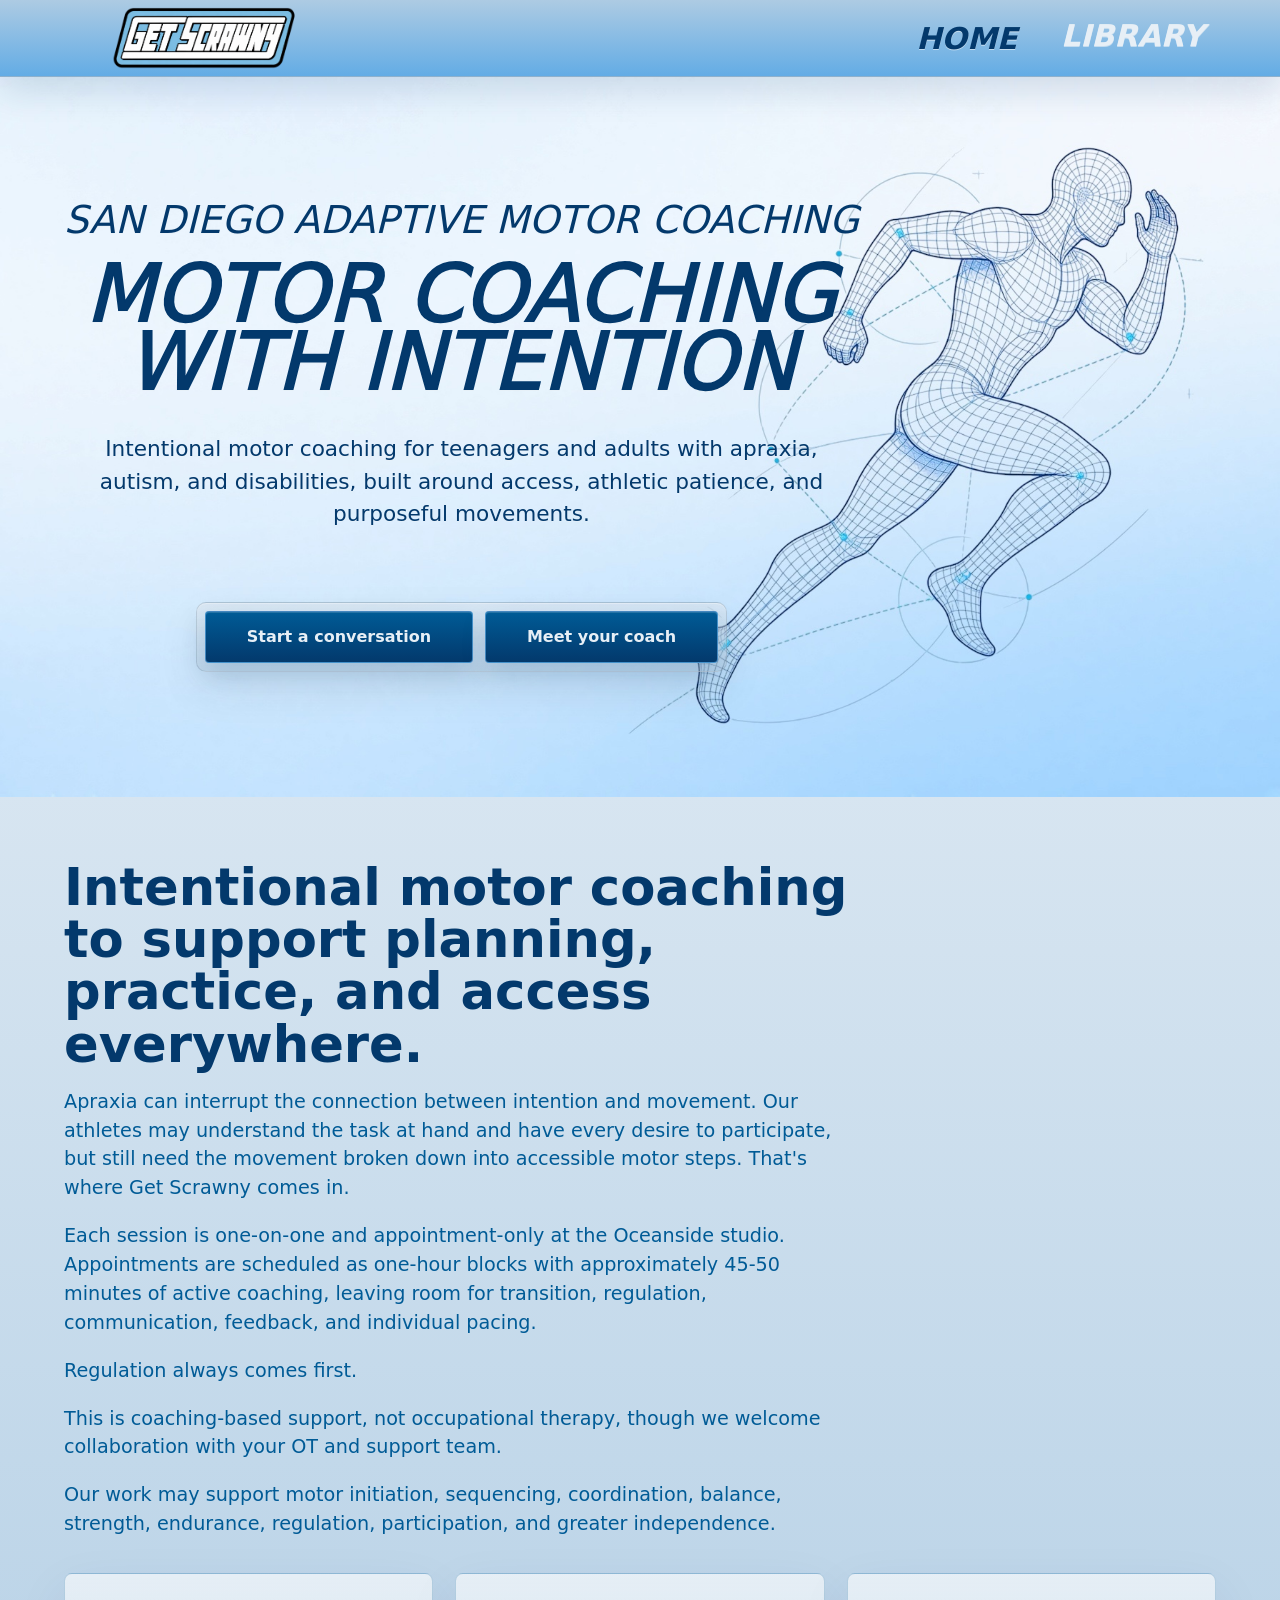
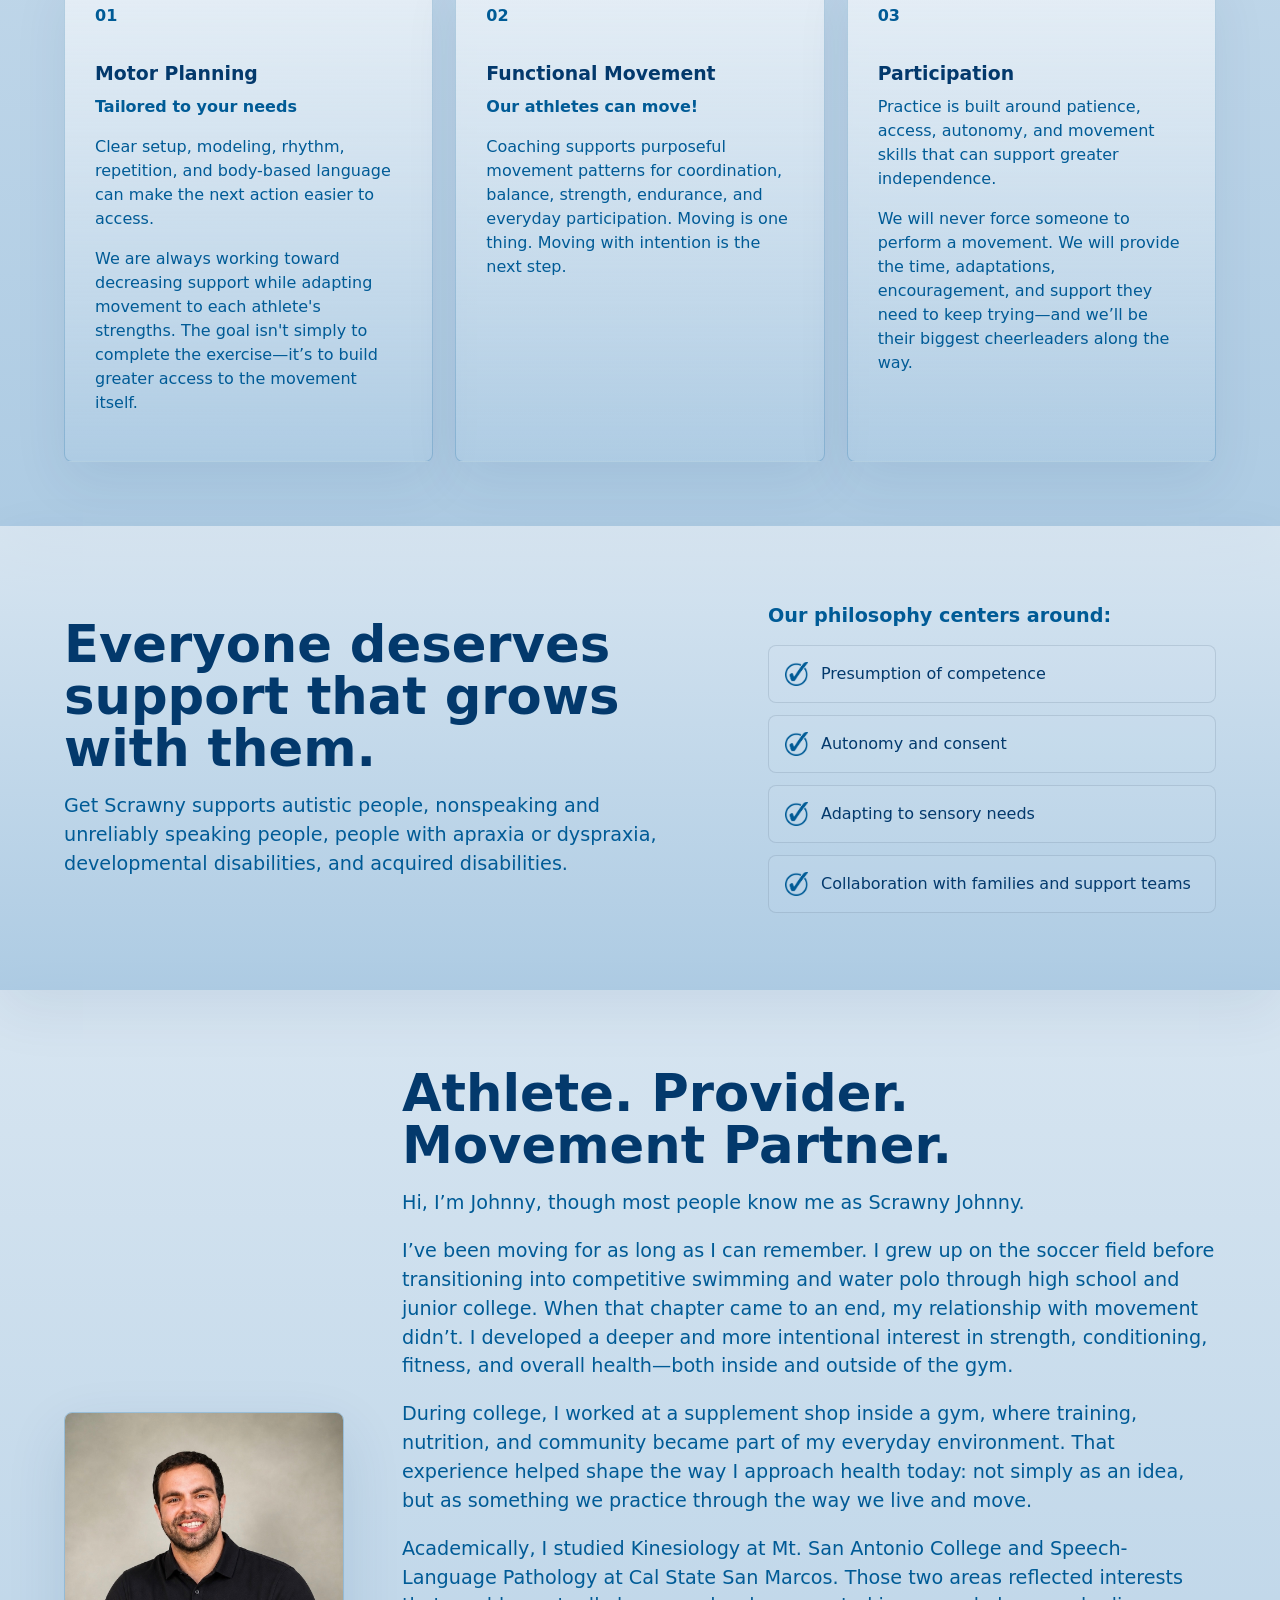
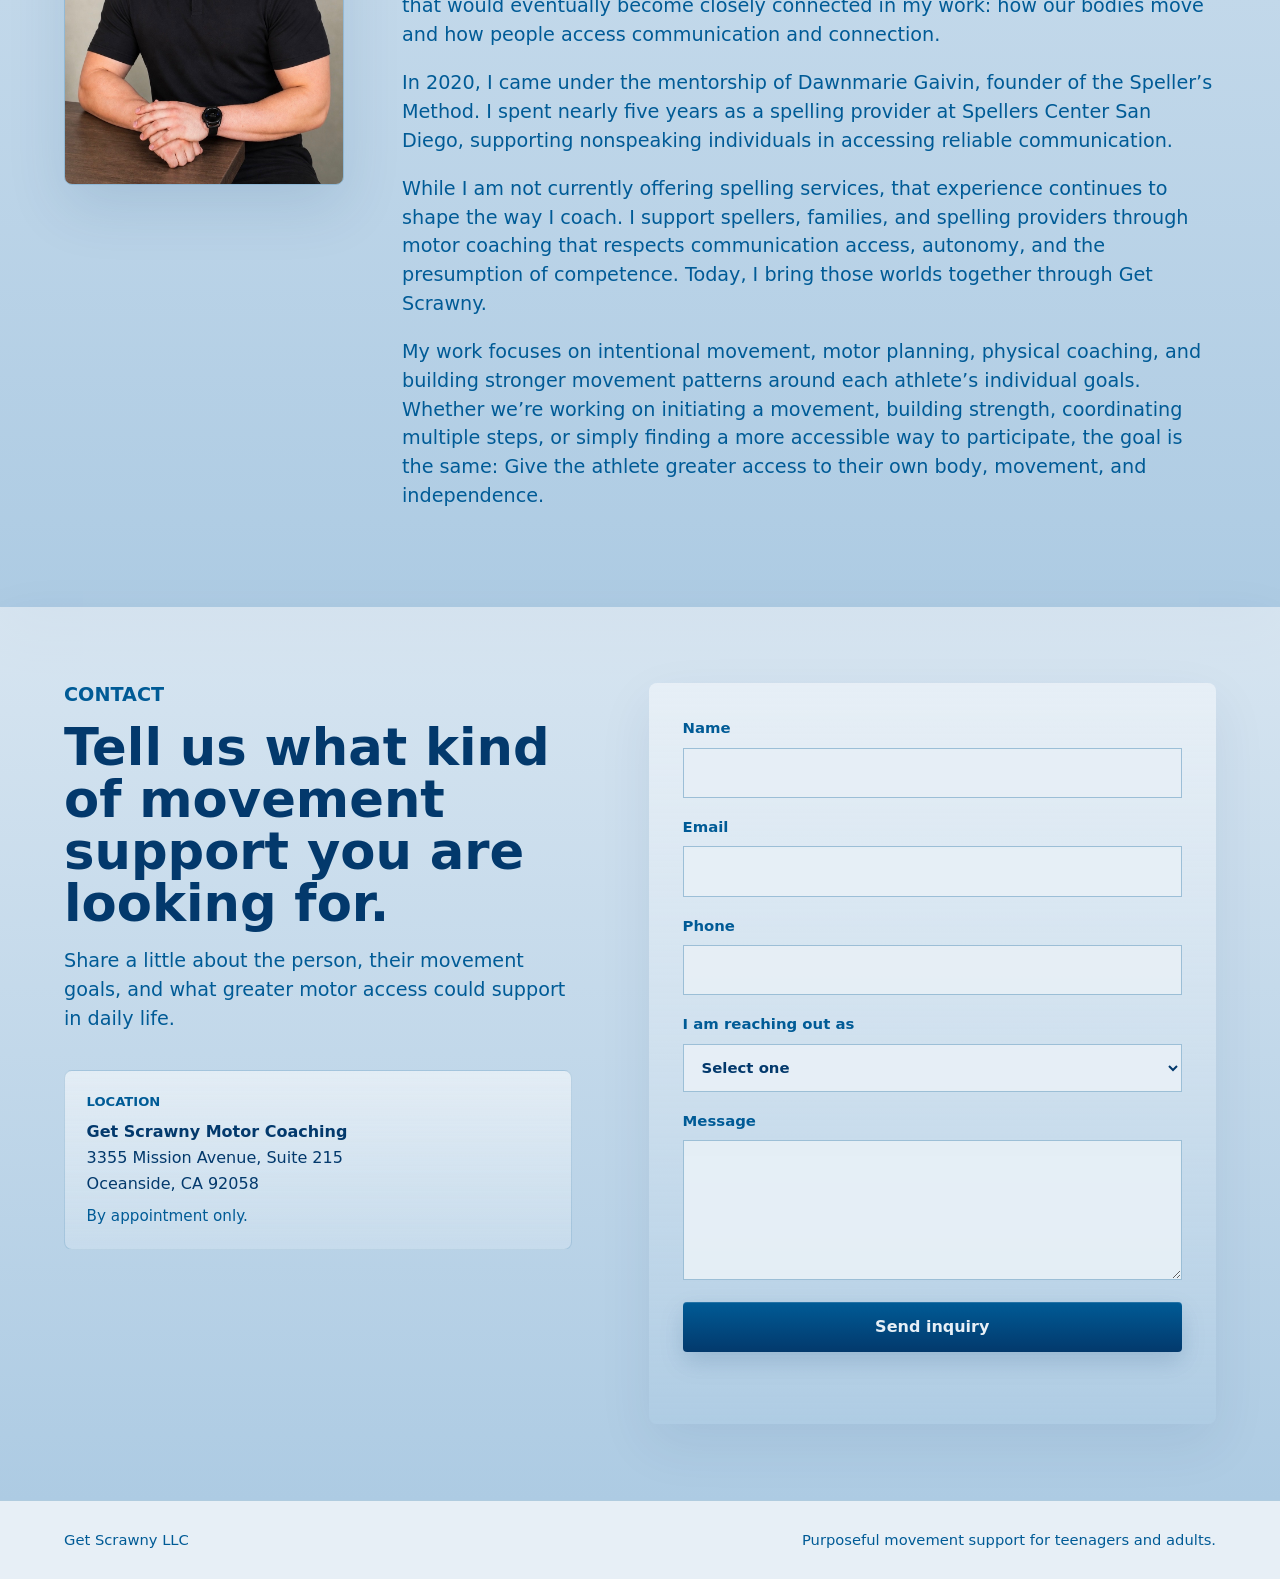
==== index.html @ 8b6be448 "lastjuan" ====
<!doctype html>
<html lang="en">
  <head>
    <meta charset="utf-8">
    <meta name="viewport" content="width=device-width, initial-scale=1">
    <title>Get Scrawny | Motor Coaching and Planning</title>
    <meta
      name="description"
      content="Get Scrawny provides intentional and purposeful motor movement coaching for teenagers and adults with apraxia, autism, and disabilities."
    >
    <link rel="preload" href="styles.css?v=home-address-box-1" as="style">
    <link rel="stylesheet" href="styles.css?v=home-address-box-1">
  </head>
  <body>
    <header class="site-header" data-header>
      <a class="brand" href="index.html#top" aria-label="Get Scrawny home">
        <img class="brand-logo" src="assets/NEW_GS_LogoBlueCrop.PNG" alt="Get Scrawny">
      </a>

      <nav class="primary-nav" aria-label="Main navigation">
        <a class="home-link" href="index.html#top" aria-current="page">Home</a>
        <a class="home-link" href="lessons.html">Library</a>
      </nav>

    </header>

    <main id="top" class="home-page">
      <section class="hero" aria-labelledby="hero-title">
        <img class="home-hero-image" src="assets/HeroHumanBackground.JPG" alt="" aria-hidden="true">
        <div class="hero-copy">
          <p class="eyebrow">San Diego adaptive motor coaching</p>
          <h1 id="hero-title">
            <span>Motor Coaching</span>
            <span>With intention</span>
          </h1>
          <p class="hero-text">
            Intentional motor coaching for teenagers and adults with apraxia, autism, and disabilities, built around access, athletic patience, and purposeful movements.
          </p>
          <div class="hero-actions" aria-label="Primary actions">
            <a class="button primary" href="#contact">Start a conversation</a>
            <a class="button secondary" href="#coach">Meet your coach</a>
          </div>
        </div>

      </section>

      <section class="section education-panel" id="what-we-do" aria-labelledby="what-title">
        <div class="section-heading">
          <h2 id="what-title">Intentional motor coaching to support planning, practice, and access everywhere.</h2>
          <p>
            Apraxia can interrupt the connection between intention and movement. Our athletes may understand the task at hand and have every desire to participate, but still need the movement broken down into accessible motor steps. That's where Get Scrawny comes in.
          </p>
          <p>
            Each session is one-on-one and appointment-only at the Oceanside studio. Appointments are scheduled as one-hour blocks with approximately 45-50 minutes of active coaching, leaving room for transition, regulation, communication, feedback, and individual pacing.
          </p>
          <p>
            Regulation always comes first.
          </p>
          <p>
            This is coaching-based support, not occupational therapy, though we welcome collaboration with your OT and support team.
          </p>
          <p>
            Our work may support motor initiation, sequencing, coordination, balance, strength, endurance, regulation, participation, and greater independence.
          </p>
        </div>
        <div class="education-grid" aria-label="Adaptive motor coaching outcomes">
          <article>
            <span>01</span>
            <h3>Motor Planning</h3>
            <p><strong>Tailored to your needs</strong></p>
            <p>Clear setup, modeling, rhythm, repetition, and body-based language can make the next action easier to access.</p>
            <p>We are always working toward decreasing support while adapting movement to each athlete's strengths. The goal isn't simply to complete the exercise—it’s to build greater access to the movement itself.</p>
          </article>
          <article>
            <span>02</span>
            <h3>Functional Movement</h3>
            <p><strong>Our athletes can move!</strong></p>
            <p>Coaching supports purposeful movement patterns for coordination, balance, strength, endurance, and everyday participation. Moving is one thing. Moving with intention is the next step.</p>
          </article>
          <article>
            <span>03</span>
            <h3>Participation</h3>
            <p>Practice is built around patience, access, autonomy, and movement skills that can support greater independence.</p>
            <p>We will never force someone to perform a movement. We will provide the time, adaptations, encouragement, and support they need to keep trying—and we’ll be their biggest cheerleaders along the way.</p>
          </article>
        </div>
      </section>

      <section class="feature-band" id="who" aria-labelledby="who-title">
        <div class="feature-copy">
          <h2 id="who-title">Everyone deserves support that grows with them.</h2>
          <p>
            Get Scrawny supports autistic people, nonspeaking and unreliably speaking people, people with apraxia or dyspraxia, developmental disabilities, and acquired disabilities.
          </p>
        </div>
        <div class="philosophy-list">
          <p>Our philosophy centers around:</p>
          <ul class="check-list" aria-label="Support qualities">
            <li>Presumption of competence</li>
            <li>Autonomy and consent</li>
            <li>Adapting to sensory needs</li>
            <li>Collaboration with families and support teams</li>
          </ul>
        </div>
      </section>

      <section class="coach-section" id="coach" aria-labelledby="coach-title">
        <figure class="coach-photo">
          <img src="assets/coach-photo.jpeg" alt="Get Scrawny coach smiling in a black polo shirt">
        </figure>
        <div class="coach-copy">
          <h2 id="coach-title">Athlete. Provider. Movement Partner.</h2>
          <p>
            Hi, I’m Johnny, though most people know me as Scrawny Johnny.
          </p>
          <p>
            I’ve been moving for as long as I can remember. I grew up on the soccer field before transitioning into competitive swimming and water polo through high school and junior college. When that chapter came to an end, my relationship with movement didn’t. I developed a deeper and more intentional interest in strength, conditioning, fitness, and overall health—both inside and outside of the gym.
          </p>
          <p>
            During college, I worked at a supplement shop inside a gym, where training, nutrition, and community became part of my everyday environment. That experience helped shape the way I approach health today: not simply as an idea, but as something we practice through the way we live and move.
          </p>
          <p>
            Academically, I studied Kinesiology at Mt. San Antonio College and Speech-Language Pathology at Cal State San Marcos. Those two areas reflected interests that would eventually become closely connected in my work: how our bodies move and how people access communication and connection.
          </p>
          <p>
            In 2020, I came under the mentorship of Dawnmarie Gaivin, founder of the Speller’s Method. I spent nearly five years as a spelling provider at Spellers Center San Diego, supporting nonspeaking individuals in accessing reliable communication.
          </p>
          <p>
            While I am not currently offering spelling services, that experience continues to shape the way I coach. I support spellers, families, and spelling providers through motor coaching that respects communication access, autonomy, and the presumption of competence. Today, I bring those worlds together through Get Scrawny.
          </p>
          <p>
            My work focuses on intentional movement, motor planning, physical coaching, and building stronger movement patterns around each athlete’s individual goals. Whether we’re working on initiating a movement, building strength, coordinating multiple steps, or simply finding a more accessible way to participate, the goal is the same: Give the athlete greater access to their own body, movement, and independence.
          </p>
        </div>
      </section>

      <section class="contact-section" id="contact" aria-labelledby="contact-title">
        <div class="contact-copy">
          <p class="eyebrow">Contact</p>
          <h2 id="contact-title">Tell us what kind of movement support you are looking for.</h2>
          <p>
            Share a little about the person, their movement goals, and what greater motor access could support in daily life.
          </p>
          <address class="contact-location" aria-label="Get Scrawny location">
            <span class="contact-location-label">Location</span>
            <a class="contact-location-address" href="https://www.google.com/maps/search/?api=1&amp;query=3355+Mission+Avenue+Suite+215+Oceanside+CA+92058" target="_blank" rel="noopener" aria-label="Open Get Scrawny location in maps">
              <strong>Get Scrawny Motor Coaching</strong>
              <span>3355 Mission Avenue, Suite 215</span>
              <span>Oceanside, CA 92058</span>
            </a>
            <span class="contact-location-note">By appointment only.</span>
          </address>
        </div>
        <form class="contact-form" action="mailto:getscrawny@gmail.com" method="post" data-contact-form>
          <label>
            Name
            <input name="name" type="text" autocomplete="name" required>
          </label>
          <label>
            Email
            <input name="email" type="email" autocomplete="email" required>
          </label>
          <label>
            Phone
            <input name="phone" type="tel" autocomplete="tel">
          </label>
          <label>
            I am reaching out as
            <select name="relationship" required>
              <option value="">Select one</option>
              <option>Self-advocate</option>
              <option>Parent or family member</option>
              <option>Professional or support team member</option>
            </select>
          </label>
          <label>
            Message
            <textarea name="message" rows="5" required></textarea>
          </label>
          <button class="button primary form-button" type="submit">Send inquiry</button>
          <p class="form-note" data-form-note aria-live="polite"></p>
        </form>
      </section>
    </main>

    <footer class="site-footer">
      <p>Get Scrawny LLC</p>
      <p>Purposeful movement support for teenagers and adults.</p>
    </footer>

    <script src="script.js?v=arcade-dark-only-1"></script>
  </body>
</html>
---- styles.css ----
@font-face {
  font-family: "Tall Films Expanded";
  src: url("assets/fonts/tall-films-expanded.ttf") format("truetype");
  font-weight: 400;
  font-style: normal;
  font-display: swap;
}

@font-face {
  font-family: "Tall Film";
  src: url("assets/fonts/tall-film.ttf") format("truetype");
  font-weight: 400;
  font-style: normal;
  font-display: swap;
}

@font-face {
  font-family: "Polarized";
  src: url("assets/fonts/polarized-bold.otf") format("opentype");
  font-weight: 700;
  font-style: normal;
  font-display: swap;
}

@font-face {
  font-family: "Astron Boy";
  src: url("assets/fonts/astron-boy/Astron Boy.otf") format("opentype");
  font-weight: 400;
  font-style: normal;
  font-display: swap;
}

@font-face {
  font-family: "Gunplay";
  src: url("assets/fonts/gunplay/gunplay rg.otf") format("opentype");
  font-weight: 400;
  font-style: normal;
  font-display: swap;
}

@font-face {
  font-family: "Pattaya";
  src: url("assets/fonts/pattaya/Pattaya-Regular.ttf") format("truetype");
  font-weight: 400;
  font-style: normal;
  font-display: swap;
}

@font-face {
  font-family: "Jacquard";
  src: url("assets/fonts/jacquard/Jacquard24-Regular.ttf") format("truetype");
  font-weight: 400;
  font-style: normal;
  font-display: swap;
}

@font-face {
  font-family: "Serati";
  src: url("assets/fonts/serati/serati.italic.ttf") format("truetype");
  font-weight: 400;
  font-style: italic;
  font-display: swap;
}

@font-face {
  font-family: "Manbow";
  src: url("assets/fonts/manbow/manbow-solid.otf") format("opentype");
  font-weight: 400;
  font-style: normal;
  font-display: swap;
}

@font-face {
  font-family: "Manbow Screen";
  src: url("assets/fonts/manbow/manbow-screen.otf") format("opentype");
  font-weight: 400;
  font-style: normal;
  font-display: swap;
}

@font-face {
  font-family: "Manbow Unlocked";
  src: url("assets/fonts/manbow/manbow-unlocked-screen.otf") format("opentype");
  font-weight: 400;
  font-style: normal;
  font-display: block;
}

@font-face {
  font-family: "Manbow Lines";
  src: url("assets/fonts/manbow/manbow-lines.otf") format("opentype");
  font-weight: 400;
  font-style: normal;
  font-display: block;
}

@font-face {
  font-family: "FrederickaGreat";
  src: url("./assets/fonts/fredericka/fredericka-the-great.regular.ttf?v=2") format("truetype");
  font-weight: 400;
  font-style: normal;
  font-display: block;
}

@font-face {
  font-family: "DidacticRule";
  src: url("./assets/fonts/didactic/didactic.rule.otf?v=1") format("opentype");
  font-weight: 400;
  font-style: normal;
  font-display: block;
}

:root {
  --color-darkest: #03396c;
  --color-dark: #005b96;
  --color-medium: #63ace5;
  --color-light: #adcbe3;
  --color-lightest: #e7eff6;
  --color-darkest-rgb: 3, 57, 108;
  --color-dark-rgb: 0, 91, 150;
  --color-medium-rgb: 99, 172, 229;
  --color-light-rgb: 173, 203, 227;
  --color-lightest-rgb: 231, 239, 246;
  --ink: var(--color-darkest);
  --muted: var(--color-dark);
  --paper: var(--color-lightest);
  --surface: var(--color-lightest);
  --line: var(--color-light);
  --accent: var(--color-medium);
  --accent-dark: var(--color-dark);
  --accent-soft: var(--color-light);
  --black: var(--color-darkest);
  --shadow: 0 22px 60px rgba(var(--color-darkest-rgb), 0.12);
  --header-bg: var(--color-lightest);
  --inverted-bg: var(--color-darkest);
  --inverted-ink: var(--color-lightest);
  --inverted-muted: var(--color-light);
  --form-bg: var(--color-lightest);
  --input-bg: var(--color-lightest);
  --feature-bg: var(--color-darkest);
  --feature-ink: var(--color-lightest);
  --feature-muted: var(--color-light);
  --feature-accent: var(--color-medium);
  --soft-card: rgba(var(--color-lightest-rgb), 0.08);
  --blue-wash: rgba(var(--color-medium-rgb), 0.22);
  --theme-face: var(--ink);
  --theme-face-detail: var(--surface);
  --eyebrow-size: 0.78rem;
  --eyebrow-weight: 760;
  --body-medium: clamp(1.05rem, 1.7vw, 1.2rem);
  --body-large: clamp(1.12rem, 2vw, 1.35rem);
  --library-bg: var(--color-darkest);
  --library-ink: var(--color-lightest);
  --library-muted: rgba(var(--color-lightest-rgb), 0.78);
  --library-card: rgba(var(--color-dark-rgb), 0.9);
  --library-border: rgba(var(--color-light-rgb), 0.26);
  --library-grid: rgba(var(--color-lightest-rgb), 0.035);
  --library-grid-strong: rgba(var(--color-lightest-rgb), 0.03);
}

[data-theme="dark"] {
  --ink: var(--color-lightest);
  --muted: var(--color-light);
  --paper: var(--color-darkest);
  --surface: var(--color-dark);
  --line: var(--color-medium);
  --accent: var(--color-medium);
  --accent-dark: var(--color-light);
  --accent-soft: rgba(var(--color-medium-rgb), 0.18);
  --shadow: 0 22px 60px rgba(var(--color-darkest-rgb), 0.36);
  --header-bg: var(--color-darkest);
  --inverted-bg: var(--color-darkest);
  --inverted-ink: var(--color-lightest);
  --inverted-muted: var(--color-light);
  --form-bg: var(--color-dark);
  --input-bg: var(--color-darkest);
  --feature-bg: var(--color-dark);
  --feature-ink: var(--color-lightest);
  --feature-muted: var(--color-light);
  --feature-accent: var(--color-medium);
  --soft-card: rgba(var(--color-medium-rgb), 0.1);
  --blue-wash: rgba(var(--color-medium-rgb), 0.16);
  --library-bg: var(--color-darkest);
  --library-ink: var(--color-lightest);
  --library-muted: rgba(var(--color-lightest-rgb), 0.78);
  --library-card: rgba(var(--color-dark-rgb), 0.9);
  --library-border: rgba(var(--color-light-rgb), 0.26);
  --library-grid: rgba(var(--color-lightest-rgb), 0.035);
  --library-grid-strong: rgba(var(--color-lightest-rgb), 0.03);
}

[data-theme="light"] {
  --paper: var(--color-lightest);
  --surface: var(--color-lightest);
  --header-bg: var(--color-lightest);
  --form-bg: var(--color-lightest);
  --input-bg: var(--color-lightest);
  --blue-wash: rgba(var(--color-medium-rgb), 0.24);
  --library-bg: var(--color-lightest);
  --library-ink: var(--color-darkest);
  --library-muted: var(--color-dark);
  --library-card: rgba(var(--color-lightest-rgb), 0.94);
  --library-border: var(--color-light);
  --library-grid: rgba(var(--color-darkest-rgb), 0.035);
  --library-grid-strong: rgba(var(--color-darkest-rgb), 0.03);
}


* {
  box-sizing: border-box;
}

html {
  scroll-behavior: smooth;
}

body {
  margin: 0;
  color: var(--ink);
  background:
    radial-gradient(circle at 12% 8%, var(--blue-wash), transparent 28rem),
    radial-gradient(circle at 88% 32%, rgba(143, 181, 208, 0.18), transparent 34rem),
    linear-gradient(135deg, rgba(83, 106, 124, 0.08), transparent 34%),
    linear-gradient(var(--paper), var(--paper));
  font-family: Inter, ui-sans-serif, system-ui, -apple-system, BlinkMacSystemFont, "Segoe UI", sans-serif;
  line-height: 1.5;
}

#top {
  scroll-margin-top: 94px;
}

img,
svg {
  display: block;
  max-width: 100%;
}

a {
  color: inherit;
  text-decoration: none;
}

button,
input,
select,
textarea {
  font: inherit;
}

.site-header {
  position: sticky;
  top: 0;
  z-index: 12;
  display: flex;
  align-items: center;
  justify-content: space-between;
  gap: clamp(10px, 1.35vw, 18px);
  padding: 14px clamp(20px, 5vw, 72px);
  background: var(--header-bg);
  border-bottom: 1px solid rgba(217, 221, 224, 0.82);
}

[data-theme="dark"] .site-header {
  background: var(--header-bg);
  border-bottom-color: var(--line);
}

.brand {
  display: inline-flex;
  align-items: center;
  min-width: max-content;
}

.brand-combined {
  position: relative;
  width: clamp(286px, 35vw, 486px);
  height: clamp(42px, 5vw, 64px);
  display: block;
  flex: 0 0 auto;
  overflow: hidden;
}

.brand-combined img {
  position: absolute;
  inset: 0;
  width: 100%;
  height: 100%;
  max-height: 100%;
  object-fit: contain;
  object-position: left center;
}

.brand-logo-dark {
  opacity: 0;
}

[data-theme="dark"] .brand-logo-light {
  opacity: 0;
}

[data-theme="dark"] .brand-logo-dark {
  opacity: 1;
}

.page-menu {
  position: relative;
  margin-left: auto;
}

.page-menu-control {
  min-height: 38px;
  display: inline-flex;
  align-items: center;
  overflow: hidden;
  border: 1px solid var(--line);
  border-radius: 999px;
  background: var(--surface);
}

.home-link {
  display: inline-flex;
  align-items: center;
  min-height: 36px;
  padding: 7px 9px 7px 13px;
  color: var(--muted);
  font-size: 0.94rem;
  font-weight: 760;
}

.page-menu-toggle {
  display: inline-grid;
  place-items: center;
  width: 32px;
  min-height: 36px;
  border: 0;
  border-left: 1px solid var(--line);
  padding: 0;
  color: var(--muted);
  background: transparent;
  cursor: pointer;
}

.page-menu-toggle span {
  width: 7px;
  height: 7px;
  border-right: 2px solid currentColor;
  border-bottom: 2px solid currentColor;
  transform: translateY(-2px) rotate(45deg);
  transition: transform 160ms ease;
}

.page-menu-toggle[aria-expanded="true"] span {
  transform: translateY(2px) rotate(225deg);
}

.site-nav {
  position: absolute;
  top: calc(100% + 10px);
  right: 0;
  z-index: 20;
  width: min(260px, calc(100vw - 36px));
  display: grid;
  gap: 2px;
  padding: 10px;
  color: var(--muted);
  font-size: 0.94rem;
  background: var(--surface);
  border: 1px solid var(--line);
  box-shadow: var(--shadow);
  transform: translateY(-8px);
  opacity: 0;
  pointer-events: none;
  transition: opacity 160ms ease, transform 160ms ease;
}

.site-nav.is-open {
  transform: translateY(0);
  opacity: 1;
  pointer-events: auto;
}

.library-link {
  position: relative;
  min-height: 38px;
  display: inline-flex;
  align-items: center;
  justify-content: center;
  color: var(--muted);
  font-size: 0.94rem;
  font-weight: 760;
  padding: 8px 14px;
  border: 1px solid var(--line);
  border-radius: 999px;
  background: var(--surface);
}

.site-nav a {
  position: relative;
  padding: 10px 12px;
}

.site-nav a::after,
.library-link::after {
  position: absolute;
  left: 14px;
  right: 14px;
  bottom: 6px;
  height: 2px;
  content: "";
  background: var(--accent);
  transform: scaleX(0);
  transform-origin: left;
  transition: transform 180ms ease;
}

.site-nav a:hover::after,
.site-nav a:focus-visible::after,
.site-nav a[aria-current="page"]::after,
.library-link:hover::after,
.library-link:focus-visible::after,
.library-link[aria-current="page"]::after {
  transform: scaleX(1);
}

.theme-toggle {
  position: relative;
  flex: 0 0 auto;
  width: 42px;
  height: 42px;
  aspect-ratio: 1;
  display: grid;
  place-items: center;
  border: 1px solid var(--line);
  border-radius: 50%;
  padding: 0;
  background: var(--surface);
  box-shadow: 0 8px 22px rgba(var(--color-darkest-rgb), 0.08);
  cursor: pointer;
  transition: transform 120ms ease, border-color 160ms ease, box-shadow 160ms ease, background 160ms ease;
}

.theme-toggle:hover,
.theme-toggle:focus-visible {
  border-color: var(--accent);
  box-shadow: 0 10px 28px rgba(83, 106, 124, 0.2);
}

.theme-toggle:active {
  transform: scale(0.94);
}

.theme-toggle span {
  position: relative;
  display: block;
  width: 26px;
  height: 26px;
  border-radius: 50%;
  background: var(--theme-face, var(--ink));
  color: var(--theme-face-detail, var(--surface));
  transition: color 160ms ease, background 160ms ease;
}

.theme-toggle span::before {
  position: absolute;
  top: 8px;
  left: 7px;
  width: 3px;
  height: 3px;
  content: "";
  border-radius: 50%;
  background: currentColor;
  box-shadow: 7px 0 0 currentColor;
}

.theme-toggle span::after {
  position: absolute;
  left: 7px;
  bottom: 6px;
  width: 10px;
  height: 5px;
  content: "";
  border-bottom: 2px solid currentColor;
  border-radius: 0 0 999px 999px;
}

/* Header arcade button polish */
.page-menu-control,
.library-link,
.theme-toggle {
  background:
    linear-gradient(180deg, rgba(var(--color-lightest-rgb), 0.8), rgba(185, 201, 213, 0.42) 48%, rgba(116, 132, 142, 0.26)),
    var(--surface);
  border-color: rgba(83, 106, 124, 0.34);
  box-shadow:
    inset 0 2px 0 rgba(var(--color-lightest-rgb), 0.78),
    inset 0 -3px 8px rgba(8, 8, 8, 0.12),
    0 3px 0 rgba(83, 106, 124, 0.28),
    0 9px 18px rgba(var(--color-darkest-rgb), 0.12);
}

.page-menu-control:hover,
.library-link:hover,
.library-link:focus-visible,
.theme-toggle:hover,
.theme-toggle:focus-visible {
  border-color: rgba(123, 214, 111, 0.7);
  box-shadow:
    inset 0 2px 0 rgba(var(--color-lightest-rgb), 0.78),
    inset 0 -3px 8px rgba(8, 8, 8, 0.12),
    0 3px 0 rgba(83, 106, 124, 0.22),
    0 0 22px rgba(123, 214, 111, 0.26);
}

.page-menu-control:active,
.library-link:active,
.theme-toggle:active {
  transform: translateY(2px);
  box-shadow:
    inset 0 2px 6px rgba(var(--color-darkest-rgb), 0.18),
    inset 0 -1px 0 rgba(var(--color-lightest-rgb), 0.48),
    0 0 14px rgba(123, 214, 111, 0.18);
}

[data-theme="dark"] .page-menu-control,
[data-theme="dark"] .library-link,
[data-theme="dark"] .theme-toggle {
  background:
    linear-gradient(180deg, rgba(217, 224, 228, 0.92), rgba(130, 147, 158, 0.78) 52%, rgba(54, 66, 76, 0.92)),
    var(--color-light);
  border-color: rgba(185, 201, 213, 0.58);
  color: var(--color-dark);
}

[data-theme="dark"] .theme-toggle {
  background: var(--accent-soft);
  border-color: var(--accent);
}

[data-theme="dark"] .theme-toggle span {
  background: var(--accent);
  color: var(--black);
}

.nav-toggle {
  display: none;
  width: 44px;
  height: 44px;
  border: 1px solid var(--line);
  background: var(--surface);
  color: var(--ink);
  padding: 0;
}

.nav-toggle span {
  display: block;
  width: 18px;
  height: 2px;
  margin: 5px auto;
  background: currentColor;
  transition: transform 180ms ease;
}

.nav-toggle[aria-expanded="true"] span:first-child {
  transform: translateY(3.5px) rotate(45deg);
}

.nav-toggle[aria-expanded="true"] span:last-child {
  transform: translateY(-3.5px) rotate(-45deg);
}

.hero {
  position: relative;
  min-height: auto;
  display: grid;
  grid-template-columns: minmax(0, 800px);
  align-items: center;
  gap: clamp(28px, 5vw, 80px);
  padding: clamp(58px, 8vw, 96px) clamp(20px, 5vw, 72px) clamp(58px, 8vw, 96px);
  overflow: hidden;
  background:
    radial-gradient(circle at 82% 12%, rgba(143, 181, 208, 0.3), transparent 25rem),
    radial-gradient(circle at 15% 85%, rgba(83, 106, 124, 0.14), transparent 28rem),
    linear-gradient(135deg, rgba(83, 106, 124, 0.1), transparent 42%);
}

.section-wave {
  position: absolute;
  z-index: 0;
  pointer-events: none;
}

.section-wave path {
  fill: none;
  stroke: var(--accent);
  stroke-width: 2;
  stroke-linecap: round;
  opacity: 0.28;
}

.hero-wave {
  left: 0;
  right: 0;
  bottom: -10px;
  width: 100vw;
}

.hero-copy {
  position: relative;
  z-index: 6;
  max-width: 720px;
}

.eyebrow {
  margin: 0 0 14px;
  color: var(--accent);
  font-size: var(--eyebrow-size);
  font-weight: var(--eyebrow-weight);
  line-height: 1.2;
  letter-spacing: 0;
  text-transform: uppercase;
}

h1,
h2,
h3,
p {
  margin-top: 0;
}

h1 {
  max-width: 760px;
  margin-bottom: 22px;
  font-size: clamp(3.6rem, 7vw, 6.8rem);
  line-height: 0.94;
  letter-spacing: 0;
}

h2 {
  margin-bottom: 18px;
  font-size: clamp(2rem, 4vw, 4.1rem);
  line-height: 1.02;
  letter-spacing: 0;
}

h3 {
  margin-bottom: 10px;
  font-size: 1.18rem;
  line-height: 1.2;
}

.hero-text {
  max-width: 660px;
  color: var(--muted);
  font-size: var(--body-large);
}

.hero-actions {
  display: flex;
  flex-wrap: wrap;
  gap: 12px;
  margin-top: 34px;
  padding: 8px;
  width: fit-content;
  background:
    linear-gradient(180deg, rgba(var(--color-lightest-rgb), 0.56), rgba(185, 201, 213, 0.22)),
    rgba(83, 106, 124, 0.1);
  border: 1px solid rgba(83, 106, 124, 0.2);
  border-radius: 10px;
  box-shadow: inset 0 1px 0 rgba(var(--color-lightest-rgb), 0.68), 0 18px 42px rgba(23, 33, 31, 0.08);
}

[data-theme="dark"] .hero-actions {
  background:
    linear-gradient(180deg, rgba(143, 181, 208, 0.14), rgba(4, 7, 9, 0.5)),
    rgba(143, 181, 208, 0.06);
  border-color: rgba(143, 181, 208, 0.22);
  box-shadow: inset 0 1px 0 rgba(var(--color-lightest-rgb), 0.08), 0 18px 48px rgba(var(--color-darkest-rgb), 0.28);
}

.button {
  display: inline-flex;
  align-items: center;
  justify-content: center;
  min-height: 48px;
  padding: 13px clamp(28px, 3.2vw, 42px);
  border: 1px solid transparent;
  border-radius: 4px;
  font-weight: 730;
  box-shadow: inset 0 1px 0 rgba(var(--color-lightest-rgb), 0.18), inset 0 -2px 0 rgba(var(--color-darkest-rgb), 0.22), 0 8px 18px rgba(8, 8, 8, 0.12);
  transition: transform 120ms ease, color 160ms ease, background 160ms ease, border-color 160ms ease, box-shadow 160ms ease;
}

.button:hover,
.button:focus-visible {
  transform: translateY(-1px);
  box-shadow: inset 0 1px 0 rgba(var(--color-lightest-rgb), 0.22), inset 0 -2px 0 rgba(var(--color-darkest-rgb), 0.24), 0 10px 24px rgba(83, 106, 124, 0.2);
}

.button:active {
  transform: translateY(1px);
  box-shadow: inset 0 3px 10px rgba(var(--color-darkest-rgb), 0.26), inset 0 -1px 0 rgba(var(--color-lightest-rgb), 0.12), 0 2px 6px rgba(8, 8, 8, 0.12);
}

.button.primary {
  color: var(--inverted-ink);
  background:
    linear-gradient(180deg, rgba(143, 181, 208, 0.2), transparent 58%),
    var(--inverted-bg);
  border-color: rgba(83, 106, 124, 0.72);
}

.button.primary:hover,
.button.primary:focus-visible {
  background: var(--accent-dark);
  border-color: var(--accent-dark);
}

[data-theme="dark"] .button.primary {
  border-color: var(--line);
}

[data-theme="dark"] .button.primary:hover,
[data-theme="dark"] .button.primary:focus-visible {
  color: var(--black);
  background: var(--accent);
  border-color: var(--accent);
}

.button.secondary {
  color: var(--ink);
  background: transparent;
  border-color: var(--line);
}

.button.secondary:hover,
.button.secondary:focus-visible {
  border-color: var(--accent);
}

.hero-actions .button.secondary {
  color: var(--inverted-ink);
  background:
    linear-gradient(180deg, rgba(143, 181, 208, 0.2), transparent 58%),
    var(--inverted-bg);
  border-color: rgba(83, 106, 124, 0.72);
}

.hero-actions .button.secondary:hover,
.hero-actions .button.secondary:focus-visible {
  background: var(--accent-dark);
  border-color: var(--accent-dark);
}

[data-theme="dark"] .hero-actions .button.secondary {
  border-color: var(--line);
}

[data-theme="dark"] .hero-actions .button.secondary:hover,
[data-theme="dark"] .hero-actions .button.secondary:focus-visible {
  color: var(--black);
  background: var(--accent);
  border-color: var(--accent);
}

.intro-band {
  position: relative;
  overflow: hidden;
  margin-top: 10px;
  padding: 30px clamp(20px, 5vw, 72px);
  background: var(--inverted-bg);
  color: var(--inverted-ink);
}

.intro-band p {
  position: relative;
  z-index: 6;
}

.intro-band p {
  max-width: 1180px;
  margin: 0 auto;
  font-size: clamp(1.15rem, 2.2vw, 1.7rem);
  line-height: 1.38;
}

.section,
.feature-band,
.coach-section,
.contact-section {
  scroll-margin-top: 94px;
  padding: clamp(70px, 10vw, 130px) clamp(20px, 5vw, 72px);
}

.split {
  display: grid;
  grid-template-columns: minmax(0, 0.9fr) minmax(0, 1.1fr);
  gap: clamp(28px, 6vw, 88px);
}

.prose {
  color: var(--muted);
  font-size: var(--body-medium);
}

.prose p {
  margin-bottom: 20px;
}

.section-heading {
  max-width: 790px;
  margin-bottom: 38px;
}


.education-panel {
  background:
    linear-gradient(180deg, transparent, var(--accent-soft) 170%),
    var(--surface);
}

.education-panel .section-heading p:not(.eyebrow) {
  max-width: 860px;
  color: var(--muted);
  font-size: var(--body-medium);
}

.education-grid {
  display: grid;
  grid-template-columns: repeat(3, minmax(0, 1fr));
  gap: 16px;
}

.education-grid article {
  min-height: 250px;
  padding: 26px;
  background:
    linear-gradient(145deg, var(--blue-wash), transparent 48%),
    var(--paper);
  border: 1px solid var(--line);
  border-radius: 8px;
}

.education-grid span {
  display: block;
  margin-bottom: 48px;
  color: var(--accent);
  font-weight: 850;
}

.education-grid p {
  color: var(--muted);
}

.service-grid {
  display: grid;
  grid-template-columns: repeat(3, minmax(0, 1fr));
  gap: 18px;
}

.service-card {
  min-height: 280px;
  padding: 28px;
  background:
    linear-gradient(180deg, var(--blue-wash), transparent 42%),
    var(--surface);
  border: 1px solid var(--line);
  border-top-color: var(--accent);
  border-radius: 8px;
  box-shadow: 0 18px 42px rgba(23, 33, 31, 0.06);
}

.service-card p,
.method-steps p,
.feature-copy p,
.contact-copy p,
.site-footer p {
  color: var(--muted);
}

.card-icon {
  width: 46px;
  height: 46px;
  display: grid;
  place-items: center;
  margin-bottom: 36px;
  color: var(--accent);
  background: var(--accent-soft);
}

.card-icon svg {
  width: 24px;
  height: 24px;
  fill: none;
  stroke: currentColor;
  stroke-width: 1.9;
  stroke-linecap: round;
  stroke-linejoin: round;
}

.feature-band {
  position: relative;
  overflow: hidden;
  display: grid;
  grid-template-columns: minmax(0, 1.05fr) minmax(290px, 0.75fr);
  gap: clamp(30px, 6vw, 80px);
  align-items: center;
  background:
    radial-gradient(circle at 85% 15%, rgba(143, 181, 208, 0.2), transparent 28rem),
    linear-gradient(var(--feature-bg), var(--feature-bg));
  color: var(--feature-ink);
}

.feature-wave {
  left: 0;
  right: 0;
  bottom: 20px;
  width: 100vw;
}

.feature-copy,
.check-list {
  position: relative;
  z-index: 1;
}

.feature-band .card-icon {
  color: var(--feature-accent);
}

.feature-band p,
.feature-band .feature-copy p {
  color: var(--feature-muted);
}

.lessons-page {
  position: relative;
  isolation: isolate;
  background:
    radial-gradient(circle at 18% 18%, rgba(95, 120, 140, 0.18), transparent 34%),
    radial-gradient(circle at 82% 28%, rgba(185, 201, 213, 0.1), transparent 30%),
    linear-gradient(var(--library-bg), var(--library-bg));
  color: var(--library-ink);
  overflow: hidden;
}

.lessons-page::before {
  position: absolute;
  inset: 0;
  z-index: -2;
  content: "";
  background-image:
    linear-gradient(var(--library-grid) 1px, transparent 1px),
    linear-gradient(90deg, var(--library-grid-strong) 1px, transparent 1px);
  background-size: 72px 72px;
  mask-image: linear-gradient(to bottom, transparent, var(--color-darkest) 12%, var(--color-darkest) 88%, transparent);
}

.lessons-hero {
  padding: clamp(58px, 8vw, 96px) clamp(20px, 5vw, 72px) clamp(34px, 5vw, 62px);
  text-align: center;
}

.lessons-hero > div {
  max-width: 980px;
  margin: 0 auto;
}

.library-hero-inner {
  position: relative;
  display: grid;
  justify-items: center;
}

.library-globe-wrap {
  position: relative;
  width: min(64vw, 420px);
  margin: 6px auto -112px;
  aspect-ratio: 1;
  opacity: 0.92;
}

.library-globe-wrap::before {
  position: absolute;
  inset: 15%;
  content: "";
  border-radius: 50%;
  background: radial-gradient(circle, rgba(143, 181, 208, 0.2), transparent 65%);
  filter: blur(18px);
}

.library-globe {
  position: relative;
  width: 100%;
  height: 100%;
}

.globe-ring,
.globe-line {
  fill: none;
  stroke: var(--accent);
  stroke-linecap: round;
  stroke-linejoin: round;
}

.globe-ring {
  stroke-width: 1.8;
  opacity: 0.78;
}

.globe-line {
  stroke-width: 1.15;
  opacity: 0.42;
}

.globe-equator {
  opacity: 0.34;
}

.globe-longitudes .globe-meridian {
  animation: globeMeridian 6.8s ease-in-out infinite;
  transform-box: fill-box;
  transform-origin: center;
}

.globe-longitudes .globe-meridian:nth-child(2) {
  animation-delay: -1.7s;
}

.globe-longitudes .globe-meridian:nth-child(3) {
  animation-delay: -3.4s;
}

.globe-longitudes .globe-meridian:nth-child(4) {
  animation-delay: -5.1s;
}

@keyframes globeMeridian {
  0%,
  100% {
    opacity: 0.18;
    transform: scaleX(0.14);
  }

  35% {
    opacity: 0.52;
    transform: scaleX(1);
  }

  70% {
    opacity: 0.28;
    transform: scaleX(0.34);
  }
}

.library-title {
  position: relative;
  z-index: 1;
  max-width: 980px;
  text-align: center;
  text-transform: uppercase;
  font-size: clamp(3.8rem, 8vw, 8.6rem);
  line-height: 0.88;
  text-wrap: balance;
  text-shadow: 0 0 28px rgba(5, 5, 5, 0.58);
}

[data-theme="light"] .library-title {
  text-shadow: 0 0 24px rgba(var(--color-lightest-rgb), 0.82);
}

.lessons-page .hero-text {
  max-width: 780px;
}

.lessons-page .hero-text,
.lessons-page .section-heading h2 {
  color: var(--library-muted);
}

.library-intro,
.lessons-page .section-heading p:not(.eyebrow) {
  max-width: 820px;
  color: var(--library-muted);
  font-size: var(--body-medium);
}

.library-intro {
  margin-top: 20px;
}

.lesson-web {
  position: relative;
  padding: clamp(28px, 5vw, 58px) clamp(20px, 5vw, 72px) clamp(82px, 10vw, 140px);
}

.lesson-toolbar {
  display: grid;
  grid-template-columns: minmax(220px, 320px) minmax(230px, 1fr) auto auto;
  gap: 14px;
  align-items: end;
  max-width: 1220px;
  margin: 0 auto 16px;
  padding: 14px;
  background:
    linear-gradient(135deg, rgba(143, 181, 208, 0.12), transparent 54%),
    var(--library-card);
  border: 1px solid var(--library-border);
  border-radius: 8px;
  backdrop-filter: blur(14px);
}

.lesson-toolbar label {
  color: var(--library-muted);
}

.lesson-toolbar select,
.lesson-toolbar input {
  background: var(--library-bg);
  color: var(--library-ink);
  border-color: var(--library-border);
}

.submit-library,
.clear-library {
  align-self: end;
  min-height: 47px;
  color: var(--library-ink);
  border-color: var(--library-border);
}

.hashtag-filter {
  display: flex;
  flex-wrap: wrap;
  gap: 8px;
}

.hashtag-filter button,
.lesson-tags :is(span, button) {
  display: inline-flex;
  align-items: center;
  min-height: 30px;
  padding: 5px 9px;
  color: var(--library-ink);
  font: inherit;
  appearance: none;
  background: transparent;
  border: 1px solid var(--library-border);
  border-radius: 999px;
  font-size: 0.78rem;
  font-weight: 800;
}

.hashtag-filter button,
.lesson-tags button {
  cursor: pointer;
}

.hashtag-filter button.is-active,
.hashtag-filter button:hover,
.hashtag-filter button:focus-visible,
.lesson-tags button.is-active,
.lesson-tags button:hover,
.lesson-tags button:focus-visible {
  color: var(--black);
  background: var(--accent);
  border-color: var(--accent);
}

.lesson-count {
  max-width: 1220px;
  margin: 0 auto 20px;
  color: var(--library-muted);
  font-size: 0.92rem;
  font-weight: 700;
}

.lesson-map {
  position: relative;
  isolation: isolate;
  display: grid;
  grid-template-columns: repeat(3, minmax(0, 1fr));
  gap: clamp(18px, 3vw, 30px);
  max-width: 1220px;
  margin: 0 auto;
}

.lesson-placeholder {
  display: grid;
  justify-items: center;
  gap: 0.75rem;
  width: min(720px, 100%);
  margin: clamp(1.8rem, 4vw, 3rem) auto 0;
  padding: clamp(1.5rem, 4vw, 2.5rem);
  color: var(--library-ink);
  text-align: center;
  background:
    linear-gradient(135deg, rgba(var(--color-lightest-rgb), 0.62), rgba(var(--color-light-rgb), 0.28)),
    var(--library-card);
  border: 1px solid var(--library-border);
  border-radius: 8px;
  box-shadow: 0 20px 54px rgba(var(--color-darkest-rgb), 0.08);
}

.lesson-placeholder img {
  width: clamp(82px, 18vw, 140px);
  height: auto;
  object-fit: contain;
  opacity: 0.92;
}

.lesson-placeholder p {
  max-width: 34rem;
  margin: 0;
  color: var(--color-dark);
  font-size: var(--body-medium);
  line-height: 1.45;
}

.lesson-placeholder p:first-of-type {
  color: var(--color-darkest);
  font-weight: 800;
}

.hashtag-bank {
  display: grid;
  grid-template-columns: minmax(190px, 0.35fr) minmax(0, 1fr);
  gap: clamp(18px, 4vw, 48px);
  max-width: 1220px;
  margin: 0 auto 22px;
  padding: 24px;
  background:
    linear-gradient(135deg, rgba(143, 181, 208, 0.12), transparent 54%),
    var(--library-card);
  border: 1px solid var(--library-border);
  border-radius: 8px;
}

.hashtag-bank .hashtag-filter {
  max-height: 118px;
  overflow: auto;
  padding-right: 8px;
  align-content: start;
}

.hashtag-bank .eyebrow,
.hashtag-bank h3 {
  margin-bottom: 8px;
}

.tag-bank-clear {
  min-height: 36px;
  margin-top: 12px;
  padding: 7px 11px;
  color: var(--library-ink);
  background: transparent;
  border: 1px solid var(--library-border);
  border-radius: 999px;
  cursor: pointer;
  font-size: 0.78rem;
  font-weight: 800;
}

.tag-bank-clear:hover,
.tag-bank-clear:focus-visible {
  color: var(--black);
  background: var(--accent);
  border-color: var(--accent);
}

.lesson-card {
  position: relative;
  z-index: 1;
  isolation: isolate;
  min-height: 430px;
  display: grid;
  align-content: start;
  padding: 18px;
  color: var(--library-ink);
  background:
    linear-gradient(145deg, rgba(143, 181, 208, 0.14), transparent 46%),
    var(--library-card);
  border: 1px solid var(--library-border);
  border-radius: 8px;
  box-shadow: 0 20px 58px rgba(var(--color-darkest-rgb), 0.42), inset 0 1px 0 rgba(var(--color-lightest-rgb), 0.06);
  backdrop-filter: blur(14px);
  transition: opacity 180ms ease, filter 180ms ease, transform 180ms ease;
}

.lesson-card.is-dimmed {
  opacity: 0.28;
  filter: grayscale(1);
}

.pdf-preview {
  position: relative;
  width: 100%;
  text-decoration: none;
  min-height: 210px;
  display: grid;
  align-content: space-between;
  padding: 18px;
  margin-bottom: 22px;
  color: var(--color-darkest);
  background:
    linear-gradient(135deg, rgba(95, 120, 140, 0.2), transparent 42%),
    linear-gradient(var(--color-lightest) 0 0);
  border: 1px solid var(--line);
  overflow: hidden;
}

.pdf-preview::before,
.pdf-preview::after {
  content: "";
  position: absolute;
  left: 18px;
  right: 18px;
  height: 1px;
  background: var(--line);
}

.pdf-preview::before {
  top: 82px;
}

.pdf-preview::after {
  top: 118px;
}

.pdf-preview span {
  color: var(--color-darkest);
  font-size: 0.76rem;
  font-weight: 900;
}

.pdf-preview strong {
  justify-self: end;
  font-size: 3.2rem;
  line-height: 0.9;
}

.pdf-preview-image {
  padding: 0;
  align-self: auto;
  margin-top: 0;
  border-bottom: 1px solid var(--line);
  background: #f4f5f6;
}

.pdf-preview-image::before,
.pdf-preview-image::after {
  display: none;
}

.pdf-preview-image:hover img,
.pdf-preview-image:focus-visible img {
  transform: scale(1.015);
}

.pdf-preview-image img {
  width: 100%;
  height: 100%;
  min-height: 210px;
  object-fit: cover;
  object-position: top center;
  transition: transform 180ms ease;
}

.pdf-preview-image span {
  position: absolute;
  top: 12px;
  left: 12px;
  padding: 6px 8px;
  color: var(--color-lightest);
  background: rgba(8, 8, 8, 0.82);
}

.lesson-type {
  margin-bottom: 8px;
  color: var(--accent-dark);
  font-size: 0.76rem;
  font-weight: 850;
  text-transform: uppercase;
}

.lesson-card p:not(.lesson-type) {
  color: var(--library-muted);
}

.lesson-meta {
  margin: -4px 0 12px;
  color: var(--accent-dark);
  font-size: 0.84rem;
  font-weight: 800;
}

.lesson-tags {
  display: flex;
  flex-wrap: wrap;
  gap: 7px;
  margin-top: 14px;
}

.lesson-tags :is(span, button) {
  min-height: 28px;
  color: var(--accent-dark);
  font-size: 0.72rem;
}

.lesson-card > a:not(.pdf-preview) {
  align-self: end;
  width: max-content;
  margin-top: 16px;
  color: var(--library-ink);
  font-weight: 800;
  border-bottom: 2px solid var(--color-medium);
}

.single-lesson-map {
  grid-template-columns: minmax(0, 540px);
  justify-content: center;
}

.library-lesson-card {
  min-height: 0;
  gap: 0;
}

.library-lesson-card h2 {
  margin: 0;
  color: var(--color-darkest);
  font-size: clamp(1.45rem, 3.3vw, 2.2rem);
  line-height: 1.08;
}

.lesson-pdf-preview {
  min-height: 180px;
}

.lesson-actions {
  display: flex;
  flex-wrap: wrap;
  align-items: center;
  gap: 14px;
  margin-top: 22px;
}

.lesson-pdf-link {
  display: inline-flex;
  min-height: 44px;
  align-items: center;
  justify-content: center;
  padding: 0.75rem 1rem;
  color: var(--color-lightest);
  font-weight: 850;
  text-decoration: none;
  background: linear-gradient(180deg, var(--color-dark), var(--color-darkest));
  border: 1px solid rgba(var(--color-lightest-rgb), 0.44);
  border-radius: 8px;
}

.youtube-lesson-link {
  display: inline-flex;
  width: clamp(64px, 15vw, 92px);
  aspect-ratio: 16 / 9;
  align-items: center;
  justify-content: center;
  overflow: hidden;
  padding: 0;
  border: 0;
  border-radius: 8px;
  cursor: pointer;
  box-shadow: 0 10px 24px rgba(var(--color-darkest-rgb), 0.16);
}

.youtube-lesson-link img {
  width: 100%;
  height: 100%;
  object-fit: cover;
}

.youtube-lesson-link.is-pending {
  opacity: 0.72;
  filter: saturate(0.9);
  cursor: not-allowed;
}

.lesson-download-link {
  display: inline-flex;
  min-height: 34px;
  align-items: center;
  justify-content: center;
  padding: 0.48rem 0.72rem;
  color: var(--color-darkest);
  font: inherit;
  font-size: 0.84rem;
  font-weight: 900;
  line-height: 1;
  text-decoration: none;
  background: rgba(var(--color-lightest-rgb), 0.82);
  border: 1px solid rgba(var(--color-dark-rgb), 0.28);
  border-radius: 8px;
  cursor: pointer;
  box-shadow: 0 8px 18px rgba(var(--color-darkest-rgb), 0.08);
}

.lesson-download-link:hover,
.lesson-download-link:focus-visible {
  color: var(--color-lightest);
  background: var(--color-dark);
  border-color: var(--color-dark);
}

.lesson-download-link.is-pending {
  color: rgba(var(--color-darkest-rgb), 0.54);
  cursor: not-allowed;
  background: rgba(var(--color-light-rgb), 0.44);
  border-color: rgba(var(--color-dark-rgb), 0.18);
  box-shadow: none;
}

.coach-section {
  display: grid;
  grid-template-columns: minmax(210px, 280px) minmax(0, 1fr);
  gap: clamp(28px, 4vw, 56px);
  align-items: center;
  background: var(--surface);
}

.coach-photo {
  margin: 0;
  overflow: hidden;
  border-radius: 8px;
  border: 1px solid var(--line);
  box-shadow: var(--shadow);
}

.coach-photo img {
  width: 100%;
  aspect-ratio: 3 / 4;
  object-fit: cover;
  object-position: center 22%;
}

.coach-copy {
  max-width: 820px;
}

.coach-copy p {
  color: var(--muted);
  font-size: var(--body-medium);
}

.feature-copy {
  max-width: 760px;
}

.feature-copy p {
  font-size: var(--body-medium);
}

.check-list {
  display: grid;
  gap: 12px;
  margin: 0;
  padding: 0;
  list-style: none;
}

.philosophy-list > p {
  margin: 0 0 14px;
  color: var(--muted);
  font-size: var(--body-medium);
  font-weight: 800;
}

.check-list li {
  position: relative;
  min-height: 58px;
  display: flex;
  align-items: center;
  padding: 14px 18px 14px 52px;
  background: var(--soft-card);
  border: 1px solid rgba(95, 120, 140, 0.22);
  border-radius: 8px;
}

.check-list li::before {
  position: absolute;
  left: 16px;
  width: 24px;
  height: 24px;
  content: "";
  background: var(--accent);
  -webkit-mask: url("assets/checkmark.png") center / contain no-repeat;
  mask: url("assets/checkmark.png") center / contain no-repeat;
}

.method {
  background: var(--surface);
}

.method-steps {
  display: grid;
  grid-template-columns: repeat(3, minmax(0, 1fr));
  border-top: 1px solid var(--line);
  border-bottom: 1px solid var(--line);
}

.method-steps article {
  min-height: 260px;
  padding: 30px;
  border-right: 1px solid var(--line);
}

.method-steps article:last-child {
  border-right: 0;
}

.method-steps span {
  display: block;
  margin-bottom: 58px;
  color: var(--accent);
  font-weight: 800;
}

.contact-section {
  display: grid;
  grid-template-columns: minmax(0, 0.85fr) minmax(320px, 0.95fr);
  gap: clamp(30px, 6vw, 84px);
  align-items: start;
  background: var(--inverted-bg);
  color: var(--inverted-ink);
}

.contact-copy {
  position: sticky;
  top: 120px;
  z-index: 6;
}

.contact-copy p {
  font-size: var(--body-medium);
  color: var(--inverted-muted);
}

.home-page .contact-location {
  display: block;
  margin-top: clamp(1.5rem, 3vw, 2.25rem);
  padding: clamp(1rem, 2.3vw, 1.35rem);
  color: var(--color-darkest);
  font-style: normal;
  background:
    linear-gradient(180deg, rgba(var(--color-lightest-rgb), 0.74), rgba(var(--color-light-rgb), 0.34)),
    rgba(var(--color-lightest-rgb), 0.58);
  border: 1px solid rgba(var(--color-dark-rgb), 0.18);
  border-radius: 8px;
}

.home-page .contact-location:hover,
.home-page .contact-location:focus-within {
  border-color: rgba(var(--color-dark-rgb), 0.34);
  box-shadow: 0 14px 34px rgba(var(--color-darkest-rgb), 0.08);
}

.home-page .contact-location-label {
  display: block;
  margin-bottom: 0.55rem;
  color: var(--color-dark);
  font-size: 0.82rem;
  font-weight: 850;
  letter-spacing: 0;
  text-transform: uppercase;
}

.home-page .contact-location-address {
  display: grid;
  gap: 0.2rem;
  width: fit-content;
  color: inherit;
  line-height: 1.42;
  text-decoration-color: rgba(var(--color-dark-rgb), 0.36);
  text-underline-offset: 0.18em;
}

.home-page .contact-location-address:hover,
.home-page .contact-location-address:focus-visible {
  color: var(--color-darkest);
  text-decoration-color: currentColor;
}

.home-page .contact-location-address span,
.home-page .contact-location-address strong {
  color: inherit;
}

.home-page .contact-location-address strong {
  font-weight: 850;
}

.home-page .contact-location-note {
  display: block;
  margin-top: 0.6rem;
  color: var(--color-dark);
  font-size: 0.95rem;
}

.contact-form {
  position: relative;
  z-index: 6;
  display: grid;
  gap: 18px;
  padding: clamp(22px, 4vw, 34px);
  background: var(--form-bg);
  color: var(--ink);
  border-radius: 8px;
  box-shadow: var(--shadow);
}

label {
  display: grid;
  gap: 8px;
  color: var(--muted);
  font-size: 0.93rem;
  font-weight: 700;
}

input,
select,
textarea {
  width: 100%;
  border: 1px solid var(--line);
  border-radius: 0;
  padding: 13px 14px;
  background: var(--input-bg);
  color: var(--ink);
}

textarea {
  resize: vertical;
}

input:focus,
select:focus,
textarea:focus,
.button:focus-visible,
.nav-toggle:focus-visible,
a:focus-visible {
  outline: 3px solid rgba(95, 120, 140, 0.36);
  outline-offset: 3px;
}

.form-button {
  width: 100%;
  margin-top: 4px;
  border: 0;
  cursor: pointer;
}

.form-note {
  min-height: 20px;
  margin: 0;
  color: var(--accent);
  font-size: 0.9rem;
}

.site-footer {
  display: flex;
  justify-content: space-between;
  gap: 18px;
  padding: 28px clamp(20px, 5vw, 72px);
  background: var(--surface);
  border-top: 1px solid var(--line);
}

.site-footer p {
  margin: 0;
  font-size: 0.92rem;
}

@media (max-width: 920px) {
  .hero,
  .split,
  .feature-band,
  .contact-section,
  .lesson-map {
    grid-template-columns: 1fr;
  }

  .lesson-toolbar {
    grid-template-columns: 1fr;
  }

  .hashtag-bank {
    grid-template-columns: 1fr;
  }

  .hero {
    min-height: auto;
    gap: 24px;
    padding-top: 38px;
  }

  .service-grid,
  .method-steps {
    grid-template-columns: 1fr;
  }

  .method-steps article {
    min-height: 0;
    border-right: 0;
    border-bottom: 1px solid var(--line);
  }

  .method-steps article:last-child {
    border-bottom: 0;
  }

  .method-steps span {
    margin-bottom: 28px;
  }

  .contact-copy {
    position: static;
  }

}

@media (max-width: 820px) {
  .site-header {
    flex-wrap: nowrap;
    gap: 12px;
    padding: 14px 18px;
  }

  .brand {
    margin-right: auto;
  }

  .brand-combined {
    width: clamp(222px, 42vw, 340px);
    height: 44px;
  }

  .page-menu {
    margin-left: auto;
    order: 2;
  }

  .page-menu-control {
    min-height: 36px;
  }

  .home-link {
    min-height: 36px;
    padding: 7px 8px 7px 12px;
  }

  .page-menu-toggle {
    width: 30px;
    min-height: 36px;
  }

  .library-link {
    order: 3;
    flex: 0 0 auto;
    min-height: 36px;
    font-size: 0.9rem;
    padding: 7px 12px;
  }

  .site-nav {
    top: calc(100% + 8px);
    right: 0;
  }

  .theme-toggle {
    order: 4;
  }

  h1 {
    font-size: clamp(3rem, 13vw, 4.4rem);
  }

  .library-globe-wrap {
    width: min(88vw, 320px);
    margin-bottom: -76px;
  }

  .library-title {
    font-size: clamp(2.7rem, 14vw, 4.7rem);
  }

  .hero {
    padding-bottom: 24px;
  }

  .hero-text {
    font-size: 1.05rem;
  }

  .hero-actions {
    margin-top: 24px;
  }

  .hero-wave {
    left: -80vw;
    width: 220vw;
    bottom: -6px;
  }

  .feature-wave {
    width: 220vw;
    left: auto;
    right: -80vw;
    bottom: 28px;
  }

  .hero-actions,
  .site-footer {
    display: grid;
  }

  .coach-section {
    grid-template-columns: 1fr;
  }

  .coach-copy {
    order: 1;
  }

  .coach-photo {
    order: 2;
    max-width: 360px;
  }

  .button {
    width: 100%;
    padding-inline: 24px;
  }

  .service-card,
  .education-grid article {
    min-height: 230px;
  }

  .education-grid {
    grid-template-columns: 1fr;
  }
}

@media (prefers-reduced-motion: reduce) {
  *,
  *::before,
  *::after {
    scroll-behavior: auto !important;
    transition-duration: 0.01ms !important;
    animation-duration: 0.01ms !important;
    animation-iteration-count: 1 !important;
  }
}

@media (max-width: 480px) {
  .site-header {
    gap: 8px;
    padding: 12px 14px;
  }

  .brand-combined {
    width: clamp(174px, 46vw, 240px);
    height: 36px;
  }

  .page-menu-control {
    min-height: 36px;
  }

  .home-link {
    min-height: 36px;
    padding: 7px 8px 7px 10px;
    font-size: 0.84rem;
  }

  .page-menu-toggle {
    width: 30px;
    min-height: 36px;
  }

  .library-link {
    min-height: 36px;
    font-size: 0.84rem;
    padding: 7px 10px;
  }

  .theme-toggle {
    width: 38px;
    height: 38px;
  }

  .theme-toggle span {
    width: 24px;
    height: 24px;
  }
}


/* Docked plastic header controls */
:root {
  --dock-bg: linear-gradient(180deg, rgba(var(--color-light-rgb), 0.72), rgba(var(--color-lightest-rgb), 0.92));
  --dock-shadow: inset 0 2px 5px rgba(var(--color-dark-rgb), 0.18), inset 0 -1px 0 rgba(var(--color-lightest-rgb), 0.7), 0 1px 0 rgba(var(--color-lightest-rgb), 0.7);
  --button-plastic: linear-gradient(180deg, var(--color-lightest) 0%, color-mix(in srgb, var(--color-lightest) 72%, var(--color-light) 28%) 48%, var(--color-light) 100%);
  --button-plastic-active: linear-gradient(180deg, var(--color-light) 0%, color-mix(in srgb, var(--color-lightest) 62%, var(--color-light) 38%) 52%, var(--color-lightest) 100%);
  --button-rim: rgba(var(--color-dark-rgb), 0.38);
  --button-top-glint: rgba(var(--color-lightest-rgb), 0.68);
  --button-raised-shadow: inset 0 1px 0 rgba(var(--color-lightest-rgb), 0.94), inset 0 -2px 1px rgba(var(--color-darkest-rgb), 0.14), 0 2px 0 rgba(var(--color-dark-rgb), 0.34), 0 8px 16px rgba(var(--color-dark-rgb), 0.16);
  --button-pressed-shadow: inset 0 3px 8px rgba(var(--color-darkest-rgb), 0.28), inset 0 -1px 0 rgba(var(--color-lightest-rgb), 0.42), 0 1px 0 rgba(var(--color-lightest-rgb), 0.58);
}

[data-theme="dark"] {
  --dock-bg: linear-gradient(180deg, rgba(var(--color-darkest-rgb), 0.98), rgba(var(--color-dark-rgb), 0.94));
  --dock-shadow: inset 0 2px 7px rgba(var(--color-darkest-rgb), 0.82), inset 0 -1px 0 rgba(var(--color-lightest-rgb), 0.08), 0 1px 0 rgba(var(--color-lightest-rgb), 0.04);
  --button-plastic: linear-gradient(180deg, var(--color-lightest) 0%, var(--color-light) 48%, var(--color-medium) 100%);
  --button-plastic-active: linear-gradient(180deg, var(--color-medium) 0%, var(--color-light) 54%, var(--color-lightest) 100%);
  --button-rim: rgba(var(--color-light-rgb), 0.58);
  --button-top-glint: rgba(var(--color-lightest-rgb), 0.52);
  --button-raised-shadow: inset 0 2px 0 rgba(var(--color-lightest-rgb), 0.86), inset 0 -2px 1px rgba(13, 24, 31, 0.3), 0 2px 0 rgba(var(--color-darkest-rgb), 0.54), 0 8px 18px rgba(var(--color-darkest-rgb), 0.46);
  --button-pressed-shadow: inset 0 3px 10px rgba(var(--color-darkest-rgb), 0.4), inset 0 -1px 0 rgba(var(--color-lightest-rgb), 0.42), 0 1px 0 rgba(var(--color-lightest-rgb), 0.04);
}

.page-menu-control,
.library-link,
.theme-toggle {
  border-color: rgba(82, 102, 116, 0.26);
  background: var(--dock-bg);
  box-shadow: var(--dock-shadow);
  transform: none;
  transition: border-color 120ms ease, box-shadow 120ms ease, background 120ms ease, color 120ms ease;
}

.page-menu-control {
  position: relative;
  gap: 3px;
  padding: 3px;
}

.home-link,
.page-menu-toggle,
.library-link::before,
.theme-toggle::before {
  background: var(--button-plastic);
  border: 1px solid var(--button-rim);
  box-shadow: var(--button-raised-shadow);
}

.home-link,
.page-menu-toggle {
  position: relative;
  z-index: 1;
}

.home-link {
  border-radius: 999px 5px 5px 999px;
  min-height: 30px;
  padding: 5px 10px 5px 12px;
}

.page-menu-toggle {
  width: 28px;
  min-height: 30px;
  border-left: 1px solid var(--button-rim);
  border-radius: 5px 999px 999px 5px;
}

.library-link,
.theme-toggle {
  isolation: isolate;
  overflow: hidden;
}

.library-link {
  min-height: 38px;
  padding: 4px 5px;
  border-radius: 999px;
}

.library-link::before,
.theme-toggle::before {
  position: absolute;
  inset: 3px;
  z-index: -1;
  content: "";
  border-radius: inherit;
}

.library-link::after {
  z-index: 1;
  bottom: 8px;
}

.library-link {
  min-width: 92px;
}

.theme-toggle {
  padding: 4px;
}

.theme-toggle span {
  z-index: 1;
  box-shadow: inset 0 1px 0 rgba(var(--color-lightest-rgb), 0.38), 0 1px 1px rgba(var(--color-darkest-rgb), 0.24);
}

.page-menu-control::after,
.library-link::before,
.theme-toggle::before {
  pointer-events: none;
}

.home-link::after,
.page-menu-toggle::after,
.library-link::before,
.theme-toggle::before {
  pointer-events: none;
}

.home-link::before,
.page-menu-toggle::before,
.library-link span::before,
.theme-toggle span::before {
  pointer-events: none;
}

.home-link[aria-current="page"],
.page-menu:has(.page-menu-toggle[aria-expanded="true"]) .home-link,
.page-menu:has(.page-menu-toggle[aria-expanded="true"]) .page-menu-toggle,
.library-link[aria-current="page"]::before,
.theme-toggle[aria-pressed="true"]::before {
  background: var(--button-plastic-active);
  box-shadow: var(--button-pressed-shadow);
  transform: translateY(1px);
}

.home-link:active,
.page-menu-toggle:active,
.library-link:active::before,
.theme-toggle:active::before {
  background: var(--button-plastic-active);
  box-shadow: var(--button-pressed-shadow);
  transform: translateY(1px);
}

.home-link:hover,
.page-menu-toggle:hover,
.library-link:hover::before,
.theme-toggle:hover::before,
.home-link:focus-visible,
.page-menu-toggle:focus-visible,
.library-link:focus-visible::before,
.theme-toggle:focus-visible::before {
  border-color: var(--accent);
}

.home-link[aria-current="page"],
.library-link[aria-current="page"] {
  color: var(--ink);
}

[data-theme="dark"] .home-link[aria-current="page"],
[data-theme="dark"] .library-link[aria-current="page"],
[data-theme="dark"] .theme-toggle[aria-pressed="true"] {
  color: var(--accent);
}

.theme-toggle[aria-pressed="true"] span {
  background: var(--accent);
  color: var(--black);
  transform: scale(0.94);
}

[data-theme="dark"] .site-header {
  background: var(--header-bg);
}


/* Keep the dock buttons mechanically still on hover; only the inner surface clicks in. */
.page-menu-control:hover,
.page-menu-control:focus-within,
.library-link:hover,
.library-link:focus-visible,
.theme-toggle:hover,
.theme-toggle:focus-visible,
.theme-toggle:active {
  background: var(--dock-bg);
  border-color: rgba(82, 102, 116, 0.26);
  box-shadow: var(--dock-shadow);
  transform: none;
}

[data-theme="dark"] .page-menu-control:hover,
[data-theme="dark"] .page-menu-control:focus-within,
[data-theme="dark"] .library-link:hover,
[data-theme="dark"] .library-link:focus-visible,
[data-theme="dark"] .theme-toggle:hover,
[data-theme="dark"] .theme-toggle:focus-visible,
[data-theme="dark"] .theme-toggle:active {
  border-color: rgba(143, 181, 208, 0.28);
}

/* Alien Alphabet */
.library-game-card,
.game-hero,
.game-instructions,
.flight-deck {
  position: relative;
  z-index: 1;
}

.library-game-card {
  width: min(100% - 40px, 1080px);
  display: grid;
  grid-template-columns: 112px minmax(0, 1fr) auto;
  gap: clamp(16px, 3vw, 30px);
  align-items: center;
  margin: 0 auto clamp(18px, 3.5vw, 38px);
  padding: clamp(16px, 3vw, 24px);
  color: var(--library-ink);
  background:
    radial-gradient(circle at 13% 20%, rgba(123, 214, 111, 0.2), transparent 15rem),
    radial-gradient(circle at 90% 72%, rgba(143, 181, 208, 0.16), transparent 18rem),
    linear-gradient(135deg, rgba(123, 214, 111, 0.12), rgba(var(--color-lightest-rgb), 0.02)),
    var(--library-card);
  border: 1px solid rgba(123, 214, 111, 0.36);
  border-radius: 8px;
  box-shadow: 0 0 24px rgba(123, 214, 111, 0.1), 0 18px 56px rgba(var(--color-darkest-rgb), 0.16);
}

.library-game-card p:not(.eyebrow) {
  max-width: 720px;
  color: var(--library-muted);
}

.library-game-card .button {
  white-space: nowrap;
}

.game-card-art {
  height: 82px;
  position: relative;
  overflow: hidden;
  border: 1px solid rgba(123, 214, 111, 0.4);
  border-radius: 8px;
  background:
    radial-gradient(circle at 20% 26%, var(--color-lightest) 0 1px, transparent 2px),
    radial-gradient(circle at 76% 68%, rgba(189, 247, 180, 0.85) 0 1px, transparent 2px),
    radial-gradient(circle at 50% 72%, rgba(123, 214, 111, 0.18), transparent 42%),
    linear-gradient(135deg, #020407, #0d1712 72%);
  box-shadow: inset 0 0 28px rgba(123, 214, 111, 0.08);
}

.game-card-art::before {
  position: absolute;
  left: 24px;
  top: 42px;
  width: 66px;
  height: 22px;
  content: "";
  border-radius: 50%;
  background:
    radial-gradient(circle at 35% 48%, #7bd66f 0 4px, transparent 5px),
    radial-gradient(circle at 65% 48%, #7bd66f 0 4px, transparent 5px),
    linear-gradient(180deg, #eef5f7, var(--color-medium) 62%, #4f6677);
  box-shadow: 0 0 26px rgba(123, 214, 111, 0.5), 0 10px 18px rgba(var(--color-darkest-rgb), 0.3);
}

.game-card-art::after {
  position: absolute;
  left: 45px;
  top: 19px;
  width: 26px;
  height: 26px;
  content: "";
  border-radius: 50% 50% 46% 46%;
  background:
    radial-gradient(circle at 35% 42%, var(--color-darkest) 0 2px, transparent 3px),
    radial-gradient(circle at 65% 42%, var(--color-darkest) 0 2px, transparent 3px),
    #7bd66f;
  box-shadow: 0 -8px 0 -6px #7bd66f, 0 0 18px rgba(123, 214, 111, 0.72);
}

.game-page {
  min-height: 100vh;
  padding: clamp(34px, 6vw, 74px) clamp(20px, 5vw, 72px) clamp(70px, 9vw, 110px);
  background:
    radial-gradient(circle at 50% 18%, rgba(123, 214, 111, 0.18), transparent 18rem),
    radial-gradient(circle at 16% 22%, rgba(95, 120, 140, 0.26), transparent 30rem),
    radial-gradient(circle at 88% 40%, rgba(143, 181, 208, 0.18), transparent 34rem),
    radial-gradient(ellipse at 50% 78%, rgba(31, 58, 73, 0.42), transparent 44rem),
    linear-gradient(#000205, #03070d 48%, #010204);
  color: var(--color-lightest);
}

.game-page::before {
  position: fixed;
  inset: 0;
  z-index: 0;
  pointer-events: none;
  content: "";
  background:
    radial-gradient(circle at 12% 24%, rgba(var(--color-lightest-rgb), 0.94) 0 1px, transparent 2px),
    radial-gradient(circle at 76% 18%, rgba(189, 247, 180, 0.74) 0 1px, transparent 2px),
    radial-gradient(circle at 42% 64%, rgba(var(--color-lightest-rgb), 0.58) 0 1px, transparent 2px),
    radial-gradient(ellipse at 82% 14%, rgba(72, 133, 164, 0.18), transparent 20rem),
    radial-gradient(ellipse at 22% 76%, rgba(123, 214, 111, 0.1), transparent 22rem),
    linear-gradient(rgba(var(--color-lightest-rgb), 0.032) 1px, transparent 1px),
    linear-gradient(90deg, rgba(var(--color-lightest-rgb), 0.026) 1px, transparent 1px);
  background-size: 220px 210px, 310px 260px, 280px 300px, auto, auto, 72px 72px, 72px 72px;
  mask-image: linear-gradient(to bottom, transparent, var(--color-darkest) 5%, var(--color-darkest) 94%, transparent);
}

.game-hero {
  width: min(100%, 1180px);
  display: grid;
  grid-template-columns: 1fr;
  gap: 22px;
  justify-items: center;
  text-align: center;
  margin: 0 auto clamp(24px, 4vw, 44px);
  padding: clamp(16px, 3vw, 32px) 0 clamp(8px, 2vw, 18px);
}

.game-hero h1 {
  width: min(100%, 1220px);
  display: grid;
  justify-items: center;
  margin: 0 auto 16px;
  color: #bdf7b4;
  font-family: "Polarized", Inter, ui-sans-serif, sans-serif;
  font-size: clamp(4rem, 10.6vw, 10.4rem);
  font-weight: 700;
  line-height: 0.82;
  letter-spacing: 0.025em;
  text-align: center;
  text-transform: uppercase;
  text-shadow:
    0 0 10px rgba(123, 214, 111, 0.48),
    0 0 34px rgba(123, 214, 111, 0.3),
    0 10px 38px rgba(var(--color-darkest-rgb), 0.78);
}

.game-hero h1 span {
  display: block;
  width: fit-content;
  max-width: 100%;
}

.game-hero .hero-text,
.game-status,
.flight-deck p {
  color: rgba(var(--color-lightest-rgb), 0.76);
}

.game-page .eyebrow {
  color: rgba(189, 247, 180, 0.78);
  text-shadow: 0 0 16px rgba(123, 214, 111, 0.28);
}

.game-hero .hero-text {
  max-width: 720px;
  margin-inline: auto;
  font-size: clamp(1.05rem, 1.9vw, 1.34rem);
}

.game-rules,
.flight-stats {
  display: flex;
  flex-wrap: wrap;
  gap: 10px;
  justify-content: center;
}

.game-rules span,
.flight-stats span {
  min-height: 38px;
  display: inline-flex;
  align-items: center;
  gap: 8px;
  padding: 8px 12px;
  border: 1px solid rgba(123, 214, 111, 0.38);
  background:
    linear-gradient(180deg, rgba(189, 247, 180, 0.14), rgba(123, 214, 111, 0.05));
  color: rgba(var(--color-lightest-rgb), 0.84);
  font-weight: 780;
  box-shadow: inset 0 1px 0 rgba(var(--color-lightest-rgb), 0.14), 0 0 18px rgba(123, 214, 111, 0.08);
}

.game-instructions,
.flight-deck {
  width: min(100%, 1280px);
}

.game-instructions {
  margin: 0 auto 12px;
  padding: clamp(16px, 2.5vw, 24px);
  text-align: center;
  border: 1px solid rgba(143, 181, 208, 0.2);
  border-radius: 8px;
  background:
    linear-gradient(90deg, transparent, rgba(143, 181, 208, 0.08), transparent),
    rgba(2, 5, 9, 0.5);
  box-shadow: inset 0 1px 0 rgba(var(--color-lightest-rgb), 0.06), 0 20px 60px rgba(var(--color-darkest-rgb), 0.24);
}

.game-instructions h2 {
  max-width: 860px;
  margin: 0 auto 10px;
  color: var(--color-lightest);
  font-size: clamp(1.7rem, 3vw, 3rem);
}

.game-instructions p:not(.eyebrow) {
  max-width: 760px;
  margin-inline: auto;
  color: rgba(var(--color-lightest-rgb), 0.72);
  font-size: var(--body-medium);
}

.flight-deck {
  margin: 0 auto;
  padding: clamp(12px, 2vw, 18px);
  border: 1px solid rgba(123, 214, 111, 0.42);
  border-radius: 8px;
  background:
    radial-gradient(circle at 18% 0%, rgba(123, 214, 111, 0.16), transparent 22rem),
    linear-gradient(180deg, rgba(123, 214, 111, 0.1), rgba(5, 5, 5, 0.42)),
    rgba(10, 13, 16, 0.9);
  box-shadow: 0 0 34px rgba(123, 214, 111, 0.16), 0 28px 80px rgba(var(--color-darkest-rgb), 0.36);
}

.flight-actionbar {
  display: flex;
  flex-wrap: wrap;
  gap: 12px;
  align-items: center;
  justify-content: space-between;
  margin-bottom: 14px;
}

.space-game-shell {
  position: relative;
  overflow: hidden;
  border: 1px solid rgba(123, 214, 111, 0.36);
  border-radius: 8px;
  background:
    radial-gradient(ellipse at 30% 18%, rgba(143, 181, 208, 0.18), transparent 36%),
    radial-gradient(ellipse at 78% 74%, rgba(83, 106, 124, 0.2), transparent 42%),
    #05070b;
  box-shadow: inset 0 0 92px rgba(123, 214, 111, 0.08), 0 0 24px rgba(123, 214, 111, 0.1);
}

.space-game {
  width: 100%;
  height: clamp(500px, 56vw, 650px);
  display: block;
}

.flight-deck:fullscreen {
  width: 100vw;
  height: 100vh;
  display: flex;
  flex-direction: column;
  padding: clamp(12px, 2vw, 22px);
  border-radius: 0;
  background:
    radial-gradient(circle at 18% 0%, rgba(123, 214, 111, 0.2), transparent 24rem),
    linear-gradient(180deg, rgba(123, 214, 111, 0.11), rgba(5, 5, 5, 0.5)),
    #030704;
}

.flight-deck:fullscreen .space-game-shell {
  flex: 1 1 auto;
  min-height: 0;
}

.flight-deck:fullscreen .space-game {
  height: 100%;
}

.flight-deck:fullscreen .flight-actionbar {
  flex: 0 0 auto;
}

.flight-deck:fullscreen .game-status {
  flex: 0 0 auto;
}

.game-overlay {
  position: absolute;
  inset: 0;
  display: grid;
  place-content: center;
  gap: 4px;
  text-align: center;
  padding: 24px;
  background: radial-gradient(circle, rgba(5, 7, 11, 0.34), rgba(5, 7, 11, 0.82));
}

.game-overlay[hidden] {
  display: none;
}

.game-overlay h3 {
  max-width: 520px;
  margin: 0;
  color: var(--color-lightest);
  font-size: clamp(1.5rem, 3vw, 2.6rem);
}

.game-controls {
  display: flex;
  flex-wrap: wrap;
  gap: 10px;
  margin: 0;
}

.game-status {
  margin: 18px 0 0;
  color: #bdf7b4;
  font-size: var(--body-medium);
  font-weight: 760;
}


@media (max-width: 820px) {
  .library-game-card,
  .game-instructions,
  .flight-actionbar {
    grid-template-columns: 1fr;
  }

  .library-game-card .button,
  .game-rules,
  .flight-stats,
  .game-controls {
    justify-content: stretch;
  }

  .game-rules span,
  .flight-stats span {
    flex: 1 1 140px;
    justify-content: center;
  }

  .game-card-art {
    width: min(100%, 280px);
  }
}

.game-controls .button.secondary {
  color: var(--color-lightest);
  background: rgba(var(--color-lightest-rgb), 0.02);
  border-color: rgba(185, 201, 213, 0.72);
}

.game-controls .button.secondary:hover,
.game-controls .button.secondary:focus-visible {
  color: var(--color-darkest);
  background: var(--color-medium);
  border-color: var(--color-medium);
}




/* Compact glossy header controls */
.page-menu-control {
  min-height: 34px;
  padding: 2px;
}

.home-link {
  min-height: 28px;
  padding: 4px 9px 4px 11px;
  color: var(--color-dark);
  font-size: 0.88rem;
}

.page-menu-toggle {
  width: 27px;
  min-height: 28px;
  color: var(--color-dark);
}

.library-link {
  min-width: 82px;
  min-height: 34px;
  padding: 3px 5px;
  color: var(--color-dark);
  font-size: 0.88rem;
}

.theme-toggle {
  width: 36px;
  height: 36px;
  padding: 3px;
}

.theme-toggle span {
  width: 23px;
  height: 23px;
}

.theme-toggle span::before {
  top: 7px;
  left: 6px;
  width: 3px;
  height: 3px;
  box-shadow: 7px 0 0 currentColor;
}

.theme-toggle span::after {
  left: 6px;
  bottom: 5px;
  width: 10px;
}

[data-theme="dark"] .home-link,
[data-theme="dark"] .page-menu-toggle,
[data-theme="dark"] .library-link {
  color: var(--color-dark);
}

[data-theme="dark"] .library-link[aria-current="page"] {
  color: var(--color-dark);
}

.home-link:hover,
.page-menu-toggle:hover,
.library-link:hover::before,
.theme-toggle:hover::before,
.home-link:focus-visible,
.page-menu-toggle:focus-visible,
.library-link:focus-visible::before,
.theme-toggle:focus-visible::before {
  border-color: rgba(123, 214, 111, 0.82);
  box-shadow:
    inset 0 2px 0 rgba(var(--color-lightest-rgb), 0.9),
    inset 0 -2px 1px rgba(13, 24, 31, 0.22),
    0 2px 0 rgba(48, 72, 56, 0.42),
    0 0 16px rgba(123, 214, 111, 0.34);
}

.game-controls .button,
.game-controls .button.primary,
.game-controls .button.secondary {
  min-height: 46px;
  min-width: clamp(118px, 12vw, 164px);
  color: var(--color-lightest);
  border-color: rgba(123, 214, 111, 0.42);
  background:
    linear-gradient(180deg, rgba(var(--color-lightest-rgb), 0.2) 0%, rgba(123, 214, 111, 0.09) 22%, rgba(4, 9, 8, 0.96) 58%, var(--color-darkest) 100%),
    #050806;
  box-shadow:
    inset 0 2px 0 rgba(var(--color-lightest-rgb), 0.18),
    inset 0 -3px 0 rgba(var(--color-darkest-rgb), 0.7),
    0 3px 0 rgba(1, 28, 9, 0.72),
    0 0 16px rgba(123, 214, 111, 0.12);
}

.game-controls .button:hover,
.game-controls .button:focus-visible,
.game-controls .button.primary:hover,
.game-controls .button.primary:focus-visible,
.game-controls .button.secondary:hover,
.game-controls .button.secondary:focus-visible {
  color: var(--color-lightest);
  border-color: rgba(189, 247, 180, 0.86);
  background:
    linear-gradient(180deg, rgba(var(--color-lightest-rgb), 0.25) 0%, rgba(123, 214, 111, 0.16) 22%, rgba(5, 16, 7, 0.96) 58%, var(--color-darkest) 100%),
    #061007;
  box-shadow:
    inset 0 2px 0 rgba(var(--color-lightest-rgb), 0.22),
    inset 0 -3px 0 rgba(var(--color-darkest-rgb), 0.7),
    0 3px 0 rgba(1, 28, 9, 0.72),
    0 0 24px rgba(123, 214, 111, 0.38);
  transform: none;
}

.game-controls .button:active {
  transform: translateY(2px);
  box-shadow:
    inset 0 4px 12px rgba(var(--color-darkest-rgb), 0.82),
    inset 0 -1px 0 rgba(var(--color-lightest-rgb), 0.08),
    0 0 14px rgba(123, 214, 111, 0.22);
}

@media (max-width: 820px) {
  .site-header {
    gap: 8px;
  }

  .brand-combined {
    width: clamp(190px, 36vw, 300px);
    height: 40px;
  }

  .home-link,
  .library-link {
    font-size: 0.82rem;
  }

  .library-link {
    min-width: 74px;
  }
}

@media (max-width: 560px) {
  .brand-combined {
    width: clamp(142px, 34vw, 205px);
    height: 32px;
  }

  .home-link {
    padding-inline: 8px;
  }

  .library-link {
    min-width: 68px;
    padding-inline: 4px;
  }

  .theme-toggle {
    width: 34px;
    height: 34px;
  }
}


/* Brand and menu reset: keep green inside Alien Alphabet only */
.brand-combined.brand-wordmark {
  width: clamp(292px, 35vw, 520px);
  height: auto;
  min-height: 42px;
  display: inline-flex;
  align-items: center;
  overflow: visible;
  color: var(--ink);
  font-family: "Tall Film", Georgia, serif;
  font-size: clamp(2.25rem, 4.2vw, 4.15rem);
  font-weight: 400;
  line-height: 0.86;
  white-space: nowrap;
  text-rendering: geometricPrecision;
}

[data-theme="dark"] .brand-combined.brand-wordmark {
  color: var(--ink);
}

.brand-combined.brand-wordmark img,
.brand-logo-light,
.brand-logo-dark {
  display: none;
}

.page-menu-control,
.library-link,
.theme-toggle {
  color: var(--color-dark);
  background:
    linear-gradient(180deg, rgba(var(--color-lightest-rgb), 0.84), rgba(214, 224, 230, 0.72) 48%, rgba(139, 154, 164, 0.56)),
    var(--color-light);
  border-color: rgba(83, 106, 124, 0.3);
  box-shadow:
    inset 0 2px 0 rgba(var(--color-lightest-rgb), 0.86),
    inset 0 -2px 1px rgba(32, 48, 58, 0.16),
    0 2px 0 rgba(83, 106, 124, 0.28),
    0 7px 14px rgba(var(--color-darkest-rgb), 0.12);
}

[data-theme="dark"] .page-menu-control,
[data-theme="dark"] .library-link,
[data-theme="dark"] .theme-toggle {
  color: var(--color-dark);
  background:
    linear-gradient(180deg, rgba(var(--color-lightest-rgb), 0.9), rgba(203, 215, 223, 0.82) 50%, rgba(125, 141, 152, 0.72)),
    #cbd7df;
  border-color: rgba(185, 201, 213, 0.48);
}

.home-link,
.page-menu-toggle,
[data-theme="dark"] .home-link,
[data-theme="dark"] .page-menu-toggle,
[data-theme="dark"] .library-link,
[data-theme="dark"] .library-link[aria-current="page"] {
  color: var(--color-dark);
}

.home-link:hover,
.page-menu-toggle:hover,
.library-link:hover::before,
.theme-toggle:hover::before,
.home-link:focus-visible,
.page-menu-toggle:focus-visible,
.library-link:focus-visible::before,
.theme-toggle:focus-visible::before {
  border-color: rgba(83, 106, 124, 0.58);
  box-shadow:
    inset 0 2px 0 rgba(var(--color-lightest-rgb), 0.92),
    inset 0 -2px 1px rgba(32, 48, 58, 0.18),
    0 2px 0 rgba(83, 106, 124, 0.22),
    0 0 16px rgba(143, 181, 208, 0.22);
}

.theme-toggle {
  border-radius: 999px;
}

.theme-toggle::before {
  background:
    radial-gradient(circle at 35% 25%, rgba(var(--color-lightest-rgb),0.9), transparent 28%),
    linear-gradient(180deg, var(--color-lightest), #c6d2da 55%, #778895);
}

.theme-toggle span {
  background: var(--color-darkest);
  color: var(--color-lightest);
  box-shadow:
    inset 0 2px 0 rgba(var(--color-lightest-rgb), 0.18),
    inset 0 -3px 5px rgba(var(--color-darkest-rgb), 0.7),
    0 2px 0 rgba(58, 72, 82, 0.48);
}

.theme-toggle[aria-pressed="true"]::before {
  background:
    radial-gradient(circle at 50% 72%, rgba(var(--color-darkest-rgb), 0.18), transparent 34%),
    linear-gradient(180deg, #82919b, #cbd7df 54%, var(--color-lightest));
  box-shadow: var(--button-pressed-shadow);
}

.theme-toggle[aria-pressed="true"] span {
  background: var(--color-darkest);
  color: var(--color-lightest);
  transform: translateY(1px) scale(0.92);
}

.library-game-card h2 {
  color: #bdf7b4;
  font-family: "Polarized", Inter, ui-sans-serif, sans-serif;
  font-size: clamp(2rem, 4vw, 4rem);
  font-weight: 700;
  line-height: 0.86;
  letter-spacing: 0.025em;
  text-transform: uppercase;
  text-shadow: 0 0 16px rgba(123, 214, 111, 0.28);
}

.library-game-card .eyebrow {
  color: rgba(123, 214, 111, 0.9);
}

.library-game-card {
  border-color: rgba(123, 214, 111, 0.3);
}

.library-game-card .button.primary {
  color: var(--color-lightest);
  background:
    linear-gradient(180deg, rgba(var(--color-lightest-rgb), 0.18), rgba(123, 214, 111, 0.08) 30%, #030504 70%),
    #050806;
  border-color: rgba(123, 214, 111, 0.42);
  box-shadow: inset 0 2px 0 rgba(var(--color-lightest-rgb), 0.16), inset 0 -3px 0 rgba(var(--color-darkest-rgb), 0.72), 0 0 18px rgba(123, 214, 111, 0.14);
}

.library-game-card .button.primary:hover,
.library-game-card .button.primary:focus-visible {
  color: var(--color-lightest);
  background:
    linear-gradient(180deg, rgba(var(--color-lightest-rgb), 0.24), rgba(123, 214, 111, 0.14) 30%, #051007 70%),
    #061007;
  border-color: rgba(189, 247, 180, 0.72);
  box-shadow: inset 0 2px 0 rgba(var(--color-lightest-rgb), 0.2), inset 0 -3px 0 rgba(var(--color-darkest-rgb), 0.72), 0 0 24px rgba(123, 214, 111, 0.28);
}

@media (max-width: 820px) {
  .brand-combined.brand-wordmark {
    width: auto;
    max-width: 46vw;
    min-height: 34px;
    font-size: clamp(1.85rem, 6.6vw, 3rem);
    white-space: normal;
  }
}

@media (max-width: 560px) {
  .brand-combined.brand-wordmark {
    max-width: 38vw;
    font-size: clamp(1.42rem, 7vw, 2.2rem);
  }
}


/* Dark default and final contrast pass */
.brand-combined.brand-wordmark {
  width: clamp(330px, 39vw, 600px);
  font-family: "Tall Films Expanded", "Tall Film", Georgia, serif;
  font-size: clamp(2.65rem, 4.9vw, 4.85rem);
  letter-spacing: 0;
}

[data-theme="dark"] .hero,
[data-theme="dark"] .section,
[data-theme="dark"] .education-panel,
[data-theme="dark"] .services,
[data-theme="dark"] .coach-section,
[data-theme="dark"] .method,
[data-theme="dark"] .contact-section {
  color: var(--ink);
}

[data-theme="dark"] .hero-text,
[data-theme="dark"] .prose,
[data-theme="dark"] .section-heading p:not(.eyebrow),
[data-theme="dark"] .contact-copy p,
[data-theme="dark"] .coach-copy p,
[data-theme="dark"] .feature-copy p {
  color: var(--muted);
}

[data-theme="dark"] input,
[data-theme="dark"] select,
[data-theme="dark"] textarea {
  color: var(--color-lightest);
  background: var(--color-darkest);
  border-color: #3d4850;
}

[data-theme="dark"] input::placeholder,
[data-theme="dark"] textarea::placeholder {
  color: rgba(var(--color-lightest-rgb), 0.58);
}

[data-theme="light"] .library-game-card h2 {
  color: var(--color-darkest);
  text-shadow: none;
}

[data-theme="light"] .library-game-card .eyebrow {
  color: #3e6c36;
}

[data-theme="light"] .library-game-card {
  background:
    radial-gradient(circle at 13% 20%, rgba(123, 214, 111, 0.18), transparent 15rem),
    radial-gradient(circle at 90% 72%, rgba(83, 106, 124, 0.13), transparent 18rem),
    linear-gradient(135deg, rgba(123, 214, 111, 0.1), rgba(var(--color-lightest-rgb), 0.84)),
    var(--color-lightest);
}

@media (max-width: 820px) {
  .brand-combined.brand-wordmark {
    max-width: 48vw;
    font-size: clamp(2rem, 6.8vw, 3.25rem);
  }
}

@media (max-width: 560px) {
  .brand-combined.brand-wordmark {
    max-width: 40vw;
    font-size: clamp(1.58rem, 7vw, 2.35rem);
  }
}


/* Final service, thumbnail, and header contrast polish */
.service-session-note {
  max-width: 900px;
  margin: 0 0 clamp(22px, 4vw, 38px);
  padding: clamp(18px, 3vw, 26px);
  border: 1px solid var(--line);
  border-radius: 8px;
  background:
    radial-gradient(circle at 12% 18%, var(--blue-wash), transparent 18rem),
    var(--surface);
  box-shadow: var(--shadow);
}

.service-session-note h3 {
  margin-bottom: 8px;
  font-size: clamp(1.45rem, 2.4vw, 2.25rem);
}

.service-session-note p:not(.eyebrow) {
  max-width: 780px;
  margin-bottom: 0;
  color: var(--muted);
  font-size: var(--body-medium);
}

[data-theme="dark"] .service-session-note {
  background:
    radial-gradient(circle at 14% 16%, rgba(143, 181, 208, 0.12), transparent 18rem),
    var(--color-dark);
  border-color: var(--color-medium);
}

.game-card-art.image-art {
  background: var(--color-darkest);
}

.game-card-art.image-art::before,
.game-card-art.image-art::after {
  display: none;
}

.game-card-art.image-art img {
  width: 100%;
  height: 100%;
  object-fit: cover;
  object-position: center;
  filter: saturate(1.08) contrast(1.04);
}

.home-link,
.page-menu-toggle,
.library-link,
[data-theme="dark"] .home-link,
[data-theme="dark"] .page-menu-toggle,
[data-theme="dark"] .library-link,
[data-theme="dark"] .library-link[aria-current="page"] {
  color: var(--color-darkest);
}

.home-link:hover,
.page-menu-toggle:hover,
.library-link:hover::before,
.theme-toggle:hover::before,
.home-link:focus-visible,
.page-menu-toggle:focus-visible,
.library-link:focus-visible::before,
.theme-toggle:focus-visible::before {
  border-color: rgba(83, 106, 124, 0.62);
  box-shadow:
    inset 0 2px 0 rgba(var(--color-lightest-rgb), 0.92),
    inset 0 -2px 1px rgba(32, 48, 58, 0.18),
    0 2px 0 rgba(83, 106, 124, 0.22),
    0 0 16px rgba(143, 181, 208, 0.24);
}

.game-controls .button,
.game-controls .button.primary,
.game-controls .button.secondary {
  border-color: rgba(123, 214, 111, 0.58);
  background:
    radial-gradient(circle at 50% 8%, rgba(189, 247, 180, 0.22), transparent 32%),
    linear-gradient(180deg, rgba(var(--color-lightest-rgb), 0.24) 0%, rgba(102, 187, 92, 0.13) 22%, rgba(4, 9, 8, 0.96) 58%, var(--color-darkest) 100%),
    #050806;
  box-shadow:
    inset 0 2px 0 rgba(var(--color-lightest-rgb), 0.22),
    inset 0 -3px 0 rgba(var(--color-darkest-rgb), 0.74),
    0 3px 0 rgba(1, 28, 9, 0.8),
    0 0 20px rgba(123, 214, 111, 0.22);
}

.game-controls .button:hover,
.game-controls .button:focus-visible,
.game-controls .button.primary:hover,
.game-controls .button.primary:focus-visible,
.game-controls .button.secondary:hover,
.game-controls .button.secondary:focus-visible {
  border-color: rgba(189, 247, 180, 0.95);
  box-shadow:
    inset 0 2px 0 rgba(var(--color-lightest-rgb), 0.26),
    inset 0 -3px 0 rgba(var(--color-darkest-rgb), 0.74),
    0 3px 0 rgba(1, 28, 9, 0.78),
    0 0 30px rgba(123, 214, 111, 0.48);
}

@media (max-width: 820px) {
  .service-session-note {
    margin-bottom: 20px;
  }
}


/* Final Alien Alphabet HUD and nav text cleanup */
.library-link::after,
.site-nav a::after {
  display: none;
}

.home-link,
.home-link:visited,
.home-link[aria-current="page"],
[data-theme="dark"] .home-link,
[data-theme="dark"] .home-link:visited,
[data-theme="dark"] .home-link[aria-current="page"] {
  color: var(--color-darkest) !important;
}

.flight-actionbar {
  display: grid;
  grid-template-columns: repeat(8, minmax(112px, 1fr));
  gap: 12px;
  align-items: stretch;
}

.flight-stats,
.game-controls {
  display: contents;
}

.flight-stats .hud-tile,
.game-controls .button,
.game-controls .button.primary,
.game-controls .button.secondary {
  width: 100%;
  min-width: 0;
  min-height: 54px;
  height: 54px;
  display: inline-flex;
  align-items: center;
  justify-content: center;
  gap: 8px;
  margin: 0;
  padding: 8px 10px;
  font-size: clamp(0.92rem, 1.15vw, 1.06rem);
  line-height: 1.1;
  white-space: nowrap;
}

.flight-stats .hud-tile {
  border: 1px solid rgba(123, 214, 111, 0.44);
  background:
    radial-gradient(circle at 22% 18%, rgba(189, 247, 180, 0.12), transparent 34%),
    linear-gradient(180deg, rgba(123, 214, 111, 0.12), rgba(123, 214, 111, 0.04));
  color: rgba(var(--color-lightest-rgb), 0.86);
  font-weight: 780;
  box-shadow:
    inset 0 1px 0 rgba(var(--color-lightest-rgb), 0.13),
    0 0 14px rgba(123, 214, 111, 0.08);
}

.hud-select-tile select {
  max-width: 76px;
  color: var(--color-lightest);
  background: rgba(var(--color-darkest-rgb), 0.46);
  border: 1px solid rgba(189, 247, 180, 0.4);
  border-radius: 4px;
  padding: 3px 5px;
  font-weight: 780;
}

.game-controls .button,
.game-controls .button.primary,
.game-controls .button.secondary {
  background:
    radial-gradient(circle at 18% 18%, rgba(189, 247, 180, 0.24), transparent 22%),
    radial-gradient(circle at 84% 22%, rgba(123, 214, 111, 0.16), transparent 24%),
    radial-gradient(circle at 50% 100%, rgba(123, 214, 111, 0.13), transparent 34%),
    linear-gradient(180deg, rgba(var(--color-lightest-rgb), 0.22) 0%, rgba(102, 187, 92, 0.12) 24%, rgba(4, 9, 8, 0.96) 60%, var(--color-darkest) 100%),
    #050806;
  box-shadow:
    inset 0 2px 0 rgba(var(--color-lightest-rgb), 0.22),
    inset 0 -3px 0 rgba(var(--color-darkest-rgb), 0.74),
    0 3px 0 rgba(1, 28, 9, 0.8),
    -10px 0 22px rgba(123, 214, 111, 0.08),
    10px 0 22px rgba(123, 214, 111, 0.08),
    0 0 20px rgba(123, 214, 111, 0.18);
}

@media (max-width: 1080px) {
  .flight-actionbar {
    grid-template-columns: repeat(4, minmax(118px, 1fr));
  }
}

@media (max-width: 620px) {
  .flight-actionbar {
    grid-template-columns: repeat(2, minmax(118px, 1fr));
  }
}


.game-mute {
  position: absolute;
  top: 12px;
  right: 12px;
  z-index: 4;
  min-height: 38px;
  padding: 8px 13px;
  color: var(--color-lightest);
  font: 800 0.78rem/1 Inter, system-ui, sans-serif;
  letter-spacing: 0;
  background:
    radial-gradient(circle at 22% 18%, rgba(189, 247, 180, 0.28), transparent 34%),
    radial-gradient(circle at 82% 30%, rgba(123, 214, 111, 0.16), transparent 36%),
    linear-gradient(180deg, rgba(var(--color-lightest-rgb), 0.2), rgba(4, 9, 8, 0.94) 58%, var(--color-darkest));
  border: 1px solid rgba(123, 214, 111, 0.62);
  border-radius: 999px;
  box-shadow:
    inset 0 1px 0 rgba(var(--color-lightest-rgb), 0.2),
    inset 0 -2px 0 rgba(var(--color-darkest-rgb), 0.72),
    0 2px 0 rgba(1, 28, 9, 0.8),
    -8px 0 18px rgba(123, 214, 111, 0.08),
    8px 0 18px rgba(123, 214, 111, 0.08),
    0 0 18px rgba(123, 214, 111, 0.16);
  cursor: pointer;
}

.game-mute[aria-pressed="true"] {
  color: rgba(247, 251, 255, 0.78);
  transform: translateY(2px);
  box-shadow:
    inset 0 3px 8px rgba(var(--color-darkest-rgb), 0.72),
    0 0 10px rgba(123, 214, 111, 0.1);
}


/* Final game title, mute, and locked lives polish */
.game-hero > div {
  width: 100%;
  display: grid;
  justify-items: center;
}

.game-hero h1 {
  width: min(100%, 1280px);
  margin-left: auto;
  margin-right: auto;
  text-align: center;
}

.game-hero h1 span {
  margin-inline: auto;
  text-align: center;
}

.flight-actionbar {
  grid-template-columns: repeat(9, minmax(104px, 1fr));
}

.hud-select-tile select:disabled {
  opacity: 0.72;
  cursor: not-allowed;
}

.game-mute {
  width: 46px;
  height: 46px;
  min-width: 46px;
  min-height: 46px;
  display: inline-grid;
  place-items: center;
  padding: 0;
  border-radius: 50%;
}

.game-mute span {
  display: grid;
  place-items: center;
  width: 100%;
  height: 100%;
  color: var(--color-lightest);
  font-size: 1.08rem;
  line-height: 1;
  text-shadow: 0 0 10px rgba(189, 247, 180, 0.6);
}

.game-mute[aria-pressed="true"] span {
  color: rgba(247, 251, 255, 0.62);
  text-shadow: none;
}

@media (max-width: 1180px) {
  .flight-actionbar {
    grid-template-columns: repeat(5, minmax(108px, 1fr));
  }
}

@media (max-width: 720px) {
  .flight-actionbar {
    grid-template-columns: repeat(2, minmax(118px, 1fr));
  }
}


/* Compact Alien Alphabet HUD */
.flight-actionbar {
  grid-template-columns: repeat(9, minmax(76px, auto));
  justify-content: center;
  gap: 8px;
  margin-bottom: 10px;
}

.flight-stats .hud-tile,
.game-controls .button,
.game-controls .button.primary,
.game-controls .button.secondary {
  min-height: 42px;
  height: 42px;
  width: auto;
  min-width: 76px;
  padding: 6px 10px;
  gap: 6px;
  font-size: clamp(0.78rem, 0.9vw, 0.9rem);
}

.flight-stats .hud-tile {
  justify-content: center;
}

.hud-select-tile {
  min-width: 104px;
}

.hud-select-tile select {
  max-width: 62px;
  padding: 2px 4px;
  font-size: 0.86em;
}

.game-controls .button,
.game-controls .button.primary,
.game-controls .button.secondary {
  min-width: 92px;
}

.space-game-shell .game-mute {
  top: 14px;
  right: 14px;
}

.game-mute {
  width: 42px;
  height: 42px;
  min-width: 42px;
  min-height: 42px;
}

@media (max-width: 1180px) {
  .flight-actionbar {
    grid-template-columns: repeat(5, minmax(84px, auto));
  }
}

@media (max-width: 720px) {
  .flight-actionbar {
    grid-template-columns: repeat(3, minmax(84px, 1fr));
  }

  .game-controls .button,
  .game-controls .button.primary,
  .game-controls .button.secondary,
  .flight-stats .hud-tile {
    width: 100%;
  }
}


/* Single-line Alien Alphabet HUD */
.flight-actionbar {
  grid-template-columns: 104px repeat(4, 94px) repeat(4, 96px);
  justify-content: center;
  align-items: center;
  gap: 7px;
  overflow-x: auto;
  padding: 0 2px 4px;
  scrollbar-width: thin;
}

.flight-stats .hud-tile,
.game-controls .button,
.game-controls .button.primary,
.game-controls .button.secondary {
  min-height: 42px;
  height: 42px;
  min-width: 0;
  width: 100%;
  padding: 6px 8px;
  font-size: clamp(0.94rem, 1.08vw, 1.06rem);
  font-weight: 850;
}

.hud-select-tile {
  min-width: 0;
}

.hud-select-tile select {
  max-width: 54px;
  font-size: 0.86rem;
}

.game-controls .button,
.game-controls .button.primary,
.game-controls .button.secondary {
  min-width: 0;
}

@media (max-width: 1040px) {
  .flight-actionbar {
    grid-template-columns: repeat(5, minmax(94px, 1fr));
    overflow-x: visible;
  }
}

@media (max-width: 640px) {
  .flight-actionbar {
    grid-template-columns: repeat(2, minmax(118px, 1fr));
  }
}


/* Flattened one-row HUD */
.flight-actionbar {
  grid-template-columns: 104px repeat(4, 98px) repeat(4, 104px);
  justify-content: center;
  align-items: center;
  gap: 8px;
  overflow-x: auto;
  padding: 0 4px 6px;
}

.flight-actionbar > .hud-tile,
.flight-actionbar > .button,
.flight-actionbar > .button.primary,
.flight-actionbar > .button.secondary {
  width: 100%;
  min-width: 0;
  min-height: 42px;
  height: 42px;
  display: inline-flex;
  align-items: center;
  justify-content: center;
  gap: 7px;
  margin: 0;
  padding: 6px 8px;
  font-size: clamp(0.96rem, 1vw, 1.08rem);
  font-weight: 850;
  line-height: 1;
  white-space: nowrap;
}

.flight-actionbar > .button,
.flight-actionbar > .button.primary,
.flight-actionbar > .button.secondary {
  border-color: rgba(123, 214, 111, 0.58);
  background:
    radial-gradient(circle at 18% 18%, rgba(189, 247, 180, 0.24), transparent 22%),
    radial-gradient(circle at 84% 22%, rgba(123, 214, 111, 0.16), transparent 24%),
    radial-gradient(circle at 50% 100%, rgba(123, 214, 111, 0.13), transparent 34%),
    linear-gradient(180deg, rgba(var(--color-lightest-rgb), 0.22) 0%, rgba(102, 187, 92, 0.12) 24%, rgba(4, 9, 8, 0.96) 60%, var(--color-darkest) 100%),
    #050806;
  box-shadow:
    inset 0 2px 0 rgba(var(--color-lightest-rgb), 0.22),
    inset 0 -3px 0 rgba(var(--color-darkest-rgb), 0.74),
    0 3px 0 rgba(1, 28, 9, 0.8),
    -10px 0 22px rgba(123, 214, 111, 0.08),
    10px 0 22px rgba(123, 214, 111, 0.08),
    0 0 20px rgba(123, 214, 111, 0.18);
}

@media (max-width: 1040px) {
  .flight-actionbar {
    grid-template-columns: repeat(5, minmax(98px, 1fr));
    overflow-x: visible;
  }
}

@media (max-width: 640px) {
  .flight-actionbar {
    grid-template-columns: repeat(2, minmax(118px, 1fr));
  }
}


/* Keep Alien Alphabet HUD in one row longer */
.flight-actionbar {
  grid-template-columns: 88px 74px 82px 82px 96px 86px 86px 86px 106px;
  gap: 6px;
  justify-content: center;
  overflow-x: auto;
}

.flight-actionbar > .hud-tile,
.flight-actionbar > .button,
.flight-actionbar > .button.primary,
.flight-actionbar > .button.secondary {
  min-height: 42px;
  height: 42px;
  padding: 6px 7px;
  font-size: clamp(0.92rem, 1vw, 1.06rem);
}

.hud-select-tile select {
  max-width: 48px;
}

@media (max-width: 1040px) {
  .flight-actionbar {
    grid-template-columns: 88px 74px 82px 82px 96px 86px 86px 86px 106px;
    overflow-x: auto;
  }
}

@media (max-width: 860px) {
  .flight-actionbar {
    grid-template-columns: repeat(3, minmax(92px, 1fr));
    overflow-x: visible;
  }
}

@media (max-width: 560px) {
  .flight-actionbar {
    grid-template-columns: repeat(2, minmax(118px, 1fr));
  }
}


/* Lives select readability */
.flight-actionbar {
  grid-template-columns: 104px 74px 82px 82px 96px 86px 86px 86px 106px;
}

.hud-select-tile select {
  width: 56px;
  max-width: 56px;
}

@media (max-width: 1040px) {
  .flight-actionbar {
    grid-template-columns: 104px 74px 82px 82px 96px 86px 86px 86px 106px;
  }
}


/* Content-sized Alien Alphabet HUD and game orbs */
.flight-actionbar {
  display: flex;
  flex-wrap: nowrap;
  justify-content: center;
  align-items: center;
  gap: 8px;
  overflow-x: auto;
  padding: 0 4px 8px;
}

.flight-actionbar > .hud-tile,
.flight-actionbar > .button,
.flight-actionbar > .button.primary,
.flight-actionbar > .button.secondary {
  flex: 0 0 auto;
  width: auto;
  min-width: 0;
  min-height: 40px;
  height: 40px;
  padding: 6px 12px;
  font-size: clamp(0.96rem, 1vw, 1.08rem);
  font-weight: 850;
  line-height: 1;
  white-space: nowrap;
}

.flight-actionbar > .button,
.flight-actionbar > .button.primary,
.flight-actionbar > .button.secondary {
  min-width: 84px;
}

.flight-actionbar > .hud-select-tile {
  padding-right: 8px;
}

.hud-select-tile select {
  width: 44px;
  max-width: 44px;
  font-size: 0.95rem;
  text-align: center;
}

.game-life-orb,
.space-game-shell .game-mute {
  position: absolute;
  z-index: 4;
  width: 46px;
  height: 46px;
  display: grid;
  place-items: center;
  color: var(--color-lightest);
  background:
    radial-gradient(circle at 25% 18%, rgba(var(--color-lightest-rgb), 0.32), transparent 30%),
    radial-gradient(circle at 72% 78%, rgba(123, 214, 111, 0.22), transparent 38%),
    linear-gradient(180deg, rgba(15, 38, 20, 0.98), #010301 74%);
  border: 1px solid rgba(123, 214, 111, 0.68);
  border-radius: 50%;
  box-shadow:
    inset 0 2px 0 rgba(var(--color-lightest-rgb), 0.2),
    inset 0 -4px 0 rgba(var(--color-darkest-rgb), 0.7),
    0 0 20px rgba(123, 214, 111, 0.24);
}

.game-life-orb {
  top: 14px;
  left: 14px;
  font-size: 1.08rem;
  font-weight: 900;
}

.space-game-shell .game-mute {
  top: 14px;
  right: 14px;
}

.game-mute[aria-pressed="true"]::after {
  position: absolute;
  inset: 10px 21px;
  content: "";
  width: 3px;
  border-radius: 999px;
  background: #ff5b5b;
  box-shadow: 0 0 10px rgba(255, 91, 91, 0.72);
  transform: rotate(45deg);
}

.game-mute[aria-pressed="true"] span {
  color: rgba(247, 251, 255, 0.8);
}

@media (max-width: 760px) {
  .flight-actionbar {
    flex-wrap: wrap;
  }
}


/* Boxed compact Alien Alphabet stats */
.flight-actionbar > .hud-tile {
  border: 1px solid rgba(123, 214, 111, 0.44);
  background:
    radial-gradient(circle at 22% 18%, rgba(189, 247, 180, 0.12), transparent 34%),
    linear-gradient(180deg, rgba(123, 214, 111, 0.12), rgba(123, 214, 111, 0.04));
  color: rgba(var(--color-lightest-rgb), 0.88);
  box-shadow:
    inset 0 1px 0 rgba(var(--color-lightest-rgb), 0.13),
    0 0 14px rgba(123, 214, 111, 0.08);
}

.flight-actionbar > .hud-tile strong {
  color: var(--color-lightest);
}


/* Horizontal game rules and life orb sync polish */
.game-rules {
  width: 100%;
  display: flex;
  flex-direction: row;
  flex-wrap: nowrap;
  align-items: center;
  justify-content: center;
  gap: 12px;
}

.game-rules span {
  flex: 0 0 auto;
  min-width: auto;
}

@media (max-width: 560px) {
  .game-rules {
    flex-wrap: wrap;
  }
}


/* Alien Alphabet final arcade consistency pass */
body:has(.game-page),
[data-theme="light"] body:has(.game-page) {
  --ink: var(--color-lightest);
  --muted: var(--color-light);
  --paper: var(--color-darkest);
  --surface: var(--color-dark);
  --line: var(--color-medium);
  --accent: var(--color-medium);
  --accent-dark: var(--color-light);
  --accent-soft: rgba(var(--color-medium-rgb), 0.18);
  --header-bg: var(--color-darkest);
}

body:has(.game-page) .site-header,
[data-theme="light"] body:has(.game-page) .site-header {
  color: var(--color-lightest);
  background: var(--color-darkest);
  border-color: rgba(143, 181, 208, 0.28);
}

body:has(.game-page) .brand-combined,
[data-theme="light"] body:has(.game-page) .brand-combined {
  color: var(--color-lightest);
}

.game-hero {
  justify-items: center;
}

.game-hero .game-rules {
  width: auto;
  max-width: 100%;
  display: flex !important;
  flex-direction: row !important;
  flex-wrap: nowrap !important;
  justify-content: center !important;
  align-items: center !important;
  gap: 12px;
}

.game-hero .game-rules span {
  flex: 0 0 auto !important;
  min-width: 0;
  justify-content: center;
}

.game-page .button,
.game-page .button.primary,
.game-page .button.secondary,
.flight-actionbar > .button,
.flight-actionbar > .button.primary,
.flight-actionbar > .button.secondary {
  color: var(--color-lightest) !important;
  text-shadow: 0 1px 0 rgba(var(--color-darkest-rgb), 0.72);
}

.game-page .button:hover,
.game-page .button:focus-visible,
.game-page .button:active {
  color: var(--color-lightest) !important;
}

.game-instructions,
.flight-deck,
.space-game-shell {
  margin-left: auto;
  margin-right: auto;
}

.game-status {
  text-align: center;
}

@media (max-width: 560px) {
  .game-hero .game-rules {
    flex-wrap: wrap !important;
  }
}


/* Library dropdown and service graphic polish */
.library-menu {
  position: relative;
  display: inline-flex;
  align-items: center;
}

.library-menu-control {
  min-height: 38px;
  display: inline-flex;
  align-items: center;
  gap: 3px;
  padding: 3px;
  overflow: hidden;
  border: 1px solid rgba(82, 102, 116, 0.26);
  border-radius: 999px;
  background: var(--dock-bg);
  box-shadow: var(--dock-shadow);
}

.library-menu .library-link {
  min-width: 82px;
  min-height: 30px;
  padding: 5px 10px 5px 12px;
  border-radius: 999px 5px 5px 999px;
  border: 1px solid var(--button-rim);
  background: var(--button-plastic);
  box-shadow: var(--button-raised-shadow);
  overflow: visible;
}

.library-menu .library-link::before,
.library-menu .library-link::after {
  display: none;
}

.library-menu .library-menu-toggle {
  width: 28px;
  min-height: 30px;
  border-left: 1px solid var(--button-rim);
  border-radius: 5px 999px 999px 5px;
  background: var(--button-plastic);
  border-top: 1px solid var(--button-rim);
  border-right: 1px solid var(--button-rim);
  border-bottom: 1px solid var(--button-rim);
  box-shadow: var(--button-raised-shadow);
}

.library-menu:has(.library-menu-toggle[aria-expanded="true"]) .library-link,
.library-menu:has(.library-menu-toggle[aria-expanded="true"]) .library-menu-toggle,
.library-menu .library-link[aria-current="page"] {
  background: var(--button-plastic-active);
  box-shadow: var(--button-pressed-shadow);
  transform: translateY(1px);
}

.library-nav {
  right: 0;
}

.service-card {
  position: relative;
  overflow: hidden;
}

.service-card::after {
  position: absolute;
  inset: 0;
  pointer-events: none;
  content: "";
  background:
    linear-gradient(90deg, rgba(143, 181, 208, 0.05) 1px, transparent 1px),
    linear-gradient(rgba(143, 181, 208, 0.04) 1px, transparent 1px);
  background-size: 24px 24px;
  mask-image: linear-gradient(to bottom, var(--color-darkest), transparent 62%);
}

.service-graphic {
  position: relative;
  z-index: 1;
  width: 58px;
  height: 58px;
  margin-bottom: 30px;
  color: var(--accent);
  background:
    radial-gradient(circle at 28% 22%, rgba(var(--color-lightest-rgb), 0.74), transparent 26%),
    linear-gradient(145deg, rgba(143, 181, 208, 0.2), rgba(83, 106, 124, 0.06));
  border: 1px solid rgba(143, 181, 208, 0.28);
  border-radius: 8px;
  box-shadow:
    inset 0 1px 0 rgba(var(--color-lightest-rgb), 0.22),
    0 12px 28px rgba(83, 106, 124, 0.12);
}

.service-graphic svg {
  width: 44px;
  height: 44px;
}

.service-graphic .graphic-line,
.service-graphic .graphic-orbit,
.service-graphic .graphic-box {
  fill: none;
  stroke: currentColor;
  stroke-width: 2.4;
  stroke-linecap: round;
  stroke-linejoin: round;
}

.service-graphic .graphic-orbit.soft {
  opacity: 0.55;
}

.service-graphic .graphic-dot,
.service-graphic .graphic-box {
  fill: rgba(143, 181, 208, 0.16);
}

[data-theme="dark"] .service-graphic {
  background:
    radial-gradient(circle at 28% 22%, rgba(var(--color-lightest-rgb), 0.12), transparent 28%),
    linear-gradient(145deg, rgba(143, 181, 208, 0.18), rgba(83, 106, 124, 0.08));
  border-color: rgba(143, 181, 208, 0.34);
  box-shadow:
    inset 0 1px 0 rgba(var(--color-lightest-rgb), 0.08),
    0 0 24px rgba(143, 181, 208, 0.08);
}


/* Mobile header lock and touch keyboard */
@media (max-width: 620px) {
  .site-header {
    display: grid;
    grid-template-columns: minmax(0, 1fr) auto auto auto;
    align-items: center;
    column-gap: 8px;
    row-gap: 8px;
    padding: 14px 12px;
  }

  .brand {
    min-width: 0;
    margin: 0;
    grid-column: 1;
  }

  .brand-combined.brand-wordmark {
    width: min(42vw, 190px);
    height: 58px;
    white-space: normal;
    line-height: 0.92;
    overflow-wrap: normal;
    word-break: normal;
  }

  .page-menu,
  .library-menu,
  .theme-toggle {
    margin: 0;
    justify-self: end;
  }

  .page-menu {
    grid-column: 2;
    order: 0;
  }

  .library-menu {
    grid-column: 3;
    order: 0;
  }

  .theme-toggle {
    grid-column: 4;
    order: 0;
  }

  .page-menu-control,
  .library-menu-control {
    min-height: 32px;
    gap: 2px;
    padding: 2px;
  }

  .home-link,
  .library-menu .library-link {
    min-width: 0;
    min-height: 28px;
    padding: 4px 9px;
    font-size: 0.78rem;
  }

  .page-menu-toggle,
  .library-menu .library-menu-toggle {
    width: 25px;
    min-height: 28px;
  }

  .theme-toggle {
    width: 34px;
    height: 34px;
  }

  .site-nav {
    width: min(230px, calc(100vw - 24px));
  }
}

.mobile-keyboard {
  display: none;
}

@media (max-width: 760px), (pointer: coarse) {
  .game-page {
    padding-inline: 12px;
  }

  .flight-deck {
    padding: 10px;
  }

  .space-game {
    height: min(62vh, 520px);
  }

  .mobile-keyboard {
    display: grid;
    gap: 6px;
    margin-top: 8px;
    padding: 8px;
    border: 1px solid rgba(123, 214, 111, 0.34);
    border-radius: 8px;
    background: linear-gradient(180deg, rgba(123, 214, 111, 0.12), rgba(var(--color-darkest-rgb), 0.3));
    box-shadow: inset 0 1px 0 rgba(var(--color-lightest-rgb), 0.08), 0 0 22px rgba(123, 214, 111, 0.1);
  }

  .mobile-keyboard > div {
    display: flex;
    justify-content: center;
    gap: 4px;
  }

  .mobile-keyboard button {
    flex: 0 1 34px;
    min-width: 0;
    height: 36px;
    color: #f4fff1;
    font: 900 0.92rem/1 Inter, sans-serif;
    border: 1px solid rgba(123, 214, 111, 0.62);
    border-radius: 7px;
    background:
      radial-gradient(circle at 24% 18%, rgba(var(--color-lightest-rgb), 0.22), transparent 24%),
      linear-gradient(180deg, rgba(39, 84, 38, 0.94), rgba(2, 8, 3, 0.98));
    box-shadow:
      inset 0 1px 0 rgba(var(--color-lightest-rgb), 0.2),
      inset 0 -3px 0 rgba(var(--color-darkest-rgb), 0.66),
      0 2px 0 rgba(var(--color-darkest-rgb), 0.72),
      0 0 12px rgba(123, 214, 111, 0.14);
  }

  .mobile-keyboard button:active,
  .mobile-keyboard button.is-hit {
    transform: translateY(2px);
    box-shadow:
      inset 0 3px 8px rgba(var(--color-darkest-rgb), 0.68),
      0 0 14px rgba(123, 214, 111, 0.22);
  }

  .flight-deck:fullscreen {
    gap: 8px;
    padding: 8px;
  }

  .flight-deck:fullscreen .flight-actionbar {
    padding-bottom: 4px;
  }

  .flight-deck:fullscreen .space-game-shell {
    flex: 1 1 auto;
    min-height: 0;
  }

  .flight-deck:fullscreen .space-game {
    height: 100%;
  }

  .flight-deck:fullscreen .mobile-keyboard {
    flex: 0 0 auto;
    margin-top: 0;
  }

  .flight-deck:fullscreen .game-status {
    margin-top: 0;
    font-size: 0.95rem;
  }
}

@media (max-width: 380px) {
  .brand-combined.brand-wordmark {
    width: min(39vw, 154px);
    font-size: clamp(1.24rem, 8.2vw, 1.9rem);
  }

  .home-link,
  .library-menu .library-link {
    padding-inline: 7px;
    font-size: 0.72rem;
  }

  .page-menu-toggle,
  .library-menu .library-menu-toggle {
    width: 22px;
  }

  .theme-toggle {
    width: 31px;
    height: 31px;
  }

  .mobile-keyboard button {
    flex-basis: 29px;
    height: 34px;
    font-size: 0.84rem;
  }
}


@media (max-width: 760px), (pointer: coarse) {
  body.mobile-game-active {
    overflow: hidden;
  }

  body.mobile-game-active .flight-deck {
    position: fixed;
    inset: 0;
    z-index: 1000;
    width: 100vw;
    height: 100dvh;
    max-width: none;
    display: flex;
    flex-direction: column;
    gap: 8px;
    margin: 0;
    padding: max(8px, env(safe-area-inset-top)) max(8px, env(safe-area-inset-right)) max(8px, env(safe-area-inset-bottom)) max(8px, env(safe-area-inset-left));
    border-radius: 0;
    overflow: hidden;
  }

  body.mobile-game-active .flight-actionbar {
    flex: 0 0 auto;
    padding-bottom: 2px;
  }

  body.mobile-game-active .space-game-shell {
    flex: 1 1 auto;
    min-height: 0;
  }

  body.mobile-game-active .space-game {
    height: 100%;
  }

  body.mobile-game-active .mobile-keyboard,
  body.mobile-game-active .game-status {
    flex: 0 0 auto;
  }

  body.mobile-game-active .game-status {
    margin: 0;
    padding: 6px 4px 0;
    font-size: 0.88rem;
  }
}


/* Mobile game control compaction */
@media (max-width: 760px), (pointer: coarse) {
  .flight-actionbar {
    flex-wrap: nowrap;
    justify-content: flex-start;
    overflow-x: auto;
    gap: 6px;
    padding-bottom: 6px;
    -webkit-overflow-scrolling: touch;
  }

  .flight-actionbar > .hud-tile,
  .flight-actionbar > .button,
  .flight-actionbar > .button.primary,
  .flight-actionbar > .button.secondary {
    min-height: 34px;
    height: 34px;
    padding: 5px 9px;
    font-size: 0.82rem;
  }

  .flight-actionbar > .button,
  .flight-actionbar > .button.primary,
  .flight-actionbar > .button.secondary {
    min-width: 68px;
  }

  .hud-select-tile select {
    width: 38px;
    max-width: 38px;
    font-size: 0.8rem;
  }

  body.mobile-game-active .flight-actionbar {
    flex-wrap: nowrap;
    justify-content: flex-start;
    overflow-x: auto;
  }
}


/* Final header Library segmented-button alignment */
.library-menu {
  position: relative;
  display: inline-flex;
  align-items: center;
  justify-content: flex-end;
  flex: 0 0 auto;
}

.library-menu-control {
  min-height: 38px;
  display: inline-flex;
  align-items: center;
  justify-content: center;
  gap: 3px;
  padding: 3px;
  overflow: hidden;
  border: 1px solid rgba(82, 102, 116, 0.26);
  border-radius: 999px;
  background: var(--dock-bg);
  box-shadow: var(--dock-shadow);
}

.library-menu .library-link,
.library-menu .library-menu-toggle {
  position: relative;
  z-index: 1;
  order: 0;
  margin: 0;
  color: var(--color-darkest);
  background: var(--button-plastic);
  border: 1px solid var(--button-rim);
  box-shadow: var(--button-raised-shadow);
  transform: none;
}

.library-menu .library-link,
.library-menu .library-link:visited {
  min-width: 82px;
  min-height: 30px;
  display: inline-flex;
  align-items: center;
  justify-content: center;
  padding: 5px 10px 5px 12px;
  border-radius: 999px 5px 5px 999px;
  font-size: 0.94rem;
  font-weight: 850;
  line-height: 1;
  text-decoration: none;
  white-space: nowrap;
}

.library-menu .library-menu-toggle {
  width: 28px;
  min-width: 28px;
  min-height: 30px;
  padding: 0;
  border-radius: 5px 999px 999px 5px;
}

.library-menu .library-link::before,
.library-menu .library-link::after {
  display: none !important;
}

.library-menu:has(.library-menu-toggle[aria-expanded="true"]) .library-link,
.library-menu:has(.library-menu-toggle[aria-expanded="true"]) .library-menu-toggle,
.library-menu .library-link[aria-current="page"] {
  color: var(--color-darkest);
  background: var(--button-plastic-active);
  box-shadow: var(--button-pressed-shadow);
  transform: translateY(1px);
}

.library-menu .library-nav {
  right: 0;
  left: auto;
}

[data-theme="dark"] .library-menu .library-link,
[data-theme="dark"] .library-menu .library-link:visited,
[data-theme="dark"] .library-menu .library-link[aria-current="page"] {
  color: var(--color-darkest);
}

@media (max-width: 620px) {
  .library-menu {
    grid-column: 3;
    justify-self: end;
  }

  .library-menu-control {
    min-height: 32px;
    gap: 2px;
    padding: 2px;
  }

  .library-menu .library-link,
  .library-menu .library-link:visited {
    min-width: 0;
    min-height: 28px;
    padding: 4px 8px;
    font-size: 0.76rem;
  }

  .library-menu .library-menu-toggle {
    width: 24px;
    min-width: 24px;
    min-height: 28px;
  }
}

@media (max-width: 380px) {
  .library-menu .library-link,
  .library-menu .library-link:visited {
    padding-inline: 7px;
    font-size: 0.7rem;
  }

  .library-menu .library-menu-toggle {
    width: 22px;
    min-width: 22px;
  }
}


/* Library button surface match */
.library-menu-control {
  border-color: rgba(185, 201, 213, 0.46);
  background: var(--dock-bg);
  box-shadow: var(--dock-shadow);
}

.library-menu .library-link,
.library-menu .library-link:visited,
.library-menu .library-menu-toggle {
  color: var(--color-darkest);
  background:
    radial-gradient(circle at 24% 10%, rgba(var(--color-lightest-rgb), 0.9), transparent 28%),
    var(--button-plastic);
  border-color: rgba(185, 201, 213, 0.72);
  box-shadow:
    inset 0 2px 0 rgba(var(--color-lightest-rgb), 0.92),
    inset 0 -2px 1px rgba(34, 50, 62, 0.12),
    0 2px 0 rgba(88, 108, 121, 0.28),
    0 8px 16px rgba(45, 60, 70, 0.18);
}

.library-menu .library-menu-toggle {
  border-left-color: rgba(120, 140, 152, 0.48);
}

.library-menu:has(.library-menu-toggle[aria-expanded="true"]) .library-link,
.library-menu:has(.library-menu-toggle[aria-expanded="true"]) .library-menu-toggle,
.library-menu .library-link[aria-current="page"] {
  color: var(--color-darkest);
  background:
    radial-gradient(circle at 50% 92%, rgba(var(--color-lightest-rgb), 0.72), transparent 30%),
    var(--button-plastic-active);
  border-color: rgba(185, 201, 213, 0.74);
  box-shadow:
    inset 0 3px 9px rgba(22, 35, 44, 0.24),
    inset 0 -1px 0 rgba(var(--color-lightest-rgb), 0.5),
    0 1px 0 rgba(var(--color-lightest-rgb), 0.46);
}

[data-theme="dark"] .library-menu-control {
  border-color: rgba(213, 225, 232, 0.5);
}

[data-theme="dark"] .library-menu .library-link,
[data-theme="dark"] .library-menu .library-link:visited,
[data-theme="dark"] .library-menu .library-menu-toggle {
  color: var(--color-darkest);
  background:
    radial-gradient(circle at 24% 10%, rgba(var(--color-lightest-rgb), 0.96), transparent 30%),
    linear-gradient(180deg, var(--color-lightest) 0%, color-mix(in srgb, var(--color-lightest) 70%, var(--color-light) 30%) 42%, var(--color-light) 68%, var(--color-medium) 100%);
  border-color: rgba(var(--color-lightest-rgb), 0.82);
  box-shadow:
    inset 0 2px 0 rgba(var(--color-lightest-rgb), 0.96),
    inset 0 -2px 1px rgba(13, 24, 31, 0.18),
    0 2px 0 rgba(52, 70, 82, 0.65),
    0 8px 18px rgba(var(--color-darkest-rgb), 0.4);
}

[data-theme="dark"] .library-menu:has(.library-menu-toggle[aria-expanded="true"]) .library-link,
[data-theme="dark"] .library-menu:has(.library-menu-toggle[aria-expanded="true"]) .library-menu-toggle,
[data-theme="dark"] .library-menu .library-link[aria-current="page"] {
  color: var(--color-darkest);
  background:
    radial-gradient(circle at 50% 92%, rgba(var(--color-lightest-rgb), 0.8), transparent 30%),
    linear-gradient(180deg, var(--color-light) 0%, color-mix(in srgb, var(--color-lightest) 62%, var(--color-light) 38%) 58%, var(--color-lightest) 100%);
  border-color: rgba(var(--color-lightest-rgb), 0.84);
}


/* Exact Home and Library button match */
.page-menu-control,
.library-menu-control {
  min-height: 38px;
  display: inline-flex;
  align-items: center;
  justify-content: center;
  gap: 3px;
  padding: 3px;
  overflow: hidden;
  border: 1px solid rgba(185, 201, 213, 0.46);
  border-radius: 999px;
  background: var(--dock-bg);
  box-shadow: var(--dock-shadow);
}

.home-link,
.home-link:visited,
.library-menu .library-link,
.library-menu .library-link:visited {
  min-width: 82px;
  min-height: 30px;
  display: inline-flex;
  align-items: center;
  justify-content: center;
  margin: 0;
  padding: 5px 10px 5px 12px;
  color: var(--color-darkest) !important;
  font-size: 0.94rem;
  font-weight: 850;
  line-height: 1;
  text-decoration: none;
  white-space: nowrap;
  border: 1px solid rgba(185, 201, 213, 0.72);
  border-radius: 999px 5px 5px 999px;
  background:
    radial-gradient(circle at 24% 10%, rgba(var(--color-lightest-rgb), 0.96), transparent 30%),
    linear-gradient(180deg, var(--color-lightest) 0%, #eef5f8 42%, #cbd9e2 68%, #99aab5 100%);
  box-shadow:
    inset 0 2px 0 rgba(var(--color-lightest-rgb), 0.96),
    inset 0 -2px 1px rgba(13, 24, 31, 0.18),
    0 2px 0 rgba(52, 70, 82, 0.48),
    0 8px 18px rgba(var(--color-darkest-rgb), 0.18);
  transform: none;
}

.page-menu-toggle,
.library-menu .library-menu-toggle {
  width: 28px;
  min-width: 28px;
  min-height: 30px;
  margin: 0;
  padding: 0;
  border: 1px solid rgba(185, 201, 213, 0.72);
  border-left-color: rgba(120, 140, 152, 0.48);
  border-radius: 5px 999px 999px 5px;
  background:
    radial-gradient(circle at 24% 10%, rgba(var(--color-lightest-rgb), 0.96), transparent 30%),
    linear-gradient(180deg, var(--color-lightest) 0%, #eef5f8 42%, #cbd9e2 68%, #99aab5 100%);
  box-shadow:
    inset 0 2px 0 rgba(var(--color-lightest-rgb), 0.96),
    inset 0 -2px 1px rgba(13, 24, 31, 0.18),
    0 2px 0 rgba(52, 70, 82, 0.48),
    0 8px 18px rgba(var(--color-darkest-rgb), 0.18);
  transform: none;
}

.home-link[aria-current="page"],
.page-menu:has(.page-menu-toggle[aria-expanded="true"]) .home-link,
.page-menu:has(.page-menu-toggle[aria-expanded="true"]) .page-menu-toggle,
.library-menu .library-link[aria-current="page"],
.library-menu:has(.library-menu-toggle[aria-expanded="true"]) .library-link,
.library-menu:has(.library-menu-toggle[aria-expanded="true"]) .library-menu-toggle {
  color: var(--color-darkest) !important;
  background:
    radial-gradient(circle at 50% 92%, rgba(var(--color-lightest-rgb), 0.82), transparent 30%),
    linear-gradient(180deg, #a9bac5 0%, #dce7ec 58%, var(--color-lightest) 100%);
  border-color: rgba(222, 234, 240, 0.84);
  box-shadow:
    inset 0 3px 9px rgba(22, 35, 44, 0.24),
    inset 0 -1px 0 rgba(var(--color-lightest-rgb), 0.5),
    0 1px 0 rgba(var(--color-lightest-rgb), 0.46);
  transform: translateY(1px);
}

[data-theme="dark"] .page-menu-control,
[data-theme="dark"] .library-menu-control {
  border-color: rgba(213, 225, 232, 0.5);
}

.home-link::after,
.library-menu .library-link::before,
.library-menu .library-link::after {
  display: none !important;
}

@media (max-width: 620px) {
  .page-menu-control,
  .library-menu-control {
    min-height: 32px;
    gap: 2px;
    padding: 2px;
  }

  .home-link,
  .home-link:visited,
  .library-menu .library-link,
  .library-menu .library-link:visited {
    min-width: 0;
    min-height: 28px;
    padding: 4px 8px;
    font-size: 0.76rem;
  }

  .page-menu-toggle,
  .library-menu .library-menu-toggle {
    width: 24px;
    min-width: 24px;
    min-height: 28px;
  }
}

@media (max-width: 380px) {
  .home-link,
  .home-link:visited,
  .library-menu .library-link,
  .library-menu .library-link:visited {
    padding-inline: 7px;
    font-size: 0.7rem;
  }

  .page-menu-toggle,
  .library-menu .library-menu-toggle {
    width: 22px;
    min-width: 22px;
  }
}


/* Light active state for matching header buttons */
.home-link,
.home-link:visited,
.page-menu-toggle,
.library-menu .library-link,
.library-menu .library-link:visited,
.library-menu .library-menu-toggle,
[data-theme="dark"] .home-link,
[data-theme="dark"] .home-link:visited,
[data-theme="dark"] .page-menu-toggle,
[data-theme="dark"] .library-menu .library-link,
[data-theme="dark"] .library-menu .library-link:visited,
[data-theme="dark"] .library-menu .library-menu-toggle {
  color: var(--color-darkest) !important;
  background:
    radial-gradient(circle at 24% 10%, rgba(var(--color-lightest-rgb), 0.98), transparent 30%),
    linear-gradient(180deg, var(--color-lightest) 0%, color-mix(in srgb, var(--color-lightest) 72%, var(--color-light) 28%) 42%, var(--color-light) 70%, var(--color-medium) 100%) !important;
  border-color: rgba(var(--color-lightest-rgb), 0.84) !important;
  box-shadow:
    inset 0 2px 0 rgba(var(--color-lightest-rgb), 0.98),
    inset 0 -2px 1px rgba(13, 24, 31, 0.14),
    0 2px 0 rgba(52, 70, 82, 0.42),
    0 8px 18px rgba(var(--color-darkest-rgb), 0.18) !important;
}

.home-link[aria-current="page"],
.page-menu:has(.page-menu-toggle[aria-expanded="true"]) .home-link,
.page-menu:has(.page-menu-toggle[aria-expanded="true"]) .page-menu-toggle,
.library-menu .library-link[aria-current="page"],
.library-menu:has(.library-menu-toggle[aria-expanded="true"]) .library-link,
.library-menu:has(.library-menu-toggle[aria-expanded="true"]) .library-menu-toggle,
[data-theme="dark"] .home-link[aria-current="page"],
[data-theme="dark"] .page-menu:has(.page-menu-toggle[aria-expanded="true"]) .home-link,
[data-theme="dark"] .page-menu:has(.page-menu-toggle[aria-expanded="true"]) .page-menu-toggle,
[data-theme="dark"] .library-menu .library-link[aria-current="page"],
[data-theme="dark"] .library-menu:has(.library-menu-toggle[aria-expanded="true"]) .library-link,
[data-theme="dark"] .library-menu:has(.library-menu-toggle[aria-expanded="true"]) .library-menu-toggle {
  color: var(--color-darkest) !important;
  background:
    radial-gradient(circle at 50% 92%, rgba(var(--color-lightest-rgb), 0.9), transparent 32%),
    linear-gradient(180deg, var(--color-light) 0%, color-mix(in srgb, var(--color-lightest) 72%, var(--color-light) 28%) 54%, var(--color-lightest) 100%) !important;
  border-color: rgba(var(--color-lightest-rgb), 0.88) !important;
  box-shadow:
    inset 0 2px 7px rgba(22, 35, 44, 0.16),
    inset 0 -1px 0 rgba(var(--color-lightest-rgb), 0.64),
    0 1px 0 rgba(var(--color-lightest-rgb), 0.5) !important;
  transform: translateY(1px);
}


/* Header button remodel: raised plastic controls */
.site-header {
  --header-dock-face: linear-gradient(180deg, rgba(var(--color-lightest-rgb), 0.72), rgba(var(--color-light-rgb), 0.58));
  --header-dock-border: rgba(var(--color-lightest-rgb), 0.54);
  --header-button-face: radial-gradient(circle at 28% 12%, rgba(var(--color-lightest-rgb), 0.98), transparent 31%), linear-gradient(180deg, var(--color-lightest) 0%, color-mix(in srgb, var(--color-lightest) 76%, var(--color-light) 24%) 38%, var(--color-light) 68%, var(--color-medium) 100%);
  --header-button-pressed: radial-gradient(circle at 48% 92%, rgba(var(--color-lightest-rgb), 0.86), transparent 34%), linear-gradient(180deg, var(--color-medium) 0%, var(--color-light) 54%, var(--color-lightest) 100%);
  --header-button-rim: rgba(var(--color-lightest-rgb), 0.9);
  --header-button-side: rgba(var(--color-dark-rgb), 0.52);
  --header-button-shadow: inset 0 2px 0 rgba(var(--color-lightest-rgb), 0.98), inset 0 -3px 1px rgba(var(--color-darkest-rgb), 0.16), 0 4px 0 rgba(var(--color-dark-rgb), 0.62), 0 14px 22px rgba(var(--color-darkest-rgb), 0.28);
  --header-button-pressed-shadow: inset 0 4px 10px rgba(var(--color-darkest-rgb), 0.28), inset 0 -1px 0 rgba(var(--color-lightest-rgb), 0.62), 0 1px 0 rgba(var(--color-lightest-rgb), 0.48), 0 5px 12px rgba(var(--color-darkest-rgb), 0.18);
}

.page-menu,
.library-menu {
  position: relative !important;
  display: inline-flex !important;
  align-items: center !important;
  justify-content: flex-end !important;
  flex: 0 0 auto !important;
}

.page-menu-control,
.library-menu-control {
  min-height: 44px !important;
  display: inline-flex !important;
  align-items: center !important;
  justify-content: center !important;
  gap: 4px !important;
  padding: 5px !important;
  overflow: visible !important;
  border: 1px solid var(--header-dock-border) !important;
  border-radius: 999px !important;
  background: var(--header-dock-face) !important;
  box-shadow:
    inset 0 2px 5px rgba(var(--color-lightest-rgb), 0.72),
    inset 0 -2px 5px rgba(38, 58, 72, 0.2),
    0 2px 0 rgba(var(--color-lightest-rgb), 0.12),
    0 12px 24px rgba(var(--color-darkest-rgb), 0.24) !important;
  transform: none !important;
}

.home-link,
.home-link:visited,
.library-menu .library-link,
.library-menu .library-link:visited,
.page-menu-toggle,
.library-menu .library-menu-toggle {
  position: relative !important;
  z-index: 1 !important;
  display: inline-flex !important;
  align-items: center !important;
  justify-content: center !important;
  margin: 0 !important;
  color: var(--color-darkest) !important;
  background: var(--header-button-face) !important;
  border: 1px solid var(--header-button-rim) !important;
  box-shadow: var(--header-button-shadow) !important;
  text-decoration: none !important;
  text-shadow: 0 1px 0 rgba(var(--color-lightest-rgb), 0.64) !important;
  transform: translateY(-2px) !important;
  transition: transform 80ms ease, box-shadow 80ms ease, background 80ms ease !important;
}

.home-link,
.home-link:visited,
.library-menu .library-link,
.library-menu .library-link:visited {
  min-width: 92px !important;
  min-height: 34px !important;
  padding: 7px 13px 6px 15px !important;
  border-radius: 999px 7px 7px 999px !important;
  font-size: 0.95rem !important;
  font-weight: 900 !important;
  line-height: 1 !important;
  white-space: nowrap !important;
}

.page-menu-toggle,
.library-menu .library-menu-toggle {
  width: 34px !important;
  min-width: 34px !important;
  min-height: 34px !important;
  padding: 0 !important;
  border-left-color: var(--header-button-side) !important;
  border-radius: 7px 999px 999px 7px !important;
}

.home-link::before,
.home-link::after,
.library-menu .library-link::before,
.library-menu .library-link::after,
.page-menu-toggle::before,
.library-menu .library-menu-toggle::before {
  display: none !important;
}

.home-link[aria-current="page"],
.page-menu:has(.page-menu-toggle[aria-expanded="true"]) .home-link,
.page-menu:has(.page-menu-toggle[aria-expanded="true"]) .page-menu-toggle,
.library-menu .library-link[aria-current="page"],
.library-menu:has(.library-menu-toggle[aria-expanded="true"]) .library-link,
.library-menu:has(.library-menu-toggle[aria-expanded="true"]) .library-menu-toggle,
.home-link:active,
.page-menu-toggle:active,
.library-menu .library-link:active,
.library-menu .library-menu-toggle:active {
  color: var(--color-darkest) !important;
  background: var(--header-button-pressed) !important;
  box-shadow: var(--header-button-pressed-shadow) !important;
  transform: translateY(1px) !important;
}

.home-link:hover,
.home-link:focus-visible,
.page-menu-toggle:hover,
.page-menu-toggle:focus-visible,
.library-menu .library-link:hover,
.library-menu .library-link:focus-visible,
.library-menu .library-menu-toggle:hover,
.library-menu .library-menu-toggle:focus-visible {
  border-color: var(--color-lightest) !important;
  filter: brightness(1.03) !important;
}

.theme-toggle {
  width: 44px !important;
  height: 44px !important;
  padding: 5px !important;
  border: 1px solid var(--header-dock-border) !important;
  border-radius: 50% !important;
  background: var(--header-dock-face) !important;
  box-shadow:
    inset 0 2px 5px rgba(var(--color-lightest-rgb), 0.72),
    inset 0 -2px 5px rgba(38, 58, 72, 0.2),
    0 12px 24px rgba(var(--color-darkest-rgb), 0.24) !important;
  transform: none !important;
}

.theme-toggle span {
  width: 32px !important;
  height: 32px !important;
  color: var(--color-darkest) !important;
  background: var(--header-button-face) !important;
  border: 1px solid var(--header-button-rim) !important;
  border-radius: 50% !important;
  box-shadow: var(--header-button-shadow) !important;
  transform: translateY(-2px) !important;
}

.theme-toggle[aria-pressed="true"] span,
.theme-toggle:active span {
  color: var(--color-darkest) !important;
  background: var(--header-button-pressed) !important;
  box-shadow: var(--header-button-pressed-shadow) !important;
  transform: translateY(1px) scale(0.98) !important;
}

.library-menu .library-nav,
.page-menu .site-nav {
  top: calc(100% + 12px) !important;
}

.library-menu .library-nav {
  right: 0 !important;
  left: auto !important;
}

@media (max-width: 620px) {
  .page-menu-control,
  .library-menu-control {
    min-height: 38px !important;
    gap: 3px !important;
    padding: 4px !important;
  }

  .home-link,
  .home-link:visited,
  .library-menu .library-link,
  .library-menu .library-link:visited {
    min-width: 0 !important;
    min-height: 30px !important;
    padding: 6px 9px 5px 10px !important;
    font-size: 0.76rem !important;
  }

  .page-menu-toggle,
  .library-menu .library-menu-toggle {
    width: 28px !important;
    min-width: 28px !important;
    min-height: 30px !important;
  }

  .theme-toggle {
    width: 38px !important;
    height: 38px !important;
    padding: 4px !important;
  }

  .theme-toggle span {
    width: 28px !important;
    height: 28px !important;
  }
}

@media (max-width: 380px) {
  .home-link,
  .home-link:visited,
  .library-menu .library-link,
  .library-menu .library-link:visited {
    padding-inline: 7px !important;
    font-size: 0.7rem !important;
  }

  .page-menu-toggle,
  .library-menu .library-menu-toggle {
    width: 24px !important;
    min-width: 24px !important;
  }
}


/* Slim header controls and centered smile */
.page-menu-control,
.library-menu-control {
  min-height: 39px !important;
  padding: 4px !important;
}

.home-link,
.home-link:visited,
.library-menu .library-link,
.library-menu .library-link:visited {
  min-width: 78px !important;
  min-height: 30px !important;
  padding: 6px 11px 5px 12px !important;
  font-size: 0.9rem !important;
}

.page-menu-toggle,
.library-menu .library-menu-toggle {
  width: 30px !important;
  min-width: 30px !important;
  min-height: 30px !important;
}

.theme-toggle {
  width: 40px !important;
  height: 40px !important;
  display: inline-grid !important;
  place-items: center !important;
  padding: 4px !important;
}

.theme-toggle span {
  width: 30px !important;
  height: 30px !important;
  display: grid !important;
  place-items: center !important;
  margin: 0 !important;
  font-size: 0 !important;
  line-height: 1 !important;
}

.theme-toggle span::before,
.theme-toggle span::after {
  content: "" !important;
  position: absolute !important;
  pointer-events: none !important;
}

.theme-toggle span::before {
  width: 14px !important;
  height: 6px !important;
  border-left: 3px solid currentColor !important;
  border-right: 3px solid currentColor !important;
  border-top: 0 !important;
  border-bottom: 0 !important;
  border-radius: 999px !important;
  transform: translateY(-4px) !important;
  background: transparent !important;
  box-shadow: none !important;
}

.theme-toggle span::after {
  width: 13px !important;
  height: 7px !important;
  border: 3px solid currentColor !important;
  border-top: 0 !important;
  border-left-color: transparent !important;
  border-right-color: transparent !important;
  border-radius: 0 0 999px 999px !important;
  transform: translateY(5px) !important;
  background: transparent !important;
  box-shadow: none !important;
}

@media (max-width: 620px) {
  .page-menu-control,
  .library-menu-control {
    min-height: 35px !important;
    padding: 3px !important;
  }

  .home-link,
  .home-link:visited,
  .library-menu .library-link,
  .library-menu .library-link:visited {
    min-height: 27px !important;
    padding: 5px 8px 4px 9px !important;
    font-size: 0.72rem !important;
  }

  .page-menu-toggle,
  .library-menu .library-menu-toggle {
    width: 25px !important;
    min-width: 25px !important;
    min-height: 27px !important;
  }

  .theme-toggle {
    width: 35px !important;
    height: 35px !important;
  }

  .theme-toggle span {
    width: 27px !important;
    height: 27px !important;
  }
}


/* Deep-space game background and mobile keyboard expansion */
.space-game-shell {
  background:
    linear-gradient(rgba(2, 5, 9, 0.2), rgba(2, 5, 9, 0.34)),
    url("assets/deep-space-stars-hd.jpg") center / cover no-repeat,
    #03050a !important;
}

@media (max-width: 760px), (pointer: coarse) {
  .mobile-keyboard {
    width: 100%;
    gap: 7px;
    padding: 9px;
  }

  .mobile-keyboard > div {
    width: 100%;
    display: grid;
    gap: 5px;
  }

  .mobile-keyboard > div:nth-child(1) {
    grid-template-columns: repeat(10, minmax(0, 1fr));
  }

  .mobile-keyboard > div:nth-child(2) {
    grid-template-columns: repeat(9, minmax(0, 1fr));
    padding-inline: 4.5%;
  }

  .mobile-keyboard > div:nth-child(3) {
    grid-template-columns: repeat(7, minmax(0, 1fr));
    padding-inline: 12.5%;
  }

  .mobile-keyboard button {
    width: 100%;
    min-width: 0;
    height: clamp(40px, 10.2vw, 54px);
    flex: none;
    font-size: clamp(0.9rem, 4.8vw, 1.35rem);
    border-radius: 8px;
    touch-action: manipulation;
  }

  .flight-deck:fullscreen .mobile-keyboard,
  body.mobile-game-active .mobile-keyboard {
    padding: 8px;
    gap: 6px;
  }

  .flight-deck:fullscreen .mobile-keyboard button,
  body.mobile-game-active .mobile-keyboard button {
    height: clamp(38px, 9.2vh, 56px);
  }
}

@media (max-width: 380px) {
  .mobile-keyboard > div {
    gap: 4px;
  }

  .mobile-keyboard button {
    height: clamp(36px, 10vw, 48px) !important;
    font-size: clamp(0.82rem, 4.4vw, 1.12rem) !important;
  }
}


/* Normal smiley and game audio controls */
.theme-toggle span {
  color: var(--color-darkest) !important;
  overflow: hidden !important;
}

.theme-toggle span::before,
.theme-toggle span::after {
  content: "" !important;
  position: absolute !important;
  left: 50% !important;
  top: 50% !important;
  display: block !important;
  pointer-events: none !important;
}

.theme-toggle span::before {
  width: 4px !important;
  height: 4px !important;
  border: 0 !important;
  border-radius: 50% !important;
  background: currentColor !important;
  box-shadow: 9px 0 0 currentColor !important;
  transform: translate(-7px, -7px) !important;
}

.theme-toggle span::after {
  width: 15px !important;
  height: 8px !important;
  border: 3px solid currentColor !important;
  border-top: 0 !important;
  border-left-color: transparent !important;
  border-right-color: transparent !important;
  border-radius: 0 0 999px 999px !important;
  background: transparent !important;
  box-shadow: none !important;
  transform: translate(-50%, 0) !important;
}

.game-audio-toggles {
  position: absolute;
  z-index: 4;
  top: 14px;
  right: 14px;
  display: grid;
  gap: 8px;
}

.game-audio-toggle {
  width: 46px;
  height: 46px;
  display: grid;
  place-items: center;
  color: var(--color-lightest);
  font-weight: 900;
  font-size: 0.82rem;
  line-height: 1;
  border: 1px solid rgba(123, 214, 111, 0.68);
  border-radius: 50%;
  background:
    radial-gradient(circle at 25% 18%, rgba(var(--color-lightest-rgb), 0.32), transparent 30%),
    radial-gradient(circle at 72% 78%, rgba(123, 214, 111, 0.22), transparent 38%),
    linear-gradient(180deg, rgba(15, 38, 20, 0.98), #010301 74%);
  box-shadow:
    inset 0 2px 0 rgba(var(--color-lightest-rgb), 0.2),
    inset 0 -4px 0 rgba(var(--color-darkest-rgb), 0.7),
    0 0 20px rgba(123, 214, 111, 0.24);
}

.game-audio-toggle[aria-pressed="true"]::after {
  position: absolute;
  inset: 10px 21px;
  content: "";
  width: 3px;
  border-radius: 999px;
  background: #ff5b5b;
  box-shadow: 0 0 10px rgba(255, 91, 91, 0.72);
  transform: rotate(45deg);
}

.flight-actionbar > .button:hover,
.flight-actionbar > .button:focus-visible,
.game-audio-toggle:hover,
.game-audio-toggle:focus-visible,
.mobile-keyboard button:hover,
.mobile-keyboard button:focus-visible {
  border-color: rgba(189, 247, 180, 0.98) !important;
  box-shadow:
    inset 0 2px 0 rgba(var(--color-lightest-rgb), 0.28),
    inset 0 -3px 0 rgba(var(--color-darkest-rgb), 0.72),
    0 3px 0 rgba(1, 28, 9, 0.82),
    0 0 18px rgba(123, 214, 111, 0.48),
    0 0 34px rgba(123, 214, 111, 0.34) !important;
  outline-color: rgba(123, 214, 111, 0.85) !important;
}

.space-game-shell .game-mute {
  display: none !important;
}

@media (max-width: 760px), (pointer: coarse) {
  .game-audio-toggles {
    top: 10px;
    right: 10px;
    gap: 6px;
  }

  .game-audio-toggle {
    width: 42px;
    height: 42px;
  }
}


/* Alien Alphabet green hover/focus final */
.game-hero > div {
  width: min(100%, 960px);
  margin-inline: auto;
  text-align: center;
}

.game-hero h1#game-title {
  display: inline-grid;
  width: max-content;
  max-width: 100%;
  justify-items: center;
  justify-self: center;
  margin-inline: auto;
  text-align: center;
}

.game-hero h1#game-title span {
  display: block;
  width: 100%;
  margin-inline: auto;
  text-align: center;
}

.flight-actionbar button:hover,
.flight-actionbar button:focus-visible,
.flight-actionbar select:hover,
.flight-actionbar select:focus-visible,
.game-audio-toggle:hover,
.game-audio-toggle:focus-visible,
.mobile-keyboard button:hover,
.mobile-keyboard button:focus-visible {
  border-color: rgba(189, 247, 180, 0.98) !important;
  outline: 2px solid rgba(123, 214, 111, 0.72) !important;
  outline-offset: 2px !important;
  box-shadow:
    inset 0 2px 0 rgba(var(--color-lightest-rgb), 0.28),
    inset 0 -3px 0 rgba(var(--color-darkest-rgb), 0.72),
    0 3px 0 rgba(1, 28, 9, 0.82),
    0 0 16px rgba(123, 214, 111, 0.55),
    0 0 36px rgba(123, 214, 111, 0.38) !important;
}

.flight-actionbar button:active,
.game-audio-toggle:active,
.mobile-keyboard button:active {
  transform: translateY(2px) !important;
  box-shadow:
    inset 0 4px 10px rgba(var(--color-darkest-rgb), 0.76),
    0 0 18px rgba(123, 214, 111, 0.42) !important;
}


/* Locked audio toggle slash */
.game-audio-toggle {
  position: relative;
  overflow: hidden;
}

.game-audio-toggle[aria-pressed="true"]::after {
  position: absolute !important;
  left: 50% !important;
  top: 50% !important;
  inset: auto !important;
  width: 28px !important;
  height: 4px !important;
  content: "" !important;
  border-radius: 999px !important;
  background: #ff5b5b !important;
  box-shadow: 0 0 8px rgba(255, 91, 91, 0.8) !important;
  transform: translate(-50%, -50%) rotate(-45deg) !important;
  transform-origin: center !important;
}

.game-audio-toggle[aria-pressed="true"] span {
  opacity: 0.72;
}

@media (max-width: 760px), (pointer: coarse) {
  .game-audio-toggle[aria-pressed="true"]::after {
    width: 25px !important;
    height: 4px !important;
  }
}


/* Red muted audio toggles */
.game-audio-toggle[aria-pressed="true"] {
  color: #fff4f4 !important;
  border-color: rgba(255, 105, 105, 0.86) !important;
  background:
    radial-gradient(circle at 25% 18%, rgba(var(--color-lightest-rgb), 0.28), transparent 30%),
    radial-gradient(circle at 72% 78%, rgba(255, 90, 90, 0.22), transparent 38%),
    linear-gradient(180deg, rgba(74, 18, 18, 0.98), #120202 74%) !important;
  box-shadow:
    inset 0 2px 0 rgba(var(--color-lightest-rgb), 0.18),
    inset 0 -4px 0 rgba(var(--color-darkest-rgb), 0.72),
    0 0 20px rgba(255, 80, 80, 0.3) !important;
}

.game-audio-toggle[aria-pressed="true"]::after {
  display: none !important;
  content: none !important;
}

.game-audio-toggle[aria-pressed="true"] span {
  opacity: 1 !important;
}

.game-audio-toggle[aria-pressed="true"]:hover,
.game-audio-toggle[aria-pressed="true"]:focus-visible {
  border-color: rgba(255, 138, 138, 0.98) !important;
  outline-color: rgba(255, 90, 90, 0.72) !important;
  box-shadow:
    inset 0 2px 0 rgba(var(--color-lightest-rgb), 0.22),
    inset 0 -4px 0 rgba(var(--color-darkest-rgb), 0.72),
    0 0 18px rgba(255, 80, 80, 0.48),
    0 0 34px rgba(255, 80, 80, 0.32) !important;
}


/* Scrawny World + Muscle Map integration */

.explore-page,
.arcade-page {
  min-height: 100vh;
  background:
    radial-gradient(circle at 20% 12%, rgba(145, 196, 224, 0.18), transparent 34%),
    linear-gradient(180deg, var(--bg), var(--surface));
}

.arcade-landing-hero {
  min-height: min(760px, 82vh);
}

.explore-hero {
  min-height: auto;
  padding-bottom: clamp(1.5rem, 3vw, 2.5rem);
}

.scrawny-world-globe {
  margin-bottom: clamp(0.55rem, 1.8vw, 1.25rem);
}

.world-dock,
.arcade-dock {
  width: min(1120px, calc(100% - 48px));
  margin: 0 auto;
  padding: clamp(4rem, 8vw, 7rem) 0;
}

.world-card-grid {
  display: grid;
  grid-template-columns: repeat(3, minmax(0, 1fr));
  gap: 1.1rem;
  align-items: stretch;
}

.world-card {
  display: grid;
  gap: 0.8rem;
  align-content: start;
  min-height: 100%;
  padding: 1rem;
  color: var(--text);
  text-decoration: none;
  border: 1px solid var(--line);
  border-radius: 10px;
  background:
    radial-gradient(circle at 15% 10%, rgba(148, 198, 226, 0.18), transparent 36%),
    linear-gradient(180deg, rgba(var(--color-lightest-rgb),0.07), rgba(var(--color-lightest-rgb),0.015));
  box-shadow: var(--shadow);
  transition: transform 160ms ease, border-color 160ms ease, box-shadow 160ms ease;
}

.world-card:hover,
.world-card:focus-visible {
  transform: translateY(-3px);
  border-color: var(--accent);
  box-shadow: 0 24px 55px rgba(10, 34, 50, 0.24);
  outline: none;
}

.featured-world-card {
  border-color: color-mix(in srgb, var(--accent) 60%, var(--line));
}

.world-card-image {
  display: grid;
  place-items: center;
  overflow: hidden;
  min-height: 180px;
  border-radius: 8px;
  background: #05080b;
  border: 1px solid color-mix(in srgb, var(--line) 72%, transparent);
}

.world-card-image img {
  width: 100%;
  height: 100%;
  max-height: 230px;
  object-fit: cover;
}

.world-card strong {
  font-size: clamp(1.45rem, 3vw, 2rem);
  line-height: 1;
}

.world-card span:last-child {
  color: var(--muted);
  font-size: 1rem;
  line-height: 1.55;
}

.arcade-feature-card {
  display: grid;
  grid-template-columns: minmax(280px, 0.9fr) minmax(280px, 1fr);
  gap: clamp(1.25rem, 4vw, 3rem);
  align-items: center;
  padding: clamp(1rem, 3vw, 2rem);
  border: 1px solid rgba(123, 214, 111, 0.42);
  border-radius: 12px;
  background:
    radial-gradient(circle at 20% 20%, rgba(123, 214, 111, 0.13), transparent 34%),
    linear-gradient(180deg, rgba(5, 18, 13, 0.94), rgba(2, 8, 7, 0.98));
  box-shadow: 0 0 36px rgba(123, 214, 111, 0.13), var(--shadow);
}

.arcade-feature-art {
  overflow: hidden;
  border-radius: 10px;
  border: 1px solid rgba(123, 214, 111, 0.42);
}

.arcade-feature-art img {
  display: block;
  width: 100%;
  aspect-ratio: 16 / 9;
  object-fit: cover;
}

.arcade-feature-copy {
  display: grid;
  gap: 1rem;
  color: #f4fbf6;
}

.arcade-feature-copy h2 {
  margin: 0;
  font-family: var(--font-arcade, system-ui);
  font-size: clamp(2.2rem, 8vw, 5rem);
  color: #c9ffc0;
  text-shadow: 0 0 24px rgba(123, 214, 111, 0.5);
}

.arcade-feature-copy p:not(.eyebrow) {
  color: rgba(244, 251, 246, 0.82);
}

.muscle-map-page {
  width: min(1180px, calc(100% - 32px));
  margin: 0 auto;
  padding: clamp(2.5rem, 7vw, 5rem) 0 clamp(4rem, 8vw, 7rem);
}

.muscle-map-page .muscle-map-hero {
  display: grid;
  gap: 0.9rem;
  margin-bottom: clamp(1rem, 3vw, 2rem);
  padding: clamp(1.25rem, 4vw, 2rem);
  border: 1px solid var(--line);
  border-radius: 10px;
  background:
    radial-gradient(circle at 90% 20%, rgba(145, 196, 224, 0.2), transparent 34%),
    linear-gradient(180deg, color-mix(in srgb, var(--panel) 88%, transparent), color-mix(in srgb, var(--bg) 92%, transparent));
  box-shadow: var(--shadow);
}

.muscle-map-page .muscle-map-hero h1 {
  margin: 0;
  font-size: clamp(3rem, 10vw, 7rem);
  line-height: 0.92;
}

.muscle-map-page .muscle-map-hero p:not(.eyebrow) {
  max-width: none;
  color: var(--muted);
  font-size: clamp(1.05rem, 2vw, 1.35rem);
  line-height: 1.5;
}

.muscle-subnav {
  display: flex;
  flex-wrap: wrap;
  gap: 0.6rem;
  margin-top: 0.6rem;
}

.muscle-subnav a {
  display: inline-flex;
  align-items: center;
  justify-content: center;
  min-height: 42px;
  padding: 0.55rem 0.95rem;
  border: 1px solid var(--line);
  border-radius: 999px;
  color: var(--text);
  text-decoration: none;
  background: linear-gradient(180deg, rgba(var(--color-lightest-rgb),0.12), rgba(var(--color-lightest-rgb),0.02));
}

.muscle-subnav a:hover,
.muscle-subnav a:focus-visible {
  border-color: var(--accent);
  outline: none;
}

.muscle-map-page .app-layout,
.muscle-map-page .log-layout {
  align-items: start;
}

.muscle-map-page .logger-panel,
.muscle-map-page .model-shell,
.muscle-map-page .info-panel,
.muscle-map-page .content-section,
.muscle-map-page .receipt-preview-panel,
.muscle-map-page .workout-intro {
  border-radius: 10px;
}

@media (max-width: 860px) {
  .world-card-grid,
  .arcade-feature-card {
    grid-template-columns: 1fr;
  }

  .world-dock,
  .arcade-dock {
    width: min(100% - 28px, 680px);
  }

  .world-card-image {
    min-height: 150px;
  }

  .muscle-map-page {
    width: min(100% - 24px, 680px);
    padding-top: 1.5rem;
  }

  .muscle-map-page .app-layout,
  .muscle-map-page .log-layout {
    grid-template-columns: 1fr;
  }

  .muscle-map-page .field-grid {
    grid-template-columns: 1fr;
  }

  .muscle-map-page .section-controls,
  .muscle-map-page .add-section-bar,
  .muscle-map-page .receipt-actions {
    display: grid;
    grid-template-columns: 1fr 1fr;
    gap: 0.5rem;
  }

  .muscle-subnav {
    display: grid;
    grid-template-columns: 1fr 1fr;
  }
}

@media (max-width: 520px) {
  .muscle-subnav,
  .muscle-map-page .section-controls,
  .muscle-map-page .add-section-bar,
  .muscle-map-page .receipt-actions {
    grid-template-columns: 1fr;
  }
}


/* Muscle Map polish pass */

/* Keep imported Muscle Map CSS from taking over Get Scrawny header dropdowns. */
.muscle-map-page ~ * {}

body:has(.muscle-map-page) .site-header .site-nav {
  position: absolute;
  top: calc(100% + 0.7rem);
  right: 0;
  left: auto;
  display: grid;
  min-width: 210px;
  width: max-content;
  gap: 0.45rem;
  padding: 0.65rem;
  border: 1px solid color-mix(in srgb, var(--line) 72%, transparent);
  border-radius: 8px;
  background: color-mix(in srgb, var(--bg) 94%, transparent);
  box-shadow: var(--shadow);
  opacity: 0;
  pointer-events: none;
  transform: translateY(-6px);
  transition: opacity 160ms ease, transform 160ms ease;
}

body:has(.muscle-map-page) .site-header .site-nav.is-open,
body:has(.muscle-map-page) .page-menu:focus-within .site-nav,
body:has(.muscle-map-page) .library-menu:focus-within .site-nav {
  opacity: 1;
  pointer-events: auto;
  transform: translateY(0);
}

body:has(.muscle-map-page) .site-header .site-nav a {
  display: flex;
  justify-content: center;
  min-height: 40px;
  padding: 0.65rem 0.85rem;
  border: 1px solid color-mix(in srgb, var(--line) 70%, transparent);
  border-radius: 7px;
  color: var(--text);
  background: color-mix(in srgb, var(--panel) 78%, transparent);
  text-decoration: none;
}

body:has(.muscle-map-page) .site-header .site-nav a:hover,
body:has(.muscle-map-page) .site-header .site-nav a:focus-visible,
body:has(.muscle-map-page) .site-header .site-nav a[aria-current="page"] {
  color: #071015;
  border-color: var(--accent);
  background: var(--accent);
  outline: none;
}

body:has(.muscle-map-page) {
  background:
    radial-gradient(circle at 12% 18%, rgba(145, 196, 224, 0.12), transparent 34%),
    linear-gradient(180deg, var(--bg), var(--surface));
  color: var(--text);
}

body:has(.muscle-map-page) .app {
  background:
    radial-gradient(circle at 88% 8%, rgba(145, 196, 224, 0.18), transparent 34%),
    linear-gradient(180deg, var(--bg), var(--surface));
}

.muscle-map-page .app-layout {
  display: block;
}

.muscle-map-page .info-panel {
  width: min(980px, 100%);
  margin: 0 auto;
  color: var(--text);
  background:
    radial-gradient(circle at 88% 8%, rgba(145, 196, 224, 0.16), transparent 36%),
    linear-gradient(180deg, color-mix(in srgb, var(--panel) 88%, transparent), color-mix(in srgb, var(--bg) 96%, transparent));
  border-color: var(--line);
}

.muscle-map-page .selected-heading {
  grid-template-columns: minmax(0, 1fr);
}

.muscle-map-page .quick-select .chip.active {
  color: #071015;
  background: var(--accent);
  border-color: var(--accent);
}

.muscle-map-page .exercise-group-label {
  margin: 0.25rem 0 0.35rem;
  color: var(--accent);
  font-size: 0.84rem;
  font-weight: 800;
  text-transform: uppercase;
}

.muscle-map-page .tool-panel-grid {
  display: grid;
  grid-template-columns: repeat(2, minmax(0, 1fr));
  gap: 0.9rem;
}

.muscle-map-page .tool-card {
  display: grid;
  gap: 0.75rem;
}

.muscle-map-page .tool-card label {
  display: grid;
  gap: 0.3rem;
  color: var(--muted);
  font-weight: 800;
}

.muscle-map-page .tool-card input,
.muscle-map-page .tool-card select {
  min-height: 42px;
  padding: 0.55rem 0.7rem;
  border: 1px solid var(--line);
  border-radius: 7px;
  color: var(--text);
  background: var(--bg);
}

.muscle-map-page .tool-result {
  margin-top: 0.25rem;
  color: var(--text);
  font-weight: 800;
}

.lessons-page .lessons-hero {
  min-height: auto;
  padding-top: clamp(6rem, 14vw, 10rem);
  padding-bottom: clamp(4rem, 9vw, 7rem);
}

.lessons-page .library-hero-inner {
  padding-top: 0;
}

.arcade-page .arcade-landing-hero {
  min-height: 250px;
  padding: clamp(5rem, 10vw, 7rem) 0 clamp(1.5rem, 4vw, 2.5rem);
}

.arcade-page .arcade-dock {
  padding-top: clamp(1rem, 3vw, 2rem);
}

body:has(.arcade-page) .theme-toggle,
body:has(.game-page) .theme-toggle,
body:has(.octarun-page) .theme-toggle {
  display: none;
}

@media (max-width: 860px) {
  .muscle-map-page .tool-panel-grid {
    grid-template-columns: 1fr;
  }

  .muscle-map-page .selected-heading {
    grid-template-columns: 1fr;
  }
}


/* Muscle Map contrast and drawers */

:root {
  --chromatic-blue: var(--color-medium);
  --chromatic-blue-deep: var(--color-dark);
  --chromatic-blue-wash: rgba(143, 181, 208, 0.22);
}

.world-dock {
  background:
    radial-gradient(circle at 18% 14%, var(--chromatic-blue-wash), transparent 36%),
    linear-gradient(180deg, color-mix(in srgb, var(--surface) 82%, var(--chromatic-blue) 18%), color-mix(in srgb, var(--paper) 88%, var(--chromatic-blue) 12%));
  border: 1px solid color-mix(in srgb, var(--chromatic-blue) 70%, var(--line));
  border-radius: 10px;
  padding: clamp(2.5rem, 5vw, 4.5rem) clamp(1rem, 2vw, 1.5rem);
}

.world-card {
  border-color: color-mix(in srgb, var(--chromatic-blue) 48%, var(--line));
  background:
    radial-gradient(circle at 22% 10%, rgba(143, 181, 208, 0.2), transparent 36%),
    linear-gradient(180deg, color-mix(in srgb, var(--surface) 92%, var(--chromatic-blue) 8%), color-mix(in srgb, var(--surface) 78%, var(--chromatic-blue) 22%));
}

.world-card-image {
  border-color: color-mix(in srgb, var(--chromatic-blue) 55%, transparent);
  background: #0d2338;
}

.world-card-image img {
  filter: saturate(0.62) brightness(0.96) contrast(0.95);
}

[data-theme="dark"] .world-dock {
  background:
    radial-gradient(circle at 18% 14%, rgba(var(--color-medium-rgb), 0.16), transparent 36%),
    linear-gradient(180deg, rgba(var(--color-dark-rgb), 0.98), rgba(var(--color-darkest-rgb), 0.98));
}

[data-theme="light"] body:has(.muscle-map-page) {
  --ink: var(--color-darkest);
  --muted: var(--color-dark);
  --paper: var(--color-lightest);
  --surface: var(--color-lightest);
  --line: var(--color-light);
  --accent: var(--color-medium);
  --accent-dark: var(--color-dark);
  --accent-soft: var(--color-light);
  background: linear-gradient(180deg, var(--color-lightest), var(--color-light));
}

[data-theme="dark"] body:has(.muscle-map-page) {
  --ink: var(--color-lightest);
  --muted: var(--color-light);
  --paper: var(--color-darkest);
  --surface: var(--color-dark);
  --line: var(--color-medium);
  --accent: var(--color-medium);
  --accent-dark: var(--color-light);
  --accent-soft: rgba(var(--color-medium-rgb), 0.18);
}

body:has(.muscle-map-page) .app {
  color: var(--ink);
  background:
    radial-gradient(circle at 86% 10%, rgba(143, 181, 208, 0.18), transparent 35%),
    linear-gradient(180deg, var(--paper), color-mix(in srgb, var(--paper) 84%, var(--chromatic-blue) 16%));
}

[data-theme="dark"] body:has(.muscle-map-page) .app {
  background:
    radial-gradient(circle at 86% 10%, rgba(143, 181, 208, 0.15), transparent 35%),
    linear-gradient(180deg, var(--color-darkest), var(--color-dark));
}

.muscle-map-page .muscle-map-hero,
.muscle-map-page .info-panel,
.muscle-map-page .content-section {
  width: min(980px, 100%);
  margin-left: auto;
  margin-right: auto;
  color: var(--ink);
  border: 1px solid color-mix(in srgb, var(--chromatic-blue) 62%, var(--line));
  background:
    radial-gradient(circle at 88% 10%, rgba(143, 181, 208, 0.18), transparent 34%),
    linear-gradient(180deg, color-mix(in srgb, var(--surface) 94%, var(--chromatic-blue) 6%), color-mix(in srgb, var(--surface) 80%, var(--chromatic-blue) 20%));
}

[data-theme="dark"] .muscle-map-page .muscle-map-hero,
[data-theme="dark"] .muscle-map-page .info-panel,
[data-theme="dark"] .muscle-map-page .content-section {
  background:
    radial-gradient(circle at 88% 10%, rgba(143, 181, 208, 0.14), transparent 34%),
    linear-gradient(180deg, rgba(12, 18, 22, 0.96), rgba(5, 5, 5, 0.98));
}

.muscle-map-page .muscle-map-hero h1,
.muscle-map-page .info-panel h2,
.muscle-map-page .content-section h2,
.muscle-map-page .exercise-card h4,
.muscle-map-page .stretch-card h3 {
  color: var(--ink);
}

.muscle-map-page .muscle-map-hero p,
.muscle-map-page .info-panel p,
.muscle-map-page .content-section p,
.muscle-map-page .stretch-meta,
.muscle-map-page .exercise-preview,
.muscle-map-page .stretch-preview {
  color: var(--muted);
}

.muscle-map-page .muscle-subnav {
  display: grid;
  grid-template-columns: repeat(4, minmax(0, 1fr));
  max-width: 720px;
}

.muscle-map-page .muscle-subnav a {
  width: 100%;
  color: var(--ink);
  border-color: color-mix(in srgb, var(--chromatic-blue) 58%, var(--line));
  background: color-mix(in srgb, var(--surface) 86%, var(--chromatic-blue) 14%);
}

.muscle-map-page .quick-select {
  display: grid;
  grid-template-columns: repeat(auto-fit, minmax(125px, 1fr));
  gap: 0.5rem;
}

.muscle-map-page .quick-select .chip {
  width: 100%;
  min-height: 42px;
  color: var(--ink);
  border-color: color-mix(in srgb, var(--chromatic-blue) 58%, var(--line));
  background: color-mix(in srgb, var(--surface) 88%, var(--chromatic-blue) 12%);
}

.muscle-map-page .quick-select .chip.active {
  color: #061017;
  background: var(--chromatic-blue);
  border-color: var(--chromatic-blue);
}

.muscle-map-page .exercise-list,
.muscle-map-page .page-stretch-grid {
  max-height: 560px;
  overflow: auto;
  padding-right: 0.35rem;
  scrollbar-color: var(--chromatic-blue) transparent;
}

.muscle-map-page .exercise-card,
.muscle-map-page .stretch-card {
  color: var(--ink);
  cursor: pointer;
  border-color: color-mix(in srgb, var(--chromatic-blue) 58%, var(--line));
  background: color-mix(in srgb, var(--surface) 88%, var(--chromatic-blue) 12%);
}

[data-theme="dark"] .muscle-map-page .exercise-card,
[data-theme="dark"] .muscle-map-page .stretch-card {
  background: rgba(16, 24, 30, 0.96);
}

.muscle-map-page .exercise-detail,
.muscle-map-page .stretch-steps {
  display: none;
  margin-top: 0.75rem;
}

.muscle-map-page .exercise-card.expanded .exercise-detail,
.muscle-map-page .stretch-card.expanded .stretch-steps {
  display: block;
}

.muscle-map-page .exercise-card::after,
.muscle-map-page .stretch-card::after {
  content: "Click to expand";
  display: inline-flex;
  margin-top: 0.65rem;
  color: var(--accent-dark);
  font-size: 0.78rem;
  font-weight: 850;
  text-transform: uppercase;
  letter-spacing: 0.04em;
}

.muscle-map-page .exercise-card.expanded::after,
.muscle-map-page .stretch-card.expanded::after {
  content: "Click to collapse";
}

.muscle-map-page .sort-control span,
.muscle-map-page .panel-topline span,
.muscle-map-page .content-section-header span,
.muscle-map-page .exercise-group-label,
.muscle-map-page .stretch-group {
  color: var(--accent-dark);
}

[data-theme="dark"] .muscle-map-page .sort-control span,
[data-theme="dark"] .muscle-map-page .panel-topline span,
[data-theme="dark"] .muscle-map-page .content-section-header span,
[data-theme="dark"] .muscle-map-page .exercise-group-label,
[data-theme="dark"] .muscle-map-page .stretch-group {
  color: var(--chromatic-blue);
}

.muscle-map-page select,
.muscle-map-page input,
.muscle-map-page textarea {
  color: var(--ink);
  background: color-mix(in srgb, var(--surface) 92%, var(--chromatic-blue) 8%);
  border-color: color-mix(in srgb, var(--chromatic-blue) 58%, var(--line));
}

.muscle-map-page .role-badge.primary,
.muscle-map-page .equipment-tags span {
  color: #061017;
  background: var(--chromatic-blue);
  border-color: var(--chromatic-blue);
}

.muscle-map-page .role-badge.secondary {
  color: #061017;
  background: #d4b46a;
}

.lessons-page .lessons-hero {
  padding-top: clamp(4.6rem, 10vw, 7rem);
  padding-bottom: clamp(2.5rem, 5vw, 4rem);
}

.lessons-page .lesson-web {
  padding-top: clamp(2.5rem, 5vw, 4rem);
}

@media (max-width: 860px) {
  .muscle-map-page .muscle-subnav {
    grid-template-columns: repeat(2, minmax(0, 1fr));
    max-width: none;
  }

  .muscle-map-page .exercise-list,
  .muscle-map-page .page-stretch-grid {
    max-height: 480px;
  }
}

@media (max-width: 520px) {
  .muscle-map-page .muscle-subnav {
    grid-template-columns: 1fr;
  }

  .muscle-map-page .quick-select {
    grid-template-columns: 1fr 1fr;
  }
}


/* Strength Lab layout refinement */

/* Keep dropdown menus visually tied to the silver header buttons on Strength Lab pages. */
body:has(.muscle-map-page) .site-header .site-nav {
  min-width: 220px;
  padding: 0.55rem;
  border-color: rgba(164, 188, 204, 0.72);
  background:
    linear-gradient(180deg, #eef7fb 0%, #c9d9e3 46%, #aabcc9 100%);
  box-shadow:
    inset 0 2px 0 rgba(var(--color-lightest-rgb), 0.9),
    inset 0 -3px 0 rgba(52, 67, 76, 0.22),
    0 16px 32px rgba(var(--color-darkest-rgb), 0.28);
}

body:has(.muscle-map-page) .site-header .site-nav a {
  color: #071015;
  border-color: rgba(86, 110, 125, 0.34);
  background:
    linear-gradient(180deg, rgba(var(--color-lightest-rgb),0.72), rgba(174, 197, 211, 0.72));
  box-shadow:
    inset 0 1px 0 rgba(var(--color-lightest-rgb),0.8),
    0 2px 0 rgba(61, 76, 86, 0.16);
}

body:has(.muscle-map-page) .site-header .site-nav a:hover,
body:has(.muscle-map-page) .site-header .site-nav a:focus-visible,
body:has(.muscle-map-page) .site-header .site-nav a[aria-current="page"] {
  color: #061017;
  border-color: rgba(83, 106, 124, 0.62);
  background:
    linear-gradient(180deg, #dcebf3, var(--color-medium));
}

/* Rename-era Strength Lab layout. */
.muscle-map-page .muscle-subnav {
  grid-template-columns: 1.35fr 1fr 1fr;
  max-width: 760px;
}

.muscle-map-page .selected-heading {
  display: grid;
  grid-template-columns: minmax(0, 1fr);
  gap: 0.75rem;
  align-items: stretch;
  margin-top: 0;
}

.muscle-map-page .selected-heading > div:first-child {
  display: grid;
  align-content: center;
  gap: 0.55rem;
}

.muscle-map-page .exercise-header,
.muscle-map-page .content-section-header {
  display: grid;
  grid-template-columns: minmax(170px, 240px) minmax(220px, 260px) minmax(230px, 300px);
  justify-content: start;
  gap: 0.8rem;
  align-items: end;
}

.muscle-map-page .exercise-header {
  margin: 1rem 0 0.8rem;
  justify-content: start;
}

.muscle-map-page .exercise-header .sort-control,
.muscle-map-page .content-section-header .sort-control,
.muscle-map-page .exercise-header .search-control,
.muscle-map-page .content-section-header .search-control {
  display: grid;
  grid-template-columns: auto minmax(170px, 1fr);
  align-items: center;
  gap: 0.55rem;
  width: 100%;
}

.muscle-map-page .exercise-header .search-control,
.muscle-map-page .content-section-header .search-control {
  grid-column: auto;
}

.muscle-map-page .exercise-header::before {
  content: "Exercise Library";
  align-self: center;
  color: var(--ink);
  font-size: 1.12rem;
  font-weight: 900;
}

.muscle-map-page .exercise-list,
.muscle-map-page .page-stretch-grid {
  display: grid;
  grid-template-columns: repeat(2, minmax(0, 1fr));
  gap: 0.8rem;
  align-items: start;
  max-height: 540px;
}

.muscle-map-page .exercise-card,
.muscle-map-page .stretch-card {
  min-height: 178px;
  align-self: stretch;
}

.muscle-map-page .exercise-card-title {
  gap: 0.75rem;
}

.muscle-map-page .exercise-preview,
.muscle-map-page .stretch-preview {
  display: -webkit-box;
  -webkit-line-clamp: 2;
  -webkit-box-orient: vertical;
  overflow: hidden;
}

.muscle-map-page .exercise-card.expanded .exercise-preview,
.muscle-map-page .stretch-card.expanded .stretch-preview {
  display: block;
  overflow: visible;
}

/* Keep only nutrition tools on the Calories + Macros page and training tools on the log page. */
.muscle-map-page .nutrition-tool-grid {
  grid-template-columns: repeat(2, minmax(0, 1fr));
}

.muscle-map-page .training-tool-grid {
  grid-template-columns: repeat(3, minmax(0, 1fr));
}

/* Purposeful Play gets a subtle arcade identity without turning into a separate brand. */
.arcade-page {
  position: relative;
  overflow: hidden;
  background:
    linear-gradient(rgba(143, 181, 208, 0.045) 1px, transparent 1px),
    linear-gradient(90deg, rgba(143, 181, 208, 0.045) 1px, transparent 1px),
    radial-gradient(circle at 22% 20%, rgba(123, 214, 111, 0.12), transparent 26%),
    radial-gradient(circle at 82% 18%, rgba(143, 181, 208, 0.14), transparent 28%),
    var(--color-darkest);
  background-size: 42px 42px, 42px 42px, auto, auto, auto;
}

.arcade-page::before,
.arcade-page::after {
  position: fixed;
  z-index: 0;
  pointer-events: none;
  content: "";
}

.arcade-page::before {
  inset: 88px 0 auto;
  height: 2px;
  background: linear-gradient(90deg, transparent, rgba(123, 214, 111, 0.42), rgba(143, 181, 208, 0.36), transparent);
  box-shadow: 0 0 18px rgba(123, 214, 111, 0.22);
}

.arcade-page::after {
  inset: 0;
  background: repeating-linear-gradient(180deg, rgba(var(--color-lightest-rgb),0.025) 0 1px, transparent 1px 5px);
  opacity: 0.28;
  mix-blend-mode: screen;
}

.arcade-page > * {
  position: relative;
  z-index: 1;
}

@media (max-width: 860px) {
  .muscle-map-page .muscle-subnav,
  .muscle-map-page .exercise-header,
  .muscle-map-page .content-section-header,
  .muscle-map-page .nutrition-tool-grid,
  .muscle-map-page .training-tool-grid {
    grid-template-columns: 1fr;
  }

  .muscle-map-page .exercise-list,
  .muscle-map-page .page-stretch-grid {
    grid-template-columns: 1fr;
  }
}

@media (max-width: 560px) {
  .muscle-map-page .selected-heading {
    grid-template-columns: 1fr;
  }
}


/* Strength Lab calculator and log polish */
body:has(.muscle-map-page) {
  --teal: var(--chromatic-blue);
  --teal-dark: var(--chromatic-blue);
}

body:has(.muscle-map-page) .site-header .site-nav {
  position: absolute !important;
  top: calc(100% + 10px) !important;
  right: 0 !important;
  left: auto !important;
  z-index: 20 !important;
  width: min(260px, calc(100vw - 36px)) !important;
  min-width: 0 !important;
  display: grid !important;
  gap: 2px !important;
  padding: 10px !important;
  color: var(--muted) !important;
  font-size: 0.94rem !important;
  background: var(--surface) !important;
  border: 1px solid var(--line) !important;
  border-radius: 0 !important;
  box-shadow: var(--shadow) !important;
  transform: translateY(-8px) !important;
  opacity: 0 !important;
  pointer-events: none !important;
  transition: opacity 160ms ease, transform 160ms ease !important;
}

body:has(.muscle-map-page) .site-header .site-nav.is-open,
body:has(.muscle-map-page) .page-menu:focus-within .site-nav,
body:has(.muscle-map-page) .library-menu:focus-within .site-nav {
  transform: translateY(0) !important;
  opacity: 1 !important;
  pointer-events: auto !important;
}

body:has(.muscle-map-page) .site-header .site-nav a {
  position: relative !important;
  display: block !important;
  min-height: 0 !important;
  justify-content: initial !important;
  padding: 10px 12px !important;
  color: var(--muted) !important;
  background: transparent !important;
  border: 0 !important;
  border-radius: 0 !important;
  box-shadow: none !important;
  text-align: left !important;
  text-decoration: none !important;
  transform: none !important;
}

body:has(.muscle-map-page) .site-header .site-nav a:hover,
body:has(.muscle-map-page) .site-header .site-nav a:focus-visible,
body:has(.muscle-map-page) .site-header .site-nav a[aria-current="page"] {
  color: var(--text) !important;
  background: transparent !important;
  border-color: transparent !important;
  outline: none !important;
}

body:has(.muscle-map-page) .site-header .site-nav a::after {
  position: absolute !important;
  left: 12px !important;
  right: 12px !important;
  bottom: 6px !important;
  display: block !important;
  height: 2px !important;
  content: "" !important;
  background: var(--accent) !important;
  transform: scaleX(0) !important;
  transform-origin: left !important;
  transition: transform 180ms ease !important;
}

body:has(.muscle-map-page) .site-header .site-nav a:hover::after,
body:has(.muscle-map-page) .site-header .site-nav a:focus-visible::after,
body:has(.muscle-map-page) .site-header .site-nav a[aria-current="page"]::after {
  transform: scaleX(1) !important;
}

.muscle-map-log-shell .workout-intro,
.muscle-map-log-shell .logger-panel,
.muscle-map-log-shell .receipt-preview-panel,
.muscle-map-log-shell #training-tools {
  border-color: color-mix(in srgb, var(--chromatic-blue) 52%, var(--line));
}

.muscle-map-log-shell .workout-intro span,
.muscle-map-log-shell label span,
.muscle-map-log-shell .receipt-preview-header span,
.muscle-map-log-shell .tool-card label,
.muscle-map-log-shell .tool-result {
  color: var(--chromatic-blue) !important;
}

.muscle-map-log-shell input:focus,
.muscle-map-log-shell select:focus,
.muscle-map-log-shell textarea:focus {
  border-color: var(--chromatic-blue) !important;
  box-shadow: 0 0 0 3px rgba(143, 181, 208, 0.18) !important;
}

.muscle-map-log-shell .add-section-bar.compact-add-bar {
  align-items: center;
  gap: 0.55rem;
  padding: 0.45rem 0.55rem;
  border: 1px solid color-mix(in srgb, var(--chromatic-blue) 42%, transparent);
  border-radius: 999px;
  background: color-mix(in srgb, var(--surface) 84%, var(--chromatic-blue) 16%);
}

.muscle-map-log-shell .compact-add-bar .add-label,
.muscle-map-log-shell .compact-add-bar .add-divider {
  color: var(--chromatic-blue) !important;
  font-size: 0.82rem;
  font-weight: 900;
  text-transform: uppercase;
}

.muscle-map-log-shell .compact-add-bar button {
  min-height: 34px;
  padding: 0 0.85rem;
  color: var(--ink);
  background: transparent;
  border-color: transparent;
}

.muscle-map-log-shell .compact-add-bar button:hover,
.muscle-map-log-shell .compact-add-bar button:focus-visible {
  color: #061017;
  background: var(--chromatic-blue);
  border-color: var(--chromatic-blue);
}

.muscle-map-log-shell .save-button,
.muscle-map-log-shell .add-section-bar button {
  color: #061017;
  background: var(--chromatic-blue);
  border-color: color-mix(in srgb, var(--chromatic-blue) 60%, var(--color-lightest));
}

.muscle-map-log-shell .compact-add-bar button {
  color: var(--ink);
  background: transparent;
}

.muscle-map-log-shell #training-tools {
  width: min(390px, 100%);
  margin-left: auto;
  margin-right: calc((100% - min(1440px, 100%)) / 2);
}

.muscle-map-log-shell #training-tools .content-section-header {
  align-items: start;
}

.muscle-map-log-shell #training-tools .training-tool-grid {
  grid-template-columns: 1fr;
}

.muscle-map-log-shell #training-tools .tool-card {
  min-height: 0;
}

.muscle-map-log-shell #training-tools .tool-result {
  color: var(--text) !important;
  line-height: 1.45;
}

.muscle-map-log-shell .section-controls {
  gap: 0.55rem;
}

.muscle-map-log-shell .section-controls button:hover,
.muscle-map-log-shell .move-row:hover,
.muscle-map-log-shell .print-button:hover,
.muscle-map-log-shell .save-button:hover,
.muscle-map-log-shell .add-exercise-button:hover,
.muscle-map-log-shell .remove-exercise:hover {
  border-color: var(--chromatic-blue) !important;
}

@media (max-width: 980px) {
  .muscle-map-log-shell #training-tools {
    width: min(980px, 100%);
    margin-left: auto;
    margin-right: auto;
  }
}

@media (max-width: 860px) {
  .muscle-map-page .add-section-bar.compact-add-bar {
    display: flex;
    grid-template-columns: none;
  }
}

@media (max-width: 520px) {
  .muscle-map-page .add-section-bar.compact-add-bar {
    border-radius: 8px;
  }

  .muscle-map-page .compact-add-bar .add-divider {
    display: none;
  }
}


/* Cross-page May 10 alignment polish */
/* Remove Strength Lab's one-off dropdown underline so all page menus match. */
body:has(.muscle-map-page) .site-header .site-nav a::after,
body:has(.muscle-map-page) .site-header .site-nav a:hover::after,
body:has(.muscle-map-page) .site-header .site-nav a:focus-visible::after,
body:has(.muscle-map-page) .site-header .site-nav a[aria-current="page"]::after {
  display: none !important;
  transform: none !important;
}

body:has(.muscle-map-page) .site-header .site-nav a:hover,
body:has(.muscle-map-page) .site-header .site-nav a:focus-visible,
body:has(.muscle-map-page) .site-header .site-nav a[aria-current="page"] {
  color: var(--text) !important;
  background: color-mix(in srgb, var(--panel) 78%, transparent) !important;
}

/* Strength Lab hero/subnav cleanup. */
.muscle-map-page .muscle-map-hero > .eyebrow {
  display: none !important;
}

.muscle-map-page .muscle-subnav {
  gap: 0.55rem;
  padding: 0.45rem;
  border: 1px solid color-mix(in srgb, var(--chromatic-blue) 50%, var(--line));
  border-radius: 999px;
  background:
    linear-gradient(180deg, color-mix(in srgb, var(--surface) 88%, var(--color-lightest) 12%), color-mix(in srgb, var(--surface) 76%, var(--chromatic-blue) 24%));
  box-shadow:
    inset 0 1px 0 rgba(var(--color-lightest-rgb), 0.28),
    inset 0 -2px 0 rgba(var(--color-darkest-rgb), 0.18),
    0 10px 24px rgba(var(--color-darkest-rgb), 0.22);
}

.muscle-map-page .muscle-subnav a {
  min-height: 40px;
  display: inline-flex;
  align-items: center;
  justify-content: center;
  border-radius: 999px;
  background:
    linear-gradient(180deg, color-mix(in srgb, var(--surface) 96%, var(--color-lightest) 4%), color-mix(in srgb, var(--surface) 72%, var(--chromatic-blue) 28%));
  box-shadow:
    inset 0 1px 0 rgba(var(--color-lightest-rgb), 0.34),
    0 3px 0 rgba(var(--color-darkest-rgb), 0.22),
    0 10px 18px rgba(var(--color-darkest-rgb), 0.16);
  transform: translateY(-1px);
}

.muscle-map-page .muscle-subnav a:hover,
.muscle-map-page .muscle-subnav a:focus-visible,
.muscle-map-page .muscle-subnav a[aria-current="page"] {
  color: var(--ink);
  background:
    linear-gradient(180deg, color-mix(in srgb, var(--surface) 80%, var(--color-lightest) 20%), color-mix(in srgb, var(--chromatic-blue) 40%, var(--surface) 60%));
  box-shadow:
    inset 0 1px 0 rgba(var(--color-lightest-rgb), 0.28),
    inset 0 3px 8px rgba(var(--color-darkest-rgb), 0.2),
    0 1px 0 rgba(var(--color-darkest-rgb), 0.18);
  transform: translateY(1px);
}

/* Workout log right column polish. */
.muscle-map-log-shell .receipt-preview-header {
  align-items: stretch;
}

.muscle-map-log-shell .receipt-actions {
  flex-direction: column;
  align-items: stretch;
  min-width: 104px;
}

.muscle-map-log-shell .receipt-actions button {
  width: 100%;
}

.muscle-map-log-shell .receipt-preview-panel #training-tools {
  width: 100%;
  margin: 16px 0 0;
  padding: 16px;
}

.muscle-map-log-shell .receipt-preview-panel #training-tools .content-section-header {
  display: block;
  width: 100%;
  margin-bottom: 14px;
}

.muscle-map-log-shell .receipt-preview-panel #training-tools .content-section-header > div,
.muscle-map-log-shell .receipt-preview-panel #training-tools .content-section-header p,
.muscle-map-log-shell .receipt-preview-panel #training-tools .content-section-header h2 {
  width: 100%;
  max-width: none;
}

.muscle-map-log-shell .receipt-preview-panel #training-tools .training-tool-grid {
  grid-template-columns: 1fr;
}

.muscle-map-log-shell .add-section-bar.compact-add-bar {
  background:
    linear-gradient(180deg, color-mix(in srgb, var(--surface) 90%, var(--color-lightest) 6%), color-mix(in srgb, var(--surface) 72%, var(--chromatic-blue) 28%));
  border-color: color-mix(in srgb, var(--chromatic-blue) 58%, var(--line));
  box-shadow:
    inset 0 1px 0 rgba(var(--color-lightest-rgb), 0.24),
    inset 0 -2px 0 rgba(var(--color-darkest-rgb), 0.22),
    0 12px 24px rgba(var(--color-darkest-rgb), 0.18);
}

.muscle-map-log-shell .compact-add-bar button {
  border: 1px solid color-mix(in srgb, var(--chromatic-blue) 55%, transparent);
  border-radius: 7px;
  background:
    linear-gradient(180deg, color-mix(in srgb, var(--surface) 92%, var(--color-lightest) 8%), color-mix(in srgb, var(--surface) 74%, var(--chromatic-blue) 26%));
  box-shadow: inset 0 1px 0 rgba(var(--color-lightest-rgb),0.26), 0 2px 0 rgba(var(--color-darkest-rgb),0.2);
}

/* Library heading alignment. */
.lessons-page .lesson-web > .section-heading {
  width: min(1220px, 100%);
  max-width: 1220px;
  margin-left: auto;
  margin-right: auto;
}

.lessons-page .lesson-web > .section-heading h2,
.lessons-page .lesson-web > .section-heading p:not(.eyebrow) {
  max-width: none;
}

/* Purposeful Play arcade personality. */
.arcade-landing-hero {
  position: relative;
  overflow: hidden;
}

.arcade-landing-hero::after {
  position: absolute;
  left: 8%;
  right: 8%;
  bottom: clamp(1.25rem, 3vw, 2.5rem);
  height: 3px;
  content: "";
  border-radius: 999px;
  background:
    linear-gradient(90deg, transparent 0 38%, rgba(156, 255, 146, 0.18) 44%, rgba(156, 255, 146, 0.9) 50%, rgba(156, 255, 146, 0.18) 56%, transparent 62%);
  filter: drop-shadow(0 0 10px rgba(123, 214, 111, 0.9));
  opacity: 0.72;
  animation: arcadeScanner 2.8s ease-in-out infinite alternate;
}

@keyframes arcadeScanner {
  from { transform: translateX(-26%); }
  to { transform: translateX(26%); }
}

.arcade-feature-copy .eyebrow {
  display: none;
}

.arcade-feature-copy h2#alien-card-title {
  justify-self: start;
  max-width: 100%;
  font-family: var(--font-arcade, system-ui);
  font-size: clamp(2.25rem, 5.5vw, 4.35rem);
  line-height: 0.88;
  text-wrap: balance;
  overflow-wrap: anywhere;
}

@media (max-width: 860px) {
  .muscle-map-page .muscle-subnav {
    border-radius: 12px;
  }

  .muscle-map-log-shell .receipt-preview-header {
    display: grid;
  }

  .arcade-feature-copy h2#alien-card-title {
    font-size: clamp(2.1rem, 13vw, 3.8rem);
  }
}


/* Final arcade title font correction */
.arcade-feature-copy h2#alien-card-title {
  font-family: "Polarized", Inter, ui-sans-serif, sans-serif;
  letter-spacing: 0.025em;
  text-transform: uppercase;
}

/* May 10 nutrition, log, and Neon OctaRun implementation pass */
.muscle-map-education-shell .content-section-header,
.muscle-map-education-shell .content-section-header > div,
.muscle-map-education-shell .content-section-header h2,
.muscle-map-education-shell .content-section-header p {
  width: 100%;
  max-width: none;
}

.muscle-map-education-shell .education-section-grid {
  grid-template-columns: repeat(auto-fit, minmax(150px, 1fr));
  align-items: stretch;
}

.muscle-map-education-shell .education-collapsible {
  min-height: 118px;
  cursor: pointer;
  transition: transform 160ms ease, border-color 160ms ease, background 160ms ease;
}

.muscle-map-education-shell .education-collapsible p {
  display: none;
  margin-top: 0.8rem;
}

.muscle-map-education-shell .education-collapsible::after {
  content: "Click to expand";
  display: block;
  margin-top: auto;
  padding-top: 0.9rem;
  color: var(--accent);
  font-size: 0.72rem;
  font-weight: 900;
  text-transform: uppercase;
  letter-spacing: 0.06em;
}

.muscle-map-education-shell .education-collapsible.is-expanded {
  transform: translateY(-2px);
  border-color: var(--chromatic-blue);
}

.muscle-map-education-shell .education-collapsible.is-expanded p {
  display: block;
}

.muscle-map-education-shell .education-collapsible.is-expanded::after {
  content: "Click to condense";
}

.tool-calc-button {
  width: 100%;
  min-height: 44px;
  border: 1px solid color-mix(in srgb, var(--chromatic-blue) 56%, var(--line));
  border-radius: 7px;
  color: var(--ink);
  background: linear-gradient(180deg, var(--accent), color-mix(in srgb, var(--accent) 68%, var(--chromatic-blue)));
  font: inherit;
  font-weight: 900;
  cursor: pointer;
  box-shadow: inset 0 1px 0 rgba(var(--color-lightest-rgb),0.3), 0 8px 16px rgba(var(--color-darkest-rgb),0.18);
}

.tool-calc-button:hover,
.tool-calc-button:focus-visible {
  filter: brightness(1.06);
}

.muscle-map-log-shell .workout-intro,
.muscle-map-log-shell .log-layout {
  width: min(980px, 100%);
  max-width: 980px;
  margin-left: auto;
  margin-right: auto;
}

.muscle-map-log-shell .receipt-preview-panel #training-tools {
  width: 100%;
  margin: 16px 0 0;
}

.muscle-map-log-shell .training-tool-grid {
  grid-template-columns: 1fr 1fr;
}

@media (max-width: 720px) {
  .muscle-map-log-shell .training-tool-grid {
    grid-template-columns: 1fr;
  }
}

.arcade-landing-hero::after {
  background: linear-gradient(90deg, transparent 0 38%, rgba(255, 36, 66, 0.2) 44%, rgba(255, 36, 66, 0.95) 50%, rgba(255, 36, 66, 0.2) 56%, transparent 62%);
  filter: drop-shadow(0 0 12px rgba(255, 32, 62, 0.95));
}

.arcade-dock {
  display: grid;
  gap: clamp(1rem, 2vw, 1.5rem);
}

.octarun-feature-art {
  display: grid;
  place-items: center;
  min-height: 230px;
  background: radial-gradient(circle at center, rgba(68, 217, 255, 0.24), rgba(12, 20, 48, 0.88) 62%);
}

.octarun-tunnel-preview {
  width: min(260px, 76%);
  aspect-ratio: 1;
  position: relative;
  border-radius: 50%;
  background: conic-gradient(from 22.5deg, #28d7ff, #ff4dff, #845cff, #28d7ff, #ff4dff, #845cff, #28d7ff);
  box-shadow: 0 0 32px rgba(59, 197, 255, 0.45), inset 0 0 28px rgba(var(--color-darkest-rgb),0.7);
  clip-path: polygon(50% 0, 85% 15%, 100% 50%, 85% 85%, 50% 100%, 15% 85%, 0 50%, 15% 15%);
}

.octarun-tunnel-preview::after {
  content: "";
  position: absolute;
  inset: 20%;
  background: #06101f;
  clip-path: inherit;
}

.octarun-tunnel-preview span {
  position: absolute;
  inset: 44%;
  z-index: 1;
  border-radius: 50%;
  background: #d8fcff;
  box-shadow: 0 0 24px #35dbff;
}

.octarun-card-title {
  color: #c8f5ff;
  text-shadow: 0 0 20px rgba(48, 217, 255, 0.54);
}

.octarun-body,
.octarun-page {
  background: #020611;
  color: #e8f7ff;
}

.octarun-page {
  min-height: calc(100vh - 86px);
  padding: clamp(2rem, 5vw, 4rem) var(--page-pad) clamp(3rem, 6vw, 5rem);
  background:
    radial-gradient(circle at 22% 22%, rgba(48, 217, 255, 0.16), transparent 34%),
    radial-gradient(circle at 78% 10%, rgba(255, 77, 255, 0.13), transparent 34%),
    linear-gradient(180deg, #020611, #071224 52%, #020611);
}

.octarun-hero,
.octarun-shell {
  width: min(1180px, 100%);
  margin: 0 auto;
}

.octarun-hero {
  text-align: center;
  margin-bottom: clamp(1.6rem, 3.4vw, 2.5rem);
  padding-top: clamp(0.7rem, 2.2vw, 1.6rem);
}

.octarun-hero h1 {
  margin: clamp(0.45rem, 1.5vw, 1rem) 0 clamp(1rem, 2vw, 1.55rem);
  font-size: clamp(3rem, 9vw, 7rem);
  line-height: 0.9;
  color: #c8f5ff;
  text-shadow: 0 0 22px rgba(48, 217, 255, 0.62), 0 0 46px rgba(255, 77, 255, 0.22);
  transition: color 180ms ease, text-shadow 180ms ease, transform 180ms ease;
}

.octarun-hero h1:hover {
  color: #ffe9ff;
  text-shadow:
    0 0 14px rgba(255, 96, 225, 0.82),
    0 0 34px rgba(255, 77, 255, 0.62),
    0 0 68px rgba(255, 77, 255, 0.34);
  transform: translateY(-1px);
}

.octarun-hero p:not(.eyebrow) {
  max-width: 760px;
  margin: 0 auto;
  color: rgba(232, 247, 255, 0.78);
  font-size: clamp(1rem, 1.7vw, 1.18rem);
  line-height: 1.55;
}

.octarun-hero .octarun-hero-guidance {
  max-width: 760px;
  margin-top: clamp(0.9rem, 2vw, 1.25rem);
  color: rgba(232, 247, 255, 0.58);
  font-size: clamp(0.86rem, 1.35vw, 1rem);
  font-style: italic;
  line-height: 1.6;
}

.octarun-shell {
  position: relative;
  margin-bottom: clamp(1rem, 2.4vw, 1.8rem);
  padding: clamp(0.75rem, 1.8vw, 1.2rem);
  border: 1px solid rgba(48, 217, 255, 0.55);
  border-radius: 12px;
  background: linear-gradient(180deg, rgba(11, 28, 55, 0.84), rgba(3, 7, 18, 0.94));
  box-shadow: 0 0 34px rgba(48, 217, 255, 0.18), inset 0 1px 0 rgba(var(--color-lightest-rgb),0.12);
}

.octarun-hud {
  position: relative;
  display: flex;
  flex-wrap: wrap;
  align-items: center;
  justify-content: center;
  gap: 0.65rem;
  min-height: 42px;
  margin-bottom: 0.85rem;
}

.octarun-hud > span,
.octarun-hud > button,
.octarun-hud-actions > button {
  min-height: 42px;
  min-width: 94px;
  padding: 0.65rem 1.15rem;
  border: 1px solid rgba(79, 202, 255, 0.48);
  border-radius: 8px;
  color: #e8f7ff;
  background: linear-gradient(180deg, rgba(20, 56, 98, 0.86), rgba(4, 12, 28, 0.96));
  font-weight: 900;
  box-shadow: inset 0 1px 0 rgba(var(--color-lightest-rgb),0.2), 0 7px 14px rgba(var(--color-darkest-rgb),0.28);
}

.octarun-hud button {
  cursor: pointer;
}

.octarun-hud > button.octarun-start-button {
  display: inline-flex;
  visibility: visible;
}

.octarun-hud > span:first-child {
  min-width: 154px;
  justify-content: space-between;
  gap: 0.75rem;
  padding-inline: 1rem;
}

.octarun-hud > span:first-child strong {
  display: inline-block;
  min-width: 5ch;
  text-align: right;
  font-variant-numeric: tabular-nums;
}

.octarun-hud button:disabled {
  cursor: default;
  opacity: 0.62;
}

.octarun-hud > button.octarun-mode-toggle {
  min-width: 104px;
  border-width: 2px;
  color: var(--color-lightest);
  text-shadow: 0 1px 8px rgba(var(--color-darkest-rgb),0.82);
}

.octarun-hud > button[data-octa-path-palette] {
  width: 162px;
  min-width: 162px;
}

.octarun-hud > button.octarun-mode-toggle.is-normal {
  border-color: rgba(82, 255, 152, 0.9);
  background: linear-gradient(180deg, rgba(14, 74, 39, 0.96), rgba(3, 22, 12, 0.98));
  box-shadow:
    inset 0 1px 0 rgba(var(--color-lightest-rgb),0.18),
    0 0 16px rgba(82, 255, 152, 0.26),
    0 7px 14px rgba(var(--color-darkest-rgb),0.28);
}

.octarun-hud > button.octarun-mode-toggle.is-hard {
  border-color: rgba(255, 69, 92, 0.92);
  background: linear-gradient(180deg, rgba(118, 22, 34, 0.96), rgba(28, 4, 8, 0.98));
  box-shadow:
    inset 0 1px 0 rgba(var(--color-lightest-rgb),0.18),
    0 0 16px rgba(255, 69, 92, 0.28),
    0 7px 14px rgba(var(--color-darkest-rgb),0.28);
}

.octarun-start-mode-group {
  position: absolute;
  left: 50%;
  bottom: clamp(9rem, 22vh, 13rem);
  z-index: 4;
  display: flex;
  flex-wrap: wrap;
  justify-content: center;
  gap: 0.75rem;
  width: min(460px, calc(100% - 2rem));
  margin-top: 0.3rem;
  pointer-events: auto;
  transform: translateX(-50%);
}

.octarun-start-mode-group[hidden] {
  display: none;
}

.octarun-shell-start-modes {
  z-index: 8;
}

.octarun-hud > button.octarun-start-mode,
.octarun-shell button.octarun-start-mode,
.octarun-shell a.octarun-start-mode,
.octarun-overlay button.octarun-start-mode,
.octarun-overlay a.octarun-start-mode {
  display: inline-flex;
  align-items: center;
  justify-content: center;
  min-width: 180px;
  min-height: 48px;
  border: 1px solid rgba(48, 217, 255, 0.7);
  border-radius: 8px;
  padding: 0.65rem 1rem;
  font: inherit;
  font-weight: 950;
  text-decoration: none;
  pointer-events: auto;
  border-width: 2px;
  color: var(--color-lightest);
  background: linear-gradient(180deg, rgba(5, 16, 30, 0.98), rgba(0, 4, 12, 0.99));
  text-shadow: 0 1px 8px rgba(var(--color-darkest-rgb),0.85);
}

.octarun-hud > button.octarun-start-mode-easy,
.octarun-shell button.octarun-start-mode-easy,
.octarun-shell a.octarun-start-mode-easy,
.octarun-overlay button.octarun-start-mode-easy,
.octarun-overlay a.octarun-start-mode-easy {
  border-color: rgba(82, 255, 152, 0.88);
  box-shadow:
    inset 0 1px 0 rgba(var(--color-lightest-rgb),0.18),
    0 0 16px rgba(82, 255, 152, 0.22),
    0 7px 14px rgba(var(--color-darkest-rgb),0.28);
}

.octarun-hud > button.octarun-start-mode-hard,
.octarun-shell button.octarun-start-mode-hard,
.octarun-shell a.octarun-start-mode-hard,
.octarun-overlay button.octarun-start-mode-hard,
.octarun-overlay a.octarun-start-mode-hard {
  border-color: rgba(255, 69, 92, 0.9);
  box-shadow:
    inset 0 1px 0 rgba(var(--color-lightest-rgb),0.18),
    0 0 16px rgba(255, 69, 92, 0.24),
    0 7px 14px rgba(var(--color-darkest-rgb),0.28);
}

.octarun-hud > button.octarun-start-mode[aria-pressed="true"],
.octarun-shell button.octarun-start-mode[aria-pressed="true"],
.octarun-shell a.octarun-start-mode[aria-pressed="true"],
.octarun-overlay button.octarun-start-mode[aria-pressed="true"],
.octarun-overlay a.octarun-start-mode[aria-pressed="true"] {
  background: linear-gradient(180deg, rgba(22, 64, 94, 0.96), rgba(6, 20, 40, 0.98));
}

.octarun-hud-actions {
  display: flex;
  align-items: center;
  gap: 0.55rem;
  margin-left: 0;
}

.octarun-hud-actions > button.octarun-ball-color-button,
.octarun-hud-actions > button.octarun-fullscreen-button {
  display: grid;
  place-items: center;
  width: 42px;
  min-width: 42px;
  height: 42px;
  min-height: 42px;
  padding: 0;
}

.octarun-hud-actions > button.octarun-ball-color-button {
  border-radius: 50%;
}

.octarun-hud-actions > button.octarun-fullscreen-button {
  border-radius: 8px;
}

.octarun-ball-swatch {
  width: 26px;
  height: 26px;
  border-radius: 50%;
  background:
    radial-gradient(circle at 34% 28%, var(--color-lightest) 0 18%, rgba(var(--color-lightest-rgb),0.92) 19% 46%, rgba(230,244,255,0.98) 72%, #a9c8df 100%);
  box-shadow:
    inset -4px -5px 8px rgba(18, 62, 94, 0.36),
    inset 2px 2px 5px rgba(var(--color-lightest-rgb),0.9),
    0 0 10px rgba(var(--color-lightest-rgb),0.42);
}

.octarun-action-icon {
  display: block;
  width: 22px;
  height: 22px;
  object-fit: contain;
  filter: invert(1) drop-shadow(0 0 6px rgba(48, 217, 255, 0.56));
}

.octarun-color-input {
  position: absolute;
  width: 1px;
  height: 1px;
  opacity: 0;
  pointer-events: none;
}

.octarun-hud button:hover,
.octarun-hud button:focus-visible {
  border-color: #34dcff;
  box-shadow: 0 0 22px rgba(48, 217, 255, 0.35), inset 0 1px 0 rgba(var(--color-lightest-rgb),0.28);
}

.octarun-stage {
  position: relative;
  height: clamp(520px, 68vh, 760px);
  overflow: hidden;
  border: 1px solid rgba(48, 217, 255, 0.44);
  border-radius: 10px;
  background: #020611;
}

.octarun-stage canvas {
  width: 100%;
  height: 100%;
  display: block;
}

.octarun-countdown {
  position: absolute;
  z-index: 5;
  top: 16px;
  left: 16px;
  display: grid;
  place-items: center;
  width: 52px;
  height: 52px;
  color: #e8f7ff;
  background:
    radial-gradient(circle at 36% 24%, rgba(var(--color-lightest-rgb),0.34), transparent 24%),
    radial-gradient(circle at 50% 60%, rgba(48, 217, 255, 0.34), transparent 58%),
    linear-gradient(145deg, rgba(7, 20, 42, 0.98), rgba(2, 7, 17, 0.98));
  border: 1px solid rgba(72, 207, 255, 0.68);
  border-radius: 50%;
  box-shadow:
    inset 0 1px 0 rgba(var(--color-lightest-rgb),0.22),
    0 0 18px rgba(48,217,255,0.35),
    0 8px 16px rgba(var(--color-darkest-rgb),0.35);
  padding: 0;
  font-size: 0.96rem;
  font-weight: 950;
  letter-spacing: 0;
  line-height: 1;
  text-shadow: 0 0 12px rgba(48, 217, 255, 0.7);
  cursor: pointer;
  pointer-events: auto;
  user-select: none;
}

.octarun-secret-panel {
  position: absolute;
  top: 18px;
  left: 78px;
  z-index: 6;
  display: flex;
  align-items: center;
  gap: 0.4rem;
  min-height: 48px;
  padding: 0.36rem 0.42rem;
  border: 1px solid rgba(72, 207, 255, 0.52);
  border-radius: 999px;
  background: linear-gradient(180deg, rgba(7, 20, 42, 0.94), rgba(2, 7, 17, 0.98));
  box-shadow:
    inset 0 1px 0 rgba(var(--color-lightest-rgb),0.16),
    0 0 18px rgba(48,217,255,0.24),
    0 8px 16px rgba(var(--color-darkest-rgb),0.32);
}

.octarun-secret-panel[hidden] {
  display: none;
}

.octarun-secret-panel input[type="text"] {
  width: min(34vw, 138px);
  min-height: 34px;
  padding: 0.35rem 0.62rem;
  border: 1px solid rgba(79, 202, 255, 0.42);
  border-radius: 999px;
  color: #e8f7ff;
  background: rgba(3, 12, 28, 0.88);
  font: inherit;
  font-size: 0.82rem;
  font-weight: 850;
  outline: none;
}

.octarun-secret-panel input[type="text"]::placeholder {
  color: rgba(232, 247, 255, 0.5);
}

.octarun-secret-panel input[type="text"].is-invalid {
  border-color: rgba(255, 58, 80, 0.86);
  box-shadow: 0 0 12px rgba(255, 58, 80, 0.28);
}

.octarun-secret-check {
  position: relative;
  display: grid;
  place-items: center;
  width: 34px;
  height: 34px;
  cursor: pointer;
}

.octarun-secret-check input {
  position: absolute;
  inset: 0;
  margin: 0;
  opacity: 0;
  cursor: pointer;
}

.octarun-secret-check span {
  display: grid;
  place-items: center;
  width: 30px;
  height: 30px;
  border: 1px solid rgba(82, 255, 152, 0.62);
  border-radius: 8px;
  color: transparent;
  background: linear-gradient(180deg, rgba(8, 42, 26, 0.9), rgba(2, 12, 8, 0.98));
  box-shadow: inset 0 1px 0 rgba(var(--color-lightest-rgb),0.16), 0 0 12px rgba(82, 255, 152, 0.16);
  font-size: 1rem;
  font-weight: 950;
}

.octarun-secret-check input:checked + span {
  color: #eafff1;
  border-color: rgba(82, 255, 152, 0.95);
  box-shadow: inset 0 1px 0 rgba(var(--color-lightest-rgb),0.22), 0 0 18px rgba(82, 255, 152, 0.34);
}

.octarun-secret-panel button {
  min-height: 34px;
  padding: 0.35rem 0.7rem;
  border: 1px solid rgba(255, 95, 95, 0.58);
  border-radius: 999px;
  color: #fff4f4;
  background: linear-gradient(180deg, rgba(74, 18, 18, 0.96), rgba(18, 2, 2, 0.98));
  font: inherit;
  font-size: 0.78rem;
  font-weight: 900;
  cursor: pointer;
}

.octarun-overlay {
  position: absolute;
  inset: 0;
  display: none;
  place-items: center;
  padding: 1.5rem;
  text-align: center;
  background: radial-gradient(circle, rgba(3, 12, 28, 0.72), rgba(2, 6, 17, 0.9));
}

.octarun-overlay.is-visible {
  display: grid;
}

.octarun-overlay h2 {
  max-width: 620px;
  margin: 0;
  font-size: clamp(2rem, 5vw, 4rem);
}

.octarun-overlay-title {
  margin: 0 0 clamp(0.35rem, 1vw, 0.65rem);
  color: #d8fbff;
  font-family: "Mexcellent", Inter, ui-sans-serif, sans-serif;
  font-size: clamp(2.7rem, 8vw, 5.4rem);
  font-weight: 400;
  letter-spacing: 0.035em;
  line-height: 0.82;
  text-shadow:
    0 0 12px rgba(48, 217, 255, 0.72),
    0 0 34px rgba(48, 217, 255, 0.42),
    0 0 56px rgba(255, 77, 255, 0.18);
  text-transform: none;
}

.octarun-overlay p:not(.eyebrow) {
  max-width: 620px;
  margin: 0.8rem auto 1.2rem;
  color: rgba(232, 247, 255, 0.78);
}

.octarun-overlay button {
  min-width: 180px;
  min-height: 48px;
  border: 1px solid rgba(48, 217, 255, 0.7);
  border-radius: 8px;
  color: #03101c;
  background: linear-gradient(180deg, #d5fbff, #35d7ff);
  font: inherit;
  font-weight: 950;
  cursor: pointer;
}

@media (max-width: 720px) {
  .octarun-stage {
    height: min(72vh, 620px);
  }

  .octarun-hud span,
  .octarun-hud button {
    min-height: 38px;
    padding: 0.55rem 0.7rem;
    font-size: 0.88rem;
  }
}

/* OctoRun refinements */
@font-face {
  font-family: "Mexcellent";
  src: url("assets/fonts/Mexcellent Rg.otf") format("opentype");
  font-weight: 400;
  font-style: normal;
  font-display: swap;
}

@font-face {
  font-family: "Mexcellent 3D";
  src: url("assets/fonts/Mexcellent 3d.otf") format("opentype");
  font-weight: 400;
  font-style: normal;
  font-display: swap;
}

.arcade-landing-hero .eyebrow {
  color: color-mix(in srgb, var(--text) 72%, var(--color-lightest) 12%);
}

.arcade-feature-card:first-of-type {
  border-color: color-mix(in srgb, #8cff8f 38%, var(--line));
  box-shadow: 0 0 28px rgba(95, 255, 128, 0.12), var(--shadow-soft);
}

.octarun-feature-card {
  border-color: color-mix(in srgb, #35d7ff 48%, var(--line));
  box-shadow: 0 0 30px rgba(48, 217, 255, 0.15), var(--shadow-soft);
}

.octarun-card-title,
.octarun-hero h1 {
  font-family: "Mexcellent", Inter, ui-sans-serif, sans-serif;
  font-weight: 400;
  letter-spacing: 0.035em;
  text-transform: uppercase;
}

.octarun-card-title {
  font-size: clamp(3rem, 7vw, 5.8rem) !important;
  line-height: 0.82;
}

.octarun-hero h1 {
  font-size: clamp(4rem, 11vw, 8.6rem);
  line-height: 0.82;
  color: #d8fbff;
  text-shadow:
    0 0 12px rgba(48, 217, 255, 0.72),
    0 0 34px rgba(48, 217, 255, 0.42),
    0 0 56px rgba(255, 77, 255, 0.18);
}

.octarun-select-chip {
  display: inline-flex;
  align-items: center;
  gap: 0.45rem;
  min-height: 42px;
  padding: 0.45rem 0.55rem 0.45rem 0.8rem;
  border: 1px solid rgba(79, 202, 255, 0.48);
  border-radius: 8px;
  color: #e8f7ff;
  background: linear-gradient(180deg, rgba(20, 56, 98, 0.86), rgba(4, 12, 28, 0.96));
  font-weight: 900;
  box-shadow: inset 0 1px 0 rgba(var(--color-lightest-rgb),0.2), 0 7px 14px rgba(var(--color-darkest-rgb),0.28);
}

.octarun-select-chip select {
  min-height: 30px;
  border: 1px solid rgba(79, 202, 255, 0.42);
  border-radius: 6px;
  color: #e8f7ff;
  background: #071225;
  font: inherit;
  font-size: 0.9rem;
}

.octarun-audio-toggles {
  position: absolute;
  top: 16px;
  right: 16px;
  z-index: 4;
  display: grid;
  gap: 0.55rem;
}

.octarun-audio-button {
  width: 52px;
  height: 52px;
  border: 1px solid rgba(72, 207, 255, 0.68);
  border-radius: 50%;
  color: #e8f7ff;
  background:
    radial-gradient(circle at 36% 24%, rgba(var(--color-lightest-rgb),0.34), transparent 24%),
    radial-gradient(circle at 50% 60%, rgba(48, 217, 255, 0.34), transparent 58%),
    linear-gradient(145deg, rgba(7, 20, 42, 0.98), rgba(2, 7, 17, 0.98));
  box-shadow:
    inset 0 1px 0 rgba(var(--color-lightest-rgb),0.22),
    0 0 18px rgba(48,217,255,0.35),
    0 8px 16px rgba(var(--color-darkest-rgb),0.35);
  font: inherit;
  font-weight: 950;
  cursor: pointer;
}

.octarun-audio-button.is-off {
  border-color: rgba(255, 58, 80, 0.78);
  background:
    radial-gradient(circle at 36% 24%, rgba(var(--color-lightest-rgb),0.3), transparent 24%),
    radial-gradient(circle at 50% 60%, rgba(255, 44, 68, 0.38), transparent 58%),
    linear-gradient(145deg, rgba(58, 7, 14, 0.98), rgba(12, 2, 5, 0.98));
  box-shadow:
    inset 0 1px 0 rgba(var(--color-lightest-rgb),0.18),
    0 0 18px rgba(255,58,80,0.38),
    0 8px 16px rgba(var(--color-darkest-rgb),0.35);
}

.octarun-hud button:hover,
.octarun-hud button:focus-visible,
.octarun-select-chip:focus-within,
.octarun-overlay button:hover,
.octarun-overlay button:focus-visible,
.octarun-audio-button:hover,
.octarun-audio-button:focus-visible {
  border-color: #35d7ff;
  box-shadow:
    0 0 20px rgba(48, 217, 255, 0.42),
    inset 0 1px 0 rgba(var(--color-lightest-rgb),0.28),
    0 8px 16px rgba(var(--color-darkest-rgb),0.3);
}

.octarun-stage:not(.has-neon)::before,
.octarun-stage:not(.has-neon)::after {
  display: none;
}

@media (max-width: 720px) {
  .octarun-audio-toggles {
    top: 10px;
    right: 10px;
  }

  .octarun-countdown {
    top: 10px;
    left: 10px;
    width: 44px;
    height: 44px;
    font-size: 0.86rem;
  }

  .octarun-secret-panel {
    top: 10px;
    left: 60px;
    min-height: 44px;
    gap: 0.28rem;
    padding: 0.3rem;
  }

  .octarun-secret-panel input[type="text"] {
    width: min(42vw, 116px);
    min-height: 31px;
    font-size: 0.76rem;
  }

  .octarun-secret-check,
  .octarun-secret-panel button {
    height: 31px;
    min-height: 31px;
  }

  .octarun-secret-check,
  .octarun-secret-check span {
    width: 31px;
  }

  .octarun-audio-button {
    width: 44px;
    height: 44px;
    font-size: 0.86rem;
  }

  .octarun-card-title {
    font-size: clamp(2.7rem, 16vw, 4.4rem) !important;
  }
}

/* OctoRun UI pass: tighter HUD, blue identity, cleaner smile */
.arcade-landing-hero .eyebrow,
.arcade-page .arcade-landing-hero .eyebrow {
  color: #eef7ff !important;
  text-shadow: none !important;
}

.octarun-feature-card,
.octarun-feature-card .arcade-feature-copy,
.octarun-feature-card .arcade-feature-art {
  background:
    radial-gradient(circle at 50% 28%, rgba(48, 217, 255, 0.22), transparent 36%),
    linear-gradient(180deg, rgba(7, 35, 66, 0.94), rgba(3, 14, 30, 0.98)) !important;
}

.octarun-feature-card {
  border-color: rgba(48, 217, 255, 0.78) !important;
  box-shadow: 0 0 30px rgba(48, 217, 255, 0.24), var(--shadow-soft) !important;
}

.arcade-feature-copy h2.octarun-card-title,
.octarun-card-title {
  font-family: "Mexcellent", "Mexcellent 3D", Inter, ui-sans-serif, sans-serif !important;
  font-weight: 400 !important;
  color: #c8f5ff !important;
  letter-spacing: 0.035em !important;
  text-transform: uppercase !important;
  text-shadow: 0 0 18px rgba(48, 217, 255, 0.62), 0 0 38px rgba(48, 217, 255, 0.28) !important;
}

.octarun-hero {
  display: grid;
  justify-items: center;
  text-align: center;
}

.octarun-hero h1,
.octarun-hero p {
  text-align: center;
}

.octarun-hud {
  display: grid;
  grid-template-columns: repeat(auto-fit, minmax(92px, 1fr));
  gap: 0.55rem;
}

.octarun-hud span,
.octarun-hud button,
.octarun-color-stepper {
  width: 100%;
  min-height: 40px;
  padding: 0.48rem 0.62rem;
  display: inline-flex;
  align-items: center;
  justify-content: center;
  gap: 0.28rem;
  border: 1px solid rgba(79, 202, 255, 0.48);
  border-radius: 7px;
  color: #e8f7ff;
  background: linear-gradient(180deg, rgba(20, 56, 98, 0.86), rgba(4, 12, 28, 0.96));
  font-weight: 900;
  box-shadow: inset 0 1px 0 rgba(var(--color-lightest-rgb),0.2), 0 6px 12px rgba(var(--color-darkest-rgb),0.24);
}

.octarun-color-stepper button {
  width: 28px;
  min-width: 28px;
  height: 28px;
  min-height: 28px;
  padding: 0;
  border-radius: 50%;
  font-size: 1.2rem;
  line-height: 1;
}

.octarun-color-stepper span {
  min-height: auto;
  padding: 0;
  border: 0;
  background: transparent;
  box-shadow: none;
  white-space: nowrap;
}

.octarun-select-chip {
  display: none !important;
}

.octarun-audio-button.is-off {
  color: var(--color-lightest);
  border-color: rgba(255, 58, 80, 0.98) !important;
  background:
    radial-gradient(circle at 34% 22%, rgba(var(--color-lightest-rgb),0.3), transparent 22%),
    linear-gradient(145deg, #ff3b53, #7d0615 64%, #220006) !important;
  box-shadow:
    inset 0 1px 0 rgba(var(--color-lightest-rgb),0.22),
    0 0 22px rgba(255,58,80,0.55),
    0 8px 16px rgba(var(--color-darkest-rgb),0.35) !important;
}

.octarun-overlay {
  background: linear-gradient(180deg, rgba(3, 12, 28, 0.30), rgba(3, 12, 28, 0.48)) !important;
  align-content: center;
  pointer-events: auto;
}

.octarun-overlay > * {
  pointer-events: auto;
}

.octarun-overlay h2,
.octarun-overlay p:not(.eyebrow) {
  text-shadow: 0 2px 18px rgba(var(--color-darkest-rgb),0.75);
}

.theme-toggle span {
  width: 72% !important;
  height: 72% !important;
  border-radius: 50% !important;
}

.theme-toggle span::before {
  top: 28% !important;
  left: 23% !important;
  width: 10% !important;
  height: 10% !important;
  box-shadow: 24px 0 0 currentColor !important;
}

.theme-toggle span::after {
  left: 26% !important;
  right: 26% !important;
  bottom: 24% !important;
  height: 18% !important;
  border-bottom: 3px solid currentColor !important;
  border-radius: 0 0 999px 999px !important;
}

@media (max-width: 720px) {
  .octarun-hud {
    grid-template-columns: repeat(3, minmax(0, 1fr));
  }

  .octarun-hud span,
  .octarun-hud button,
  .octarun-color-stepper {
    font-size: 0.82rem;
    min-height: 36px;
    padding: 0.42rem 0.44rem;
  }
}

.octarun-hud button.is-off {
  border-color: rgba(255, 95, 95, 0.72);
  background: linear-gradient(180deg, rgba(105, 28, 38, 0.9), rgba(32, 6, 12, 0.98));
  box-shadow: inset 0 1px 0 rgba(var(--color-lightest-rgb),0.16), 0 0 18px rgba(255, 50, 80, 0.24);
}


/* May 10 final OctaRun naming, video, and header polish */
.arcade-feature-card.octarun-feature-card {
  border-color: rgba(48, 169, 255, 0.88) !important;
  background:
    radial-gradient(circle at 68% 42%, rgba(48, 169, 255, 0.22), transparent 45%),
    linear-gradient(180deg, rgba(5, 24, 48, 0.96), rgba(3, 12, 28, 0.98)) !important;
  box-shadow: 0 0 30px rgba(48, 169, 255, 0.24), var(--shadow-soft) !important;
}

.arcade-feature-card.octarun-feature-card .arcade-feature-art {
  border: 1px solid rgba(48, 169, 255, 0.76) !important;
  background: radial-gradient(circle at center, rgba(48, 169, 255, 0.2), rgba(6, 20, 44, 0.92) 64%) !important;
  box-shadow: inset 0 0 0 1px rgba(184, 226, 255, 0.1), 0 0 22px rgba(48, 169, 255, 0.16) !important;
}

.arcade-feature-card.octarun-feature-card .arcade-feature-copy {
  background: transparent !important;
  border: 0 !important;
  box-shadow: none !important;
}

.arcade-feature-card.octarun-feature-card .button.primary {
  border-color: rgba(48, 169, 255, 0.46);
}

.octarun-card-title,
.octarun-hero h1 {
  text-transform: none !important;
}

.octarun-space-video {
  position: absolute;
  inset: 0;
  z-index: 0;
  width: 100%;
  height: 100%;
  object-fit: cover;
  opacity: 0.54;
  filter: saturate(1.2) contrast(1.1) brightness(0.72);
  pointer-events: none;
}

.octarun-stage canvas {
  position: relative;
  z-index: 1;
}

.octarun-stage::before,
.octarun-stage::after,
.octarun-audio-toggles,
.octarun-overlay {
  z-index: 3;
}

.theme-toggle {
  width: 42px !important;
  height: 42px !important;
  min-width: 42px !important;
  padding: 0 !important;
  border-radius: 50% !important;
  display: inline-grid !important;
  place-items: center !important;
}

.theme-toggle span {
  position: relative !important;
  display: block !important;
  width: 27px !important;
  height: 27px !important;
  border-radius: 50% !important;
  color: #05080c !important;
  background: linear-gradient(180deg, #f8fdff, #aebfca 68%, #65747d) !important;
  box-shadow: inset 0 2px 3px rgba(var(--color-lightest-rgb),0.85), inset 0 -2px 4px rgba(var(--color-darkest-rgb),0.34) !important;
  font-size: 0 !important;
}

.theme-toggle span::before {
  content: "" !important;
  position: absolute !important;
  top: 8px !important;
  left: 7px !important;
  width: 4px !important;
  height: 4px !important;
  border-radius: 50% !important;
  background: currentColor !important;
  box-shadow: 9px 0 0 currentColor !important;
}

.theme-toggle span::after {
  content: "" !important;
  position: absolute !important;
  left: 7px !important;
  right: 7px !important;
  bottom: 7px !important;
  height: 5px !important;
  border: 0 !important;
  border-bottom: 2px solid currentColor !important;
  border-radius: 0 0 999px 999px !important;
  background: transparent !important;
}

.muscle-map-education-shell .content-section-header {
  display: block !important;
}

.muscle-map-education-shell .content-section-header > div,
.muscle-map-education-shell .content-section-header h2,
.muscle-map-education-shell .content-section-header p {
  width: 100% !important;
  max-width: none !important;
}

.muscle-map-education-shell .content-section-header p {
  max-inline-size: none !important;
}

/* Final smile reset so old icon strokes cannot leak through */
.theme-toggle span::before {
  border: 0 !important;
  transform: none !important;
}

.theme-toggle span::after {
  transform: none !important;
  box-shadow: none !important;
}


/* OctaRun level/fullscreen polish */
.octarun-shell:fullscreen {
  width: 100vw;
  height: 100vh;
  max-width: none;
  display: grid;
  grid-template-rows: auto 1fr;
  gap: 0.75rem;
  padding: clamp(0.6rem, 1.2vw, 1rem);
  border-radius: 0;
  background: radial-gradient(circle at 50% 20%, rgba(48, 169, 255, 0.18), rgba(3, 7, 18, 0.98) 58%);
}

.octarun-shell:fullscreen .octarun-hud {
  margin-bottom: 0;
}

.octarun-shell:fullscreen .octarun-stage {
  height: 100%;
  min-height: 0;
}

.octarun-shell:fullscreen .octarun-leaderboard {
  display: none;
}

.octarun-stage.has-neon canvas {
  filter: drop-shadow(0 0 10px rgba(48, 217, 255, 0.18));
}


/* OctaRun asset timing polish 2026-05-10 */
.arcade-feature-card.octarun-feature-card {
  border-color: rgba(48, 169, 255, 0.9);
  box-shadow: 0 18px 56px rgba(48, 169, 255, 0.18), inset 0 0 42px rgba(48, 169, 255, 0.08);
}

.arcade-feature-card.octarun-feature-card .arcade-feature-art {
  overflow: hidden;
  aspect-ratio: 16 / 9;
  min-height: 0;
  border-color: rgba(48, 169, 255, 0.9);
  box-shadow: inset 0 0 24px rgba(48, 169, 255, 0.18), 0 0 18px rgba(48, 169, 255, 0.18);
}

.arcade-feature-card.octarun-feature-card .arcade-feature-art img {
  width: 100%;
  height: 100%;
  object-fit: cover;
  display: block;
}

.arcade-feature-card.octarun-feature-card .arcade-feature-copy {
  background: transparent;
}

.octarun-hud {
  display: flex;
  flex-wrap: wrap;
  align-items: center;
  justify-content: center;
  grid-template-columns: none;
}

.octarun-hud > span,
.octarun-hud > button {
  width: auto;
}

.octarun-hud-actions {
  width: auto;
}

.octarun-hud .octarun-ball-swatch {
  display: block;
  width: 26px;
  min-width: 26px;
  height: 26px;
  min-height: 26px;
  padding: 0;
  border: 0;
  border-radius: 50%;
  background:
    radial-gradient(circle at 34% 28%, var(--color-lightest) 0 18%, rgba(var(--color-lightest-rgb),0.92) 19% 46%, rgba(230,244,255,0.98) 72%, #a9c8df 100%);
  box-shadow:
    inset -4px -5px 8px rgba(18, 62, 94, 0.36),
    inset 2px 2px 5px rgba(var(--color-lightest-rgb),0.9),
    0 0 10px rgba(var(--color-lightest-rgb),0.42);
}

.octarun-leaderboard {
  margin-top: 0.9rem;
  border: 1px solid rgba(79, 202, 255, 0.42);
  border-radius: 8px;
  padding: 0.85rem;
  background: linear-gradient(180deg, rgba(7, 20, 42, 0.78), rgba(2, 7, 17, 0.92));
  box-shadow: inset 0 1px 0 rgba(var(--color-lightest-rgb),0.1), 0 12px 24px rgba(var(--color-darkest-rgb),0.22);
}

.octarun-leaderboard-head {
  display: flex;
  flex-wrap: wrap;
  align-items: center;
  justify-content: space-between;
  gap: 0.75rem;
}

.octarun-leaderboard h2 {
  margin: 0;
  color: #e8f7ff;
  font-size: 1rem;
  letter-spacing: 0.08em;
  text-transform: uppercase;
}

.octarun-score-form {
  display: flex;
  align-items: center;
  gap: 0.5rem;
}

.octarun-score-form label {
  color: rgba(232, 247, 255, 0.72);
  font-size: 0.78rem;
  font-weight: 900;
  text-transform: uppercase;
}

.octarun-score-form .octarun-score-label {
  position: absolute;
  width: 1px;
  height: 1px;
  margin: -1px;
  padding: 0;
  overflow: hidden;
  clip: rect(0 0 0 0);
  white-space: nowrap;
  border: 0;
}

.octarun-score-form input,
.octarun-score-form button {
  min-height: 36px;
  border: 1px solid rgba(79, 202, 255, 0.48);
  border-radius: 8px;
  color: #e8f7ff;
  background: rgba(3, 12, 28, 0.88);
  font: inherit;
  font-weight: 900;
}

.octarun-score-form input {
  width: 92px;
  padding: 0.45rem 0.55rem;
  text-align: center;
  text-transform: uppercase;
}

.octarun-score-form button {
  padding: 0.45rem 0.8rem;
  cursor: pointer;
}

.octarun-score-form button:disabled {
  cursor: default;
  opacity: 0.48;
}

.octarun-overlay-score-form {
  display: grid;
  gap: 0.55rem;
  width: min(100%, 25rem);
  margin: 0.8rem auto;
}

.octarun-overlay-score-form label {
  color: #e8f7ff;
  font-size: 0.82rem;
  font-weight: 900;
  letter-spacing: 0.08em;
  text-transform: uppercase;
}

.octarun-overlay-score-fields {
  display: grid;
  grid-template-columns: minmax(0, 1fr) auto;
  gap: 0.5rem;
}

.octarun-overlay-score-form input,
.octarun-overlay-score-form button {
  min-height: 42px;
  border: 1px solid rgba(79, 202, 255, 0.58);
  border-radius: 8px;
  color: #e8f7ff;
  background: rgba(3, 12, 28, 0.9);
  font: inherit;
  font-weight: 900;
}

.octarun-overlay-score-form input {
  min-width: 0;
  padding: 0.5rem 0.7rem;
  text-align: center;
  text-transform: uppercase;
}

.octarun-overlay-score-form input.is-invalid {
  border-color: rgba(255, 84, 112, 0.9);
}

.octarun-overlay-score-form button {
  padding: 0.5rem 0.85rem;
  cursor: pointer;
}

.octarun-overlay-score-posted {
  margin: 0;
  color: #8fffd2;
  font-weight: 900;
  text-align: center;
}

.octarun-score-list {
  display: grid;
  grid-template-columns: 1fr;
  gap: 0.45rem;
  margin: 0.8rem 0 0;
  padding: 0;
  list-style: none;
}

.octarun-score-list li {
  display: grid;
  grid-template-columns: 2.4rem minmax(0, 1fr) minmax(4.5rem, auto);
  align-items: center;
  gap: 0.75rem;
  border: 1px solid rgba(79, 202, 255, 0.22);
  border-radius: 8px;
  padding: 0.5rem 0.65rem;
  color: #e8f7ff;
  background: rgba(9, 35, 62, 0.42);
  font-weight: 900;
}

.octarun-score-rank {
  color: rgba(232, 247, 255, 0.54);
  font-variant-numeric: tabular-nums;
}

.octarun-score-list li span {
  min-width: 0;
}

.octarun-score-list li strong {
  justify-self: end;
  font-variant-numeric: tabular-nums;
}


.muscle-map-education-shell .content-section-header {
  grid-template-columns: 1fr !important;
  width: 100%;
}

.muscle-map-education-shell .content-section-header > div,
.muscle-map-education-shell .content-section-header h2,
.muscle-map-education-shell .content-section-header p {
  max-width: none !important;
  width: 100% !important;
}

/* Workout log compact logger polish */
.muscle-map-log-shell .logger-panel {
  padding: clamp(1rem, 1.8vw, 1.45rem) !important;
}

.muscle-map-log-shell .logger-panel .section-heading {
  margin-bottom: clamp(0.85rem, 1.6vw, 1.1rem);
}

.muscle-map-log-shell .logger-panel .section-heading > span {
  width: 38px;
  height: 38px;
}

.muscle-map-log-shell .logger-panel .section-heading h2 {
  font-size: clamp(1.75rem, 2.7vw, 2.25rem);
}

.muscle-map-log-shell .logger-panel .section-heading p {
  max-width: 21ch;
  line-height: 1.35;
}

.muscle-map-log-shell .field-grid,
.muscle-map-log-shell .exercise-row {
  gap: 0.7rem 0.85rem;
}

.muscle-map-log-shell .field-grid {
  grid-template-columns: repeat(4, minmax(0, 1fr));
}

.muscle-map-log-shell .duration-field input,
.muscle-map-log-shell input,
.muscle-map-log-shell select,
.muscle-map-log-shell textarea {
  min-height: 40px !important;
  padding: 0.66rem 0.8rem !important;
}

.muscle-map-log-shell .duration-field input {
  font-size: 1.1rem;
}

.muscle-map-log-shell .wide-field textarea {
  min-height: 82px;
}

.muscle-map-log-shell .exercise-rows {
  gap: 0.75rem;
}

.muscle-map-log-shell .exercise-row {
  padding: 1rem !important;
  border-radius: 7px;
  align-items: end;
}

.muscle-map-log-shell .exercise-panel .exercise-row {
  grid-template-columns: minmax(11rem, 1.35fr) minmax(8.5rem, 0.9fr) minmax(4.5rem, 0.58fr) minmax(4.5rem, 0.58fr) minmax(5rem, 0.65fr) minmax(6rem, 0.75fr);
}

.muscle-map-log-shell .exercise-panel .exercise-row label:first-child,
.muscle-map-log-shell .exercise-panel .exercise-row label:nth-of-type(2) {
  grid-column: span 2;
}

.muscle-map-log-shell .exercise-panel .exercise-row .equipment-preview {
  grid-column: span 2;
  min-height: 0;
  align-self: center;
}

.muscle-map-log-shell .exercise-panel .exercise-row .equipment-preview:empty {
  display: none;
}

.muscle-map-log-shell .exercise-panel .exercise-row .exercise-notes {
  grid-column: span 3;
}

.muscle-map-log-shell .exercise-panel .exercise-row .row-tools {
  grid-column: span 3;
}

.muscle-map-log-shell .stretch-panel .exercise-row {
  grid-template-columns: repeat(4, minmax(0, 1fr));
}

.muscle-map-log-shell .stretch-panel .exercise-row label:first-child,
.muscle-map-log-shell .stretch-panel .exercise-row label:nth-of-type(2) {
  grid-column: span 2;
}

.muscle-map-log-shell .stretch-panel .exercise-row .exercise-notes {
  grid-column: span 2;
}

.muscle-map-log-shell .stretch-panel .exercise-row .row-tools {
  grid-column: span 2;
}

.muscle-map-log-shell .row-tools {
  gap: 0.5rem;
}

.muscle-map-log-shell .row-tools button,
.muscle-map-log-shell .section-controls button,
.muscle-map-log-shell .add-exercise-button {
  min-height: 36px !important;
  padding: 0 0.75rem;
}

.muscle-map-log-shell .feeling-picker {
  gap: 0.45rem;
}

.muscle-map-log-shell .feeling-face {
  min-height: 40px;
  display: grid;
  place-items: center;
}

.muscle-map-log-shell .feeling-face .feeling-glyph {
  display: inline-block;
  transform: rotate(90deg);
  transform-origin: center;
  line-height: 1;
}

.muscle-map-log-shell .add-section-bar.compact-add-bar {
  padding: 0 !important;
  border: 0 !important;
  border-radius: 0 !important;
  background: transparent !important;
  box-shadow: none !important;
}

.muscle-map-log-shell .compact-add-bar .add-label {
  letter-spacing: 0.06em;
}

.muscle-map-log-shell .compact-add-bar .add-divider {
  opacity: 0.58;
}

.muscle-map-log-shell .compact-add-bar button {
  min-height: 32px !important;
  padding: 0 0.8rem !important;
  border-radius: 7px;
  color: var(--ink) !important;
  background:
    linear-gradient(180deg, color-mix(in srgb, var(--surface) 94%, var(--color-lightest) 6%), color-mix(in srgb, var(--surface) 78%, var(--chromatic-blue) 22%)) !important;
  border: 1px solid color-mix(in srgb, var(--chromatic-blue) 52%, var(--line)) !important;
  box-shadow:
    inset 0 1px 0 rgba(var(--color-lightest-rgb), 0.22),
    0 2px 0 rgba(var(--color-darkest-rgb), 0.22) !important;
}

@media (max-width: 1120px) {
  .muscle-map-log-shell .exercise-panel .exercise-row,
  .muscle-map-log-shell .stretch-panel .exercise-row,
  .muscle-map-log-shell .field-grid {
    grid-template-columns: repeat(2, minmax(0, 1fr));
  }

  .muscle-map-log-shell .exercise-panel .exercise-row label:first-child,
  .muscle-map-log-shell .exercise-panel .exercise-row label:nth-of-type(2),
  .muscle-map-log-shell .exercise-panel .exercise-row .exercise-notes,
  .muscle-map-log-shell .exercise-panel .exercise-row .row-tools,
  .muscle-map-log-shell .stretch-panel .exercise-row label:first-child,
  .muscle-map-log-shell .stretch-panel .exercise-row label:nth-of-type(2),
  .muscle-map-log-shell .stretch-panel .exercise-row .exercise-notes,
  .muscle-map-log-shell .stretch-panel .exercise-row .row-tools {
    grid-column: span 2;
  }
}

@media (max-width: 620px) {
  .muscle-map-log-shell .logger-panel .section-heading-with-tools {
    grid-template-columns: auto minmax(0, 1fr);
  }

  .muscle-map-log-shell .logger-panel .section-controls {
    grid-column: 1 / -1;
    justify-content: flex-start;
  }

  .muscle-map-log-shell .field-grid,
  .muscle-map-log-shell .exercise-panel .exercise-row,
  .muscle-map-log-shell .stretch-panel .exercise-row {
    grid-template-columns: 1fr;
  }

  .muscle-map-log-shell .exercise-panel .exercise-row label:first-child,
  .muscle-map-log-shell .exercise-panel .exercise-row label:nth-of-type(2),
  .muscle-map-log-shell .exercise-panel .exercise-row .exercise-notes,
  .muscle-map-log-shell .exercise-panel .exercise-row .row-tools,
  .muscle-map-log-shell .stretch-panel .exercise-row label:first-child,
  .muscle-map-log-shell .stretch-panel .exercise-row label:nth-of-type(2),
  .muscle-map-log-shell .stretch-panel .exercise-row .exercise-notes,
  .muscle-map-log-shell .stretch-panel .exercise-row .row-tools,
  .muscle-map-log-shell .wide-field,
  .muscle-map-log-shell .duration-field {
    grid-column: 1;
  }

  .muscle-map-log-shell .row-tools {
    grid-template-columns: 1fr;
  }
}

/* Deployment hardening for live domain */
.explore-page .world-dock,
.arcade-page .arcade-dock,
.muscle-map-shell,
.muscle-map-education-shell,
.muscle-map-log-shell,
.lessons-page .lesson-web,
.lessons-page .lessons-hero {
  box-sizing: border-box;
}

.explore-page .world-card-grid {
  grid-template-columns: repeat(3, minmax(0, 1fr));
  align-items: stretch;
}

.explore-page .world-card,
.arcade-page .arcade-feature-card {
  min-width: 0;
  overflow: hidden;
}

.explore-page .world-card-image,
.arcade-page .arcade-feature-art {
  width: 100%;
  aspect-ratio: 16 / 9;
  min-height: 0;
  max-height: 260px;
  overflow: hidden;
  flex: 0 0 auto;
}

.explore-page .world-card-image img,
.arcade-page .arcade-feature-art img {
  display: block;
  width: 100% !important;
  height: 100% !important;
  max-width: 100%;
  max-height: none;
}

.explore-page .world-card-image {
  background:
    radial-gradient(circle at 50% 46%, rgba(80, 170, 230, 0.16), transparent 48%),
    linear-gradient(180deg, rgba(14, 62, 96, 0.7), rgba(6, 28, 45, 0.92));
}

.explore-page .world-card-image img {
  object-fit: contain;
  box-sizing: border-box;
  padding: clamp(0.75rem, 2vw, 1.45rem);
  transform: scale(0.82);
  transform-origin: center;
  filter:
    brightness(0)
    saturate(100%)
    invert(62%)
    sepia(47%)
    saturate(836%)
    hue-rotate(166deg)
    brightness(96%)
    contrast(94%)
    drop-shadow(0 0 18px rgba(80, 170, 230, 0.26));
  opacity: 0.96;
}

.arcade-page .arcade-feature-art img {
  object-fit: cover;
}

.arcade-page .arcade-feature-card {
  grid-template-columns: minmax(240px, 0.88fr) minmax(280px, 1fr);
}

.arcade-page .arcade-feature-copy,
.explore-page .world-card span,
.explore-page .world-card strong {
  min-width: 0;
}

.muscle-map-page .muscle-map-hero,
.muscle-map-page .content-section,
.muscle-map-page .info-panel,
.muscle-map-log-shell .workout-intro,
.muscle-map-log-shell .log-layout,
.muscle-map-log-shell #training-tools,
.muscle-map-education-shell .content-section {
  width: min(1120px, calc(100% - 48px));
  max-width: 1120px;
  margin-left: auto;
  margin-right: auto;
}

@media (max-width: 760px) {
  .explore-page .world-card-grid,
  .arcade-page .arcade-feature-card {
    grid-template-columns: 1fr;
  }

  .explore-page .world-card-image,
  .arcade-page .arcade-feature-art {
    max-height: 220px;
  }

  .muscle-map-page .muscle-map-hero,
  .muscle-map-page .content-section,
  .muscle-map-page .info-panel,
  .muscle-map-log-shell .workout-intro,
  .muscle-map-log-shell .log-layout,
  .muscle-map-log-shell #training-tools,
  .muscle-map-education-shell .content-section,
  .explore-page .world-dock,
  .arcade-page .arcade-dock {
    width: min(100% - 28px, 1120px);
  }
}

/* Directory simplification */
.explore-page .world-dock {
  background: var(--color-darkest);
  border: 0;
  border-radius: 0;
  box-shadow: none;
  padding: clamp(1rem, 2.5vw, 2rem) 0 clamp(3rem, 6vw, 5rem);
}

.explore-page .world-dock-title {
  margin: 0 auto clamp(1.75rem, 4vw, 2.75rem);
  max-width: 980px;
  text-align: center;
  font-size: clamp(3rem, 8vw, 5.75rem);
  line-height: 0.92;
  letter-spacing: 0;
}

.explore-page .world-card {
  background:
    linear-gradient(180deg, rgba(18, 34, 46, 0.96), rgba(9, 18, 26, 0.98));
}

.explore-page .world-card-image {
  position: relative;
  display: grid;
  place-items: center;
  aspect-ratio: 16 / 9;
  background: var(--color-darkest);
  border-color: rgba(143, 181, 208, 0.42);
}

.explore-page .world-card-image img {
  display: block;
  width: min(72%, 176px) !important;
  height: min(72%, 176px) !important;
  max-width: 176px;
  max-height: 176px;
  object-fit: contain;
  object-position: center;
  padding: 0;
  transform: none;
  filter:
    brightness(0)
    saturate(100%)
    invert(66%)
    sepia(31%)
    saturate(611%)
    hue-rotate(164deg)
    brightness(94%)
    contrast(92%)
    drop-shadow(0 0 16px rgba(143, 181, 208, 0.34));
  opacity: 1;
}

.explore-page .featured-world-card .world-card-image img {
  width: min(66%, 164px) !important;
  height: min(66%, 164px) !important;
}

@media (max-width: 760px) {
  .explore-page .world-dock-title {
    font-size: clamp(2.65rem, 13vw, 4.25rem);
  }

  .explore-page .world-card-image img {
    width: min(68%, 150px) !important;
    height: min(68%, 150px) !important;
  }
}

/* Game mobile control polish */
.octarun-stage,
.octarun-stage canvas,
.space-game-shell,
.game-canvas-shell,
.mobile-keyboard,
.mobile-keyboard button {
  touch-action: manipulation;
  -webkit-user-select: none;
  user-select: none;
}

.octarun-jump-button {
  display: none;
}

@media (max-width: 760px), (pointer: coarse) {
  .octarun-stage,
  .octarun-stage canvas {
    touch-action: none;
  }

  .octarun-jump-button {
    position: absolute;
    left: 50%;
    bottom: 16px;
    z-index: 5;
    display: inline-flex;
    align-items: center;
    justify-content: center;
    min-width: 104px;
    min-height: 52px;
    padding: 0.75rem 1.1rem;
    border: 1px solid rgba(79, 202, 255, 0.82);
    border-radius: 999px;
    color: #03101c;
    background: linear-gradient(180deg, #d8fbff, #35d7ff 62%, #1686c7);
    box-shadow:
      inset 0 2px 0 rgba(var(--color-lightest-rgb),0.65),
      inset 0 -3px 0 rgba(4, 57, 91, 0.46),
      0 0 24px rgba(48, 217, 255, 0.42),
      0 10px 24px rgba(var(--color-darkest-rgb),0.42);
    font: inherit;
    font-weight: 950;
    transform: translateX(-50%);
    touch-action: manipulation;
  }

  .octarun-jump-button:active {
    transform: translateX(-50%) translateY(2px);
    box-shadow:
      inset 0 1px 0 rgba(var(--color-lightest-rgb),0.38),
      inset 0 3px 9px rgba(4, 57, 91, 0.55),
      0 0 18px rgba(48, 217, 255, 0.32);
  }

  .octarun-shell:fullscreen .octarun-jump-button {
    bottom: max(16px, env(safe-area-inset-bottom));
  }
}



/* OctaRun v3 control and browser fallback polish */
.octarun-overlay-copy {
  display: grid;
  gap: 0.8rem;
  justify-items: center;
  max-width: min(720px, 92%);
  margin: 0 auto;
}

.octarun-overlay-copy p {
  margin: 0;
  color: rgba(226, 241, 255, 0.78);
  font-weight: 700;
  line-height: 1.55;
}

.octarun-controls-list {
  display: grid;
  grid-template-columns: repeat(2, minmax(210px, 1fr));
  gap: 0.5rem;
  width: min(620px, 100%);
}

.octarun-controls-list span {
  border: 1px solid rgba(74, 191, 255, 0.28);
  border-radius: 8px;
  padding: 0.55rem 0.7rem;
  background: rgba(9, 35, 62, 0.64);
  color: #d7f2ff;
  font-size: 0.88rem;
  font-weight: 800;
  text-align: left;
}

.octarun-webgl-fallback {
  position: absolute;
  inset: 1rem;
}

.octarun-stage.is-reduced-graphics {
  min-height: 420px;
}

@media (max-width: 720px) {
  .octarun-controls-list {
    grid-template-columns: 1fr;
  }
}

/* OctaRun background video should feel alive even when browser playback starts slowly. */
.octarun-space-video {
  transform: scale(1.1) translate3d(-1.5%, -1%, 0);
  animation: octarunSpaceDrift 22s ease-in-out infinite;
}

@keyframes octarunSpaceDrift {
  0%, 100% { transform: scale(1.1) translate3d(-1.5%, -1%, 0); }
  50% { transform: scale(1.14) translate3d(1.5%, 1%, 0); }
}


.octarun-countdown.is-urgent {
  color: #ff3b3b;
  border-color: rgba(255, 58, 80, 0.78);
  background:
    radial-gradient(circle at 36% 24%, rgba(var(--color-lightest-rgb),0.3), transparent 24%),
    radial-gradient(circle at 50% 60%, rgba(255, 44, 68, 0.38), transparent 58%),
    linear-gradient(145deg, rgba(58, 7, 14, 0.98), rgba(12, 2, 5, 0.98));
  box-shadow:
    inset 0 1px 0 rgba(var(--color-lightest-rgb),0.18),
    0 0 18px rgba(255,58,80,0.38),
    0 8px 16px rgba(var(--color-darkest-rgb),0.35);
  text-shadow: 0 0 12px rgba(255, 59, 59, 0.72);
}

/* May 17: home page spacing pass and workout-log layout guardrails */
.home-page .hero {
  padding-top: clamp(44px, 6vw, 74px);
  padding-bottom: clamp(44px, 6vw, 74px);
}

.home-page .intro-band {
  margin-top: 0;
  padding-top: clamp(22px, 3vw, 36px);
  padding-bottom: clamp(22px, 3vw, 36px);
}

.home-page .intro-band p {
  max-width: 1120px;
  font-size: clamp(1.05rem, 1.8vw, 1.42rem);
  line-height: 1.45;
}

.home-page .section,
.home-page .feature-band,
.home-page .coach-section,
.home-page .contact-section {
  padding-top: clamp(48px, 6vw, 78px);
  padding-bottom: clamp(48px, 6vw, 78px);
}

.home-page .education-panel,
.home-page .services {
  padding-top: clamp(44px, 5vw, 70px);
  padding-bottom: clamp(44px, 5vw, 70px);
}

.home-page .section-heading {
  margin-bottom: clamp(22px, 3vw, 34px);
}

.home-page .split {
  gap: clamp(28px, 5vw, 64px);
}

.home-page .prose p {
  margin-bottom: 0.9rem;
}

.home-page .education-grid,
.home-page .service-grid {
  gap: clamp(14px, 2vw, 22px);
}

.home-page .education-grid article,
.home-page .service-card {
  min-height: 0;
  padding: clamp(20px, 2.4vw, 30px);
}

.home-page .education-grid span,
.home-page .card-icon {
  margin-bottom: clamp(20px, 3vw, 34px);
}

.home-page .service-session-note {
  margin-bottom: clamp(22px, 3vw, 34px);
}

.home-page .feature-band {
  min-height: auto;
}

.home-page .coach-section {
  gap: clamp(28px, 5vw, 58px);
  align-items: center;
}

.muscle-map-log-shell .workout-intro,
.muscle-map-log-shell .log-layout {
  width: min(1120px, calc(100% - 48px)) !important;
  max-width: 1120px !important;
  margin-left: auto !important;
  margin-right: auto !important;
}

.muscle-map-log-shell .log-layout {
  display: grid !important;
  grid-template-columns: minmax(0, 1fr) minmax(300px, 400px) !important;
  gap: clamp(16px, 2vw, 24px) !important;
  align-items: start !important;
}

.muscle-map-log-shell .log-form,
.muscle-map-log-shell .workout-blocks,
.muscle-map-log-shell .logger-panel,
.muscle-map-log-shell .receipt-preview-panel,
.muscle-map-log-shell .workout-receipt,
.muscle-map-log-shell .receipt-preview-panel #training-tools {
  min-width: 0 !important;
  max-width: 100% !important;
  box-sizing: border-box !important;
}

.muscle-map-log-shell .workout-blocks {
  display: grid;
  gap: clamp(16px, 2vw, 22px);
}

.muscle-map-log-shell .receipt-preview-panel {
  position: sticky;
  top: calc(var(--header-height, 88px) + 16px);
  align-self: start;
  display: grid;
  gap: 16px;
  overflow: visible;
}

.muscle-map-log-shell .receipt-preview-panel #training-tools {
  width: 100% !important;
  margin: 16px 0 0 !important;
  padding: clamp(14px, 2vw, 18px) !important;
}

.muscle-map-log-shell .receipt-preview-panel #training-tools .training-tool-grid {
  grid-template-columns: 1fr !important;
}

.muscle-map-log-shell .receipt-preview-header {
  display: grid !important;
  grid-template-columns: minmax(0, 1fr) auto !important;
  gap: 14px;
  align-items: start !important;
}

.muscle-map-log-shell .receipt-actions {
  display: grid !important;
  grid-template-columns: 1fr !important;
  gap: 10px;
  min-width: 112px;
}

.muscle-map-log-shell .receipt-actions button {
  width: 100%;
  min-width: 0;
}

.muscle-map-log-shell .workout-receipt {
  width: 100%;
  overflow-x: auto;
}

@media (max-width: 1080px) {
  .muscle-map-log-shell .log-layout {
    grid-template-columns: 1fr !important;
  }

  .muscle-map-log-shell .receipt-preview-panel {
    position: static;
  }
}

@media (max-width: 760px) {
  .home-page .hero {
    padding-top: 34px;
    padding-bottom: 38px;
  }

  .home-page .section,
  .home-page .feature-band,
  .home-page .coach-section,
  .home-page .contact-section {
    padding-top: 42px;
    padding-bottom: 42px;
  }

  .muscle-map-log-shell .workout-intro,
  .muscle-map-log-shell .log-layout {
    width: min(100% - 28px, 1120px) !important;
  }

  .muscle-map-log-shell .workout-intro {
    display: grid;
    grid-template-columns: 1fr;
    gap: 16px;
  }

  .muscle-map-log-shell .receipt-preview-header {
    grid-template-columns: 1fr !important;
  }

  .muscle-map-log-shell .receipt-actions {
    grid-template-columns: repeat(2, minmax(0, 1fr)) !important;
  }
}

/* Light mode should feel intentional on non-arcade pages. */
[data-theme="light"] .home-page .intro-band,
[data-theme="light"] .home-page .feature-band,
[data-theme="light"] .home-page .contact-section {
  color: var(--ink);
  background:
    radial-gradient(circle at 88% 12%, rgba(143, 181, 208, 0.22), transparent 30rem),
    linear-gradient(180deg, color-mix(in srgb, var(--surface) 94%, var(--color-lightest) 6%), color-mix(in srgb, var(--paper) 82%, var(--accent-soft) 18%));
  border-block: 1px solid rgba(83, 106, 124, 0.18);
}

[data-theme="light"] .home-page .intro-band p,
[data-theme="light"] .home-page .feature-band p,
[data-theme="light"] .home-page .feature-copy p,
[data-theme="light"] .home-page .contact-copy p,
[data-theme="light"] .home-page .check-list li {
  color: var(--muted);
}

[data-theme="light"] .home-page .feature-band .eyebrow,
[data-theme="light"] .home-page .contact-section .eyebrow {
  color: var(--accent-dark);
}

[data-theme="light"] .home-page .feature-band h2,
[data-theme="light"] .home-page .contact-section h2 {
  color: var(--ink);
}

[data-theme="light"] .home-page .check-list li {
  background: rgba(var(--color-lightest-rgb), 0.72);
  border-color: rgba(83, 106, 124, 0.18);
}

[data-theme="light"] .home-page .contact-form {
  background: rgba(var(--color-lightest-rgb), 0.88);
  border: 1px solid rgba(83, 106, 124, 0.18);
}

[data-theme="light"] .explore-page .world-dock {
  background:
    radial-gradient(circle at 16% 12%, rgba(143, 181, 208, 0.22), transparent 30rem),
    linear-gradient(180deg, rgba(var(--color-lightest-rgb), 0.74), rgba(228, 235, 239, 0.68));
  border: 1px solid rgba(83, 106, 124, 0.18);
  border-radius: 10px;
  box-shadow: 0 18px 46px rgba(23, 33, 31, 0.08);
  color: var(--ink);
}

[data-theme="light"] .explore-page .world-card {
  color: var(--ink);
  background:
    radial-gradient(circle at 20% 12%, rgba(143, 181, 208, 0.2), transparent 34%),
    linear-gradient(180deg, rgba(var(--color-lightest-rgb), 0.96), rgba(230, 238, 243, 0.92));
  border-color: rgba(83, 106, 124, 0.24);
  box-shadow: 0 16px 34px rgba(23, 33, 31, 0.08);
}

[data-theme="light"] .explore-page .world-card span,
[data-theme="light"] .explore-page .world-card strong {
  color: var(--ink);
}

[data-theme="light"] .explore-page .world-card span:last-child {
  color: var(--muted);
}

[data-theme="light"] .explore-page .world-card-image {
  background:
    radial-gradient(circle at 50% 46%, rgba(83, 106, 124, 0.16), transparent 48%),
    linear-gradient(180deg, #f8fbfc, #dbe7ee);
  border-color: rgba(83, 106, 124, 0.2);
}

/* Friendlier theme-toggle face. */
.theme-toggle span::before {
  top: 8px !important;
  left: 8px !important;
  width: 3px !important;
  height: 5px !important;
  border-radius: 999px !important;
  background: currentColor !important;
  box-shadow: 8px 0 0 currentColor !important;
}

.theme-toggle span::after {
  left: calc(50% + 1px) !important;
  right: auto !important;
  bottom: 11px !important;
  width: 11px !important;
  height: 7px !important;
  border: 0 !important;
  border-bottom: 2px solid currentColor !important;
  border-radius: 0 0 999px 999px !important;
  background: transparent !important;
  transform: translateX(-50%) !important;
}

/* Keep header menu order stable as the row compresses. */
.site-header .brand {
  order: 1;
}

.site-header .brand {
  min-width: 0;
}

.site-header .brand-logo {
  display: block;
  width: auto;
  height: auto;
  max-width: clamp(108px, 16vw, 176px);
  max-height: clamp(32px, 5vw, 52px);
  object-fit: contain;
}

.site-header .page-menu {
  order: 2 !important;
  margin-left: auto;
}

.site-header .library-menu {
  order: 3 !important;
  margin-left: 0;
}

.site-header .theme-toggle {
  order: 4 !important;
}

@media (max-width: 620px) {
  .site-header .brand {
    grid-column: 1;
  }

  .site-header .page-menu {
    grid-column: 2;
    margin-left: 0;
  }

  .site-header .library-menu {
    grid-column: 3;
  }

  .site-header .theme-toggle {
    grid-column: 4;
  }
}

/* Keep the Arcade landing hero neutral; game-specific color belongs to the cards. */
.primary-nav {
  order: 2;
  display: inline-flex;
  align-items: center;
  justify-content: flex-end;
  gap: 8px;
  margin-left: auto;
}

.primary-nav .home-link,
.primary-nav .home-link:visited {
  border-radius: 999px !important;
}

.site-header .primary-nav {
  order: 2 !important;
}

.site-header .theme-toggle {
  order: 3 !important;
}

@media (max-width: 620px) {
  .site-header {
    grid-template-columns: minmax(0, 1fr) auto auto;
  }

  .site-header .primary-nav {
    grid-column: 2;
    display: flex;
    gap: 5px;
    margin-left: 0;
  }

  .site-header .theme-toggle {
    grid-column: 3;
  }
}

@media (max-width: 430px) {
  .site-header {
    grid-template-columns: 1fr;
  }

  .site-header .brand,
  .site-header .primary-nav,
  .site-header .theme-toggle {
    grid-column: 1;
    justify-self: center;
  }
}

.arcade-page {
  background:
    linear-gradient(rgba(143, 181, 208, 0.045) 1px, transparent 1px),
    linear-gradient(90deg, rgba(143, 181, 208, 0.045) 1px, transparent 1px),
    radial-gradient(circle at 22% 20%, rgba(var(--color-lightest-rgb), 0.1), transparent 26%),
    radial-gradient(circle at 82% 18%, rgba(var(--color-lightest-rgb), 0.12), transparent 28%),
    var(--color-darkest);
}

.arcade-page::before {
  background: linear-gradient(90deg, transparent, rgba(var(--color-lightest-rgb), 0.34), rgba(var(--color-lightest-rgb), 0.2), transparent);
  box-shadow: 0 0 18px rgba(var(--color-lightest-rgb), 0.18);
}

.arcade-landing-hero::after {
  background: linear-gradient(90deg, transparent 0 38%, rgba(var(--color-lightest-rgb), 0.16) 44%, rgba(var(--color-lightest-rgb), 0.88) 50%, rgba(var(--color-lightest-rgb), 0.16) 56%, transparent 62%);
  bottom: clamp(0.65rem, 1.7vw, 1.35rem);
  filter: drop-shadow(0 0 12px rgba(var(--color-lightest-rgb), 0.72));
}

.arcade-page .arcade-landing-hero .eyebrow,
.arcade-page .arcade-landing-hero .library-title,
.arcade-page .arcade-landing-hero .hero-text {
  font-family: "Gunplay", system-ui, sans-serif;
  font-weight: 400;
  letter-spacing: 0;
}

.arcade-page .arcade-landing-hero .eyebrow {
  margin-bottom: clamp(0.55rem, 1.4vw, 0.9rem);
  font-size: clamp(1.08rem, 2vw, 1.48rem);
}

.arcade-page .arcade-landing-hero .library-title {
  margin-bottom: clamp(0.55rem, 1.4vw, 0.9rem);
}

.arcade-page .arcade-landing-hero .hero-text {
  margin-bottom: 0;
}

/* Speedmail */
.speedmail-feature-card {
  border-color: rgba(106, 184, 255, 0.42);
  background:
    radial-gradient(circle at 22% 20%, rgba(106, 184, 255, 0.16), transparent 36%),
    linear-gradient(180deg, rgba(8, 19, 31, 0.96), rgba(4, 9, 14, 0.99));
}

.speedmail-feature-card .button.primary {
  background: #d7edff;
  color: #05111d;
}

.speedmail-feature-art {
  background: #08131f;
}

.speedmail-card-preview {
  position: relative;
  display: grid;
  align-content: center;
  gap: 0.7rem;
  width: 100%;
  aspect-ratio: 16 / 9;
  padding: clamp(1rem, 3vw, 1.7rem);
  overflow: hidden;
  background:
    linear-gradient(90deg, rgba(215, 237, 255, 0.08) 1px, transparent 1px),
    linear-gradient(rgba(215, 237, 255, 0.08) 1px, transparent 1px),
    #08131f;
  background-size: 28px 28px;
}

.speedmail-card-preview span {
  display: block;
  width: min(78%, 360px);
  height: clamp(22px, 4vw, 38px);
  border: 1px solid rgba(215, 237, 255, 0.32);
  border-radius: 8px;
  background: linear-gradient(90deg, rgba(215, 237, 255, 0.22), rgba(var(--color-lightest-rgb), 0.05));
}

.speedmail-card-preview span:nth-child(2) {
  width: min(62%, 290px);
  margin-left: 10%;
}

.speedmail-card-preview span:nth-child(3) {
  width: min(84%, 390px);
}

.speedmail-card-preview strong {
  position: absolute;
  right: clamp(1rem, 3vw, 1.7rem);
  bottom: clamp(1rem, 3vw, 1.7rem);
  color: #d7edff;
  font-size: clamp(1.25rem, 4vw, 2.5rem);
  line-height: 1;
}

.arcade-feature-copy h2.speedmail-card-title {
  color: #d7edff;
  text-shadow: 0 0 24px rgba(106, 184, 255, 0.46);
}

.speedmail-page {
  min-height: calc(100vh - 80px);
  padding: clamp(1rem, 2vw, 1.6rem);
  color: #17202a;
  background:
    radial-gradient(circle at 18% 14%, rgba(114, 154, 196, 0.28), transparent 30%),
    linear-gradient(135deg, #dbe5ee, #f7f9fb 44%, #d2dde8);
}

.speedmail-shell {
  width: min(1380px, 100%);
  margin: 0 auto;
  overflow: hidden;
  border: 1px solid rgba(74, 93, 115, 0.28);
  border-radius: 8px;
  background: #f8fafc;
  box-shadow: 0 26px 70px rgba(13, 25, 39, 0.22);
}

.speedmail-topbar {
  display: flex;
  align-items: center;
  justify-content: space-between;
  gap: 1rem;
  padding: clamp(1rem, 2.4vw, 1.6rem);
  color: var(--color-lightest);
  background: linear-gradient(90deg, #1c354f, #284766);
}

.speedmail-topbar h1 {
  margin: 0;
  font-size: clamp(2.2rem, 7vw, 5.6rem);
  line-height: 0.9;
}

.speedmail-topbar .eyebrow {
  margin: 0 0 0.35rem;
  color: rgba(247, 251, 255, 0.74);
}

.speedmail-search {
  display: flex;
  align-items: center;
  gap: 0.7rem;
  width: min(420px, 42vw);
  min-height: 46px;
  padding: 0 0.9rem;
  border: 1px solid rgba(var(--color-lightest-rgb), 0.22);
  border-radius: 8px;
  background: rgba(var(--color-lightest-rgb), 0.1);
}

.speedmail-search span {
  color: rgba(247, 251, 255, 0.62);
  font-size: 0.85rem;
  font-weight: 760;
  text-transform: uppercase;
}

.speedmail-search input {
  min-width: 0;
  width: 100%;
  border: 0;
  outline: 0;
  color: var(--color-lightest);
  background: transparent;
}

.speedmail-grid {
  display: grid;
  grid-template-columns: 190px minmax(260px, 0.8fr) minmax(380px, 1.35fr);
  min-height: min(720px, calc(100vh - 190px));
}

.speedmail-sidebar,
.speedmail-inbox,
.speedmail-reader {
  min-width: 0;
}

.speedmail-sidebar {
  padding: 1rem;
  border-right: 1px solid #d8e0e8;
  background: #edf3f8;
}

.speedmail-compose-button,
.speedmail-inbox-header button {
  width: 100%;
  min-height: 42px;
  border: 0;
  border-radius: 8px;
  color: var(--color-lightest);
  font-weight: 780;
  background: #275a87;
  cursor: pointer;
}

.speedmail-sidebar nav {
  display: grid;
  gap: 0.25rem;
  margin-top: 1rem;
}

.speedmail-sidebar a {
  display: flex;
  justify-content: space-between;
  gap: 0.7rem;
  padding: 0.72rem 0.75rem;
  border-radius: 8px;
  color: #223244;
}

.speedmail-sidebar a[aria-current="page"] {
  color: #0a253c;
  background: #d8e8f6;
}

.speedmail-quota {
  display: grid;
  gap: 0.45rem;
  margin-top: 2rem;
  color: #5c6a78;
  font-size: 0.82rem;
}

.speedmail-quota div,
.speedmail-progress {
  overflow: hidden;
  height: 8px;
  border-radius: 999px;
  background: #d5dee7;
}

.speedmail-quota i,
.speedmail-progress i {
  display: block;
  height: 100%;
  border-radius: inherit;
  background: #2d6c9f;
}

.speedmail-inbox {
  border-right: 1px solid #d8e0e8;
  background: #f4f7fa;
}

.speedmail-inbox-header {
  display: flex;
  align-items: center;
  justify-content: space-between;
  gap: 0.8rem;
  padding: 0.95rem;
  border-bottom: 1px solid #d8e0e8;
}

.speedmail-inbox-header button {
  width: auto;
  min-height: 36px;
  padding: 0 0.75rem;
  color: #17324a;
  background: #d9e8f4;
}

.speedmail-folder,
.speedmail-inbox-header strong {
  display: block;
}

.speedmail-folder {
  color: #617080;
  font-size: 0.78rem;
  font-weight: 780;
  text-transform: uppercase;
}

.speedmail-message-list {
  display: grid;
}

.speedmail-message-list button {
  display: grid;
  grid-template-columns: 42px 1fr auto;
  gap: 0.18rem 0.75rem;
  min-height: 112px;
  padding: 0.82rem 0.95rem;
  border: 0;
  border-bottom: 1px solid #d8e0e8;
  color: #243447;
  text-align: left;
  background: var(--color-lightest);
  cursor: pointer;
}

.speedmail-message-list button.is-active {
  background: #e4f0fa;
  box-shadow: inset 4px 0 0 #2d6c9f;
}

.speedmail-message-list span {
  display: grid;
  grid-row: span 2;
  place-items: center;
  width: 42px;
  height: 42px;
  border-radius: 50%;
  color: var(--color-lightest);
  font-size: 0.78rem;
  font-weight: 800;
  background: var(--speedmail-avatar-color, #486b8b);
}

.speedmail-message-list strong,
.speedmail-message-list em,
.speedmail-message-list i {
  min-width: 0;
  overflow: hidden;
  text-overflow: ellipsis;
}

.speedmail-message-list strong,
.speedmail-message-list em {
  white-space: nowrap;
}

.speedmail-message-list p {
  display: flex;
  grid-column: 2 / 4;
  gap: 0.38rem;
  min-width: 0;
  margin: 0;
}

.speedmail-message-list i {
  display: -webkit-box;
  grid-column: 2 / 4;
  color: #617080;
  font-size: 0.78rem;
  font-style: normal;
  line-height: 1.32;
  -webkit-box-orient: vertical;
  -webkit-line-clamp: 2;
}

.speedmail-message-list b {
  min-width: max-content;
  color: #617080;
  font-size: 0.82rem;
  font-style: normal;
  font-weight: 820;
}

.speedmail-message-list em,
.speedmail-message-list small {
  color: #617080;
  font-style: normal;
}

.speedmail-reader {
  display: grid;
  align-content: start;
  gap: 1rem;
  padding: clamp(1rem, 2.3vw, 1.5rem);
  background: #fbfcfe;
}

.speedmail-open-message,
.speedmail-reply-panel {
  border: 1px solid #d8e0e8;
  border-radius: 8px;
  background: var(--color-lightest);
}

.speedmail-open-message {
  padding: clamp(1rem, 2vw, 1.35rem);
}

.speedmail-reader-summary {
  display: grid;
  gap: 1rem;
  min-width: 0;
}

.speedmail-message-head {
  display: flex;
  justify-content: space-between;
  gap: 1rem;
  padding-bottom: 0.8rem;
  border-bottom: 1px solid #e4ebf1;
}

.speedmail-message-head p,
.speedmail-message-head h2,
.speedmail-open-message > p,
.speedmail-prompt p {
  margin: 0;
}

.speedmail-message-head p {
  color: #617080;
  font-weight: 760;
}

.speedmail-message-head h2 {
  margin-top: 0.2rem;
  font-size: clamp(1.4rem, 2.6vw, 2.2rem);
}

.speedmail-message-head span {
  color: #617080;
  white-space: nowrap;
}

.speedmail-open-message > p {
  margin-top: 1rem;
  color: #405062;
  font-size: 1.02rem;
}

.speedmail-reply-panel {
  display: grid;
  gap: 0.9rem;
  padding: clamp(1rem, 2vw, 1.35rem);
}

.speedmail-prompt {
  padding: 0.85rem;
  border-radius: 8px;
  background: #edf5fb;
}

.speedmail-prompt span,
.speedmail-editor-label,
.speedmail-meter-grid span {
  color: #617080;
  font-size: 0.78rem;
  font-weight: 800;
  text-transform: uppercase;
}

.speedmail-prompt p {
  margin-top: 0.35rem;
  color: #1c2c3c;
}

.speedmail-editor-label {
  margin-bottom: -0.55rem;
}

.speedmail-reply-panel textarea {
  width: 100%;
  resize: vertical;
  min-height: 148px;
  padding: 0.85rem;
  border: 1px solid #bdcad6;
  border-radius: 8px;
  color: #17202a;
  background: var(--color-lightest);
  outline: 0;
}

.speedmail-reply-panel textarea:focus {
  border-color: #2d6c9f;
  box-shadow: 0 0 0 3px rgba(45, 108, 159, 0.14);
}

.speedmail-meter-grid {
  display: grid;
  grid-template-columns: repeat(4, minmax(0, 1fr));
  gap: 0.65rem;
}

.speedmail-meter-grid div {
  min-width: 0;
  padding: 0.72rem;
  border: 1px solid #d8e0e8;
  border-radius: 8px;
  background: #f7fafc;
}

.speedmail-meter-grid strong {
  display: block;
  overflow-wrap: anywhere;
  color: #182838;
  font-size: clamp(1.04rem, 2vw, 1.35rem);
}

@media (max-width: 980px) {
  .speedmail-grid {
    grid-template-columns: 156px minmax(0, 1fr);
  }

  .speedmail-reader {
    grid-column: 1 / -1;
    border-top: 1px solid #d8e0e8;
  }
}

@media (max-width: 680px) {
  .speedmail-page {
    padding: 0;
  }

  .speedmail-shell {
    border-radius: 0;
  }

  .speedmail-topbar {
    display: grid;
  }

  .speedmail-search {
    width: 100%;
  }

  .speedmail-grid {
    grid-template-columns: 1fr;
  }

  .speedmail-sidebar {
    border-right: 0;
    border-bottom: 1px solid #d8e0e8;
  }

  .speedmail-sidebar nav,
  .speedmail-meter-grid {
    grid-template-columns: repeat(2, minmax(0, 1fr));
  }

  .speedmail-inbox {
    border-right: 0;
  }
}

/* Speedmail maroon HUD pass */
.speedmail-feature-card {
  border-color: rgba(177, 67, 79, 0.58);
  background:
    radial-gradient(circle at 20% 22%, rgba(177, 67, 79, 0.24), transparent 38%),
    linear-gradient(180deg, rgba(41, 11, 18, 0.97), rgba(13, 5, 8, 0.99));
}

.speedmail-feature-card .button.primary {
  color: #2b0710;
  background: #ffd7d2;
}

.speedmail-feature-art {
  border-color: rgba(255, 178, 169, 0.34);
  background: #1d0710;
}

.speedmail-card-preview {
  background:
    linear-gradient(90deg, rgba(255, 216, 209, 0.08) 1px, transparent 1px),
    linear-gradient(rgba(255, 216, 209, 0.08) 1px, transparent 1px),
    radial-gradient(circle at 84% 20%, rgba(255, 195, 113, 0.14), transparent 30%),
    #1d0710;
}

.speedmail-card-preview span {
  border-color: rgba(255, 216, 209, 0.32);
  background: linear-gradient(90deg, rgba(255, 216, 209, 0.22), rgba(var(--color-lightest-rgb), 0.04));
}

.speedmail-card-preview strong,
.arcade-feature-copy h2.speedmail-card-title {
  color: #ffd7d2;
  text-shadow: 0 0 24px rgba(177, 67, 79, 0.58);
}

.speedmail-page {
  padding: clamp(1rem, 2vw, 1.6rem);
  color: #f9ece9;
  background:
    linear-gradient(rgba(255, 228, 222, 0.04) 1px, transparent 1px),
    linear-gradient(90deg, rgba(255, 228, 222, 0.04) 1px, transparent 1px),
    radial-gradient(circle at 18% 13%, rgba(177, 67, 79, 0.28), transparent 32%),
    radial-gradient(circle at 82% 20%, rgba(255, 188, 112, 0.12), transparent 30%),
    linear-gradient(135deg, #15070b, #260912 46%, #0a0507);
  background-size: 34px 34px, 34px 34px, auto, auto, auto;
}

.speedmail-hero {
  display: grid;
  gap: clamp(1rem, 2vw, 1.5rem);
  width: min(1380px, 100%);
  margin: 0 auto clamp(1.15rem, 2.4vw, 1.75rem);
  padding: clamp(1.1rem, 2.8vw, 2rem) clamp(0.25rem, 1vw, 0.5rem) 0;
}

.speedmail-hero h1 {
  margin: 0;
  color: #fff4f1;
  font-size: clamp(3rem, 10vw, 8rem);
  line-height: 0.86;
  text-shadow:
    0 0 18px rgba(177, 67, 79, 0.7),
    0 0 46px rgba(177, 67, 79, 0.34);
}

.speedmail-hero p:not(.eyebrow) {
  max-width: 760px;
  margin: 0;
  color: rgba(255, 244, 241, 0.72);
  font-size: clamp(1rem, 1.7vw, 1.18rem);
  line-height: 1.55;
}

.speedmail-shell {
  border-color: rgba(255, 216, 209, 0.18);
  background: #14070b;
  box-shadow:
    0 0 34px rgba(177, 67, 79, 0.22),
    0 26px 70px rgba(var(--color-darkest-rgb), 0.42);
}

.speedmail-hud {
  display: flex;
  flex-wrap: wrap;
  align-items: stretch;
  justify-content: center;
  gap: 0.65rem;
  min-height: 72px;
  padding: clamp(0.7rem, 1.6vw, 1rem);
  border-bottom: 1px solid rgba(255, 216, 209, 0.18);
  background:
    radial-gradient(circle at 12% 20%, rgba(255, 216, 209, 0.14), transparent 32%),
    linear-gradient(180deg, rgba(87, 20, 31, 0.98), rgba(35, 8, 14, 0.99));
}

.speedmail-hud-brand,
.speedmail-hud-tile,
.speedmail-hud button,
.speedmail-search {
  min-height: 48px;
  border: 1px solid rgba(255, 216, 209, 0.26);
  border-radius: 8px;
  color: #fff4f1;
  background:
    linear-gradient(180deg, rgba(var(--color-lightest-rgb), 0.105), rgba(var(--color-lightest-rgb), 0.035)),
    rgba(31, 7, 12, 0.88);
  box-shadow:
    inset 0 1px 0 rgba(var(--color-lightest-rgb), 0.12),
    0 8px 18px rgba(var(--color-darkest-rgb), 0.24);
}

.speedmail-hud-brand {
  display: grid;
  align-content: center;
  min-width: min(280px, 100%);
  padding: 0.55rem 0.85rem;
}

.speedmail-hud-brand span,
.speedmail-hud-tile,
.speedmail-search span {
  color: rgba(255, 216, 209, 0.74);
  font-size: 0.72rem;
  font-weight: 900;
  line-height: 1.2;
  text-transform: uppercase;
}

.speedmail-hud-brand strong {
  overflow: hidden;
  color: #fff4f1;
  font-size: 1.02rem;
  text-overflow: ellipsis;
  white-space: nowrap;
}

.speedmail-hud-tile {
  display: grid;
  align-content: center;
  gap: 0.12rem;
  min-width: 116px;
  padding: 0.5rem 0.75rem;
}

.speedmail-hud-tile strong {
  color: #fff4f1;
  font-size: 1.18rem;
  line-height: 1.1;
  text-transform: none;
}

.speedmail-hud button {
  min-width: 106px;
  padding: 0.55rem 0.8rem;
  color: #fff4f1;
  font-weight: 900;
  cursor: pointer;
}

.speedmail-hud button:hover,
.speedmail-hud button:focus-visible {
  border-color: rgba(255, 203, 116, 0.78);
  outline: none;
  box-shadow:
    inset 0 1px 0 rgba(var(--color-lightest-rgb), 0.18),
    0 0 18px rgba(255, 203, 116, 0.2),
    0 8px 18px rgba(var(--color-darkest-rgb), 0.28);
}

.speedmail-search {
  width: min(360px, 100%);
  min-width: min(320px, 100%);
  padding: 0 0.85rem;
}

.speedmail-search input {
  color: #fff4f1;
}

.speedmail-search input::selection,
.speedmail-reply-panel textarea::selection {
  color: #2a0710;
  background: #ffd7d2;
}

.speedmail-grid {
  position: relative;
  min-height: min(680px, calc(100vh - 270px));
}

.speedmail-sidebar {
  border-right-color: rgba(93, 31, 42, 0.24);
  background: #f2e6e2;
}

.speedmail-compose-button,
.speedmail-inbox-header button {
  background: #6f1e31;
}

.speedmail-sidebar a {
  color: #3a2025;
}

.speedmail-sidebar a[aria-current="page"] {
  color: #2a0710;
  background: #ead1ca;
}

.speedmail-quota {
  color: #795d60;
}

.speedmail-quota div,
.speedmail-progress {
  background: #dec9c3;
}

.speedmail-quota i,
.speedmail-progress i {
  background: linear-gradient(90deg, #8b2539, #d26d64, #ffc46d);
}

.speedmail-inbox {
  border-right-color: rgba(93, 31, 42, 0.24);
  background: #f7efec;
}

.speedmail-inbox-header {
  border-bottom-color: rgba(93, 31, 42, 0.18);
}

.speedmail-inbox-signal {
  display: inline-flex;
  align-items: center;
  min-height: 34px;
  padding: 0.35rem 0.7rem;
  border: 1px solid rgba(111, 30, 49, 0.18);
  border-radius: 999px;
  color: #6f1e31;
  background: #f2ded8;
  font-size: 0.78rem;
  font-weight: 860;
  white-space: nowrap;
  text-transform: uppercase;
}

.speedmail-folder {
  color: #88676b;
}

.speedmail-inbox-header strong,
.speedmail-message-list button,
.speedmail-open-message,
.speedmail-reply-panel {
  color: #2b1820;
}

.speedmail-message-list button {
  border-bottom-color: rgba(93, 31, 42, 0.18);
  background: #fffaf8;
}

.speedmail-message-list button.is-active {
  background: #f5ddd8;
  box-shadow: inset 4px 0 0 #8b2539;
}

.speedmail-message-list span {
  background: #743447;
}

.speedmail-message-list em,
.speedmail-message-list small,
.speedmail-message-head p,
.speedmail-message-head span,
.speedmail-open-message > p,
.speedmail-prompt span,
.speedmail-editor-label {
  color: #765b60;
}

.speedmail-reader {
  background:
    radial-gradient(circle at 100% 0%, rgba(177, 67, 79, 0.08), transparent 32%),
    #fff9f7;
}

.speedmail-open-message,
.speedmail-reply-panel {
  border-color: rgba(93, 31, 42, 0.18);
}

.speedmail-message-head {
  border-bottom-color: rgba(93, 31, 42, 0.12);
}

.speedmail-message-head h2,
.speedmail-prompt p {
  color: #2a0710;
}

.speedmail-prompt {
  background: #f5e4df;
}

.speedmail-reply-panel textarea {
  border-color: #c8aaa8;
  color: #2b1820;
  background: #fffdfb;
}

.speedmail-reply-panel textarea:focus {
  border-color: #8b2539;
  box-shadow: 0 0 0 3px rgba(139, 37, 57, 0.14);
}

.speedmail-typed-feedback {
  display: flex;
  flex-wrap: wrap;
  gap: 1px;
  min-height: 34px;
  padding: 0.48rem 0.55rem;
  border: 1px solid rgba(93, 31, 42, 0.12);
  border-radius: 8px;
  color: #4a3034;
  background: #fff8f5;
  font-family: ui-monospace, SFMono-Regular, Menlo, Consolas, "Liberation Mono", monospace;
  font-size: 0.9rem;
  line-height: 1.45;
  overflow-wrap: anywhere;
}

.speedmail-typed-feedback:empty {
  display: none;
}

.speedmail-typed-feedback span {
  display: inline-block;
  min-width: 0.35em;
  border-radius: 3px;
  transition: color 180ms ease, background-color 180ms ease, box-shadow 180ms ease;
}

.speedmail-typed-feedback span.is-wrong {
  color: var(--color-lightest);
  background: #d93025;
  box-shadow: 0 0 0 2px rgba(217, 48, 37, 0.18);
}

@media (max-width: 1120px) {
  .speedmail-hud {
    justify-content: flex-start;
  }

  .speedmail-hud-brand,
  .speedmail-search {
    flex: 1 1 260px;
  }

  .speedmail-hud-tile {
    flex: 1 1 132px;
  }
}

@media (max-width: 680px) {
  .speedmail-page {
    padding: 0;
  }

  .speedmail-hero {
    padding: 1rem 1rem 0;
  }

  .speedmail-hud {
    border-radius: 0;
  }

  .speedmail-hud-brand,
  .speedmail-search,
  .speedmail-hud-tile,
  .speedmail-hud button {
    width: 100%;
    min-width: 0;
  }

  .speedmail-hud-tile {
    flex: 1 1 calc(50% - 0.65rem);
  }

  .speedmail-hud button {
    flex: 1 1 calc(50% - 0.65rem);
  }

  .speedmail-grid {
    min-height: auto;
  }
}

/* Speedmail Gmail-style toolbar */
.speedmail-hero p:not(.eyebrow) {
  max-width: 680px;
}

.speedmail-hud {
  display: grid;
  grid-template-columns: auto minmax(280px, 1fr) auto auto;
  align-items: center;
  gap: clamp(0.65rem, 1.5vw, 1.1rem);
  min-height: 68px;
  padding: 0.65rem clamp(0.85rem, 1.8vw, 1.35rem);
  border-bottom: 1px solid rgba(93, 31, 42, 0.16);
  background: #fffaf8;
}

.speedmail-hud-brand,
.speedmail-search,
.speedmail-toolbar-meta,
.speedmail-fullscreen-button {
  box-shadow: none;
}

.speedmail-hud-brand {
  display: inline-flex;
  align-items: center;
  gap: 0.5rem;
  min-width: max-content;
  min-height: 44px;
  padding: 0;
  border: 0;
  color: #5f6368;
  background: transparent;
}

.speedmail-hud-brand strong {
  margin-left: -0.1rem;
  color: #5f6368;
  font-size: clamp(1.3rem, 2.2vw, 1.55rem);
  font-weight: 500;
  letter-spacing: 0;
}

.speedmail-menu-icon {
  position: relative;
  width: 24px;
  height: 18px;
  flex: 0 0 auto;
}

.speedmail-menu-icon::before {
  content: "";
  position: absolute;
  left: 2px;
  top: 2px;
  width: 18px;
  height: 2px;
  border-radius: 999px;
  background: #6f7479;
  box-shadow: 0 7px 0 #6f7479, 0 14px 0 #6f7479;
}

.speedmail-mark {
  width: 38px;
  height: 38px;
  flex: 0 0 auto;
  object-fit: contain;
  transform: translateY(-3px);
}

.speedmail-search {
  width: min(720px, 100%);
  min-width: 0;
  min-height: 48px;
  gap: 0.8rem;
  padding: 0 1rem;
  border: 0;
  border-radius: 8px;
  color: #3c4043;
  background: #f1f3f4;
}

.speedmail-search span {
  position: relative;
  width: 20px;
  height: 20px;
  flex: 0 0 auto;
}

.speedmail-search span::before {
  content: "";
  position: absolute;
  left: 2px;
  top: 2px;
  width: 11px;
  height: 11px;
  border: 2px solid #80868b;
  border-radius: 50%;
}

.speedmail-search span::after {
  content: "";
  position: absolute;
  left: 13px;
  top: 14px;
  width: 8px;
  height: 2px;
  border-radius: 999px;
  background: #80868b;
  transform: rotate(45deg);
}

.speedmail-search input {
  color: #3c4043;
}

.speedmail-search input::placeholder {
  color: #80868b;
}

.speedmail-toolbar-meta {
  display: inline-flex;
  align-items: center;
  justify-content: flex-end;
  gap: 1rem;
  min-width: max-content;
  color: #5f6368;
  font-size: 0.88rem;
  white-space: nowrap;
}

.speedmail-toolbar-meta span:not(:first-child) {
  display: inline-grid;
  place-items: center;
  width: 28px;
  height: 28px;
  color: #5f6368;
  font-size: 1.55rem;
  line-height: 1;
}

.speedmail-hud .speedmail-fullscreen-button {
  display: grid;
  place-items: center;
  width: 42px;
  height: 42px;
  min-width: 42px;
  min-height: 42px;
  padding: 0;
  border: 0;
  border-radius: 0;
  background: transparent;
  box-shadow: none;
  cursor: pointer;
}

.speedmail-hud .speedmail-fullscreen-button:hover,
.speedmail-hud .speedmail-fullscreen-button:focus-visible {
  outline: none;
  background: transparent;
  box-shadow: none;
}

.speedmail-hud .speedmail-fullscreen-button img {
  width: 22px;
  height: 22px;
  object-fit: contain;
  filter:
    brightness(0)
    saturate(100%)
    invert(38%)
    sepia(8%)
    saturate(296%)
    hue-rotate(169deg)
    brightness(91%)
    contrast(90%);
}

.speedmail-draft-stats {
  display: flex;
  flex-wrap: wrap;
  gap: 0.45rem;
  margin-top: -0.2rem;
}

.speedmail-draft-stats span {
  display: inline-flex;
  align-items: center;
  gap: 0.3rem;
  min-height: 30px;
  padding: 0.32rem 0.55rem;
  border: 1px solid rgba(93, 31, 42, 0.14);
  border-radius: 999px;
  color: #765b60;
  background: #fff8f5;
  font-size: 0.78rem;
  font-weight: 800;
  text-transform: uppercase;
}

.speedmail-draft-stats strong {
  color: #2a0710;
  font-size: 0.88rem;
  text-transform: none;
}

.speedmail-complete-bar {
  display: flex;
  align-items: center;
  justify-content: flex-end;
  gap: 0.65rem;
  min-height: 42px;
}

.speedmail-complete-bar[hidden] {
  display: none;
}

.speedmail-complete-bar span {
  display: inline-flex;
  align-items: center;
  gap: 0.38rem;
  color: #137333;
  font-size: 0.82rem;
  font-weight: 850;
  text-transform: uppercase;
}

.speedmail-complete-bar span::before {
  content: "";
  display: inline-block;
  width: 15px;
  height: 8px;
  border-left: 3px solid currentColor;
  border-bottom: 3px solid currentColor;
  transform: rotate(-45deg) translateY(-1px);
}

.speedmail-complete-bar button {
  min-width: 96px;
  min-height: 40px;
  border: 0;
  border-radius: 999px;
  padding: 0.55rem 1.2rem;
  color: var(--color-lightest);
  background: #7d1930;
  font-weight: 850;
  cursor: pointer;
  box-shadow: 0 8px 18px rgba(125, 25, 48, 0.18);
}

.speedmail-complete-bar button:hover,
.speedmail-complete-bar button:focus-visible {
  outline: none;
  background: #651326;
}

.speedmail-complete-bar button:disabled {
  cursor: not-allowed;
  opacity: 0.5;
}

.speedmail-shell:fullscreen {
  width: 100vw;
  height: 100vh;
  border-radius: 0;
  border: 0;
  overflow: auto;
  background: #fffaf8;
}

.speedmail-shell:fullscreen .speedmail-grid {
  min-height: calc(100vh - 68px);
}

@media (max-width: 860px) {
  .speedmail-hud {
    grid-template-columns: auto 1fr auto;
  }

  .speedmail-search {
    grid-column: 1 / -1;
    grid-row: 2;
    width: 100%;
  }
}

@media (max-width: 680px) {
  .speedmail-hud {
    grid-template-columns: 1fr auto;
    gap: 0.55rem;
  }

  .speedmail-hud-brand {
    min-width: 0;
  }

  .speedmail-hud-brand strong {
    min-width: 0;
    overflow: hidden;
    text-overflow: ellipsis;
    white-space: nowrap;
  }

  .speedmail-toolbar-meta {
    grid-column: 1 / -1;
    justify-content: space-between;
    width: 100%;
    padding-top: 0.1rem;
  }

  .speedmail-hud .speedmail-fullscreen-button {
    grid-column: 2;
    grid-row: 1;
    width: 42px;
    min-width: 42px;
    flex: 0 0 42px;
  }

  .speedmail-draft-stats {
    display: grid;
    grid-template-columns: repeat(2, minmax(0, 1fr));
  }

  .speedmail-draft-stats span {
    justify-content: space-between;
    min-width: 0;
  }
}

/* Speedmail neutral mail surface */
.speedmail-page {
  background:
    linear-gradient(rgba(255, 245, 242, 0.035) 1px, transparent 1px),
    linear-gradient(90deg, rgba(255, 245, 242, 0.035) 1px, transparent 1px),
    radial-gradient(circle at 18% 14%, rgba(129, 37, 54, 0.22), transparent 34%),
    radial-gradient(circle at 82% 22%, rgba(116, 54, 62, 0.12), transparent 31%),
    linear-gradient(135deg, #17090d, #220d13 48%, #0b0607);
  background-size: 34px 34px, 34px 34px, auto, auto, auto;
}

.speedmail-hero h1 {
  color: #fff8f6;
  text-shadow:
    0 0 14px rgba(129, 37, 54, 0.44),
    0 0 34px rgba(129, 37, 54, 0.2);
}

.speedmail-hero p:not(.eyebrow) {
  color: rgba(255, 248, 246, 0.7);
}

.speedmail-shell {
  border-color: rgba(var(--color-lightest-rgb), 0.2);
  color: #202124;
  background: var(--color-lightest);
  box-shadow:
    0 20px 56px rgba(var(--color-darkest-rgb), 0.34),
    0 0 24px rgba(129, 37, 54, 0.1);
}

.speedmail-hud {
  position: relative;
  color: #3c4043;
  border-bottom-color: #e8eaed;
  background: var(--color-lightest);
}

.speedmail-hud .speedmail-menu-button {
  display: inline-grid;
  place-items: center;
  width: 34px;
  height: 34px;
  min-width: 34px;
  min-height: 34px;
  padding: 0;
  border: 0;
  border-radius: 50%;
  background: transparent;
  box-shadow: none;
  cursor: pointer;
}

.speedmail-hud .speedmail-menu-button:hover,
.speedmail-hud .speedmail-menu-button:focus-visible,
.speedmail-hud .speedmail-menu-button[aria-expanded="true"] {
  outline: none;
  background: transparent;
  box-shadow: none;
}

.speedmail-menu-panel {
  position: absolute;
  top: calc(100% - 0.25rem);
  left: clamp(0.85rem, 1.8vw, 1.35rem);
  z-index: 20;
  display: grid;
  gap: 0.85rem;
  width: min(280px, calc(100vw - 2rem));
  padding: 0.9rem;
  border: 1px solid #dadce0;
  border-radius: 8px;
  color: #202124;
  background: var(--color-lightest);
  box-shadow: 0 16px 34px rgba(60, 64, 67, 0.22);
}

.speedmail-menu-panel[hidden] {
  display: none;
}

.speedmail-menu-panel label {
  display: grid;
  gap: 0.4rem;
  color: #5f6368;
  font-size: 0.78rem;
  font-weight: 800;
  letter-spacing: 0;
  text-transform: uppercase;
}

.speedmail-menu-panel input[type="text"] {
  min-height: 40px;
  width: 100%;
  border: 1px solid #dadce0;
  border-radius: 8px;
  padding: 0.55rem 0.7rem;
  color: #202124;
  background: var(--color-lightest);
  font: inherit;
  font-size: 0.95rem;
  font-weight: 650;
  text-transform: none;
}

.speedmail-menu-panel input[type="text"]:focus {
  outline: none;
  border-color: #7d1930;
  box-shadow: 0 0 0 3px rgba(125, 25, 48, 0.12);
}

.speedmail-dark-row {
  grid-template-columns: 1fr auto;
  align-items: center;
}

.speedmail-dark-row input {
  width: 42px;
  height: 24px;
  accent-color: #7d1930;
}

.speedmail-sidebar {
  border-right-color: #e8eaed;
  background: var(--color-lightest);
}

.speedmail-compose-button {
  color: #3c4043;
  background: var(--color-lightest);
  border: 1px solid #f1f3f4;
  box-shadow: 0 1px 3px rgba(60, 64, 67, 0.18), 0 1px 2px rgba(60, 64, 67, 0.12);
}

.speedmail-sidebar a {
  color: #3c4043;
}

.speedmail-sidebar a[aria-current="page"] {
  color: #7d1930;
  background: #fce8e6;
}

.speedmail-sidebar a[aria-current="page"] strong {
  color: #7d1930;
}

.speedmail-quota {
  color: #6f7479;
}

.speedmail-quota div,
.speedmail-progress {
  background: #e8eaed;
}

.speedmail-quota i,
.speedmail-progress i {
  background: linear-gradient(90deg, #7d1930, #b56b72);
}

.speedmail-inbox {
  border-right-color: #e8eaed;
  background: var(--color-lightest);
}

.speedmail-inbox-header {
  border-bottom-color: #e8eaed;
  background: var(--color-lightest);
}

.speedmail-folder {
  color: #5f6368;
}

.speedmail-inbox-header strong,
.speedmail-message-list button,
.speedmail-open-message,
.speedmail-reply-panel {
  color: #202124;
}

.speedmail-inbox-signal {
  border-color: #e8eaed;
  color: #5f6368;
  background: #f8fafd;
}

.speedmail-message-list button {
  border-bottom-color: #e8eaed;
  background: var(--color-lightest);
}

.speedmail-message-list b {
  color: #5f6368;
}

.speedmail-message-list button.is-active {
  background: #f8fafd;
  box-shadow: inset 4px 0 0 #7d1930;
}

.speedmail-message-list span {
  background: #6f7479;
}

.speedmail-message-list button.is-active span {
  background: #7d1930;
}

.speedmail-message-list button span,
.speedmail-message-list button.is-active span {
  background: var(--speedmail-avatar-color, #6f7479);
}

.speedmail-message-list em,
.speedmail-message-list small,
.speedmail-message-head p,
.speedmail-message-head span,
.speedmail-open-message > p,
.speedmail-prompt span,
.speedmail-editor-label {
  color: #5f6368;
}

.speedmail-reader {
  background: var(--color-lightest);
}

.speedmail-open-message,
.speedmail-reply-panel {
  border-color: #dadce0;
  background: var(--color-lightest);
}

.speedmail-message-head {
  border-bottom-color: #e8eaed;
}

.speedmail-reader-tools {
  display: inline-flex;
  align-items: center;
  justify-content: flex-end;
  gap: 0.65rem;
}

.speedmail-reader-expand {
  display: grid;
  place-items: center;
  width: 34px;
  height: 34px;
  min-width: 34px;
  min-height: 34px;
  padding: 0;
  border: 0;
  border-radius: 0;
  background: transparent;
  box-shadow: none;
  cursor: pointer;
}

.speedmail-reader-expand:hover,
.speedmail-reader-expand:focus-visible,
.speedmail-reader-expand[aria-pressed="true"] {
  outline: none;
  background: transparent;
  box-shadow: none;
}

.speedmail-reader-expand img {
  width: 20px;
  height: 20px;
  object-fit: contain;
  filter:
    brightness(0)
    saturate(100%)
    invert(38%)
    sepia(8%)
    saturate(296%)
    hue-rotate(169deg)
    brightness(91%)
    contrast(90%);
}

.speedmail-message-head h2,
.speedmail-prompt p {
  color: #202124;
}

.speedmail-prompt {
  background: #f8fafd;
}

.speedmail-reply-panel textarea {
  border-color: #dadce0;
  color: #202124;
  background: var(--color-lightest);
}

.speedmail-reply-panel textarea:focus {
  border-color: #7d1930;
  box-shadow: 0 0 0 3px rgba(125, 25, 48, 0.12);
}

.speedmail-typed-feedback {
  border-color: #e8eaed;
  color: #3c4043;
  background: #f8fafd;
}

.speedmail-draft-stats span {
  border-color: #e8eaed;
  color: #5f6368;
  background: var(--color-lightest);
}

.speedmail-draft-stats strong {
  color: #202124;
}

.speedmail-search input::selection,
.speedmail-reply-panel textarea::selection {
  color: #202124;
  background: #fce8e6;
}

.speedmail-shell.is-reader-expanded .speedmail-reader {
  position: absolute;
  inset: 0;
  z-index: 14;
  display: grid;
  grid-template-columns: minmax(280px, 0.72fr) minmax(420px, 1.28fr);
  align-content: start;
  gap: clamp(1rem, 2vw, 1.5rem);
  padding: clamp(1rem, 2vw, 1.75rem);
  overflow: auto;
  background: var(--color-lightest);
  box-shadow: inset 0 1px 0 #e8eaed, 0 -18px 44px rgba(60, 64, 67, 0.18);
}

.speedmail-shell.is-reader-expanded .speedmail-open-message,
.speedmail-shell.is-reader-expanded .speedmail-reply-panel {
  min-height: 0;
  box-shadow: 0 10px 26px rgba(60, 64, 67, 0.1);
}

.speedmail-shell.is-reader-expanded .speedmail-reader-summary {
  grid-column: 1;
  grid-row: 1;
  align-self: start;
  display: grid;
  gap: 0.85rem;
}

.speedmail-shell.is-reader-expanded .speedmail-reader-summary > * {
  box-sizing: border-box;
  width: 100%;
  min-width: 0;
  max-width: 100%;
}

.speedmail-shell.is-reader-expanded .speedmail-reply-panel {
  grid-column: 2;
  grid-row: 1;
  grid-template-rows: auto auto minmax(220px, 1fr) auto auto;
  align-self: stretch;
}

.speedmail-shell.is-reader-expanded .speedmail-message-head {
  align-items: flex-start;
}

.speedmail-shell.is-reader-expanded .speedmail-message-head h2 {
  font-size: clamp(1.65rem, 3vw, 2.35rem);
  line-height: 1.05;
}

.speedmail-shell.is-reader-expanded .speedmail-open-message > p,
.speedmail-shell.is-reader-expanded .speedmail-prompt p {
  font-size: clamp(0.98rem, 1.35vw, 1.12rem);
  line-height: 1.48;
}

.speedmail-shell.is-reader-expanded .speedmail-prompt {
  padding: clamp(1rem, 2vw, 1.4rem);
}

.speedmail-shell.is-reader-expanded .speedmail-reply-panel textarea {
  min-height: clamp(230px, 36vh, 430px);
  font-size: 1.08rem;
  line-height: 1.55;
}

.speedmail-shell.is-reader-expanded .speedmail-typed-feedback {
  font-size: 1rem;
}

.speedmail-shell.is-reader-expanded .speedmail-draft-stats {
  align-self: start;
  justify-self: stretch;
  z-index: 2;
  display: grid;
  grid-template-columns: repeat(4, minmax(0, 1fr));
  gap: 0;
  box-sizing: border-box;
  width: 100%;
  min-width: 0;
  max-width: 100%;
  margin: 0;
  padding: 0;
  border: 1px solid #e8eaed;
  border-radius: 2px;
  background: var(--color-lightest);
  box-shadow: none;
}

.speedmail-shell.is-reader-expanded .speedmail-draft-stats span {
  min-height: 34px;
  padding: 0.36rem 0.45rem;
  border-radius: 0;
  font-size: 0.78rem;
  text-align: center;
}

.speedmail-shell.is-reader-expanded .speedmail-draft-stats strong {
  font-size: 0.92rem;
}

.speedmail-shell.is-speedmail-dark {
  color: var(--color-lightest);
  background: var(--color-darkest);
}

.speedmail-shell.is-speedmail-dark .speedmail-hud,
.speedmail-shell.is-speedmail-dark .speedmail-sidebar,
.speedmail-shell.is-speedmail-dark .speedmail-inbox,
.speedmail-shell.is-speedmail-dark .speedmail-inbox-header,
.speedmail-shell.is-speedmail-dark .speedmail-reader {
  color: var(--color-lightest);
  border-color: var(--color-medium);
  background: var(--color-darkest);
}

.speedmail-shell.is-speedmail-dark .speedmail-menu-button:hover,
.speedmail-shell.is-speedmail-dark .speedmail-menu-button:focus-visible,
.speedmail-shell.is-speedmail-dark .speedmail-menu-button[aria-expanded="true"],
.speedmail-shell.is-speedmail-dark .speedmail-reader-expand:hover,
.speedmail-shell.is-speedmail-dark .speedmail-reader-expand:focus-visible,
.speedmail-shell.is-speedmail-dark .speedmail-reader-expand[aria-pressed="true"],
.speedmail-shell.is-speedmail-dark .speedmail-hud .speedmail-fullscreen-button:hover,
.speedmail-shell.is-speedmail-dark .speedmail-hud .speedmail-fullscreen-button:focus-visible {
  background: transparent;
  box-shadow: none;
}

.speedmail-shell.is-speedmail-dark .speedmail-menu-icon::before {
  background: var(--color-light);
  box-shadow: 0 7px 0 var(--color-light), 0 14px 0 var(--color-light);
}

.speedmail-shell.is-speedmail-dark .speedmail-hud-brand strong,
.speedmail-shell.is-speedmail-dark .speedmail-search,
.speedmail-shell.is-speedmail-dark .speedmail-search input,
.speedmail-shell.is-speedmail-dark .speedmail-toolbar-meta,
.speedmail-shell.is-speedmail-dark .speedmail-toolbar-meta span:not(:first-child),
.speedmail-shell.is-speedmail-dark .speedmail-sidebar a,
.speedmail-shell.is-speedmail-dark .speedmail-inbox-header strong,
.speedmail-shell.is-speedmail-dark .speedmail-message-list button,
.speedmail-shell.is-speedmail-dark .speedmail-open-message,
.speedmail-shell.is-speedmail-dark .speedmail-reply-panel,
.speedmail-shell.is-speedmail-dark .speedmail-message-head h2,
.speedmail-shell.is-speedmail-dark .speedmail-prompt p,
.speedmail-shell.is-speedmail-dark .speedmail-draft-stats strong {
  color: var(--color-lightest);
}

.speedmail-shell.is-speedmail-dark .speedmail-search,
.speedmail-shell.is-speedmail-dark .speedmail-prompt,
.speedmail-shell.is-speedmail-dark .speedmail-typed-feedback,
.speedmail-shell.is-speedmail-dark .speedmail-inbox-signal {
  background: var(--color-dark);
}

.speedmail-shell.is-speedmail-dark .speedmail-search input::placeholder,
.speedmail-shell.is-speedmail-dark .speedmail-folder,
.speedmail-shell.is-speedmail-dark .speedmail-quota,
.speedmail-shell.is-speedmail-dark .speedmail-message-list em,
.speedmail-shell.is-speedmail-dark .speedmail-message-list small,
.speedmail-shell.is-speedmail-dark .speedmail-message-head p,
.speedmail-shell.is-speedmail-dark .speedmail-message-head span,
.speedmail-shell.is-speedmail-dark .speedmail-open-message > p,
.speedmail-shell.is-speedmail-dark .speedmail-prompt span,
.speedmail-shell.is-speedmail-dark .speedmail-editor-label,
.speedmail-shell.is-speedmail-dark .speedmail-draft-stats span {
  color: var(--color-light);
}

.speedmail-shell.is-speedmail-dark .speedmail-compose-button,
.speedmail-shell.is-speedmail-dark .speedmail-open-message,
.speedmail-shell.is-speedmail-dark .speedmail-reply-panel,
.speedmail-shell.is-speedmail-dark .speedmail-menu-panel,
.speedmail-shell.is-speedmail-dark .speedmail-menu-panel input[type="text"],
.speedmail-shell.is-speedmail-dark .speedmail-reply-panel textarea,
.speedmail-shell.is-speedmail-dark .speedmail-draft-stats span {
  border-color: var(--color-medium);
  color: var(--color-lightest);
  background: var(--color-dark);
}

.speedmail-shell.is-speedmail-dark .speedmail-message-list button {
  border-bottom-color: var(--color-medium);
  background: var(--color-darkest);
}

.speedmail-shell.is-speedmail-dark .speedmail-message-list b {
  color: var(--color-light);
}

.speedmail-shell.is-speedmail-dark .speedmail-message-list i {
  color: var(--color-light);
}

.speedmail-shell.is-speedmail-dark .speedmail-message-list button.is-active,
.speedmail-shell.is-speedmail-dark .speedmail-sidebar a[aria-current="page"] {
  color: #ffd9df;
  background: #2a161b;
}

.speedmail-shell.is-speedmail-dark .speedmail-sidebar a[aria-current="page"] strong {
  color: #ffd9df;
}

.speedmail-shell.is-speedmail-dark .speedmail-message-head,
.speedmail-shell.is-speedmail-dark .speedmail-typed-feedback {
  border-color: var(--color-medium);
}

.speedmail-shell.is-speedmail-dark .speedmail-quota div,
.speedmail-shell.is-speedmail-dark .speedmail-progress {
  background: var(--color-medium);
}

.speedmail-shell.is-speedmail-dark.is-reader-expanded .speedmail-reader {
  background: var(--color-darkest);
  box-shadow: inset 0 1px 0 var(--color-medium), 0 -18px 44px rgba(var(--color-darkest-rgb), 0.32);
}

.speedmail-shell.is-speedmail-dark.is-reader-expanded .speedmail-draft-stats {
  border-color: var(--color-medium);
  background: var(--color-dark);
  box-shadow: none;
}

.speedmail-shell.is-speedmail-dark .speedmail-reader-expand,
.speedmail-shell.is-speedmail-dark .speedmail-hud .speedmail-fullscreen-button {
  border: 0;
  background: transparent;
  box-shadow: none;
}

.speedmail-hero h1,
.speedmail-hud-brand strong,
.arcade-feature-copy h2.speedmail-card-title,
.speedmail-card-preview strong {
  font-family: "Pattaya", "Tall Film", system-ui, sans-serif;
  font-weight: 400;
  letter-spacing: 0;
}

.speedmail-hud-brand strong {
  font-size: clamp(1.55rem, 2.6vw, 1.9rem);
}

/* Speedmail mail-client HUD pass */
.speedmail-shell {
  overflow: hidden;
  border-radius: 8px;
}

.speedmail-hud {
  grid-template-columns: auto minmax(280px, 560px) minmax(max-content, 1fr) auto;
  gap: 0.75rem;
  min-height: 44px;
  padding: 0.28rem 0.75rem;
  color: #3c4043;
  border-bottom: 1px solid #e8eaed;
  background: var(--color-lightest);
}

.speedmail-hud-brand {
  min-height: 36px;
  color: #5f6368;
}

.speedmail-hud-brand strong {
  color: #5f6368;
  font-size: clamp(1.2rem, 2vw, 1.48rem);
  text-shadow: none;
  transform: translateY(2px);
}

.speedmail-mark {
  width: 30px;
  height: 30px;
  transform: translateY(-3px);
}

.speedmail-menu-icon::before {
  background: #5f6368;
  box-shadow: 0 7px 0 #5f6368, 0 14px 0 #5f6368;
}

.speedmail-search {
  min-height: 34px;
  border-radius: 2px;
  color: #1b3c5d;
  background: #d8ebfb;
}

.speedmail-search input {
  color: #17425f;
}

.speedmail-search input::placeholder {
  color: #456b87;
}

.speedmail-search span::before {
  border-color: #23658f;
}

.speedmail-search span::after {
  background: #23658f;
}

.speedmail-toolbar-meta,
.speedmail-toolbar-meta span:not(:first-child) {
  color: #5f6368;
}

.speedmail-hud .speedmail-fullscreen-button img {
  filter:
    brightness(0)
    saturate(100%)
    invert(38%)
    sepia(8%)
    saturate(296%)
    hue-rotate(169deg)
    brightness(91%)
    contrast(90%);
}

.speedmail-commandbar {
  display: flex;
  align-items: center;
  gap: 0.2rem;
  min-height: 38px;
  padding: 0 0.75rem;
  border-bottom: 1px solid #e6e6e6;
  background: #faf9f8;
  overflow-x: auto;
}

.speedmail-commandbar button {
  min-height: 32px;
  padding: 0 0.55rem;
  border: 0;
  border-radius: 0;
  color: #195a96;
  background: transparent;
  font: inherit;
  font-size: 0.82rem;
  white-space: nowrap;
  cursor: pointer;
}

.speedmail-commandbar button:hover,
.speedmail-commandbar button:focus-visible {
  outline: none;
  background: #eef6fd;
}

.speedmail-grid {
  grid-template-columns: 180px minmax(280px, 0.82fr) minmax(440px, 1.35fr);
  min-height: min(720px, calc(100vh - 232px));
}

.speedmail-sidebar {
  padding: 0.8rem 0.65rem;
  background: #f3f2f1;
}

.speedmail-compose-button {
  min-height: 34px;
  border-radius: 2px;
  box-shadow: none;
}

.speedmail-sidebar a {
  min-height: 34px;
  border-radius: 0;
}

.speedmail-sidebar a[aria-current="page"] {
  box-shadow: inset 3px 0 0 #0878c9;
  color: #0f4d83;
  background: #deecf9;
}

.speedmail-inbox-header {
  min-height: 48px;
  padding: 0.75rem 1rem;
  background: var(--color-lightest);
}

.speedmail-message-list button {
  min-height: 86px;
  padding: 0.8rem 0.95rem;
}

.speedmail-message-list i {
  color: #5f6368;
}

.speedmail-message-list button.is-active {
  background: #deecf9;
  box-shadow: inset 3px 0 0 #0878c9;
}

.speedmail-reader {
  padding: 1rem;
  background: var(--color-lightest);
}

.speedmail-open-message,
.speedmail-reply-panel {
  border-radius: 2px;
}

.speedmail-prompt {
  border-radius: 2px;
  background: #f3f6fb;
}

.speedmail-shell.is-speedmail-dark .speedmail-commandbar {
  border-bottom-color: #303134;
  background: #1f2023;
}

.speedmail-shell.is-speedmail-dark .speedmail-commandbar button {
  color: #a9d6ff;
}

.speedmail-shell.is-speedmail-dark .speedmail-commandbar button:hover,
.speedmail-shell.is-speedmail-dark .speedmail-commandbar button:focus-visible {
  background: #2a2c31;
}

.speedmail-draft-stats {
  display: grid;
  grid-template-columns: repeat(4, minmax(0, 1fr));
  gap: 0;
  width: 100%;
  margin: -0.15rem 0;
  overflow: hidden;
  border: 1px solid #dadce0;
  border-radius: 2px;
  background: var(--color-lightest);
  box-shadow: none;
}

.speedmail-draft-stats span {
  display: inline-flex;
  align-items: center;
  justify-content: center;
  gap: 0.28rem;
  min-height: 34px;
  min-width: 0;
  padding: 0.36rem 0.45rem;
  border: 0;
  border-right: 1px solid #e8eaed;
  border-radius: 0;
  color: #5f6368;
  background: transparent;
  font-size: 0.78rem;
  font-weight: 800;
  text-align: center;
  text-transform: uppercase;
  white-space: nowrap;
}

.speedmail-draft-stats span:last-child {
  border-right: 0;
}

.speedmail-draft-stats strong {
  color: #202124;
  font-size: 0.92rem;
  text-transform: none;
}

.speedmail-shell.is-speedmail-dark .speedmail-draft-stats {
  border-color: #303134;
  background: #1f2023;
}

.speedmail-shell.is-speedmail-dark .speedmail-draft-stats span {
  border-right-color: #303134;
  color: #bdc1c6;
  background: transparent;
}

.speedmail-shell.is-speedmail-dark .speedmail-draft-stats strong {
  color: #e8eaed;
}

/* Speedmail page rhythm matches the arcade games while the HUD stays mail-like. */
.speedmail-page {
  padding: clamp(34px, 6vw, 74px) clamp(20px, 5vw, 72px) clamp(70px, 9vw, 110px);
}

.speedmail-hero,
.speedmail-shell {
  width: min(1180px, 100%);
  margin-left: auto;
  margin-right: auto;
}

.speedmail-hero {
  justify-items: center;
  gap: clamp(1.15rem, 2.2vw, 1.75rem);
  margin-bottom: clamp(1.6rem, 3.4vw, 2.5rem);
  padding-top: clamp(0.7rem, 2.2vw, 1.6rem);
  text-align: center;
}

.speedmail-hero h1 {
  margin: clamp(0.45rem, 1.5vw, 1rem) auto 0;
  text-align: center;
}

.speedmail-hero p:not(.eyebrow) {
  max-width: 760px;
  margin: 0 auto;
  text-align: center;
}

@media (max-width: 980px) {
  .speedmail-shell.is-reader-expanded .speedmail-reader {
    grid-template-columns: 1fr;
    grid-template-rows: auto auto auto;
  }

  .speedmail-shell.is-reader-expanded .speedmail-draft-stats {
    grid-template-columns: repeat(2, minmax(0, 1fr));
  }

  .speedmail-shell.is-reader-expanded .speedmail-reader-summary,
  .speedmail-shell.is-reader-expanded .speedmail-reply-panel {
    grid-column: 1;
    grid-row: auto;
  }
}

@media (max-width: 680px) {
  .speedmail-reader-tools {
    align-items: flex-end;
    flex-direction: column;
  }

  .speedmail-shell.is-reader-expanded .speedmail-reader {
    padding: 0.85rem;
  }
}

/* Plant Lyfe Arcade embed */
.plantlyfe-body,
.plantlyfe-page {
  background:
    radial-gradient(circle at 18% 16%, rgba(143, 191, 104, 0.2), transparent 28%),
    radial-gradient(circle at 82% 26%, rgba(25, 42, 24, 0.8), transparent 32%),
    linear-gradient(180deg, #11190f 0%, #070c08 100%);
}

.plantlyfe-body {
  position: relative;
  isolation: isolate;
}

.plantlyfe-body::before,
.plantlyfe-body::after {
  position: fixed;
  inset: 0;
  z-index: -2;
  pointer-events: none;
  content: "";
}

.plantlyfe-body::before {
  background-image: url("assets/plantlyfe_wallpaper.JPG");
  background-repeat: repeat;
  background-size: 152px 152px;
  opacity: 0.16;
  filter: saturate(0.72) contrast(0.94) brightness(0.55);
}

.plantlyfe-body::after {
  z-index: -1;
  background:
    radial-gradient(circle at 16% 18%, rgba(var(--color-darkest-rgb), 0.74), transparent 28%),
    radial-gradient(circle at 82% 14%, rgba(var(--color-darkest-rgb), 0.7), transparent 24%),
    radial-gradient(circle at 50% 58%, rgba(var(--color-darkest-rgb), 0.68), transparent 36%),
    radial-gradient(circle at 76% 82%, rgba(var(--color-darkest-rgb), 0.76), transparent 30%),
    linear-gradient(180deg, rgba(7, 12, 7, 0.42), rgba(5, 8, 5, 0.86));
}

.plantlyfe-page {
  position: relative;
  z-index: 0;
  width: min(1260px, calc(100% - 48px));
  margin: 0 auto;
  padding: clamp(34px, 6vw, 74px) 0 clamp(70px, 9vw, 110px);
  background: transparent;
}

.plantlyfe-hero,
.plantlyfe-shell {
  width: min(1180px, 100%);
  margin-left: auto;
  margin-right: auto;
}

.plantlyfe-hero {
  display: grid;
  justify-items: center;
  gap: clamp(1.15rem, 2.2vw, 1.75rem);
  margin-bottom: clamp(1.6rem, 3.4vw, 2.5rem);
  padding-top: clamp(0.7rem, 2.2vw, 1.6rem);
  text-align: center;
}

.plantlyfe-hero h1 {
  margin: clamp(0.45rem, 1.5vw, 1rem) auto 0;
  color: #f6efd8;
  font-family: "Jacquard", var(--font-arcade, system-ui);
  font-size: clamp(4rem, 14vw, 9.5rem);
  line-height: 0.88;
  letter-spacing: 0;
  text-shadow:
    0 0 24px rgba(143, 191, 104, 0.28),
    0 6px 0 rgba(51, 86, 42, 0.45);
}

.plantlyfe-hero p {
  max-width: 760px;
  margin: 0 auto;
  color: rgba(246, 239, 216, 0.82);
  font-size: clamp(1.05rem, 2vw, 1.35rem);
  line-height: 1.55;
}

.plantlyfe-shell {
  overflow: hidden;
  border: 1px solid rgba(143, 191, 104, 0.5);
  border-radius: 10px;
  background:
    linear-gradient(180deg, rgba(35, 45, 24, 0.98), rgba(22, 17, 10, 0.98));
  box-shadow: 0 24px 80px rgba(var(--color-darkest-rgb), 0.36);
}

.plantlyfe-hud {
  display: grid;
  grid-template-columns: auto minmax(0, 1fr) auto;
  align-items: center;
  gap: 0.75rem;
  min-height: 58px;
  padding: 0.65rem 0.85rem;
  border-bottom: 1px solid rgba(143, 191, 104, 0.28);
  background:
    linear-gradient(90deg, rgba(196, 230, 154, 0.035) 0 1px, transparent 1px 34px),
    linear-gradient(180deg, rgba(41, 67, 34, 0.98), rgba(25, 38, 22, 0.98));
  color: #f6efd8;
}

.plantlyfe-hud-brand {
  display: inline-flex;
  align-items: center;
  min-width: 0;
}

.plantlyfe-hud-brand strong {
  overflow: hidden;
  color: #f6efd8;
  font-family: "Jacquard", var(--font-arcade, system-ui);
  font-size: clamp(1.05rem, 2.4vw, 1.55rem);
  letter-spacing: 0;
  line-height: 1;
  text-overflow: ellipsis;
  white-space: nowrap;
}

.plantlyfe-hud-stats {
  min-width: 0;
  min-height: 38px;
  display: flex;
  align-items: stretch;
  gap: 0;
  overflow: hidden;
  border: 1px solid rgba(143, 191, 104, 0.58);
  background:
    linear-gradient(90deg, rgba(246, 239, 216, 0.035) 0 1px, transparent 1px 30px),
    linear-gradient(180deg, rgba(15, 33, 17, 0.96), rgba(6, 16, 8, 0.96));
  box-shadow:
    inset 0 1px 0 rgba(246, 239, 216, 0.08),
    inset 0 -3px 0 rgba(var(--color-darkest-rgb), 0.2),
    2px 3px 0 rgba(42, 28, 15, 0.4);
  opacity: 0;
  transform: translateY(-4px);
  visibility: hidden;
  pointer-events: none;
  transition: opacity 0.18s ease, transform 0.18s ease, visibility 0s linear 0.18s;
}

.plantlyfe-shell.has-plantlyfe-session .plantlyfe-hud-stats {
  opacity: 1;
  transform: translateY(0);
  visibility: visible;
  pointer-events: auto;
  transition-delay: 0s;
}

.plantlyfe-hud-chip,
.plantlyfe-hud-action,
.plantlyfe-rep-rail {
  min-height: 38px;
  display: inline-flex;
  align-items: center;
  justify-content: center;
  gap: 0.34rem;
  margin: 0;
  padding: 0.42rem 0.62rem;
  border: 0;
  border-right: 1px solid rgba(143, 191, 104, 0.34);
  border-radius: 0;
  color: rgba(246, 239, 216, 0.76);
  background: transparent;
  box-shadow: none;
  font-family: var(--font-arcade, system-ui);
  font-size: 0.54rem;
  font-weight: 800;
  letter-spacing: 0.02em;
  line-height: 1;
  text-transform: uppercase;
  white-space: nowrap;
}

.plantlyfe-hud-chip strong,
.plantlyfe-hud-action span,
.plantlyfe-hud-user span {
  color: #f6efd8;
  font-size: 0.82rem;
  letter-spacing: 0;
}

.plantlyfe-hud-chip span:first-child,
.plantlyfe-rep-rail > span {
  color: #b7d99a;
  font-size: 0.48rem;
}

.plantlyfe-hud-user {
  min-width: 4.9rem;
  justify-content: flex-start;
  color: #d8ff9c;
}

.plantlyfe-rep-rail {
  min-width: 11.75rem;
  flex: 1 1 11.75rem;
}

.plantlyfe-rep-rail div {
  flex: 1 1 5rem;
  height: 0.48rem;
  overflow: hidden;
  border: 1px solid rgba(160, 112, 208, 0.58);
  background: rgba(8, 11, 8, 0.78);
}

.plantlyfe-rep-rail i {
  display: block;
  width: 0%;
  height: 100%;
  background: linear-gradient(90deg, #6040a0, #a070d0);
  transition: width 0.45s ease;
}

.plantlyfe-hud-action {
  cursor: pointer;
}

.plantlyfe-hud-action:hover,
.plantlyfe-hud-action:focus-visible {
  color: #d8ff9c;
  background: rgba(196, 230, 154, 0.07);
  outline: none;
}

.plantlyfe-hud-action:focus-visible {
  box-shadow: inset 0 0 0 2px rgba(196, 230, 154, 0.42);
}

.plantlyfe-hud-action:last-of-type {
  border-right: 0;
}

.plantlyfe-hud-actions {
  display: inline-flex;
  align-items: center;
  justify-content: flex-end;
  gap: 0.8rem;
}

.plantlyfe-icon-button {
  display: inline-grid;
  place-items: center;
  width: 28px;
  height: 28px;
  padding: 0;
  border: 0;
  border-radius: 0;
  color: rgba(246, 239, 216, 0.82);
  background: transparent;
  box-shadow: none;
  font: inherit;
  font-size: 1.22rem;
  font-weight: 900;
  line-height: 1;
  cursor: pointer;
}

.plantlyfe-icon-button:hover,
.plantlyfe-icon-button:focus-visible,
.plantlyfe-icon-button[aria-pressed="true"] {
  color: #c4e69a;
  background: transparent;
  box-shadow: none;
  filter: none;
  outline: none;
}

.plantlyfe-icon-button:focus-visible {
  text-decoration: underline;
  text-underline-offset: 0.25em;
}

.plantlyfe-icon-button:disabled {
  color: rgba(246, 239, 216, 0.26);
  cursor: default;
  text-decoration: none;
}

.plantlyfe-fullscreen-button:focus-visible img {
  outline: 2px solid rgba(168, 204, 128, 0.8);
  outline-offset: 4px;
}

.plantlyfe-fullscreen-button img {
  display: block;
  width: 25px;
  height: 25px;
  object-fit: contain;
}

.plantlyfe-stage {
  height: clamp(720px, 78vh, 860px);
  min-height: 0;
  overflow: hidden;
  background: #1a1208;
}

.plantlyfe-stage iframe {
  display: block;
  width: 100%;
  height: 100%;
  border: 0;
  background: #1a1208;
}

.plantlyfe-shell:fullscreen {
  width: 100vw;
  height: 100vh;
  border-radius: 0;
}

.plantlyfe-shell:fullscreen .plantlyfe-stage {
  height: calc(100vh - 58px);
}

.plantlyfe-feature-card {
  border-color: rgba(168, 204, 128, 0.44);
  background:
    radial-gradient(circle at 20% 20%, rgba(168, 204, 128, 0.16), transparent 34%),
    linear-gradient(180deg, rgba(28, 42, 24, 0.96), rgba(12, 18, 10, 0.98));
  box-shadow: 0 0 36px rgba(168, 204, 128, 0.14), var(--shadow);
}

.plantlyfe-feature-art {
  border-color: rgba(168, 204, 128, 0.44);
  background: #1a1208;
}

.arcade-feature-copy h2.plantlyfe-card-title {
  color: #dff6c2;
  font-family: "Jacquard", var(--font-arcade, system-ui);
  font-weight: 400;
  text-shadow: 0 0 24px rgba(168, 204, 128, 0.44);
}

.plantlyfe-feature-card .button.primary {
  border-color: rgba(168, 204, 128, 0.44);
  color: #f6efd8;
  background: linear-gradient(180deg, rgba(18, 23, 16, 0.98), rgba(3, 5, 3, 0.99));
  box-shadow:
    inset 0 1px 0 rgba(var(--color-lightest-rgb),0.12),
    0 0 18px rgba(168, 204, 128, 0.12);
}

.speedmail-feature-card .button.primary {
  border-color: rgba(255, 178, 169, 0.36);
  color: #fff4f1;
  background: linear-gradient(180deg, rgba(23, 10, 12, 0.98), rgba(4, 2, 3, 0.99));
  box-shadow:
    inset 0 1px 0 rgba(var(--color-lightest-rgb),0.12),
    0 0 18px rgba(177, 67, 79, 0.12);
}

@media (max-width: 820px) {
  .plantlyfe-page {
    width: min(100% - 24px, 680px);
  }

  .plantlyfe-hud {
    grid-template-columns: 1fr auto;
  }

  .plantlyfe-hud-brand {
    grid-column: 1;
  }

  .plantlyfe-hud-actions {
    grid-column: 2;
    grid-row: 1;
  }

  .plantlyfe-hud-stats {
    grid-column: 1 / -1;
    overflow-x: auto;
    scrollbar-width: thin;
  }

.plantlyfe-stage {
    height: min(74vh, 680px);
  }
}

/* Main-site color system: Home, Library, and Arcade landing only. */
:root {
  color-scheme: light;
  --black: var(--color-darkest);
  --paper: var(--color-lightest);
  --surface: var(--color-lightest);
  --ink: var(--color-darkest);
  --muted: var(--color-dark);
  --line: rgba(var(--color-dark-rgb), 0.24);
  --accent: var(--color-dark);
  --accent-dark: var(--color-darkest);
  --accent-soft: rgba(var(--color-medium-rgb), 0.22);
  --header-bg: var(--color-light);
  --form-bg: var(--color-lightest);
  --input-bg: var(--color-lightest);
  --library-bg: var(--color-lightest);
  --library-ink: var(--color-darkest);
  --library-muted: var(--color-dark);
  --library-card: rgba(var(--color-lightest-rgb), 0.94);
  --library-border: rgba(var(--color-dark-rgb), 0.22);
}

.site-header {
  color: var(--color-darkest) !important;
  background: linear-gradient(180deg, var(--color-light), var(--color-medium)) !important;
  border-bottom-color: rgba(var(--color-darkest-rgb), 0.18) !important;
  box-shadow: 0 14px 34px rgba(var(--color-darkest-rgb), 0.14) !important;
  padding-top: 7px !important;
  padding-bottom: 7px !important;
}

.site-header .brand {
  align-self: center;
  min-width: 0;
  flex: 0 1 auto;
}

.site-header .brand-logo {
  display: block;
  width: clamp(170px, 22vw, 292px);
  height: auto;
  max-width: clamp(170px, 22vw, 292px);
  max-height: 62px;
  object-fit: contain;
}

.theme-toggle {
  display: none !important;
}

.primary-nav {
  align-items: baseline !important;
  gap: clamp(0.7rem, 1.45vw, 1.35rem) !important;
}

.primary-nav .home-link,
.primary-nav .home-link:visited,
.page-menu-toggle,
.library-menu .library-link,
.library-menu .library-menu-toggle {
  color: var(--color-lightest) !important;
  background: transparent !important;
  border-color: transparent !important;
  border-radius: 0 !important;
  box-shadow: none !important;
  font-family: "Serati", var(--font-display);
  font-style: italic;
  font-weight: 400;
  font-size: clamp(1.55rem, 2.35vw, 2.55rem) !important;
  line-height: 1;
  text-transform: uppercase;
  text-shadow: 0 1px 0 rgba(var(--color-darkest-rgb), 0.22);
}

.primary-nav .home-link[aria-current="page"],
.primary-nav .home-link:hover,
.primary-nav .home-link:focus-visible,
.page-menu:has(.page-menu-toggle[aria-expanded="true"]) .page-menu-toggle,
.library-menu .library-link[aria-current="page"],
.library-menu .library-link:hover,
.library-menu .library-link:focus-visible,
.library-menu:has(.library-menu-toggle[aria-expanded="true"]) .library-menu-toggle {
  color: var(--color-darkest) !important;
  background: transparent !important;
  border-color: transparent !important;
  text-decoration: underline;
  text-decoration-thickness: 0.08em;
  text-underline-offset: 0.18em;
}

body:has(.home-page),
body:has(.lessons-page),
body:has(.arcade-page) {
  color: var(--color-darkest);
  background:
    radial-gradient(circle at 18% 12%, rgba(var(--color-medium-rgb), 0.24), transparent 30rem),
    radial-gradient(circle at 84% 22%, rgba(var(--color-light-rgb), 0.42), transparent 34rem),
    linear-gradient(180deg, var(--color-lightest), var(--color-light));
}

.home-page,
.lessons-page,
.arcade-page {
  color: var(--color-darkest);
  background:
    radial-gradient(circle at 18% 12%, rgba(var(--color-medium-rgb), 0.2), transparent 28rem),
    linear-gradient(180deg, var(--color-lightest), var(--color-light));
}

.home-page :where(.hero, .section, .intro-band, .feature-band, .coach-section, .contact-section, .service-card, .education-grid article, .service-session-note, .contact-form),
.lessons-page :where(.lessons-hero, .lesson-web, .lesson-card),
.arcade-page :where(.lessons-hero, .arcade-dock, .arcade-feature-card, .world-dock, .world-card, .library-game-card) {
  color: var(--color-darkest) !important;
  border-color: rgba(var(--color-dark-rgb), 0.22) !important;
  background:
    linear-gradient(180deg, rgba(var(--color-lightest-rgb), 0.96), rgba(var(--color-light-rgb), 0.48)) !important;
  box-shadow: 0 20px 54px rgba(var(--color-darkest-rgb), 0.08) !important;
}

.home-page :where(.hero h1, .section h2, .feature-band h2, .coach-section h2, .contact-section h2),
.lessons-page :where(.library-title, h1, h2),
.arcade-page :where(.library-title, h1, h2, .arcade-feature-copy h2) {
  color: var(--color-darkest) !important;
  text-shadow: none !important;
}

.home-page :where(.eyebrow, .hero-text, .section-heading p, .contact-copy p, .coach-copy p, .feature-copy p),
.lessons-page :where(.eyebrow, .hero-text, .library-intro, .section-heading p),
.arcade-page :where(.eyebrow, .hero-text, .library-intro, .arcade-feature-copy p) {
  color: var(--color-dark) !important;
}

.home-page :where(.button.primary, .button.secondary, button[type="submit"]),
.lessons-page :where(.button.primary, .button.secondary),
.arcade-page :where(.button.primary, .button.secondary, .arcade-feature-card .button.primary) {
  color: var(--color-lightest) !important;
  background: linear-gradient(180deg, var(--color-dark), var(--color-darkest)) !important;
  border-color: rgba(var(--color-medium-rgb), 0.68) !important;
  box-shadow:
    inset 0 1px 0 rgba(var(--color-lightest-rgb), 0.16),
    0 10px 24px rgba(var(--color-darkest-rgb), 0.16) !important;
}

.home-page :where(input, select, textarea) {
  color: var(--color-darkest) !important;
  background: rgba(var(--color-lightest-rgb), 0.96) !important;
  border-color: rgba(var(--color-dark-rgb), 0.32) !important;
}

.lessons-page .lesson-card,
.arcade-page :where(.arcade-feature-art, .world-card-image) {
  border-color: rgba(var(--color-dark-rgb), 0.22) !important;
  background: rgba(var(--color-lightest-rgb), 0.72) !important;
}

@media (max-width: 620px) {
  .site-header .brand-logo {
    width: clamp(132px, 36vw, 184px);
    max-width: clamp(132px, 36vw, 184px);
    max-height: 50px;
  }
}

/* Homepage hero image and background blend. */
body:has(.home-page),
.home-page {
  background: #adcbe3 !important;
}

.home-page .hero {
  min-height: min(820px, calc(100svh - 74px));
  display: grid;
  grid-template-columns: minmax(0, 0.58fr) minmax(280px, 0.42fr);
  align-items: center;
  justify-items: start;
  justify-content: stretch;
  padding: clamp(4.5rem, 9vw, 8rem) clamp(1.25rem, 5vw, 5rem);
  overflow: hidden;
  text-align: center;
  border: 0 !important;
  background:
    linear-gradient(180deg, rgba(173, 203, 227, 0) 0 68%, #adcbe3 100%),
    linear-gradient(90deg, rgba(231, 239, 246, 0.7) 0 42%, rgba(173, 203, 227, 0.24) 62%, rgba(173, 203, 227, 0.02) 100%),
    url("assets/HeroHumanBackground.JPG") center right / cover no-repeat !important;
  box-shadow: none !important;
}

.home-page .hero::before,
.home-page .hero::after,
.home-page .hero .section-wave,
.home-page .hero-wave {
  display: none !important;
}

.home-page .hero-copy {
  width: min(100%, 860px);
  margin-inline: 0;
  justify-self: start;
  align-self: center;
  text-align: center;
  display: grid;
  justify-items: center;
  gap: 1rem;
}

.home-page .hero h1,
.home-page .hero .eyebrow,
.home-page .hero-text {
  color: var(--color-darkest) !important;
  text-align: center;
  text-shadow: 0 1px 0 rgba(var(--color-lightest-rgb), 0.64);
}

.home-page .hero h1,
.home-page .hero .eyebrow {
  font-family: "Serati", var(--font-display);
  font-style: italic;
  font-weight: 400;
  text-transform: uppercase;
}

.home-page .hero .eyebrow {
  width: max-content;
  justify-self: center;
  margin-bottom: 0.35rem;
  max-width: calc(100vw - 2rem);
  font-size: clamp(1rem, 3vw, 2.7rem);
  line-height: 0.95;
  white-space: nowrap;
}

.home-page .hero h1 {
  width: max-content;
  max-width: calc(100vw - 2rem);
  margin-inline: auto;
  justify-self: center;
  font-size: clamp(3rem, 6.2vw, 6.35rem);
  line-height: 0.85;
  filter: drop-shadow(0 1px 0 rgba(var(--color-lightest-rgb), 0.78));
  -webkit-text-stroke: 0.026em var(--color-darkest);
  paint-order: stroke fill;
}

.home-page .hero h1 span {
  display: block;
  width: max-content;
  margin-inline: auto;
  max-width: calc(100vw - 2rem);
  white-space: nowrap;
  text-align: center;
}

.home-page .hero-text {
  max-width: 48rem;
}

@media (max-width: 900px) {
  .home-page .hero {
    grid-template-columns: minmax(0, 1fr);
    justify-items: center;
    background:
      linear-gradient(180deg, rgba(173, 203, 227, 0) 0 68%, #adcbe3 100%),
      linear-gradient(180deg, rgba(231, 239, 246, 0.66), rgba(173, 203, 227, 0.2)),
      url("assets/HeroHumanBackground.JPG") center / cover no-repeat !important;
  }

  .home-page .hero-copy {
    justify-self: center;
    margin-inline: auto;
  }
}

.home-page .hero-actions {
  justify-content: center;
}

.home-page :where(.section, .feature-band, .coach-section, .contact-section) {
  background:
    linear-gradient(180deg, rgba(231, 239, 246, 0.72), rgba(173, 203, 227, 0.72)) !important;
}

.lessons-page #lessons-title.manbow-title {
  font-family: "DidacticRule", serif !important;
  font-weight: 400 !important;
  font-style: normal !important;
  letter-spacing: 0 !important;
  text-transform: none !important;
  white-space: nowrap !important;
  display: block !important;
  justify-self: stretch !important;
  width: 100% !important;
  max-width: none !important;
  box-sizing: border-box !important;
  margin: 0 auto clamp(3.8rem, 6vw, 6.5rem) !important;
  padding: 0 clamp(2rem, 8vw, 9rem) !important;
  font-size: clamp(1.55rem, 4.35vw, 4.45rem) !important;
  line-height: 1.62 !important;
  text-align: center !important;
  text-wrap: nowrap !important;
  overflow-wrap: normal !important;
  word-break: keep-all !important;
  overflow: visible !important;
}

.lessons-page .lessons-hero > div {
  max-width: none;
  width: 100%;
}

.lessons-page .library-hero-inner {
  display: grid;
  justify-items: center;
  text-align: center;
  width: 100%;
  max-width: none;
  margin-inline: auto;
}

.lessons-page .library-hero-inner .hero-text {
  margin-top: 0 !important;
  margin-left: auto;
  margin-right: auto;
  max-width: 860px;
}

.lessons-page .library-image-hero {
  min-height: clamp(320px, 56.3vw, 820px);
  padding: 0 !important;
  overflow: hidden;
  background:
    url("assets/ScrawnysLibraryBackground&Title.PNG") center center / cover no-repeat,
    #adcbe3 !important;
  border: 0 !important;
  box-shadow: none !important;
}

.lessons-page .library-image-hero .library-hero-inner {
  min-height: inherit;
  width: 100%;
  max-width: none;
  margin: 0;
  padding: 0;
}

.library-hero-image {
  display: none;
}

.lessons-page .lesson-web {
  padding-top: clamp(2.25rem, 5vw, 4.5rem) !important;
}

.lessons-page .lesson-web > .section-heading {
  display: grid;
  gap: clamp(0.9rem, 2vw, 1.25rem);
  margin-bottom: clamp(1.6rem, 3vw, 2.5rem);
  text-align: center;
}

.lessons-page .lesson-web > .section-heading h2 {
  margin-bottom: 0;
}

.lessons-page .lesson-web > .section-heading p:not(.eyebrow) {
  max-width: 960px;
  margin: 0 auto;
  font-size: var(--body-medium) !important;
  font-weight: 400 !important;
  line-height: 1.62;
}

/* Mobile text legibility sweep. */
@media (max-width: 760px) {
  html {
    -webkit-text-size-adjust: 100%;
    text-size-adjust: 100%;
  }

  body {
    overflow-x: hidden;
  }

  body,
  p,
  li,
  label,
  input,
  select,
  textarea,
  button,
  .button {
    font-size: max(1rem, 16px);
    line-height: 1.55;
  }

  h1,
  h2,
  h3,
  .library-title,
  .arcade-feature-copy h2,
  .lesson-card h3 {
    max-width: 100%;
    line-height: 1.08;
    overflow-wrap: anywhere;
    text-wrap: balance;
  }

  .site-header {
    gap: 0.65rem !important;
    padding: 8px 12px !important;
  }

  .site-header .brand-logo {
    width: clamp(106px, 30vw, 142px) !important;
    max-width: clamp(106px, 30vw, 142px) !important;
    max-height: 44px !important;
  }

  .site-header .primary-nav {
    gap: clamp(0.45rem, 2vw, 0.75rem) !important;
    min-width: 0;
  }

  .primary-nav .home-link,
  .primary-nav .home-link:visited {
    min-height: 0 !important;
    padding: 0 !important;
    font-size: clamp(1.05rem, 5.3vw, 1.45rem) !important;
    line-height: 1 !important;
    white-space: nowrap;
  }

  .home-page .hero,
  .lessons-page .lessons-hero,
  .arcade-page .arcade-landing-hero {
    padding-left: clamp(1rem, 5vw, 1.5rem) !important;
    padding-right: clamp(1rem, 5vw, 1.5rem) !important;
  }

  .lessons-page .library-image-hero {
    padding-left: 0 !important;
    padding-right: 0 !important;
  }

  .home-page .hero .eyebrow {
    width: auto;
    max-width: 100%;
    font-size: clamp(1.05rem, 5.6vw, 1.65rem);
    line-height: 1.08;
    white-space: normal;
  }

  .home-page .hero h1 {
    width: 100%;
    max-width: 100%;
    font-size: clamp(2.35rem, 14vw, 4.2rem);
    line-height: 0.9;
  }

  .home-page .hero h1 span {
    width: 100%;
    max-width: 100%;
    white-space: nowrap;
  }

  .home-page .hero-text,
  .lessons-page .hero-text,
  .lessons-page .library-intro,
  .arcade-page .hero-text {
    max-width: 38rem;
    font-size: clamp(1.02rem, 4.4vw, 1.16rem) !important;
    line-height: 1.55;
    overflow-wrap: anywhere;
  }

  .home-page :where(.section, .feature-band, .coach-section, .contact-section),
  .lessons-page .lesson-web,
  .arcade-page .arcade-dock {
    padding-left: clamp(1rem, 5vw, 1.5rem) !important;
    padding-right: clamp(1rem, 5vw, 1.5rem) !important;
  }

  .home-page :where(.section h2, .feature-band h2, .coach-section h2, .contact-section h2),
  .lessons-page .lesson-web > .section-heading h2,
  .arcade-page .arcade-feature-copy h2 {
    font-size: clamp(2rem, 10vw, 3rem) !important;
    line-height: 1.08 !important;
  }

  .education-grid,
  .service-grid,
  .lesson-map,
  .arcade-page .arcade-feature-card {
    min-width: 0;
  }

  .education-grid article,
  .service-card,
  .lesson-card,
  .arcade-feature-copy {
    min-width: 0;
  }

  .lesson-toolbar {
    gap: 0.9rem;
  }

  .lesson-toolbar label,
  .contact-form label {
    min-width: 0;
  }

  input,
  select,
  textarea {
    min-height: 46px;
    font-size: max(1rem, 16px) !important;
    line-height: 1.35;
  }

  textarea {
    line-height: 1.5;
  }

  .button,
  button[type="submit"],
  .lesson-toolbar .button,
  .arcade-page .arcade-feature-card .button {
    min-height: 46px;
    padding: 0.78rem 1rem;
    white-space: normal !important;
    line-height: 1.2;
    text-align: center;
  }

  .hashtag-filter {
    gap: 0.65rem;
  }

  .hashtag-filter button,
  .lesson-tags :is(span, button) {
    font-size: 0.95rem;
    line-height: 1.15;
    white-space: normal;
  }

  .site-footer {
    gap: 0.35rem;
    text-align: center;
  }
}

@media (max-width: 430px) {
  .site-header {
    display: grid !important;
    grid-template-columns: minmax(88px, auto) minmax(0, 1fr) !important;
    align-items: center !important;
  }

  .site-header .brand {
    grid-column: 1 !important;
    justify-self: start !important;
    margin-right: 0 !important;
  }

  .site-header .primary-nav {
    grid-column: 2 !important;
    justify-self: end !important;
  }

  .primary-nav .home-link,
  .primary-nav .home-link:visited {
    font-size: clamp(0.9rem, 4.9vw, 1.12rem) !important;
  }

  .home-page .hero .eyebrow {
    font-size: clamp(0.82rem, 3.45vw, 1rem) !important;
    line-height: 1.12 !important;
    white-space: nowrap;
  }

  .home-page .hero h1 {
    font-size: clamp(2rem, 9.6vw, 2.45rem) !important;
    line-height: 0.94 !important;
  }

  .home-page .hero-copy {
    width: 100%;
    max-width: 100%;
  }

  .arcade-page .arcade-landing-hero .library-title {
    font-size: clamp(2rem, 10.8vw, 2.75rem) !important;
    line-height: 1.02 !important;
    white-space: normal !important;
    overflow-wrap: anywhere !important;
  }

  .arcade-page .arcade-landing-hero .eyebrow,
  .arcade-page .arcade-landing-hero .hero-text {
    font-size: clamp(0.95rem, 4.6vw, 1.08rem) !important;
    line-height: 1.25 !important;
  }

  .lessons-page #lessons-title.manbow-title {
    padding-left: 0.75rem !important;
    padding-right: 0.75rem !important;
    font-size: clamp(1.25rem, 7.2vw, 1.75rem) !important;
    line-height: 1.72 !important;
  }

  .home-page .hero-actions,
  .lesson-toolbar {
    width: 100%;
  }
}

/* Arcade game color identities */
:root {
  --alien-bright: #78ff32;
  --alien-glow: #b9ff5f;
  --alien-ink: #061908;
  --alien-panel: #0b2f10;
  --octa-ink: #03142d;
  --octa-blue: #005b96;
  --octa-cyan: #63ace5;
  --plant-ink: #0f2614;
  --plant-green: #2f6f36;
  --plant-leaf: #9cca62;
  --speed-ink: #330709;
  --speed-red: #cf2432;
  --speed-flame: #ff646d;
}

.arcade-page .alien-feature-card,
.arcade-page .octarun-feature-card,
.arcade-page .plantlyfe-feature-card,
.arcade-page .speedmail-feature-card {
  color: #f7fbff !important;
}

.arcade-page .alien-feature-card {
  background:
    radial-gradient(circle at 22% 18%, rgba(120, 255, 50, 0.32), transparent 30%),
    linear-gradient(135deg, #061908 0%, #0b2f10 56%, #123a16 100%) !important;
  border-color: rgba(120, 255, 50, 0.82) !important;
  box-shadow: 0 20px 45px rgba(6, 25, 8, 0.25), 0 0 0 1px rgba(120, 255, 50, 0.28) !important;
}

.arcade-page .alien-feature-card .arcade-feature-art {
  background:
    radial-gradient(circle at 50% 45%, rgba(120, 255, 50, 0.34), transparent 36%),
    linear-gradient(145deg, #020802, #0b2f10) !important;
  border-color: rgba(120, 255, 50, 0.7) !important;
}

.arcade-page .alien-feature-card .arcade-feature-copy h2,
.arcade-page .alien-feature-card .arcade-feature-copy p {
  color: var(--alien-glow) !important;
}

.arcade-page .alien-feature-card .button.primary {
  background: linear-gradient(180deg, var(--alien-bright), #46cf22) !important;
  border-color: var(--alien-glow) !important;
  color: var(--alien-ink) !important;
}

.arcade-page .octarun-feature-card {
  background:
    radial-gradient(circle at 18% 20%, rgba(99, 172, 229, 0.3), transparent 32%),
    linear-gradient(135deg, #03142d 0%, #03396c 56%, #005b96 100%) !important;
  border-color: rgba(99, 172, 229, 0.76) !important;
  box-shadow: 0 20px 45px rgba(3, 20, 45, 0.24), 0 0 0 1px rgba(99, 172, 229, 0.28) !important;
}

.arcade-page .octarun-feature-card .arcade-feature-art {
  background:
    radial-gradient(circle at 50% 50%, rgba(99, 172, 229, 0.4), transparent 38%),
    linear-gradient(145deg, #020816, #03396c) !important;
  border-color: rgba(99, 172, 229, 0.72) !important;
}

.arcade-page .octarun-feature-card .arcade-feature-copy h2,
.arcade-page .octarun-feature-card .arcade-feature-copy p {
  color: #d8f0ff !important;
}

.arcade-page .octarun-feature-card .button.primary {
  background: linear-gradient(180deg, var(--octa-blue), #03396c) !important;
  border-color: var(--octa-cyan) !important;
  color: #e7eff6 !important;
}

.arcade-page .plantlyfe-feature-card {
  background:
    radial-gradient(circle at 18% 18%, rgba(156, 202, 98, 0.28), transparent 32%),
    linear-gradient(135deg, #0f2614 0%, #1e4c27 58%, #2f6f36 100%) !important;
  border-color: rgba(156, 202, 98, 0.72) !important;
  box-shadow: 0 20px 45px rgba(15, 38, 20, 0.23), 0 0 0 1px rgba(156, 202, 98, 0.24) !important;
}

.arcade-page .plantlyfe-feature-card .arcade-feature-art {
  background:
    radial-gradient(circle at 50% 42%, rgba(156, 202, 98, 0.35), transparent 38%),
    linear-gradient(145deg, #0a170c, #1e4c27) !important;
  border-color: rgba(156, 202, 98, 0.68) !important;
}

.arcade-page .plantlyfe-feature-card .arcade-feature-copy h2,
.arcade-page .plantlyfe-feature-card .arcade-feature-copy p {
  color: #eff8d8 !important;
}

.arcade-page .plantlyfe-feature-card .button.primary {
  background: linear-gradient(180deg, var(--plant-green), #16391d) !important;
  border-color: var(--plant-leaf) !important;
  color: #f5ffe8 !important;
}

.arcade-page .speedmail-feature-card {
  background:
    radial-gradient(circle at 18% 18%, rgba(255, 100, 109, 0.28), transparent 32%),
    linear-gradient(135deg, #330709 0%, #731018 58%, #cf2432 100%) !important;
  border-color: rgba(255, 100, 109, 0.74) !important;
  box-shadow: 0 20px 45px rgba(51, 7, 9, 0.23), 0 0 0 1px rgba(255, 100, 109, 0.25) !important;
}

.arcade-page .speedmail-feature-card .arcade-feature-art {
  background:
    radial-gradient(circle at 50% 42%, rgba(255, 100, 109, 0.34), transparent 38%),
    linear-gradient(145deg, #230407, #731018) !important;
  border-color: rgba(255, 100, 109, 0.7) !important;
}

.arcade-page .speedmail-feature-card .arcade-feature-copy h2,
.arcade-page .speedmail-feature-card .arcade-feature-copy p {
  color: #fff0f1 !important;
}

.arcade-page .speedmail-feature-card .button.primary {
  background: linear-gradient(180deg, var(--speed-red), #8d111b) !important;
  border-color: var(--speed-flame) !important;
  color: #fff8f8 !important;
}

.alien-body {
  background: #020802 !important;
}

body:has(.alien-page) {
  background: #020802 !important;
}

.alien-body .game-page {
  background:
    radial-gradient(circle at 20% 12%, rgba(120, 255, 50, 0.2), transparent 28%),
    radial-gradient(circle at 84% 4%, rgba(185, 255, 95, 0.12), transparent 26%),
    linear-gradient(180deg, #020802 0%, #061908 48%, #0b2f10 100%) !important;
  color: #eaffdf !important;
}

.alien-body :where(.game-hero h1, .game-instructions h2, .game-overlay h3) {
  color: var(--alien-glow) !important;
  text-shadow: 0 0 18px rgba(120, 255, 50, 0.4) !important;
}

.alien-body :where(.game-hero p, .game-instructions p, .game-rules span, .game-overlay p, .eyebrow) {
  color: #dfffcb !important;
}

.alien-body :where(.flight-actionbar, .space-game-shell, .game-instructions, .game-rules span) {
  background: rgba(6, 25, 8, 0.9) !important;
  border-color: rgba(120, 255, 50, 0.58) !important;
  box-shadow: 0 0 24px rgba(120, 255, 50, 0.12) !important;
}

.alien-body :where(.flight-actionbar > .hud-tile, .flight-actionbar > .button, .game-audio-toggle, .mobile-keyboard button) {
  background: linear-gradient(180deg, #123a16, #061908) !important;
  border-color: rgba(120, 255, 50, 0.62) !important;
  color: #eaffdf !important;
}

.alien-body :where(.flight-actionbar > .button.primary, .mobile-keyboard button:active, .mobile-keyboard button.is-hit) {
  background: linear-gradient(180deg, var(--alien-bright), #46cf22) !important;
  border-color: var(--alien-glow) !important;
  color: var(--alien-ink) !important;
}

.alien-body .game-life-orb {
  background: var(--alien-bright) !important;
  color: var(--alien-ink) !important;
  box-shadow: 0 0 24px rgba(120, 255, 50, 0.42) !important;
}

.octarun-body .octarun-page {
  background:
    radial-gradient(circle at 18% 6%, rgba(99, 172, 229, 0.18), transparent 28%),
    linear-gradient(180deg, #020816 0%, #03142d 50%, #03396c 100%) !important;
  padding-bottom: clamp(6rem, 12vh, 10rem) !important;
}

body:has(.octarun-page) {
  background: #020816 !important;
}

.octarun-body :where(.octarun-shell, .octarun-hud, .octarun-stage, .octarun-overlay) {
  border-color: rgba(99, 172, 229, 0.64) !important;
  box-shadow: 0 0 28px rgba(99, 172, 229, 0.12) !important;
}

.octarun-body .octarun-hud,
.octarun-body :where(.octarun-hud > span, .octarun-hud > button, .octarun-hud-actions > button, .octarun-countdown, .octarun-audio-button) {
  background: linear-gradient(180deg, #03396c, #03142d) !important;
  border-color: rgba(99, 172, 229, 0.7) !important;
  color: #e7eff6 !important;
}

.octarun-body :where(.octarun-hero h1, .octarun-overlay-title, .octarun-countdown strong) {
  color: var(--octa-cyan) !important;
}

.plantlyfe-body {
  background: #0a170c !important;
}

body:has(.plantlyfe-page) {
  background: #0a170c !important;
}

.plantlyfe-body .plantlyfe-page {
  background:
    radial-gradient(circle at 16% 8%, rgba(156, 202, 98, 0.2), transparent 30%),
    linear-gradient(180deg, #0a170c 0%, #0f2614 52%, #1e4c27 100%) !important;
}

.plantlyfe-body :where(.plantlyfe-hero h1, .plantlyfe-hud-brand strong) {
  color: var(--plant-leaf) !important;
}

.plantlyfe-body :where(.plantlyfe-shell, .plantlyfe-hud, .plantlyfe-stage) {
  border-color: rgba(156, 202, 98, 0.62) !important;
  box-shadow: 0 0 26px rgba(156, 202, 98, 0.12) !important;
}

.plantlyfe-body .plantlyfe-hud,
.plantlyfe-body :where(.plantlyfe-hud-chip, .plantlyfe-hud-action, .plantlyfe-icon-button) {
  background: linear-gradient(180deg, #1e4c27, #0f2614) !important;
  border-color: rgba(156, 202, 98, 0.72) !important;
  color: #f2ffe6 !important;
}

.plantlyfe-body :where(.plantlyfe-hud-chip strong, .plantlyfe-hud-action span, .plantlyfe-hud-user span) {
  color: var(--plant-leaf) !important;
}

.speedmail-page {
  background:
    radial-gradient(circle at 14% 8%, rgba(255, 100, 109, 0.2), transparent 30%),
    linear-gradient(180deg, #230407 0%, #330709 52%, #731018 100%) !important;
}

body:has(.speedmail-page) {
  background: #230407 !important;
}

.speedmail-page :where(.speedmail-hero h1, .speedmail-hud-brand strong) {
  color: var(--speed-flame) !important;
}

.speedmail-page :where(.speedmail-hero p, .speedmail-toolbar-meta, .speedmail-sidebar a, .speedmail-message-preview) {
  color: #fff0f1 !important;
}

.speedmail-page :where(.speedmail-shell, .speedmail-hud, .speedmail-commandbar, .speedmail-sidebar, .speedmail-message-list, .speedmail-reply-panel) {
  border-color: rgba(255, 100, 109, 0.6) !important;
  box-shadow: 0 0 26px rgba(255, 100, 109, 0.12) !important;
}

.speedmail-page .speedmail-hud,
.speedmail-page .speedmail-commandbar,
.speedmail-page :where(.speedmail-hud button, .speedmail-commandbar button, .speedmail-compose-button, .speedmail-fullscreen-button) {
  background: linear-gradient(180deg, #731018, #330709) !important;
  border-color: rgba(255, 100, 109, 0.72) !important;
  color: #fff8f8 !important;
}

.speedmail-page :where(.speedmail-compose-button, .speedmail-sidebar a[aria-current="page"], .speedmail-message-list button.is-active) {
  background: linear-gradient(180deg, var(--speed-red), #8d111b) !important;
  border-color: var(--speed-flame) !important;
  color: #fff8f8 !important;
}

/* Speedmail legibility pass: keep red identity, restore readable mail surfaces. */
.speedmail-page.speedmail-page {
  background:
    radial-gradient(circle at 18% 8%, rgba(255, 100, 109, 0.2), transparent 30%),
    linear-gradient(180deg, #2b0609 0%, #4e0b11 38%, #7b121b 100%) !important;
  color: #1d2630 !important;
}

.speedmail-page .speedmail-hero h1 {
  color: #ff7880 !important;
  text-shadow: 0 3px 18px rgba(20, 0, 3, 0.28) !important;
}

.speedmail-page .speedmail-hero p {
  color: #fff7f7 !important;
  text-shadow: 0 1px 8px rgba(20, 0, 3, 0.3) !important;
}

.speedmail-page .speedmail-shell {
  background: #f8fbff !important;
  border-color: rgba(255, 170, 176, 0.92) !important;
  box-shadow: 0 24px 70px rgba(35, 4, 7, 0.32) !important;
}

.speedmail-page .speedmail-hud {
  background: linear-gradient(180deg, #91131d, #650c14) !important;
  border-color: rgba(255, 174, 180, 0.78) !important;
  color: #fff7f7 !important;
}

.speedmail-page .speedmail-hud-brand,
.speedmail-page .speedmail-hud-brand strong,
.speedmail-page .speedmail-toolbar-meta,
.speedmail-page .speedmail-toolbar-meta span {
  color: #fff7f7 !important;
}

.speedmail-page .speedmail-menu-icon::before {
  background: #fff7f7 !important;
  box-shadow: 0 7px 0 #fff7f7, 0 14px 0 #fff7f7 !important;
}

.speedmail-page .speedmail-search {
  background: #fff4f5 !important;
  border: 1px solid rgba(255, 174, 180, 0.8) !important;
  color: #2b0609 !important;
}

.speedmail-page .speedmail-search input {
  color: #2b0609 !important;
}

.speedmail-page .speedmail-search input::placeholder {
  color: #7b3e43 !important;
}

.speedmail-page .speedmail-search span::before {
  border-color: #8d111b !important;
}

.speedmail-page .speedmail-search span::after {
  background: #8d111b !important;
}

.speedmail-page .speedmail-commandbar {
  background: #fff6f7 !important;
  border-color: #f2c2c6 !important;
  box-shadow: none !important;
}

.speedmail-page .speedmail-commandbar button {
  background: transparent !important;
  border-color: transparent !important;
  color: #7b121b !important;
}

.speedmail-page .speedmail-commandbar button:hover,
.speedmail-page .speedmail-commandbar button:focus-visible {
  background: #f9dde0 !important;
  color: #330709 !important;
}

.speedmail-page .speedmail-grid,
.speedmail-page .speedmail-sidebar,
.speedmail-page .speedmail-inbox,
.speedmail-page .speedmail-reader,
.speedmail-page .speedmail-message-list,
.speedmail-page .speedmail-reply-panel {
  box-shadow: none !important;
}

.speedmail-page .speedmail-sidebar {
  background: #fff8f8 !important;
  border-color: #f0c5c9 !important;
}

.speedmail-page .speedmail-sidebar a {
  background: transparent !important;
  border-color: transparent !important;
  color: #5c2228 !important;
}

.speedmail-page .speedmail-sidebar a strong {
  color: #7b121b !important;
}

.speedmail-page .speedmail-sidebar a[aria-current="page"],
.speedmail-page .speedmail-compose-button {
  background: linear-gradient(180deg, #d82636, #a91522) !important;
  border-color: #ff9ca4 !important;
  color: #ffffff !important;
}

.speedmail-page .speedmail-inbox-header,
.speedmail-page .speedmail-reader {
  background: #f7fbff !important;
}

.speedmail-page .speedmail-folder,
.speedmail-page .speedmail-message-list button strong,
.speedmail-page .speedmail-message-list button p,
.speedmail-page .speedmail-message-list button b,
.speedmail-page .speedmail-open-message p,
.speedmail-page .speedmail-editor-label,
.speedmail-page .speedmail-prompt span,
.speedmail-page .speedmail-draft-stats span {
  color: #4a555f !important;
}

.speedmail-page .speedmail-message-list button {
  background: #f8fbff !important;
  border-color: #e4edf6 !important;
  color: #24313d !important;
}

.speedmail-page .speedmail-message-list button:hover,
.speedmail-page .speedmail-message-list button:focus-visible {
  background: #fff1f2 !important;
}

.speedmail-page .speedmail-message-list button.is-active {
  background: #fff0f2 !important;
  box-shadow: inset 4px 0 0 #cf2432 !important;
}

.speedmail-page .speedmail-message-list button.is-active strong,
.speedmail-page .speedmail-message-list button.is-active p,
.speedmail-page .speedmail-message-list button.is-active b {
  color: #7b121b !important;
}

.speedmail-page .speedmail-message-list i {
  color: #65727d !important;
}

.speedmail-page .speedmail-open-message,
.speedmail-page .speedmail-prompt,
.speedmail-page .speedmail-reply-panel,
.speedmail-page .speedmail-draft-stats,
.speedmail-page textarea {
  background: #ffffff !important;
  border-color: #e2ebf3 !important;
  color: #1d2630 !important;
}

.speedmail-page .speedmail-message-head h2 {
  color: #03396c !important;
}

.speedmail-page .speedmail-prompt p {
  color: #1d2630 !important;
}

.speedmail-page .speedmail-draft-stats strong {
  color: #330709 !important;
}

.speedmail-page .speedmail-progress {
  background: #f3d7da !important;
}

.speedmail-page .speedmail-progress i {
  background: linear-gradient(90deg, #cf2432, #ff646d) !important;
}

/* Plant Lyfe page chrome: keep the outer bars in the game palette. */
html:has(body.plantlyfe-body),
html:has(.plantlyfe-page),
body.plantlyfe-body,
body:has(.plantlyfe-page) {
  background:
    radial-gradient(circle at 22% 10%, rgba(156, 202, 98, 0.14), transparent 28%),
    linear-gradient(180deg, #0a170c 0%, #081208 58%, #040904 100%) !important;
}

body.plantlyfe-body .plantlyfe-page.arcade-page {
  width: 100% !important;
  max-width: none !important;
}

body.plantlyfe-body .site-header {
  background:
    linear-gradient(180deg, rgba(76, 126, 51, 0.98), rgba(27, 64, 31, 0.98)) !important;
  border-bottom-color: rgba(156, 202, 98, 0.42) !important;
  box-shadow: 0 1px 0 rgba(242, 255, 230, 0.12), 0 12px 28px rgba(4, 9, 4, 0.22) !important;
}

body.plantlyfe-body .primary-nav .home-link,
body.plantlyfe-body .primary-nav .home-link:visited {
  color: #f2ffe6 !important;
}

body.plantlyfe-body .primary-nav .home-link:hover,
body.plantlyfe-body .primary-nav .home-link:focus-visible,
body.plantlyfe-body .primary-nav .home-link[aria-current="page"] {
  color: #9cca62 !important;
}

body.plantlyfe-body .site-footer {
  background: linear-gradient(180deg, #0f2614, #081208) !important;
  border-top-color: rgba(156, 202, 98, 0.42) !important;
  color: #f2ffe6 !important;
}

body.plantlyfe-body .site-footer p {
  color: #dfeecb !important;
}

/* Arcade page cleanup */
.arcade-page .arcade-dock {
  background: transparent !important;
  border-color: transparent !important;
  box-shadow: none !important;
}

.arcade-page .arcade-landing-hero::after {
  background:
    linear-gradient(90deg, transparent 0 34%, rgba(0, 91, 150, 0.18) 42%, rgba(0, 91, 150, 0.96) 50%, rgba(99, 172, 229, 0.34) 58%, transparent 66%) !important;
  filter: drop-shadow(0 0 11px rgba(0, 91, 150, 0.82)) !important;
  opacity: 0.9 !important;
}

/* Homepage hero: preserve the full illustration like the Library hero. */
.home-page .hero {
  min-height: clamp(560px, 56.25vw, 1008px) !important;
  padding-top: clamp(4rem, 7vw, 7rem) !important;
  padding-bottom: clamp(4rem, 7vw, 7rem) !important;
  background:
    linear-gradient(180deg, rgba(173, 203, 227, 0) 0 72%, #adcbe3 100%),
    linear-gradient(90deg, rgba(231, 239, 246, 0.78) 0 39%, rgba(173, 203, 227, 0.34) 60%, rgba(173, 203, 227, 0.02) 100%),
    url("assets/HeroHumanBackground.JPG") right bottom / contain no-repeat,
    #adcbe3 !important;
}

@media (min-width: 1800px) {
  .home-page .hero {
    min-height: clamp(820px, 48vw, 1240px) !important;
  }
}

@media (max-width: 900px) {
  .home-page .hero {
    min-height: clamp(520px, 72vw, 760px) !important;
    background:
      linear-gradient(180deg, rgba(173, 203, 227, 0) 0 72%, #adcbe3 100%),
      linear-gradient(180deg, rgba(231, 239, 246, 0.72), rgba(173, 203, 227, 0.18)),
      url("assets/HeroHumanBackground.JPG") center bottom / contain no-repeat,
      #adcbe3 !important;
  }
}

/* Full hero image rendering across browsers. */
.home-page .hero {
  position: relative !important;
  min-height: max(560px, 56.25vw) !important;
  background:
    linear-gradient(180deg, rgba(173, 203, 227, 0) 0 72%, #adcbe3 100%),
    linear-gradient(90deg, rgba(231, 239, 246, 0.82) 0 39%, rgba(173, 203, 227, 0.34) 60%, rgba(173, 203, 227, 0.02) 100%),
    #adcbe3 !important;
  isolation: isolate;
}

.home-hero-image {
  position: absolute;
  right: 0;
  bottom: 0;
  z-index: 0;
  display: block;
  width: 100%;
  height: auto;
  max-width: none;
  object-fit: contain;
  object-position: right bottom;
  pointer-events: none;
  user-select: none;
}

.home-page .hero-copy {
  position: relative;
  z-index: 1;
}

.lessons-page .library-image-hero {
  display: block !important;
  min-height: 0 !important;
  padding: 0 !important;
  overflow: hidden !important;
  background: #adcbe3 !important;
}

.lessons-page .library-image-hero .library-hero-inner {
  display: none !important;
}

.library-hero-image {
  display: block !important;
  width: 100%;
  height: auto;
  max-width: none;
  object-fit: contain;
}

@media (min-width: 1800px) {
  .home-page .hero {
    min-height: 56.25vw !important;
  }
}

@media (max-width: 900px) {
  .home-page .hero {
    min-height: max(560px, 56.25vw) !important;
  }

  .home-hero-image {
    object-position: center bottom;
  }
}

@media (max-width: 700px) {
  .home-page .hero {
    display: block !important;
    min-height: 0 !important;
    padding: 0 !important;
    overflow: hidden;
    background: #adcbe3 !important;
  }

  .home-page .hero-copy {
    width: 100%;
    max-width: 100%;
    z-index: 1;
    padding: clamp(2.2rem, 9vw, 3.2rem) clamp(1rem, 5vw, 1.5rem) clamp(2.6rem, 10vw, 3.6rem);
    gap: clamp(0.7rem, 3vw, 1rem);
    overflow: hidden;
    background:
      linear-gradient(180deg, rgba(231, 239, 246, 0.86), rgba(173, 203, 227, 0.4) 78%, #adcbe3);
  }

  .home-page .hero .eyebrow {
    width: 100%;
    max-width: 100%;
    font-size: clamp(0.95rem, 4vw, 1.25rem) !important;
    line-height: 1.16 !important;
    white-space: normal;
  }

  .home-page .hero h1 {
    width: 100%;
    max-width: 100%;
    font-size: clamp(2rem, 8.4vw, 3rem) !important;
    line-height: 0.94 !important;
  }

  .home-page .hero h1 span {
    width: 100%;
    max-width: 100%;
    white-space: nowrap;
  }

  .home-page .hero-text {
    width: 100%;
    max-width: 35rem;
    margin-bottom: 0;
  }

  .home-page .hero-actions {
    display: grid;
    grid-template-columns: 1fr;
    width: min(100%, 23rem);
    margin-top: clamp(0.95rem, 4.5vw, 1.45rem);
    padding: 0.75rem;
    gap: 0.75rem;
    background:
      linear-gradient(180deg, rgba(231, 239, 246, 0.84), rgba(173, 203, 227, 0.42)),
      rgba(231, 239, 246, 0.58);
    border-color: rgba(0, 77, 128, 0.16);
    box-shadow: inset 0 1px 0 rgba(var(--color-lightest-rgb), 0.66), 0 14px 32px rgba(0, 77, 128, 0.1);
  }

  .home-page .hero-actions .button {
    width: 100%;
  }

  .home-hero-image {
    position: static;
    right: auto;
    bottom: auto;
    z-index: 0;
    display: block !important;
    width: 100%;
    height: auto;
    max-width: none;
    margin: 0;
    transform: none;
    object-fit: contain;
    object-position: center center;
  }
}

/* Scrawny's Library live lesson bank */
.lessons-page .lesson-toolbar {
  margin-top: clamp(1.5rem, 3vw, 2.25rem);
  color: var(--color-darkest);
  background:
    linear-gradient(135deg, rgba(var(--color-lightest-rgb), 0.84), rgba(var(--color-light-rgb), 0.36)),
    rgba(var(--color-lightest-rgb), 0.72);
  border-color: rgba(var(--color-dark-rgb), 0.22);
  box-shadow: 0 16px 42px rgba(var(--color-darkest-rgb), 0.08);
}

.lessons-page .lesson-toolbar label {
  display: grid;
  gap: 0.55rem;
  color: var(--color-dark);
  font-weight: 850;
}

.lessons-page .lesson-toolbar select,
.lessons-page .lesson-toolbar input {
  min-height: 48px;
  color: var(--color-darkest);
  background: rgba(var(--color-lightest-rgb), 0.78);
  border-color: rgba(var(--color-dark-rgb), 0.24);
}

.lessons-page .hashtag-bank {
  color: var(--color-darkest);
  background:
    linear-gradient(135deg, rgba(var(--color-lightest-rgb), 0.72), rgba(var(--color-light-rgb), 0.3));
  border: 1px solid rgba(var(--color-dark-rgb), 0.2);
  border-radius: 8px;
  box-shadow: 0 16px 42px rgba(var(--color-darkest-rgb), 0.06);
}

.lessons-page .hashtag-bank p {
  margin: 0 0 0.85rem;
  color: var(--color-darkest);
  font-size: var(--body-medium);
  font-weight: 850;
}

.lessons-page .hashtag-filter button,
.lessons-page .lesson-tags :is(span, button) {
  color: var(--color-darkest);
  background: rgba(var(--color-lightest-rgb), 0.54);
  border-color: rgba(var(--color-dark-rgb), 0.24);
}

.lessons-page .lesson-tags {
  display: none;
}

.lessons-page .hashtag-filter button.is-active,
.lessons-page .hashtag-filter button:hover,
.lessons-page .hashtag-filter button:focus-visible,
.lessons-page .lesson-tags button.is-active,
.lessons-page .lesson-tags button:hover,
.lessons-page .lesson-tags button:focus-visible {
  color: var(--color-lightest);
  background: var(--color-dark);
  border-color: var(--color-dark);
}

.lessons-page .lesson-count {
  color: var(--color-dark);
}

.lessons-page .library-lesson-map {
  grid-template-columns: repeat(3, minmax(0, 380px));
  justify-content: center;
}

.lessons-page .library-lesson-card {
  color: var(--color-darkest);
  background:
    linear-gradient(145deg, rgba(var(--color-lightest-rgb), 0.84), rgba(var(--color-light-rgb), 0.3)),
    rgba(var(--color-lightest-rgb), 0.76);
  border-color: rgba(var(--color-dark-rgb), 0.22);
  box-shadow: 0 22px 56px rgba(var(--color-darkest-rgb), 0.1);
}

.lessons-page .lesson-pdf-preview {
  aspect-ratio: 8.5 / 11;
  min-height: 0;
  border-radius: 6px;
  background: rgba(var(--color-lightest-rgb), 0.9);
  box-shadow: inset 0 0 0 1px rgba(var(--color-dark-rgb), 0.14);
}

.lessons-page .lesson-pdf-preview img {
  min-height: 0;
  object-fit: contain;
  object-position: top center;
}

.lessons-page .youtube-lesson-link {
  width: 89px;
  height: 50px;
  flex: 0 0 89px;
  background: #ff0000;
  transition: opacity 160ms ease, transform 160ms ease;
}

.lessons-page .youtube-lesson-link:hover,
.lessons-page .youtube-lesson-link:focus-visible {
  opacity: 1;
  transform: translateY(-1px);
}

.lessons-page .youtube-lesson-link.is-pending:hover,
.lessons-page .youtube-lesson-link.is-pending:focus-visible {
  opacity: 0.72;
  transform: none;
}

.lessons-page .lesson-download-link {
  flex: 0 0 auto;
}

@media (max-width: 1120px) {
  .lessons-page .library-lesson-map {
    grid-template-columns: repeat(2, minmax(0, 440px));
  }
}

@media (max-width: 760px) {
  .lessons-page .library-lesson-map {
    grid-template-columns: 1fr;
  }

  .lessons-page .lesson-toolbar,
  .lessons-page .hashtag-bank {
    grid-template-columns: 1fr;
  }

  .lessons-page .lesson-actions {
    align-items: center;
  }

  .lessons-page .lesson-pdf-link {
    width: 100%;
  }

  .lessons-page .lesson-download-link {
    flex: 1 1 120px;
  }
}
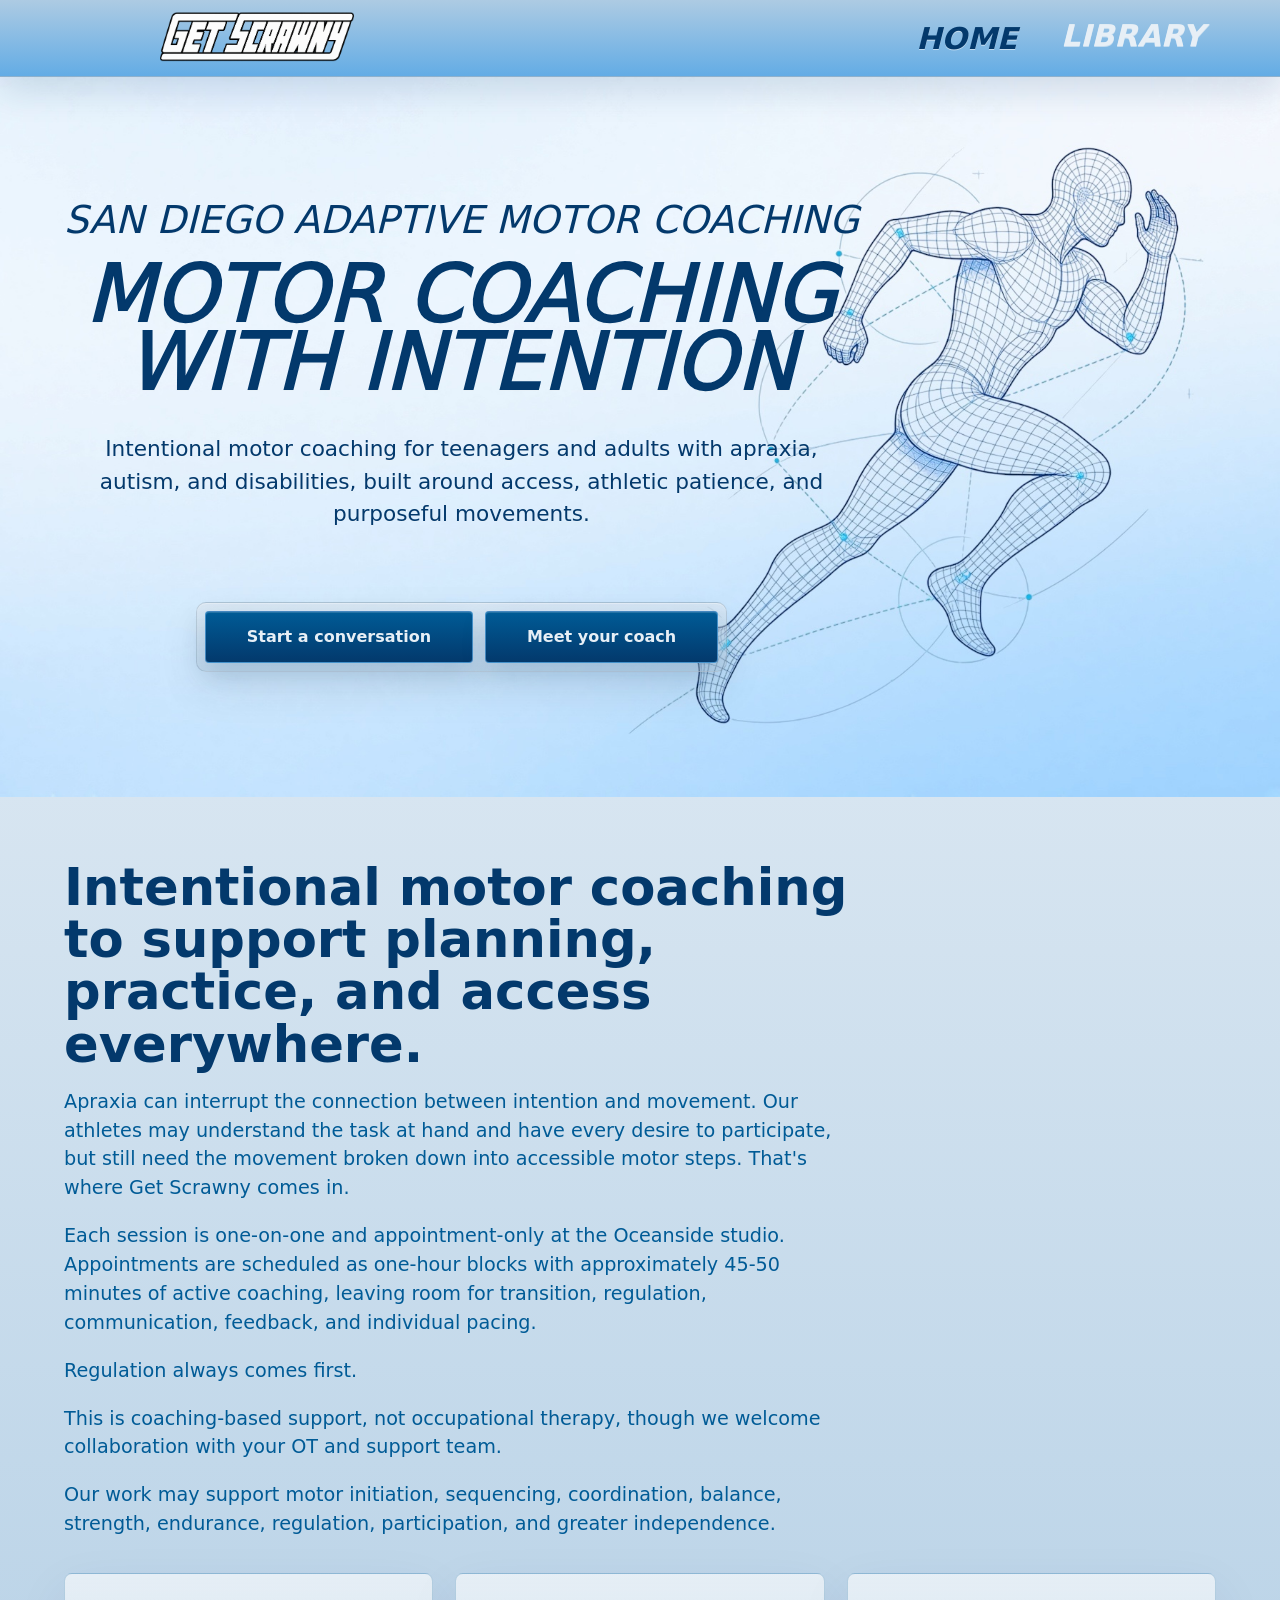
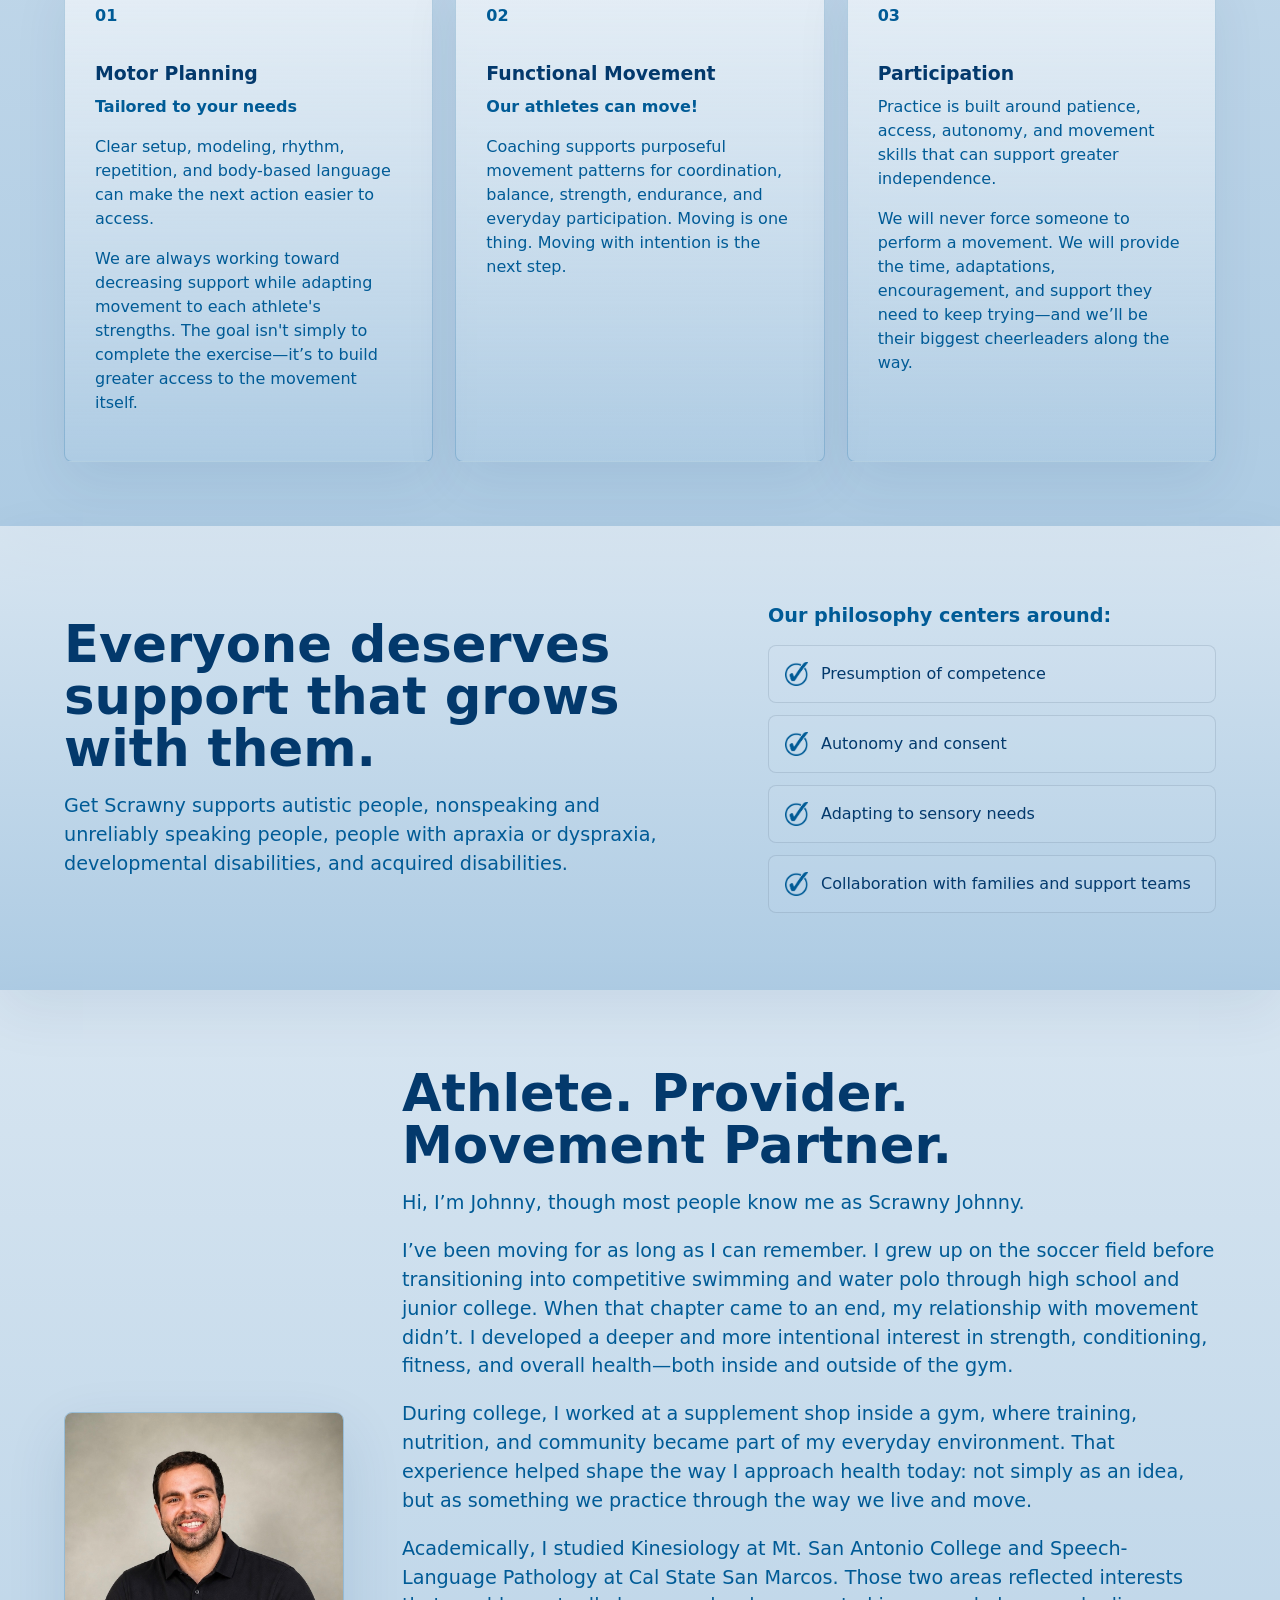
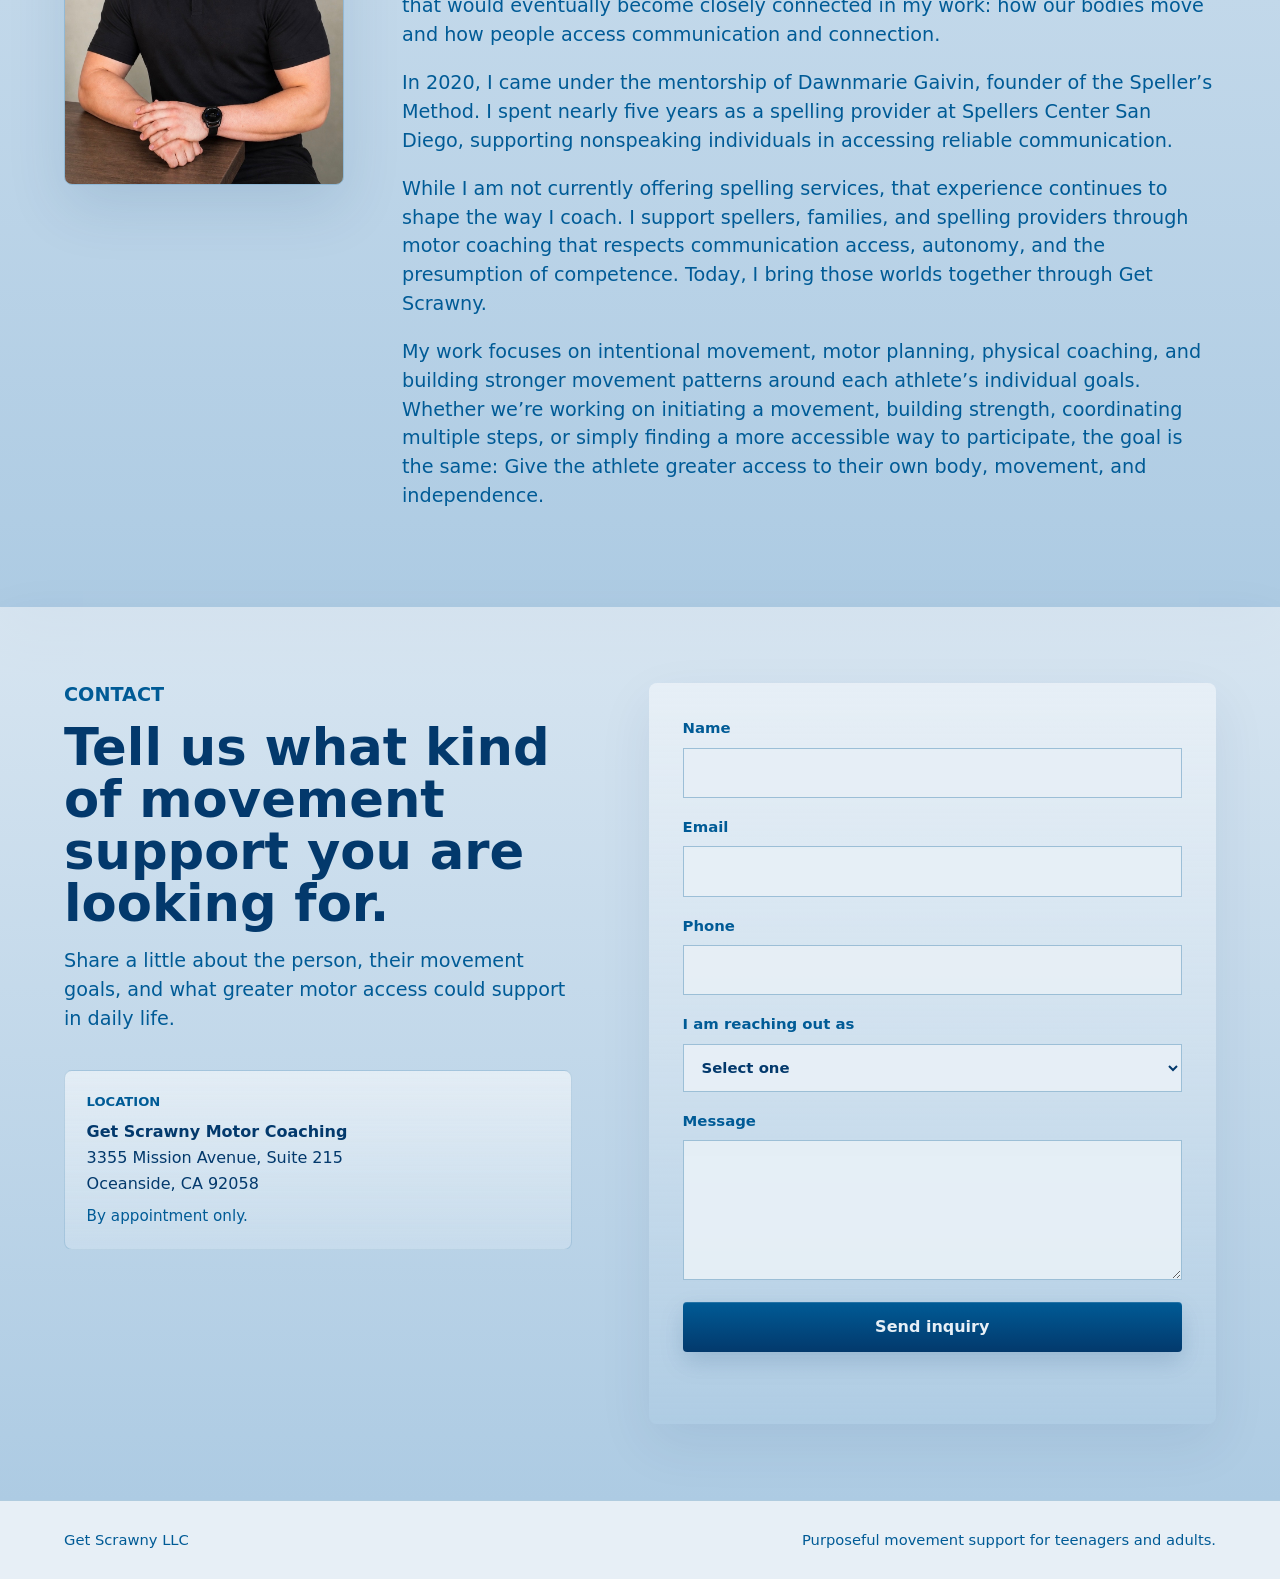
==== commit 43555046: "yump" ====
--- a/index.html
+++ b/index.html
@@ -14,7 +14,7 @@
   <body>
     <header class="site-header" data-header>
       <a class="brand" href="index.html#top" aria-label="Get Scrawny home">
-        <img class="brand-logo" src="assets/NEW_GS_LogoBlueCrop.PNG" alt="Get Scrawny">
+        <img class="brand-logo" src="assets/NoBox_Transparent.png" alt="Get Scrawny">
       </a>
 
       <nav class="primary-nav" aria-label="Main navigation">
--- a/styles.css
+++ b/styles.css
@@ -11381,11 +11381,13 @@
 
 .site-header .brand-logo {
   display: block;
-  width: clamp(170px, 22vw, 292px);
+  width: clamp(210px, 28vw, 360px);
   height: auto;
-  max-width: clamp(170px, 22vw, 292px);
+  max-width: clamp(210px, 28vw, 360px);
   max-height: 62px;
   object-fit: contain;
+  transform: scale(1.08);
+  transform-origin: left center;
 }
 
 .theme-toggle {
@@ -11755,9 +11757,10 @@
   }
 
   .site-header .brand-logo {
-    width: clamp(106px, 30vw, 142px) !important;
-    max-width: clamp(106px, 30vw, 142px) !important;
+    width: clamp(132px, 38vw, 178px) !important;
+    max-width: clamp(132px, 38vw, 178px) !important;
     max-height: 44px !important;
+    transform: scale(1.08);
   }
 
   .site-header .primary-nav {
--- a/styles.css
+++ b/styles.css
@@ -11381,11 +11381,13 @@
 
 .site-header .brand-logo {
   display: block;
-  width: clamp(170px, 22vw, 292px);
+  width: clamp(210px, 28vw, 360px);
   height: auto;
-  max-width: clamp(170px, 22vw, 292px);
+  max-width: clamp(210px, 28vw, 360px);
   max-height: 62px;
   object-fit: contain;
+  transform: scale(1.08);
+  transform-origin: left center;
 }
 
 .theme-toggle {
@@ -11755,9 +11757,10 @@
   }
 
   .site-header .brand-logo {
-    width: clamp(106px, 30vw, 142px) !important;
-    max-width: clamp(106px, 30vw, 142px) !important;
+    width: clamp(132px, 38vw, 178px) !important;
+    max-width: clamp(132px, 38vw, 178px) !important;
     max-height: 44px !important;
+    transform: scale(1.08);
   }
 
   .site-header .primary-nav {
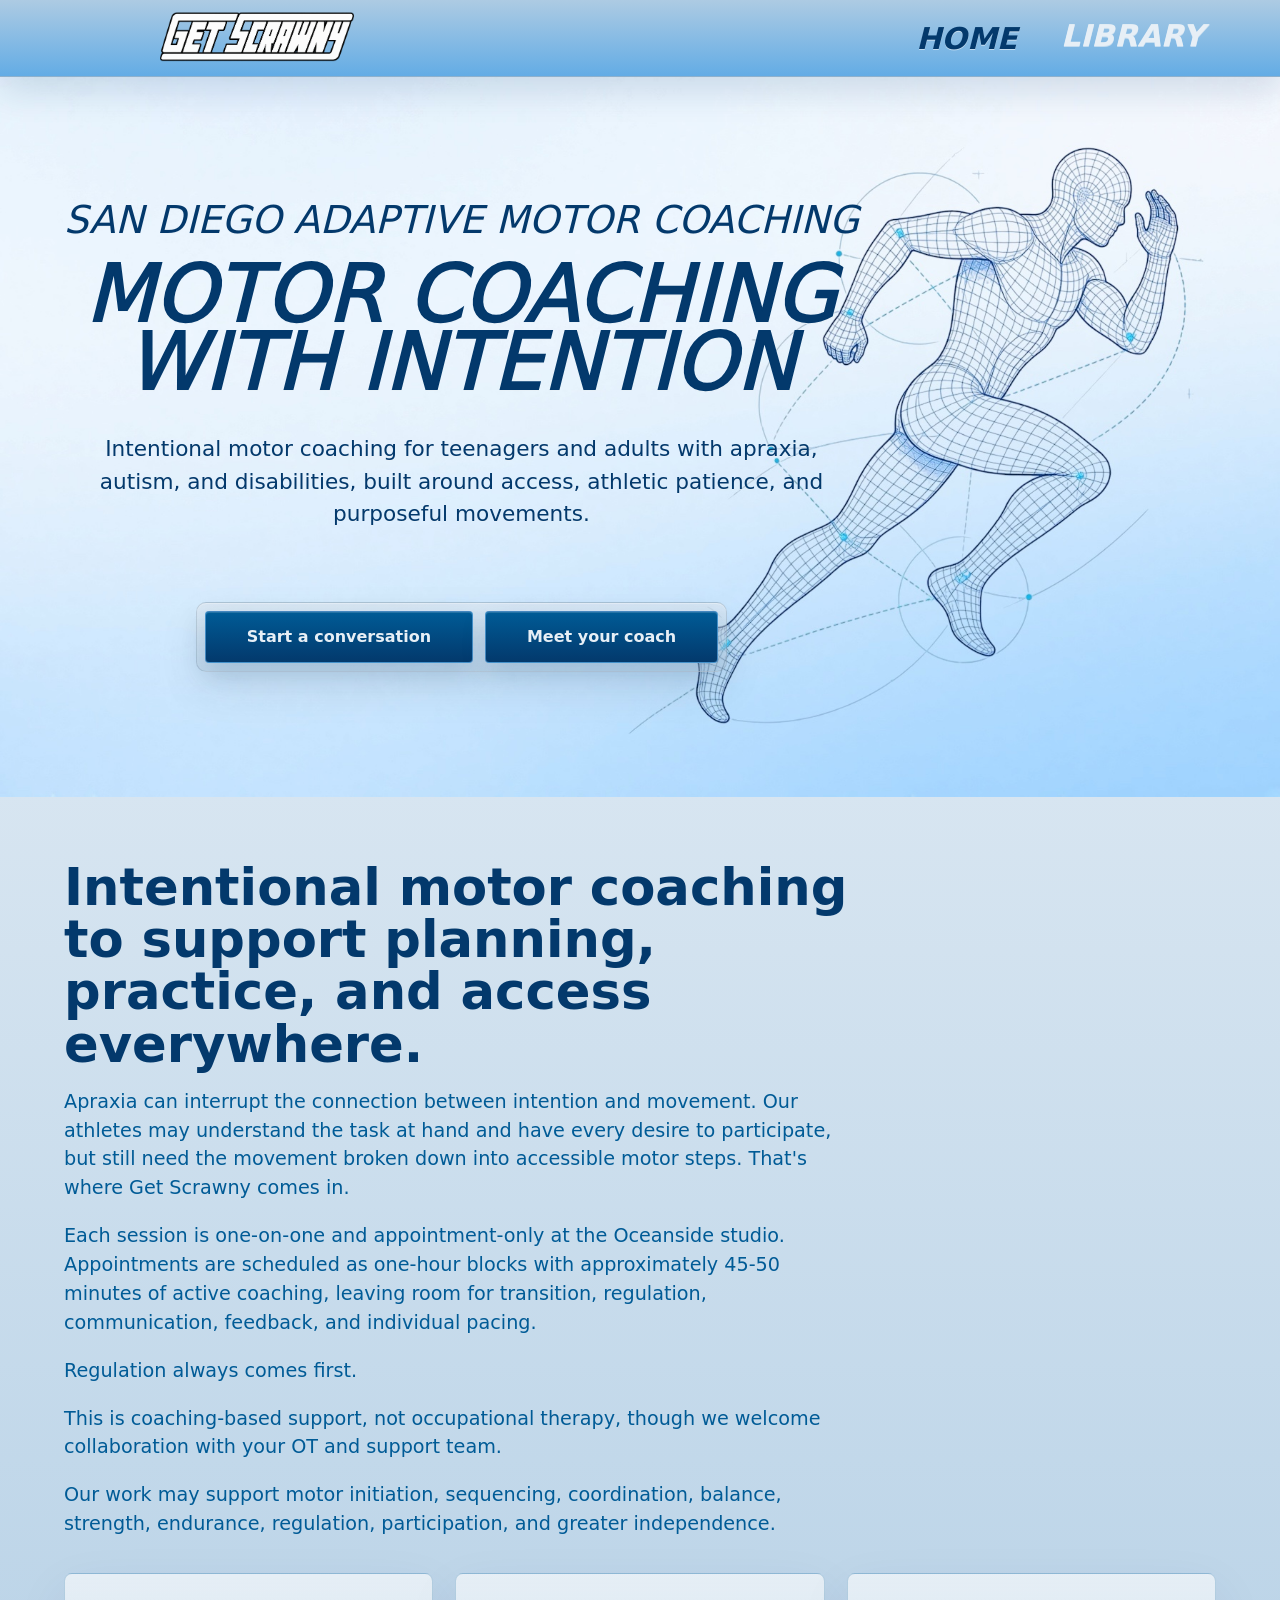
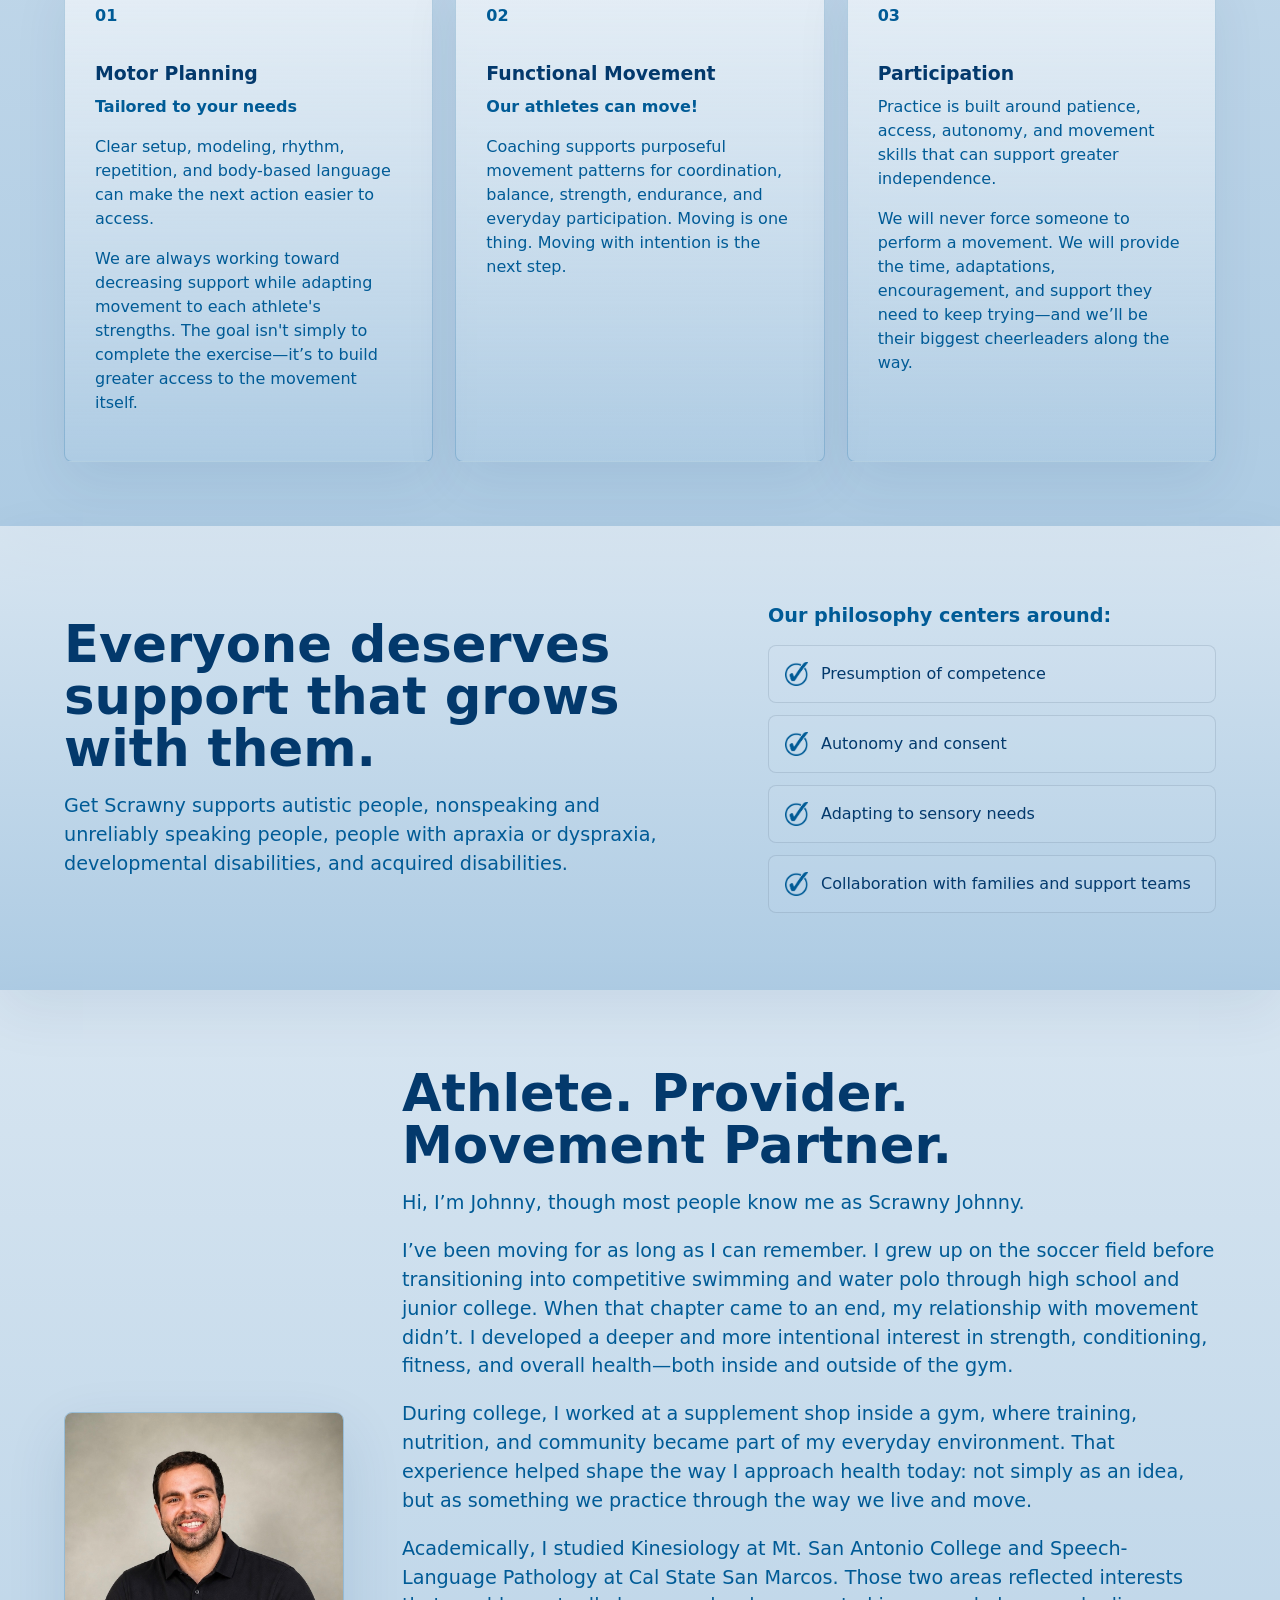
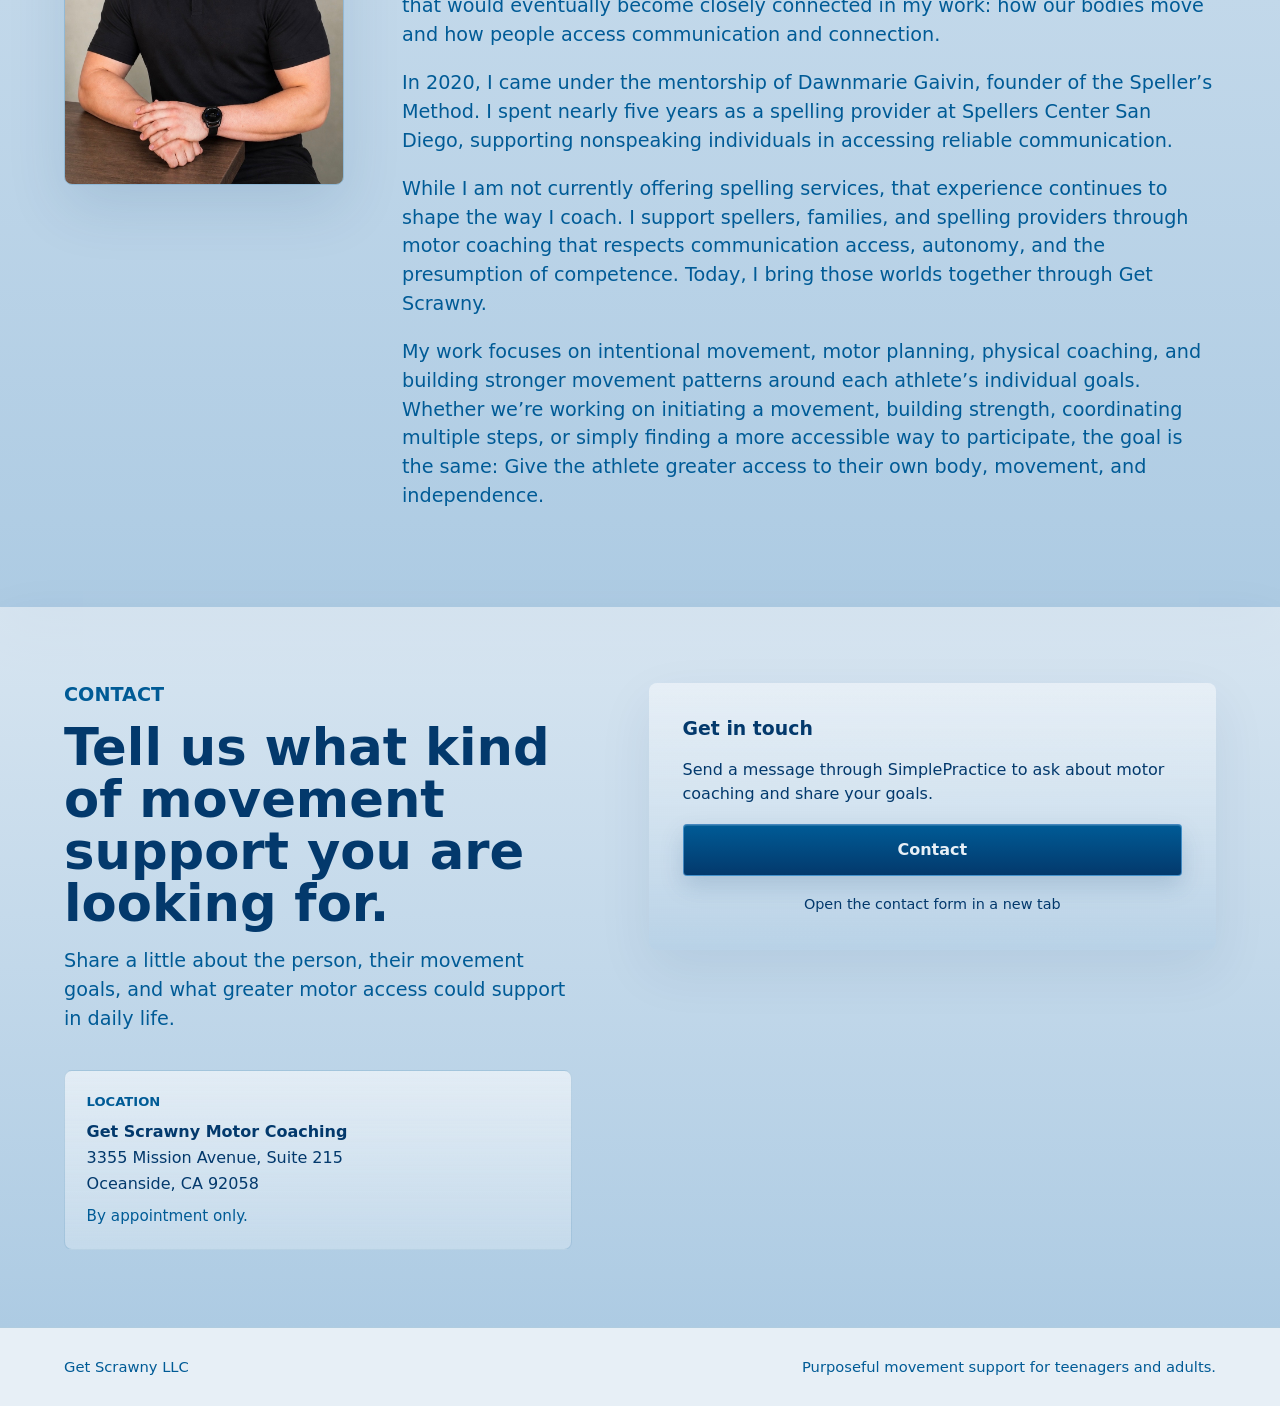
==== commit f4d2c2ba: "simple practice form" ====
--- a/index.html
+++ b/index.html
@@ -8,8 +8,8 @@
       name="description"
       content="Get Scrawny provides intentional and purposeful motor movement coaching for teenagers and adults with apraxia, autism, and disabilities."
     >
-    <link rel="preload" href="styles.css?v=home-address-box-1" as="style">
-    <link rel="stylesheet" href="styles.css?v=home-address-box-1">
+    <link rel="preload" href="styles.css?v=simplepractice-contact-2" as="style">
+    <link rel="stylesheet" href="styles.css?v=simplepractice-contact-2">
   </head>
   <body>
     <header class="site-header" data-header>
@@ -151,35 +151,14 @@
             <span class="contact-location-note">By appointment only.</span>
           </address>
         </div>
-        <form class="contact-form" action="mailto:getscrawny@gmail.com" method="post" data-contact-form>
-          <label>
-            Name
-            <input name="name" type="text" autocomplete="name" required>
-          </label>
-          <label>
-            Email
-            <input name="email" type="email" autocomplete="email" required>
-          </label>
-          <label>
-            Phone
-            <input name="phone" type="tel" autocomplete="tel">
-          </label>
-          <label>
-            I am reaching out as
-            <select name="relationship" required>
-              <option value="">Select one</option>
-              <option>Self-advocate</option>
-              <option>Parent or family member</option>
-              <option>Professional or support team member</option>
-            </select>
-          </label>
-          <label>
-            Message
-            <textarea name="message" rows="5" required></textarea>
-          </label>
-          <button class="button primary form-button" type="submit">Send inquiry</button>
-          <p class="form-note" data-form-note aria-live="polite"></p>
-        </form>
+        <div class="contact-form simplepractice-contact">
+          <h3>Get in touch</h3>
+          <p>Send a message through SimplePractice to ask about motor coaching and share your goals.</p>
+          <div class="spwidget-button-wrapper">
+            <a href="https://jonathan-perez.clientsecure.me" class="button primary spwidget-button" data-spwidget-scope-id="6872de5b-6467-4839-b7ac-042fe6befa4a" data-spwidget-scope-uri="jonathan-perez" data-spwidget-application-id="7c72cb9f9a9b913654bb89d6c7b4e71a77911b30192051da35384b4d0c6d505b" data-spwidget-channel="embedded_widget" data-spwidget-type="Contact form" data-spwidget-contact data-spwidget-scope-global data-spwidget-autobind>Contact</a>
+          </div>
+          <p class="simplepractice-contact-fallback"><a href="https://jonathan-perez.clientsecure.me/contact-widget" target="_blank" rel="noopener">Open the contact form in a new tab</a></p>
+        </div>
       </section>
     </main>
 
@@ -188,6 +167,7 @@
       <p>Purposeful movement support for teenagers and adults.</p>
     </footer>
 
-    <script src="script.js?v=arcade-dark-only-1"></script>
+    <script src="script.js?v=simplepractice-contact-2"></script>
+    <script src="https://widget-cdn.simplepractice.com/assets/integration-1.0.js" defer></script>
   </body>
 </html>
--- a/styles.css
+++ b/styles.css
@@ -12804,3 +12804,32 @@
     flex: 1 1 120px;
   }
 }
+
+/* SimplePractice contact form widget */
+.home-page .simplepractice-contact {
+  min-width: 0;
+  gap: 18px;
+}
+
+.simplepractice-contact h3,
+.simplepractice-contact p {
+  margin: 0;
+}
+
+.simplepractice-contact .spwidget-button-wrapper {
+  text-align: center;
+}
+
+.simplepractice-contact .spwidget-button {
+  width: 100%;
+}
+
+.simplepractice-contact-fallback {
+  text-align: center;
+  font-size: 0.9rem;
+}
+
+.simplepractice-contact-fallback a {
+  color: inherit;
+  text-underline-offset: 0.2em;
+}
--- a/styles.css
+++ b/styles.css
@@ -12804,3 +12804,32 @@
     flex: 1 1 120px;
   }
 }
+
+/* SimplePractice contact form widget */
+.home-page .simplepractice-contact {
+  min-width: 0;
+  gap: 18px;
+}
+
+.simplepractice-contact h3,
+.simplepractice-contact p {
+  margin: 0;
+}
+
+.simplepractice-contact .spwidget-button-wrapper {
+  text-align: center;
+}
+
+.simplepractice-contact .spwidget-button {
+  width: 100%;
+}
+
+.simplepractice-contact-fallback {
+  text-align: center;
+  font-size: 0.9rem;
+}
+
+.simplepractice-contact-fallback a {
+  color: inherit;
+  text-underline-offset: 0.2em;
+}
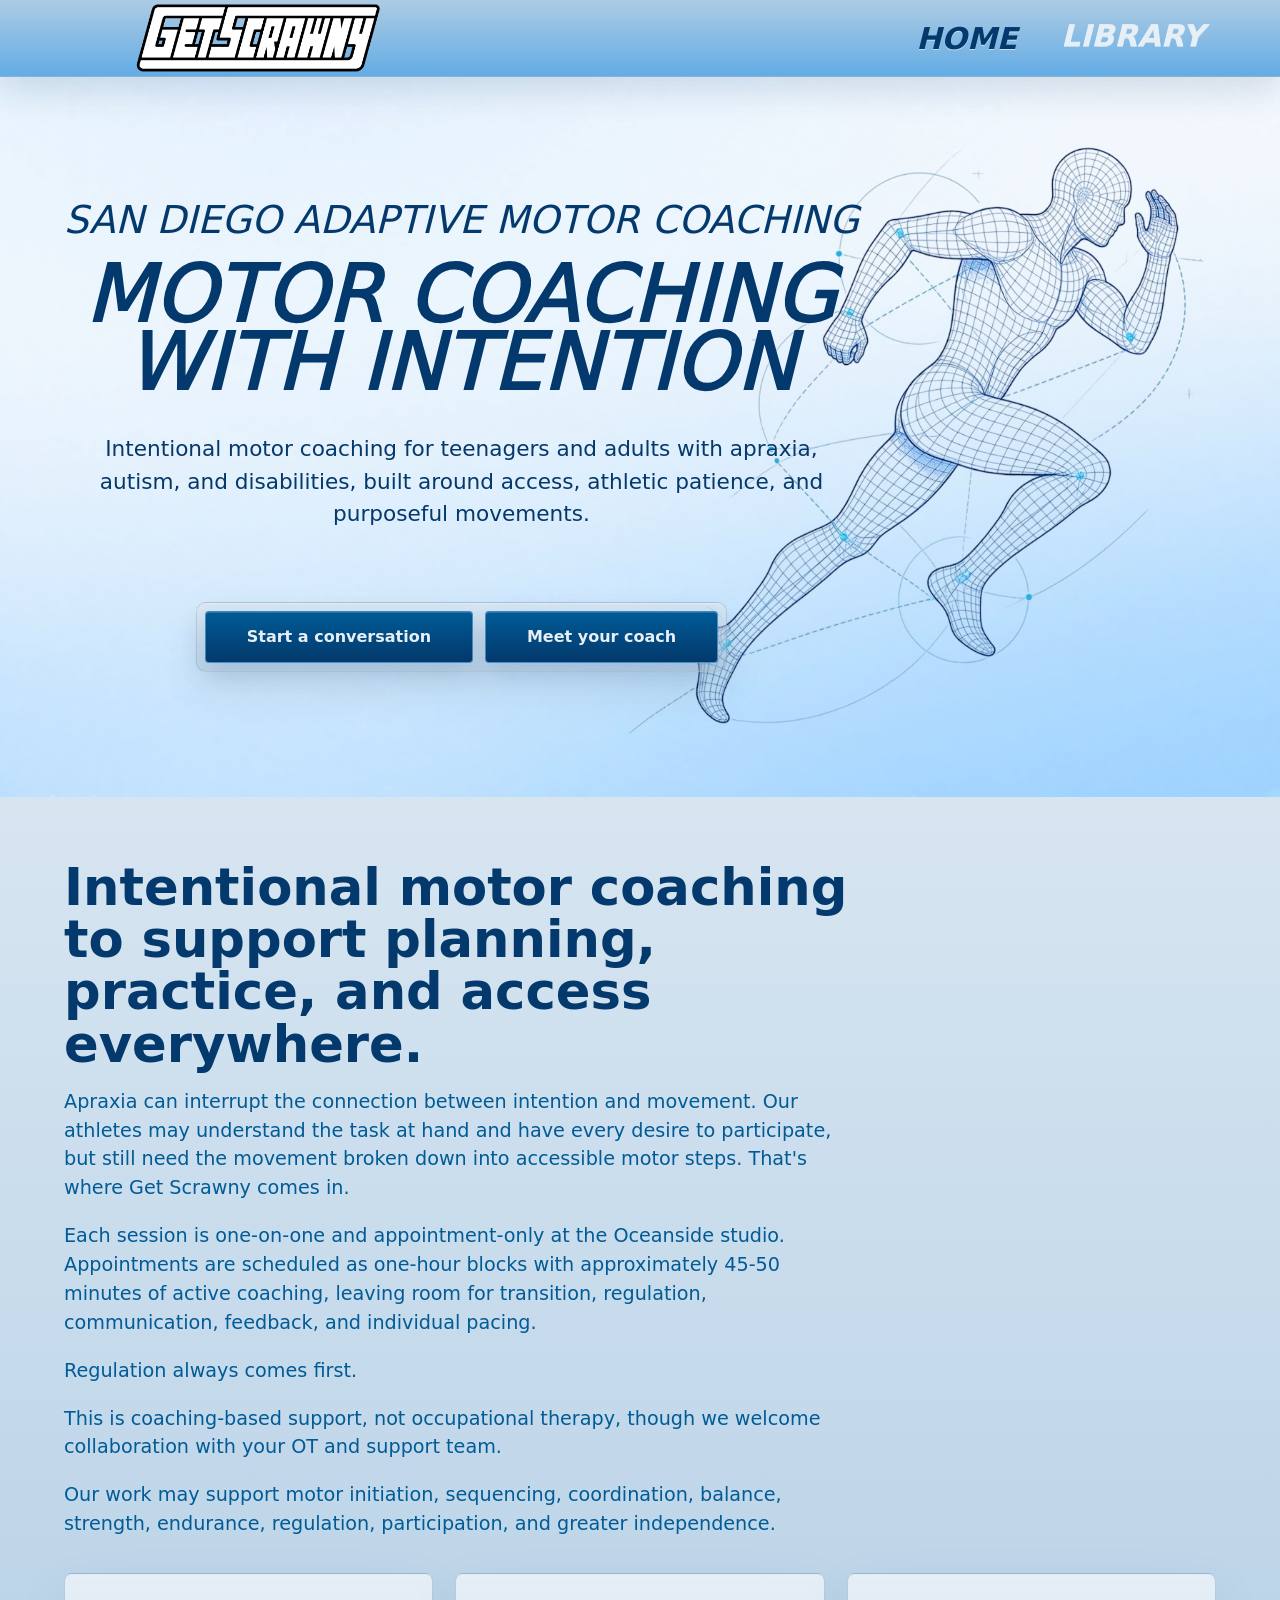
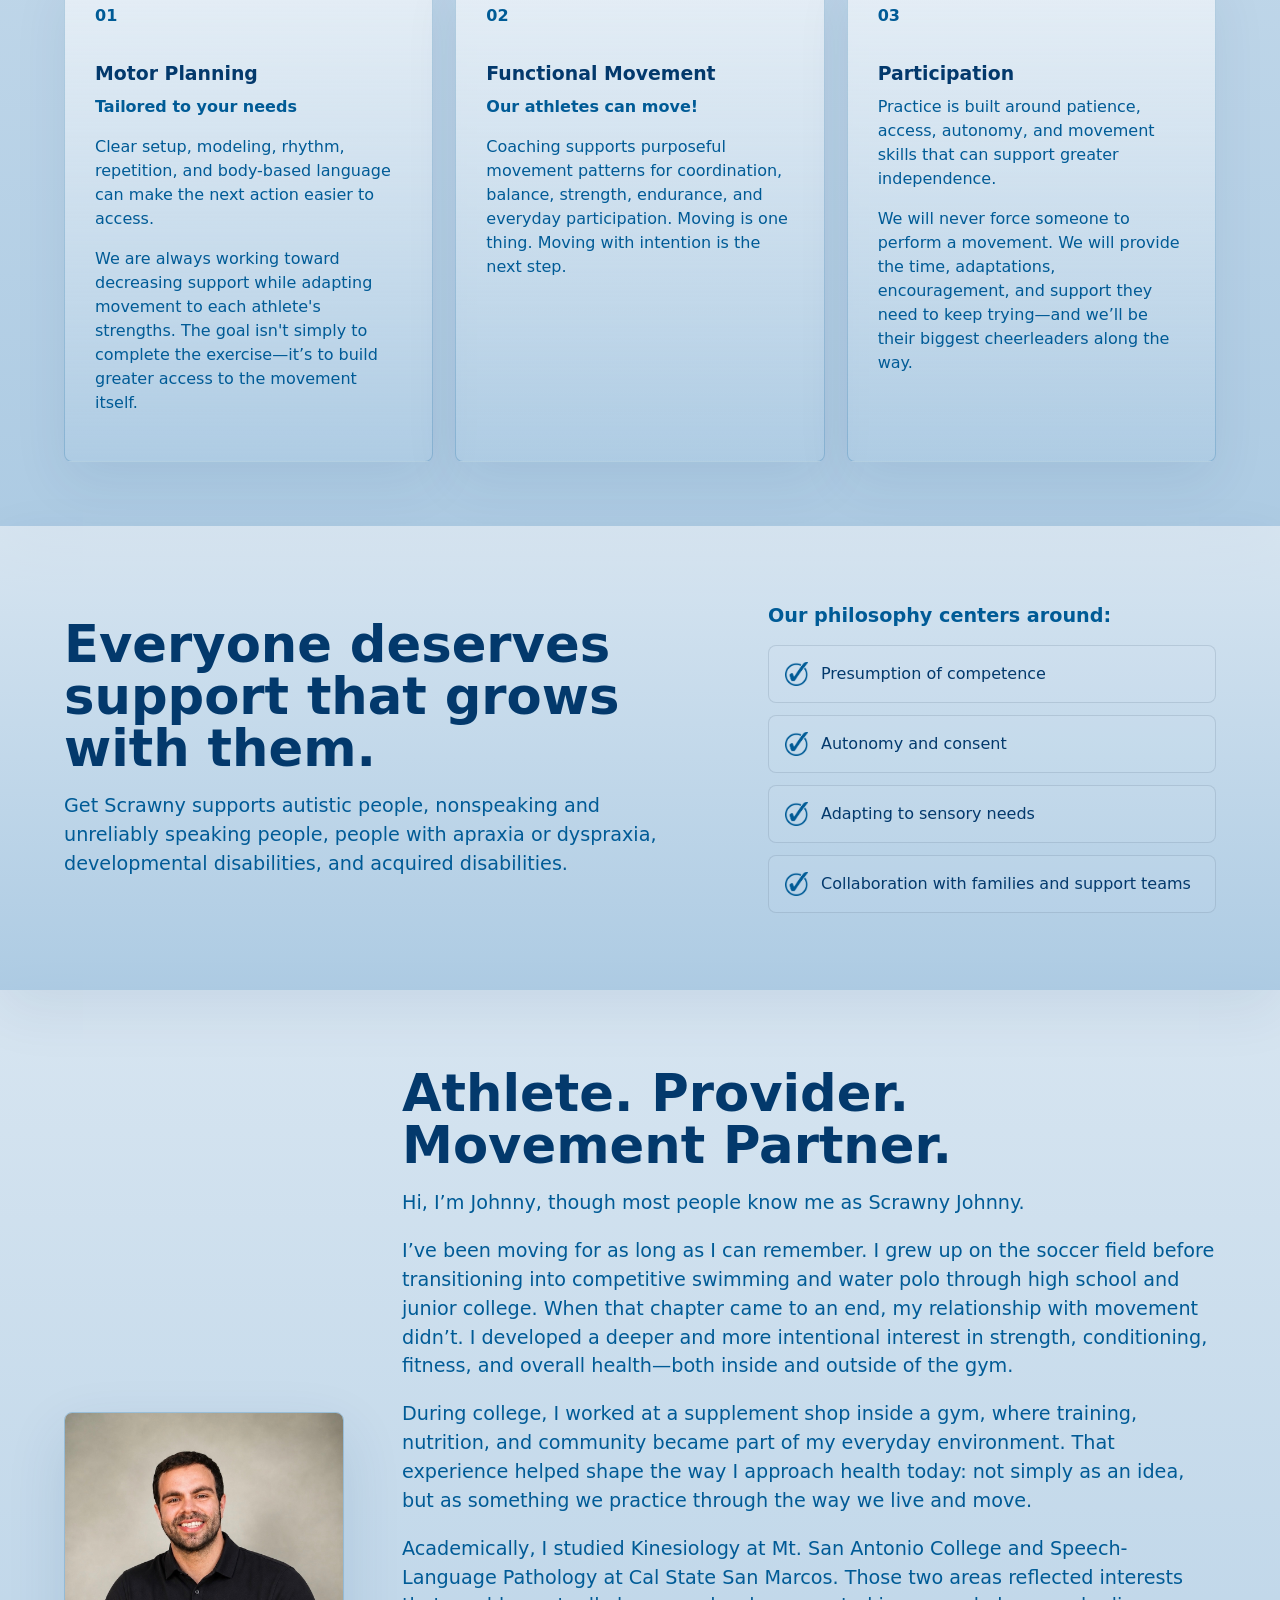
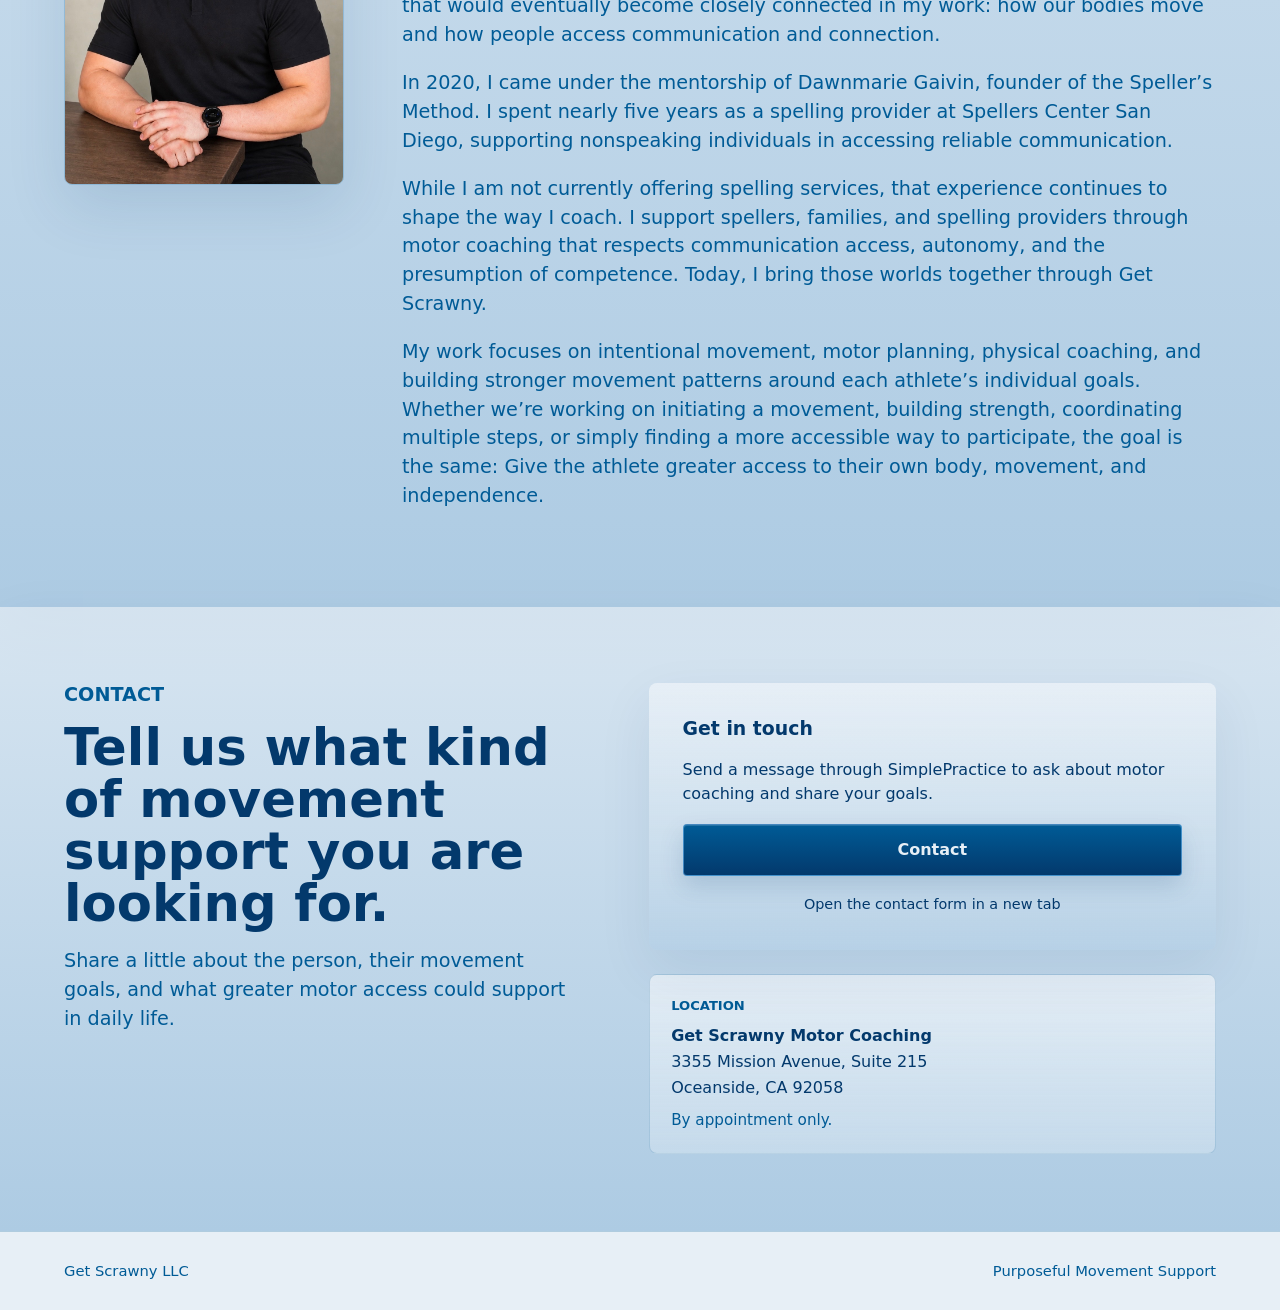
==== commit 2bcf4c6e: "lfg" ====
--- a/index.html
+++ b/index.html
@@ -8,13 +8,13 @@
       name="description"
       content="Get Scrawny provides intentional and purposeful motor movement coaching for teenagers and adults with apraxia, autism, and disabilities."
     >
-    <link rel="preload" href="styles.css?v=simplepractice-contact-2" as="style">
-    <link rel="stylesheet" href="styles.css?v=simplepractice-contact-2">
+    <link rel="preload" href="styles.css?v=hero-overlay-1" as="style">
+    <link rel="stylesheet" href="styles.css?v=hero-overlay-1">
   </head>
   <body>
     <header class="site-header" data-header>
       <a class="brand" href="index.html#top" aria-label="Get Scrawny home">
-        <img class="brand-logo" src="assets/NoBox_Transparent.png" alt="Get Scrawny">
+        <img class="brand-logo" src="assets/Logo_White.png" alt="Get Scrawny">
       </a>
 
       <nav class="primary-nav" aria-label="Main navigation">
@@ -141,6 +141,17 @@
           <p>
             Share a little about the person, their movement goals, and what greater motor access could support in daily life.
           </p>
+
+        </div>
+        <div class="contact-details">
+          <div class="contact-form simplepractice-contact">
+            <h3>Get in touch</h3>
+            <p>Send a message through SimplePractice to ask about motor coaching and share your goals.</p>
+            <div class="spwidget-button-wrapper">
+              <a href="https://jonathan-perez.clientsecure.me" class="button primary spwidget-button" data-spwidget-scope-id="6872de5b-6467-4839-b7ac-042fe6befa4a" data-spwidget-scope-uri="jonathan-perez" data-spwidget-application-id="7c72cb9f9a9b913654bb89d6c7b4e71a77911b30192051da35384b4d0c6d505b" data-spwidget-channel="embedded_widget" data-spwidget-type="Contact form" data-spwidget-contact data-spwidget-scope-global data-spwidget-autobind>Contact</a>
+            </div>
+            <p class="simplepractice-contact-fallback"><a href="https://jonathan-perez.clientsecure.me/contact-widget" target="_blank" rel="noopener">Open the contact form in a new tab</a></p>
+          </div>
           <address class="contact-location" aria-label="Get Scrawny location">
             <span class="contact-location-label">Location</span>
             <a class="contact-location-address" href="https://www.google.com/maps/search/?api=1&amp;query=3355+Mission+Avenue+Suite+215+Oceanside+CA+92058" target="_blank" rel="noopener" aria-label="Open Get Scrawny location in maps">
@@ -151,20 +162,12 @@
             <span class="contact-location-note">By appointment only.</span>
           </address>
         </div>
-        <div class="contact-form simplepractice-contact">
-          <h3>Get in touch</h3>
-          <p>Send a message through SimplePractice to ask about motor coaching and share your goals.</p>
-          <div class="spwidget-button-wrapper">
-            <a href="https://jonathan-perez.clientsecure.me" class="button primary spwidget-button" data-spwidget-scope-id="6872de5b-6467-4839-b7ac-042fe6befa4a" data-spwidget-scope-uri="jonathan-perez" data-spwidget-application-id="7c72cb9f9a9b913654bb89d6c7b4e71a77911b30192051da35384b4d0c6d505b" data-spwidget-channel="embedded_widget" data-spwidget-type="Contact form" data-spwidget-contact data-spwidget-scope-global data-spwidget-autobind>Contact</a>
-          </div>
-          <p class="simplepractice-contact-fallback"><a href="https://jonathan-perez.clientsecure.me/contact-widget" target="_blank" rel="noopener">Open the contact form in a new tab</a></p>
-        </div>
       </section>
     </main>
 
     <footer class="site-footer">
       <p>Get Scrawny LLC</p>
-      <p>Purposeful movement support for teenagers and adults.</p>
+      <p>Purposeful Movement Support</p>
     </footer>
 
     <script src="script.js?v=simplepractice-contact-2"></script>
--- a/styles.css
+++ b/styles.css
@@ -12833,3 +12833,135 @@
   color: inherit;
   text-underline-offset: 0.2em;
 }
+
+.home-page .contact-details {
+  display: grid;
+  gap: 24px;
+  min-width: 0;
+}
+
+.home-page .contact-details .contact-location {
+  margin-top: 0;
+}
+
+/* A consistent row of lesson actions, with a compact download icon. */
+.lessons-page .lesson-actions {
+  display: grid;
+  grid-template-columns: repeat(3, minmax(0, 1fr));
+  align-items: stretch;
+  gap: 10px;
+  margin-top: 20px;
+}
+
+.lessons-page .lesson-actions > :is(a, button) {
+  display: flex;
+  flex-direction: column;
+  align-items: center;
+  justify-content: center;
+  gap: 6px;
+  width: 100%;
+  min-width: 0;
+  height: 70px;
+  min-height: 70px;
+  margin: 0;
+  padding: 10px 4px;
+  aspect-ratio: auto;
+  overflow: hidden;
+  border: 1px solid rgba(var(--color-dark-rgb), 0.25);
+  border-radius: 8px;
+  background: rgba(var(--color-lightest-rgb), 0.72);
+  color: var(--color-darkest);
+  box-shadow: none;
+  font: inherit;
+  font-size: 0.73rem;
+  font-weight: 750;
+  line-height: 1.2;
+  text-decoration: none;
+  transition: background 160ms ease, border-color 160ms ease;
+}
+
+.lessons-page .lesson-actions svg {
+  flex: 0 0 auto;
+  width: 24px;
+  height: 24px;
+}
+
+.lessons-page .lesson-actions .lesson-video-icon {
+  color: #d92d25;
+}
+
+.lessons-page .lesson-actions span {
+  white-space: nowrap;
+}
+
+.lessons-page .lesson-actions > a:hover,
+.lessons-page .lesson-actions > a:focus-visible {
+  border-color: var(--color-dark);
+  background: var(--color-lightest);
+  transform: none;
+}
+
+.lessons-page .lesson-actions .lesson-download-link:disabled {
+  opacity: 0.45;
+  cursor: not-allowed;
+}
+
+/* Even spacing through each lesson's details and action row. */
+.lessons-page .library-lesson-card .lesson-type {
+  margin-bottom: 10px;
+}
+
+.lessons-page .library-lesson-card .lesson-meta {
+  margin: 10px 0 0;
+}
+
+.lessons-page .library-lesson-card .lesson-actions {
+  margin-top: 10px;
+}
+
+/* Keep the homepage copy over a full-bleed hero at every width. */
+.home-page .hero {
+  background: transparent !important;
+}
+
+.home-page .home-hero-image {
+  position: absolute;
+  inset: 0;
+  width: 100%;
+  height: 100%;
+  margin: 0;
+  object-fit: cover;
+  object-position: right center;
+}
+
+@media (max-width: 900px) {
+  .home-page .home-hero-image {
+    object-position: 65% center;
+  }
+}
+
+@media (max-width: 700px) {
+  .home-page .hero {
+    display: grid !important;
+    grid-template-columns: minmax(0, 1fr);
+    min-height: clamp(620px, calc(100svh - 60px), 820px) !important;
+    padding: clamp(2.5rem, 8vw, 4rem) clamp(1rem, 5vw, 1.5rem) !important;
+    align-items: center;
+  }
+
+  .home-page .hero-copy {
+    position: relative;
+    width: 100%;
+    padding: 1.5rem 0;
+    background: radial-gradient(ellipse, rgba(237, 246, 253, 0.88), rgba(237, 246, 253, 0.58) 65%, transparent);
+    overflow: visible;
+  }
+
+  .home-page .hero-actions {
+    width: min(100%, 23rem);
+    padding: 0;
+    border: 0;
+    background: none;
+    box-shadow: none;
+  }
+}
--- a/styles.css
+++ b/styles.css
@@ -12833,3 +12833,135 @@
   color: inherit;
   text-underline-offset: 0.2em;
 }
+
+.home-page .contact-details {
+  display: grid;
+  gap: 24px;
+  min-width: 0;
+}
+
+.home-page .contact-details .contact-location {
+  margin-top: 0;
+}
+
+/* A consistent row of lesson actions, with a compact download icon. */
+.lessons-page .lesson-actions {
+  display: grid;
+  grid-template-columns: repeat(3, minmax(0, 1fr));
+  align-items: stretch;
+  gap: 10px;
+  margin-top: 20px;
+}
+
+.lessons-page .lesson-actions > :is(a, button) {
+  display: flex;
+  flex-direction: column;
+  align-items: center;
+  justify-content: center;
+  gap: 6px;
+  width: 100%;
+  min-width: 0;
+  height: 70px;
+  min-height: 70px;
+  margin: 0;
+  padding: 10px 4px;
+  aspect-ratio: auto;
+  overflow: hidden;
+  border: 1px solid rgba(var(--color-dark-rgb), 0.25);
+  border-radius: 8px;
+  background: rgba(var(--color-lightest-rgb), 0.72);
+  color: var(--color-darkest);
+  box-shadow: none;
+  font: inherit;
+  font-size: 0.73rem;
+  font-weight: 750;
+  line-height: 1.2;
+  text-decoration: none;
+  transition: background 160ms ease, border-color 160ms ease;
+}
+
+.lessons-page .lesson-actions svg {
+  flex: 0 0 auto;
+  width: 24px;
+  height: 24px;
+}
+
+.lessons-page .lesson-actions .lesson-video-icon {
+  color: #d92d25;
+}
+
+.lessons-page .lesson-actions span {
+  white-space: nowrap;
+}
+
+.lessons-page .lesson-actions > a:hover,
+.lessons-page .lesson-actions > a:focus-visible {
+  border-color: var(--color-dark);
+  background: var(--color-lightest);
+  transform: none;
+}
+
+.lessons-page .lesson-actions .lesson-download-link:disabled {
+  opacity: 0.45;
+  cursor: not-allowed;
+}
+
+/* Even spacing through each lesson's details and action row. */
+.lessons-page .library-lesson-card .lesson-type {
+  margin-bottom: 10px;
+}
+
+.lessons-page .library-lesson-card .lesson-meta {
+  margin: 10px 0 0;
+}
+
+.lessons-page .library-lesson-card .lesson-actions {
+  margin-top: 10px;
+}
+
+/* Keep the homepage copy over a full-bleed hero at every width. */
+.home-page .hero {
+  background: transparent !important;
+}
+
+.home-page .home-hero-image {
+  position: absolute;
+  inset: 0;
+  width: 100%;
+  height: 100%;
+  margin: 0;
+  object-fit: cover;
+  object-position: right center;
+}
+
+@media (max-width: 900px) {
+  .home-page .home-hero-image {
+    object-position: 65% center;
+  }
+}
+
+@media (max-width: 700px) {
+  .home-page .hero {
+    display: grid !important;
+    grid-template-columns: minmax(0, 1fr);
+    min-height: clamp(620px, calc(100svh - 60px), 820px) !important;
+    padding: clamp(2.5rem, 8vw, 4rem) clamp(1rem, 5vw, 1.5rem) !important;
+    align-items: center;
+  }
+
+  .home-page .hero-copy {
+    position: relative;
+    width: 100%;
+    padding: 1.5rem 0;
+    background: radial-gradient(ellipse, rgba(237, 246, 253, 0.88), rgba(237, 246, 253, 0.58) 65%, transparent);
+    overflow: visible;
+  }
+
+  .home-page .hero-actions {
+    width: min(100%, 23rem);
+    padding: 0;
+    border: 0;
+    background: none;
+    box-shadow: none;
+  }
+}
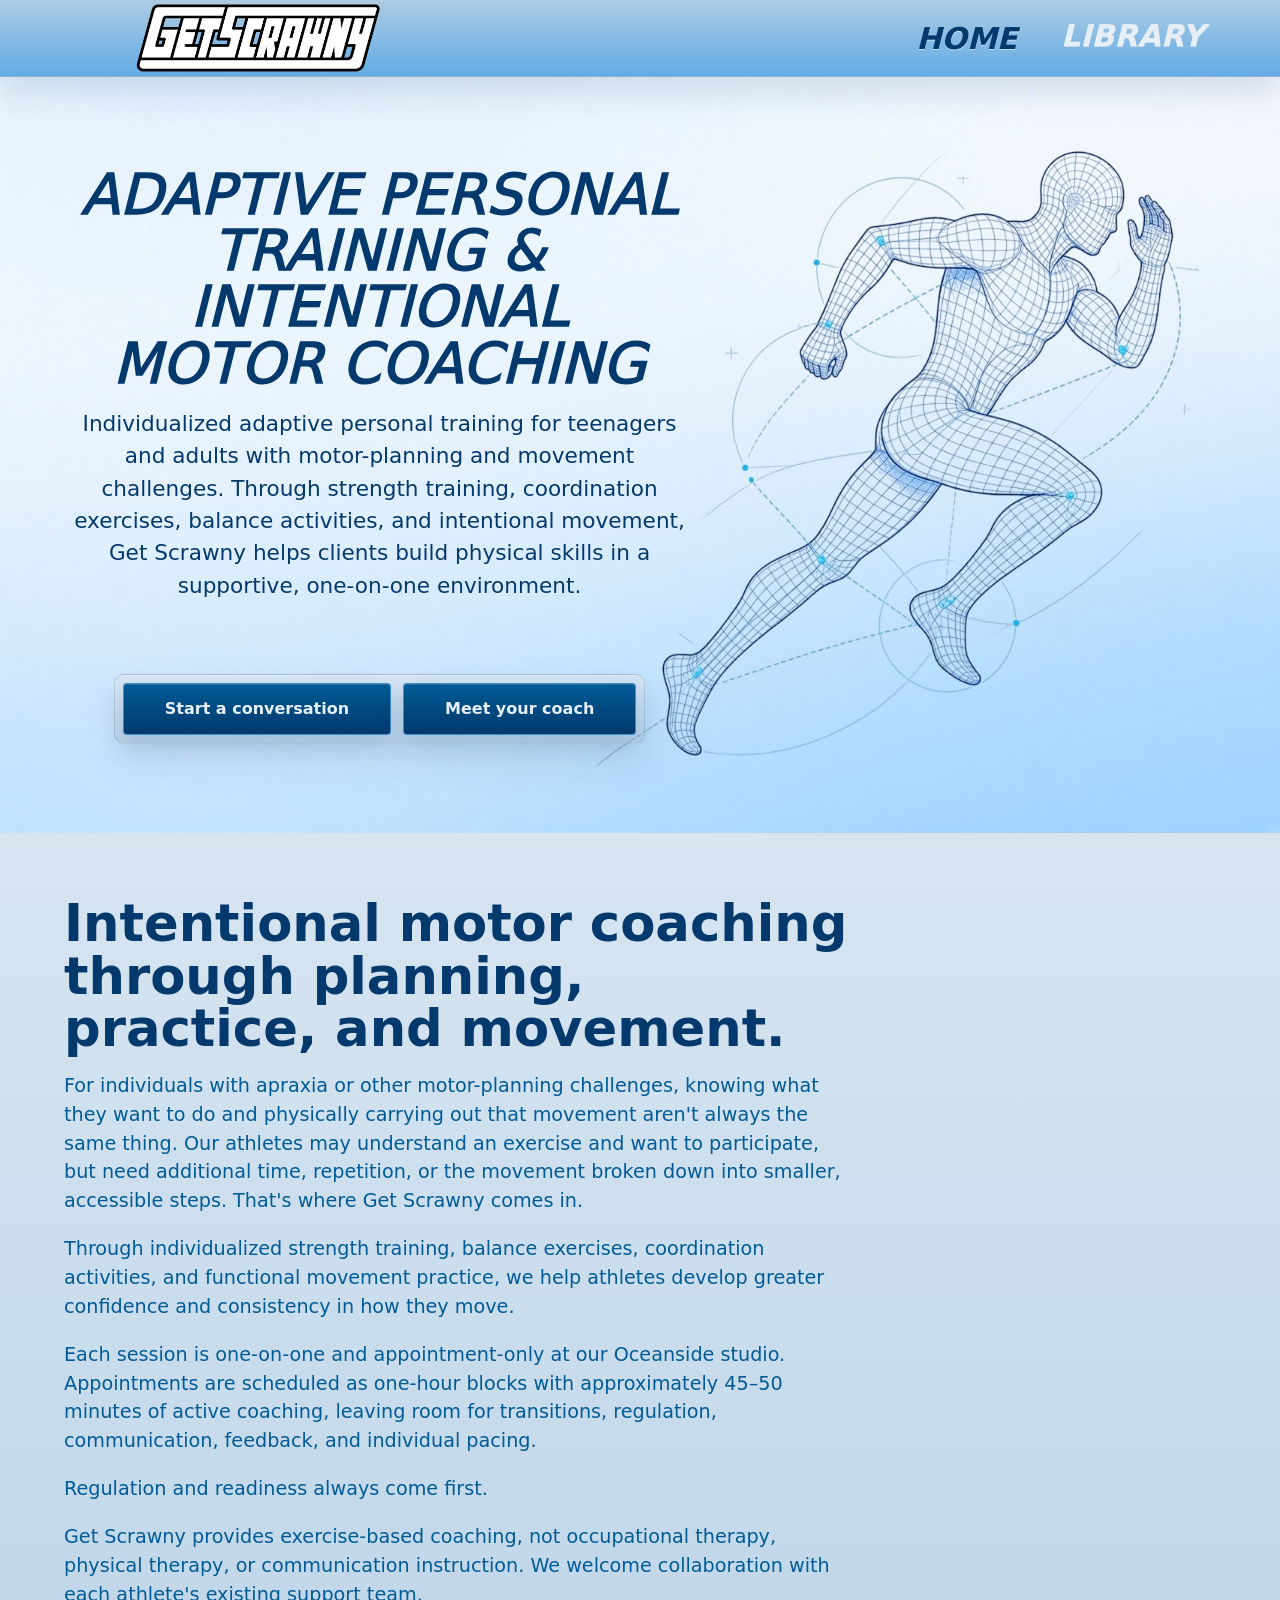
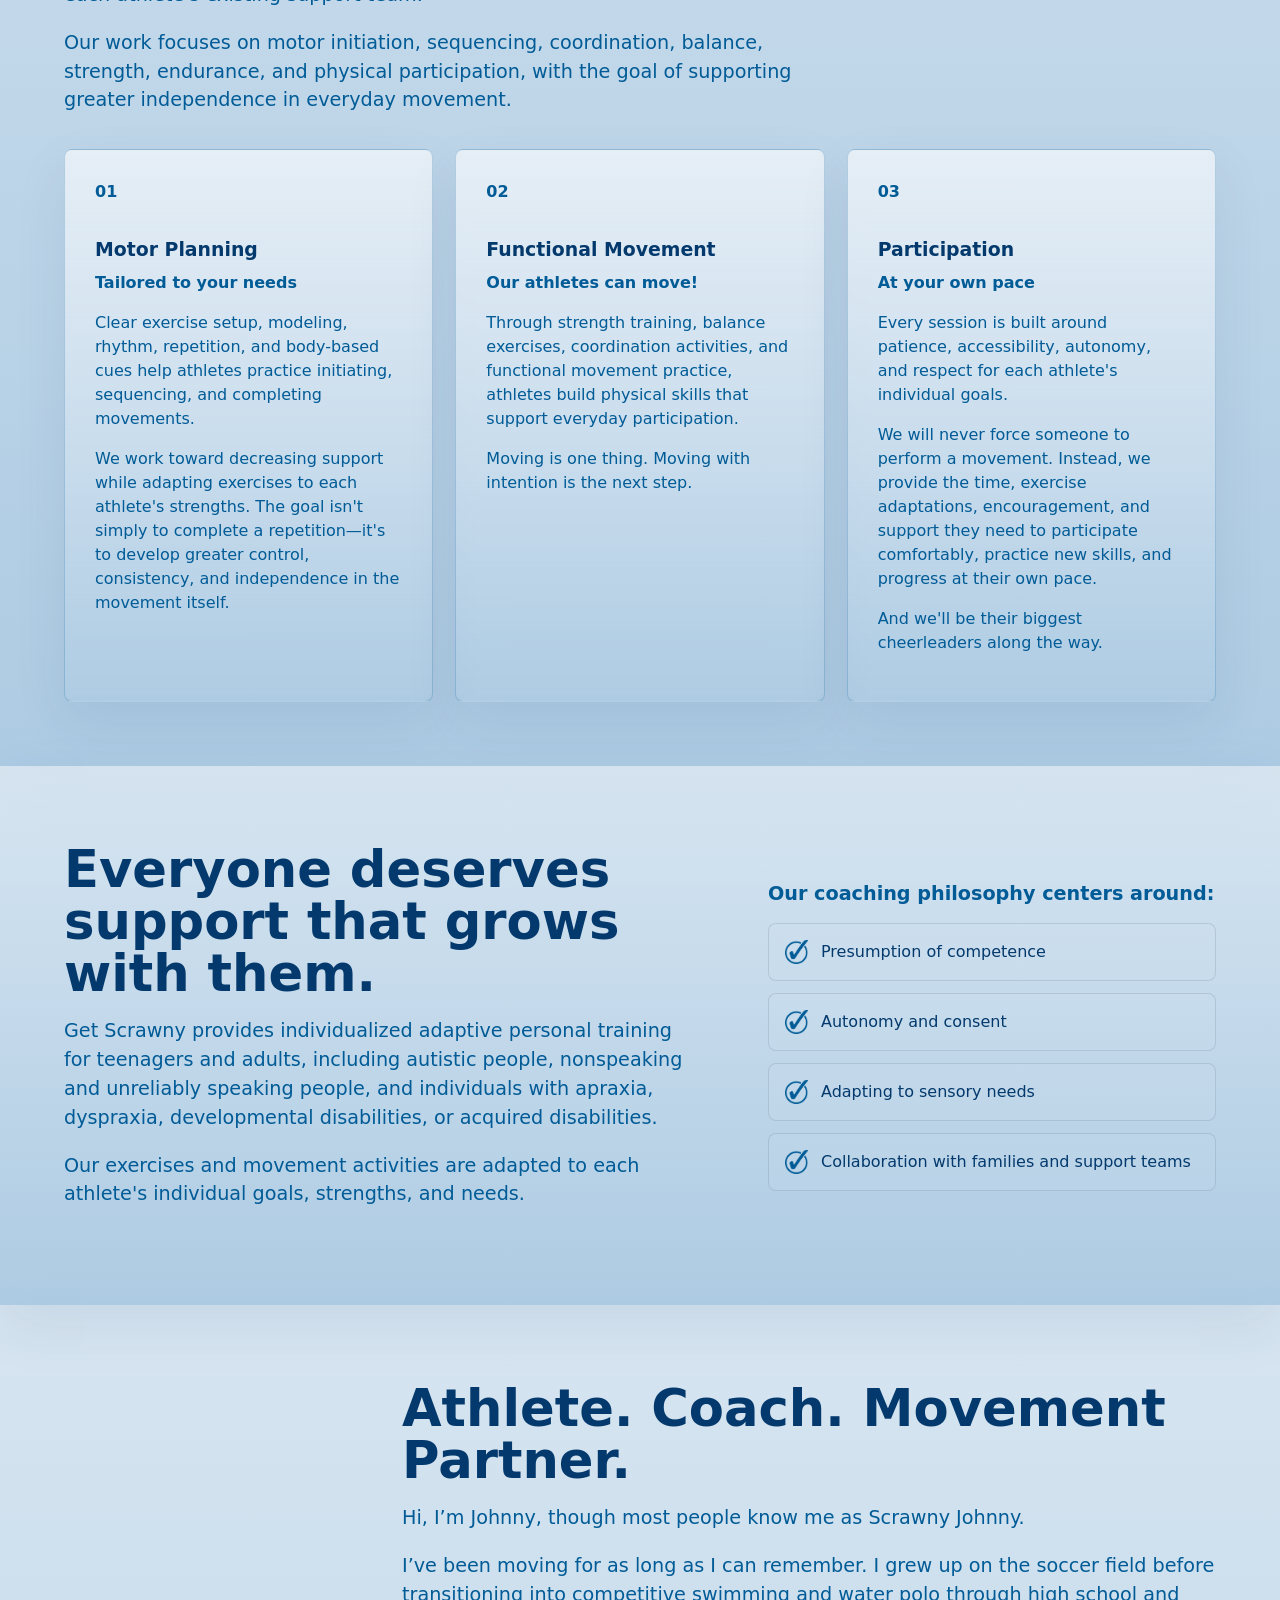
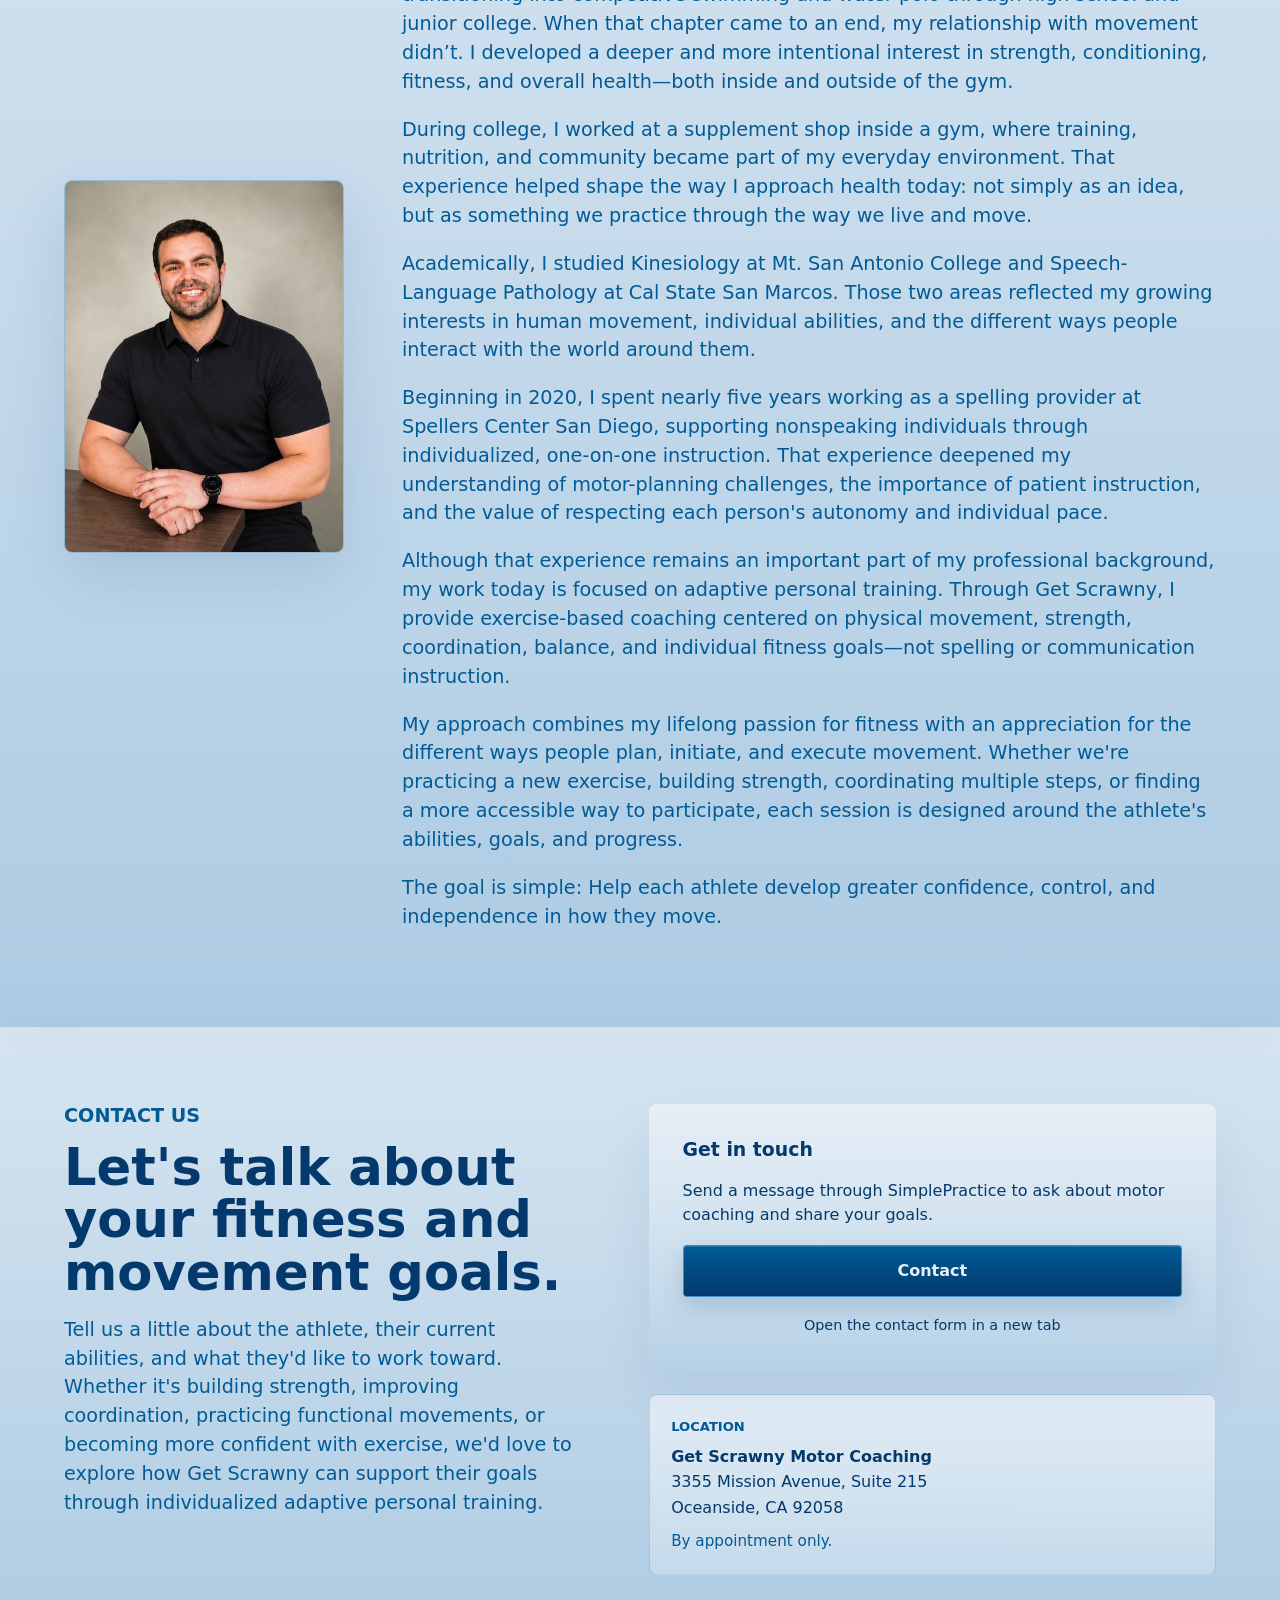
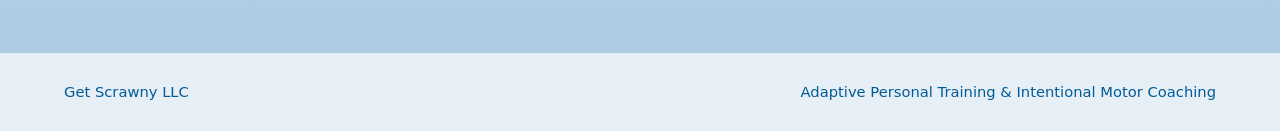
==== commit 7eba797f: "updatefam" ====
--- a/index.html
+++ b/index.html
@@ -3,13 +3,13 @@
   <head>
     <meta charset="utf-8">
     <meta name="viewport" content="width=device-width, initial-scale=1">
-    <title>Get Scrawny | Motor Coaching and Planning</title>
+    <title>Get Scrawny | Adaptive Personal Training &amp; Intentional Motor Coaching</title>
     <meta
       name="description"
-      content="Get Scrawny provides intentional and purposeful motor movement coaching for teenagers and adults with apraxia, autism, and disabilities."
+      content="Get Scrawny provides adaptive personal training and intentional motor coaching, grounded in purposeful movement, access, and individual goals."
     >
-    <link rel="preload" href="styles.css?v=hero-overlay-1" as="style">
-    <link rel="stylesheet" href="styles.css?v=hero-overlay-1">
+    <link rel="preload" href="styles.css?v=adaptive-headline-1" as="style">
+    <link rel="stylesheet" href="styles.css?v=adaptive-headline-1">
   </head>
   <body>
     <header class="site-header" data-header>
@@ -28,13 +28,9 @@
       <section class="hero" aria-labelledby="hero-title">
         <img class="home-hero-image" src="assets/HeroHumanBackground.JPG" alt="" aria-hidden="true">
         <div class="hero-copy">
-          <p class="eyebrow">San Diego adaptive motor coaching</p>
-          <h1 id="hero-title">
-            <span>Motor Coaching</span>
-            <span>With intention</span>
-          </h1>
+          <h1 id="hero-title">Adaptive Personal Training &amp; Intentional Motor Coaching</h1>
           <p class="hero-text">
-            Intentional motor coaching for teenagers and adults with apraxia, autism, and disabilities, built around access, athletic patience, and purposeful movements.
+            Individualized adaptive personal training for teenagers and adults with motor-planning and movement challenges. Through strength training, coordination exercises, balance activities, and intentional movement, Get Scrawny helps clients build physical skills in a supportive, one-on-one environment.
           </p>
           <div class="hero-actions" aria-label="Primary actions">
             <a class="button primary" href="#contact">Start a conversation</a>
@@ -46,21 +42,24 @@
 
       <section class="section education-panel" id="what-we-do" aria-labelledby="what-title">
         <div class="section-heading">
-          <h2 id="what-title">Intentional motor coaching to support planning, practice, and access everywhere.</h2>
+          <h2 id="what-title">Intentional motor coaching through planning, practice, and movement.</h2>
           <p>
-            Apraxia can interrupt the connection between intention and movement. Our athletes may understand the task at hand and have every desire to participate, but still need the movement broken down into accessible motor steps. That's where Get Scrawny comes in.
+            For individuals with apraxia or other motor-planning challenges, knowing what they want to do and physically carrying out that movement aren't always the same thing. Our athletes may understand an exercise and want to participate, but need additional time, repetition, or the movement broken down into smaller, accessible steps. That's where Get Scrawny comes in.
           </p>
           <p>
-            Each session is one-on-one and appointment-only at the Oceanside studio. Appointments are scheduled as one-hour blocks with approximately 45-50 minutes of active coaching, leaving room for transition, regulation, communication, feedback, and individual pacing.
+            Through individualized strength training, balance exercises, coordination activities, and functional movement practice, we help athletes develop greater confidence and consistency in how they move.
           </p>
           <p>
-            Regulation always comes first.
+            Each session is one-on-one and appointment-only at our Oceanside studio. Appointments are scheduled as one-hour blocks with approximately 45–50 minutes of active coaching, leaving room for transitions, regulation, communication, feedback, and individual pacing.
           </p>
           <p>
-            This is coaching-based support, not occupational therapy, though we welcome collaboration with your OT and support team.
+            Regulation and readiness always come first.
           </p>
           <p>
-            Our work may support motor initiation, sequencing, coordination, balance, strength, endurance, regulation, participation, and greater independence.
+            Get Scrawny provides exercise-based coaching, not occupational therapy, physical therapy, or communication instruction. We welcome collaboration with each athlete's existing support team.
+          </p>
+          <p>
+            Our work focuses on motor initiation, sequencing, coordination, balance, strength, endurance, and physical participation, with the goal of supporting greater independence in everyday movement.
           </p>
         </div>
         <div class="education-grid" aria-label="Adaptive motor coaching outcomes">
@@ -68,20 +67,23 @@
             <span>01</span>
             <h3>Motor Planning</h3>
             <p><strong>Tailored to your needs</strong></p>
-            <p>Clear setup, modeling, rhythm, repetition, and body-based language can make the next action easier to access.</p>
-            <p>We are always working toward decreasing support while adapting movement to each athlete's strengths. The goal isn't simply to complete the exercise—it’s to build greater access to the movement itself.</p>
+            <p>Clear exercise setup, modeling, rhythm, repetition, and body-based cues help athletes practice initiating, sequencing, and completing movements.</p>
+            <p>We work toward decreasing support while adapting exercises to each athlete's strengths. The goal isn't simply to complete a repetition—it's to develop greater control, consistency, and independence in the movement itself.</p>
           </article>
           <article>
             <span>02</span>
             <h3>Functional Movement</h3>
             <p><strong>Our athletes can move!</strong></p>
-            <p>Coaching supports purposeful movement patterns for coordination, balance, strength, endurance, and everyday participation. Moving is one thing. Moving with intention is the next step.</p>
+            <p>Through strength training, balance exercises, coordination activities, and functional movement practice, athletes build physical skills that support everyday participation.</p>
+            <p>Moving is one thing. Moving with intention is the next step.</p>
           </article>
           <article>
             <span>03</span>
             <h3>Participation</h3>
-            <p>Practice is built around patience, access, autonomy, and movement skills that can support greater independence.</p>
-            <p>We will never force someone to perform a movement. We will provide the time, adaptations, encouragement, and support they need to keep trying—and we’ll be their biggest cheerleaders along the way.</p>
+            <p><strong>At your own pace</strong></p>
+            <p>Every session is built around patience, accessibility, autonomy, and respect for each athlete's individual goals.</p>
+            <p>We will never force someone to perform a movement. Instead, we provide the time, exercise adaptations, encouragement, and support they need to participate comfortably, practice new skills, and progress at their own pace.</p>
+            <p>And we'll be their biggest cheerleaders along the way.</p>
           </article>
         </div>
       </section>
@@ -90,11 +92,14 @@
         <div class="feature-copy">
           <h2 id="who-title">Everyone deserves support that grows with them.</h2>
           <p>
-            Get Scrawny supports autistic people, nonspeaking and unreliably speaking people, people with apraxia or dyspraxia, developmental disabilities, and acquired disabilities.
+            Get Scrawny provides individualized adaptive personal training for teenagers and adults, including autistic people, nonspeaking and unreliably speaking people, and individuals with apraxia, dyspraxia, developmental disabilities, or acquired disabilities.
+          </p>
+          <p>
+            Our exercises and movement activities are adapted to each athlete's individual goals, strengths, and needs.
           </p>
         </div>
         <div class="philosophy-list">
-          <p>Our philosophy centers around:</p>
+          <p>Our coaching philosophy centers around:</p>
           <ul class="check-list" aria-label="Support qualities">
             <li>Presumption of competence</li>
             <li>Autonomy and consent</li>
@@ -109,7 +114,7 @@
           <img src="assets/coach-photo.jpeg" alt="Get Scrawny coach smiling in a black polo shirt">
         </figure>
         <div class="coach-copy">
-          <h2 id="coach-title">Athlete. Provider. Movement Partner.</h2>
+          <h2 id="coach-title">Athlete. Coach. Movement Partner.</h2>
           <p>
             Hi, I’m Johnny, though most people know me as Scrawny Johnny.
           </p>
@@ -120,28 +125,30 @@
             During college, I worked at a supplement shop inside a gym, where training, nutrition, and community became part of my everyday environment. That experience helped shape the way I approach health today: not simply as an idea, but as something we practice through the way we live and move.
           </p>
           <p>
-            Academically, I studied Kinesiology at Mt. San Antonio College and Speech-Language Pathology at Cal State San Marcos. Those two areas reflected interests that would eventually become closely connected in my work: how our bodies move and how people access communication and connection.
+            Academically, I studied Kinesiology at Mt. San Antonio College and Speech-Language Pathology at Cal State San Marcos. Those two areas reflected my growing interests in human movement, individual abilities, and the different ways people interact with the world around them.
           </p>
           <p>
-            In 2020, I came under the mentorship of Dawnmarie Gaivin, founder of the Speller’s Method. I spent nearly five years as a spelling provider at Spellers Center San Diego, supporting nonspeaking individuals in accessing reliable communication.
+            Beginning in 2020, I spent nearly five years working as a spelling provider at Spellers Center San Diego, supporting nonspeaking individuals through individualized, one-on-one instruction. That experience deepened my understanding of motor-planning challenges, the importance of patient instruction, and the value of respecting each person's autonomy and individual pace.
           </p>
           <p>
-            While I am not currently offering spelling services, that experience continues to shape the way I coach. I support spellers, families, and spelling providers through motor coaching that respects communication access, autonomy, and the presumption of competence. Today, I bring those worlds together through Get Scrawny.
+            Although that experience remains an important part of my professional background, my work today is focused on adaptive personal training. Through Get Scrawny, I provide exercise-based coaching centered on physical movement, strength, coordination, balance, and individual fitness goals—not spelling or communication instruction.
           </p>
           <p>
-            My work focuses on intentional movement, motor planning, physical coaching, and building stronger movement patterns around each athlete’s individual goals. Whether we’re working on initiating a movement, building strength, coordinating multiple steps, or simply finding a more accessible way to participate, the goal is the same: Give the athlete greater access to their own body, movement, and independence.
+            My approach combines my lifelong passion for fitness with an appreciation for the different ways people plan, initiate, and execute movement. Whether we're practicing a new exercise, building strength, coordinating multiple steps, or finding a more accessible way to participate, each session is designed around the athlete's abilities, goals, and progress.
+          </p>
+          <p>
+            The goal is simple: Help each athlete develop greater confidence, control, and independence in how they move.
           </p>
         </div>
       </section>
 
       <section class="contact-section" id="contact" aria-labelledby="contact-title">
         <div class="contact-copy">
-          <p class="eyebrow">Contact</p>
-          <h2 id="contact-title">Tell us what kind of movement support you are looking for.</h2>
+          <p class="eyebrow">CONTACT US</p>
+          <h2 id="contact-title">Let's talk about your fitness and movement goals.</h2>
           <p>
-            Share a little about the person, their movement goals, and what greater motor access could support in daily life.
+            Tell us a little about the athlete, their current abilities, and what they'd like to work toward. Whether it's building strength, improving coordination, practicing functional movements, or becoming more confident with exercise, we'd love to explore how Get Scrawny can support their goals through individualized adaptive personal training.
           </p>
-
         </div>
         <div class="contact-details">
           <div class="contact-form simplepractice-contact">
@@ -167,7 +174,7 @@
 
     <footer class="site-footer">
       <p>Get Scrawny LLC</p>
-      <p>Purposeful Movement Support</p>
+      <p>Adaptive Personal Training &amp; Intentional Motor Coaching</p>
     </footer>
 
     <script src="script.js?v=simplepractice-contact-2"></script>
--- a/styles.css
+++ b/styles.css
@@ -12965,3 +12965,24 @@
     box-shadow: none;
   }
 }
+
+.lessons-page .lesson-actions .youtube-lesson-link:disabled {
+  opacity: 0.45;
+  cursor: not-allowed;
+}
+
+.lessons-page .lesson-actions .youtube-lesson-link:disabled .lesson-video-icon {
+  color: var(--color-dark);
+}
+
+/* Let the service headline wrap naturally while staying over the hero. */
+.home-page .hero h1 {
+  width: 100%;
+  max-width: 100%;
+  margin: 0;
+  font-size: clamp(2rem, 4.4vw, 4.7rem) !important;
+  line-height: 1 !important;
+  white-space: normal;
+  overflow-wrap: normal;
+  text-wrap: balance;
+}
--- a/styles.css
+++ b/styles.css
@@ -12965,3 +12965,24 @@
     box-shadow: none;
   }
 }
+
+.lessons-page .lesson-actions .youtube-lesson-link:disabled {
+  opacity: 0.45;
+  cursor: not-allowed;
+}
+
+.lessons-page .lesson-actions .youtube-lesson-link:disabled .lesson-video-icon {
+  color: var(--color-dark);
+}
+
+/* Let the service headline wrap naturally while staying over the hero. */
+.home-page .hero h1 {
+  width: 100%;
+  max-width: 100%;
+  margin: 0;
+  font-size: clamp(2rem, 4.4vw, 4.7rem) !important;
+  line-height: 1 !important;
+  white-space: normal;
+  overflow-wrap: normal;
+  text-wrap: balance;
+}
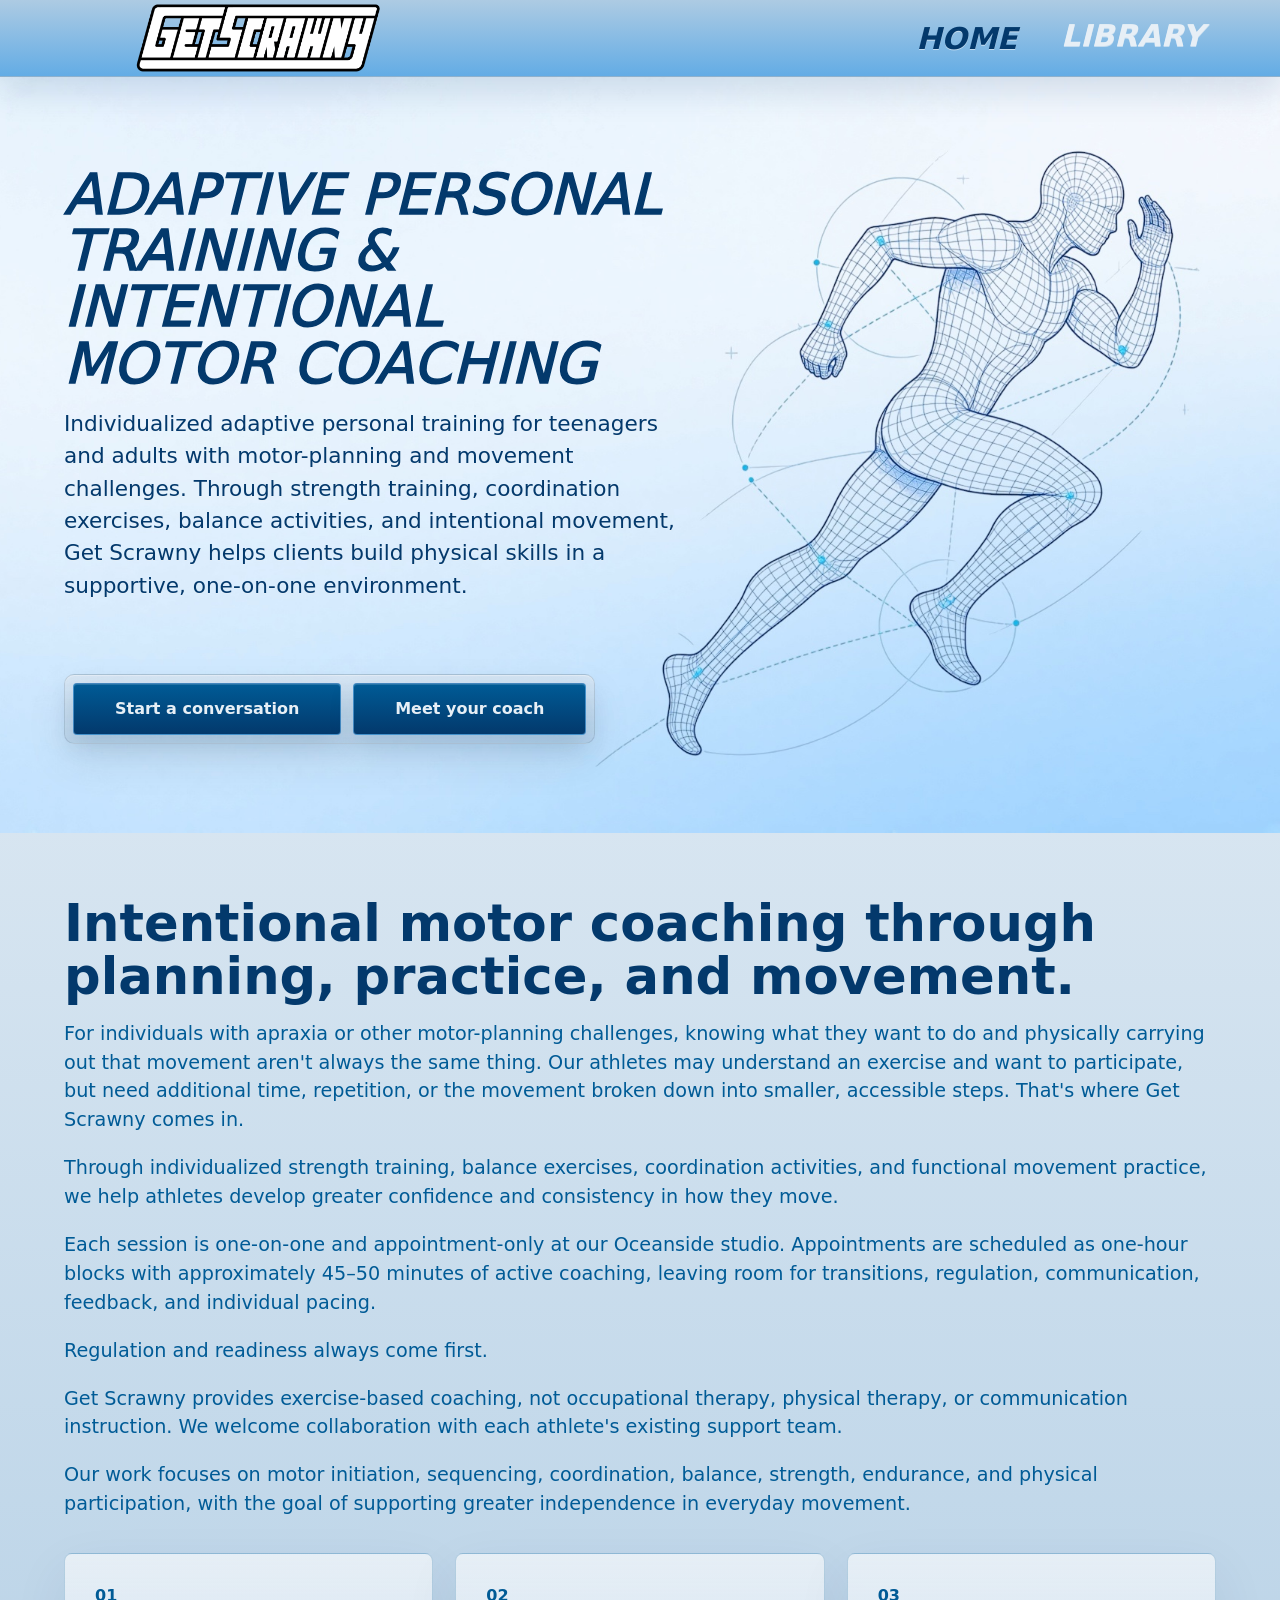
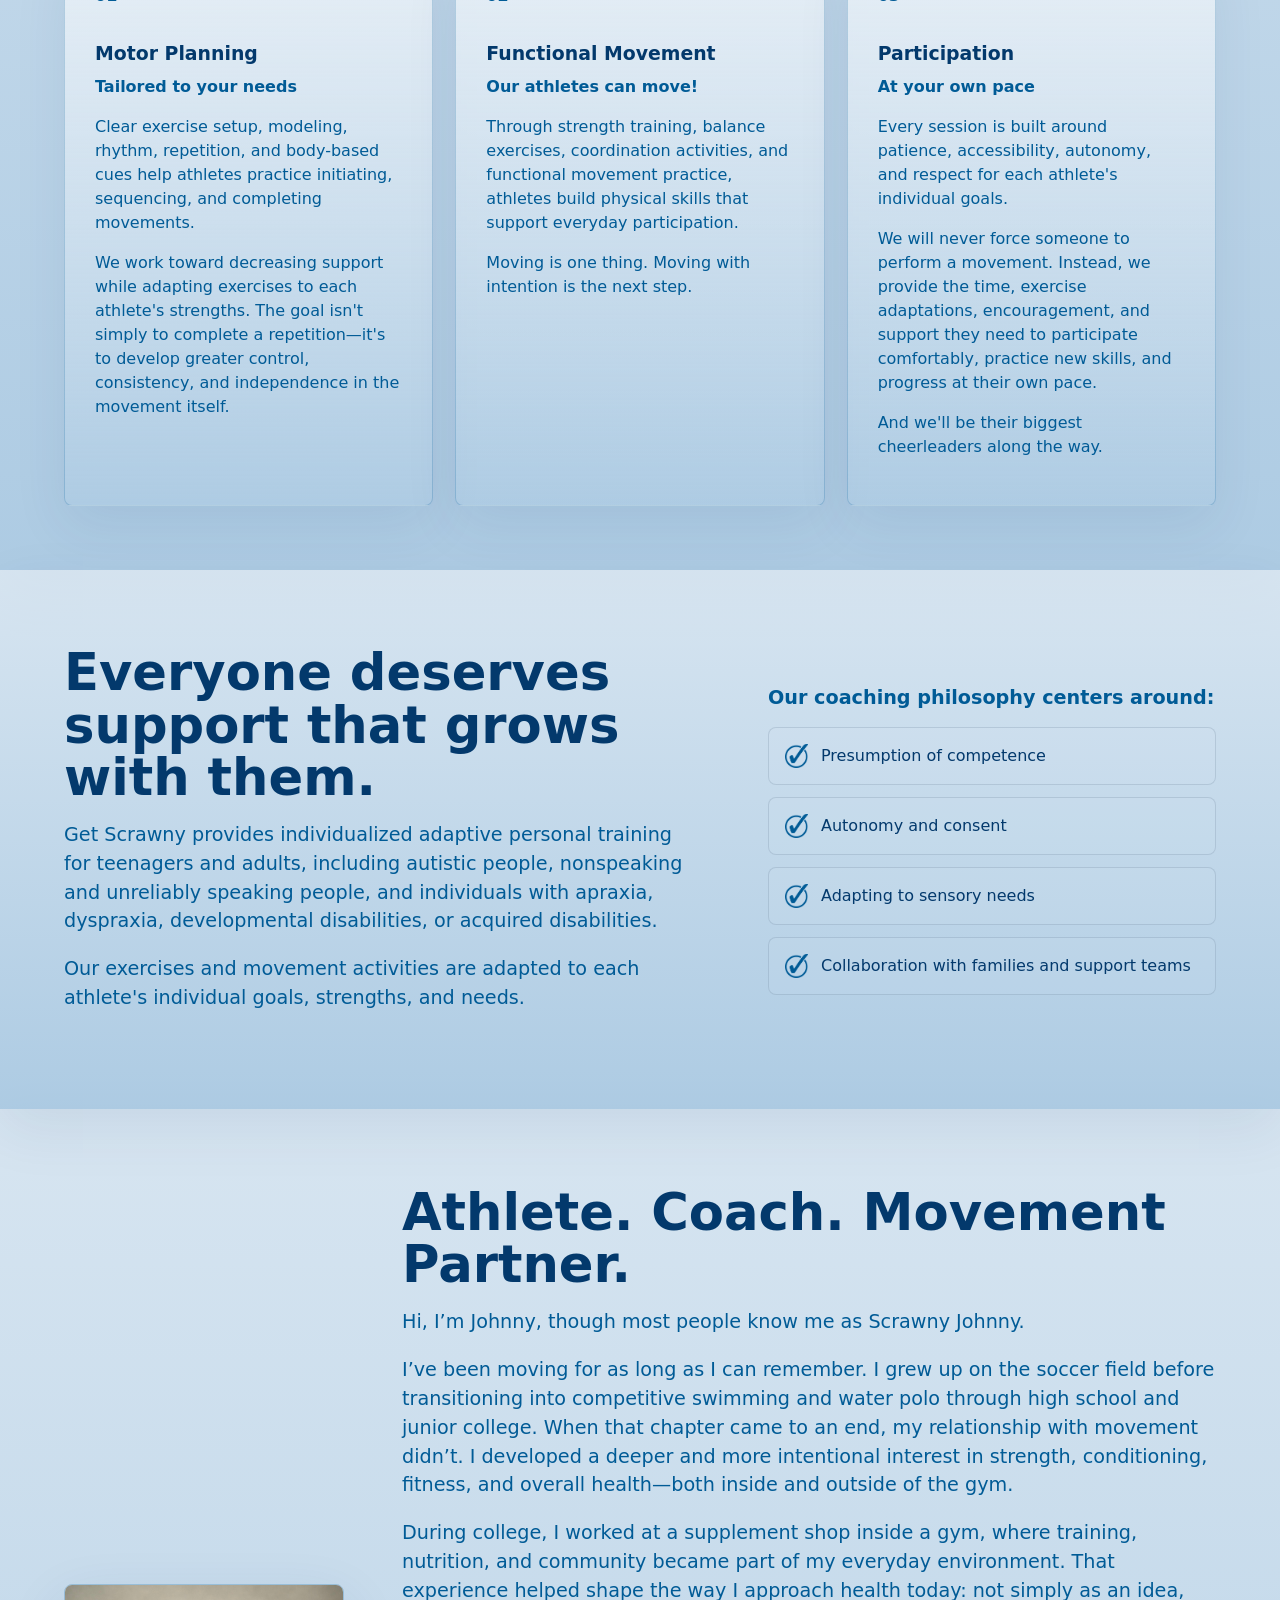
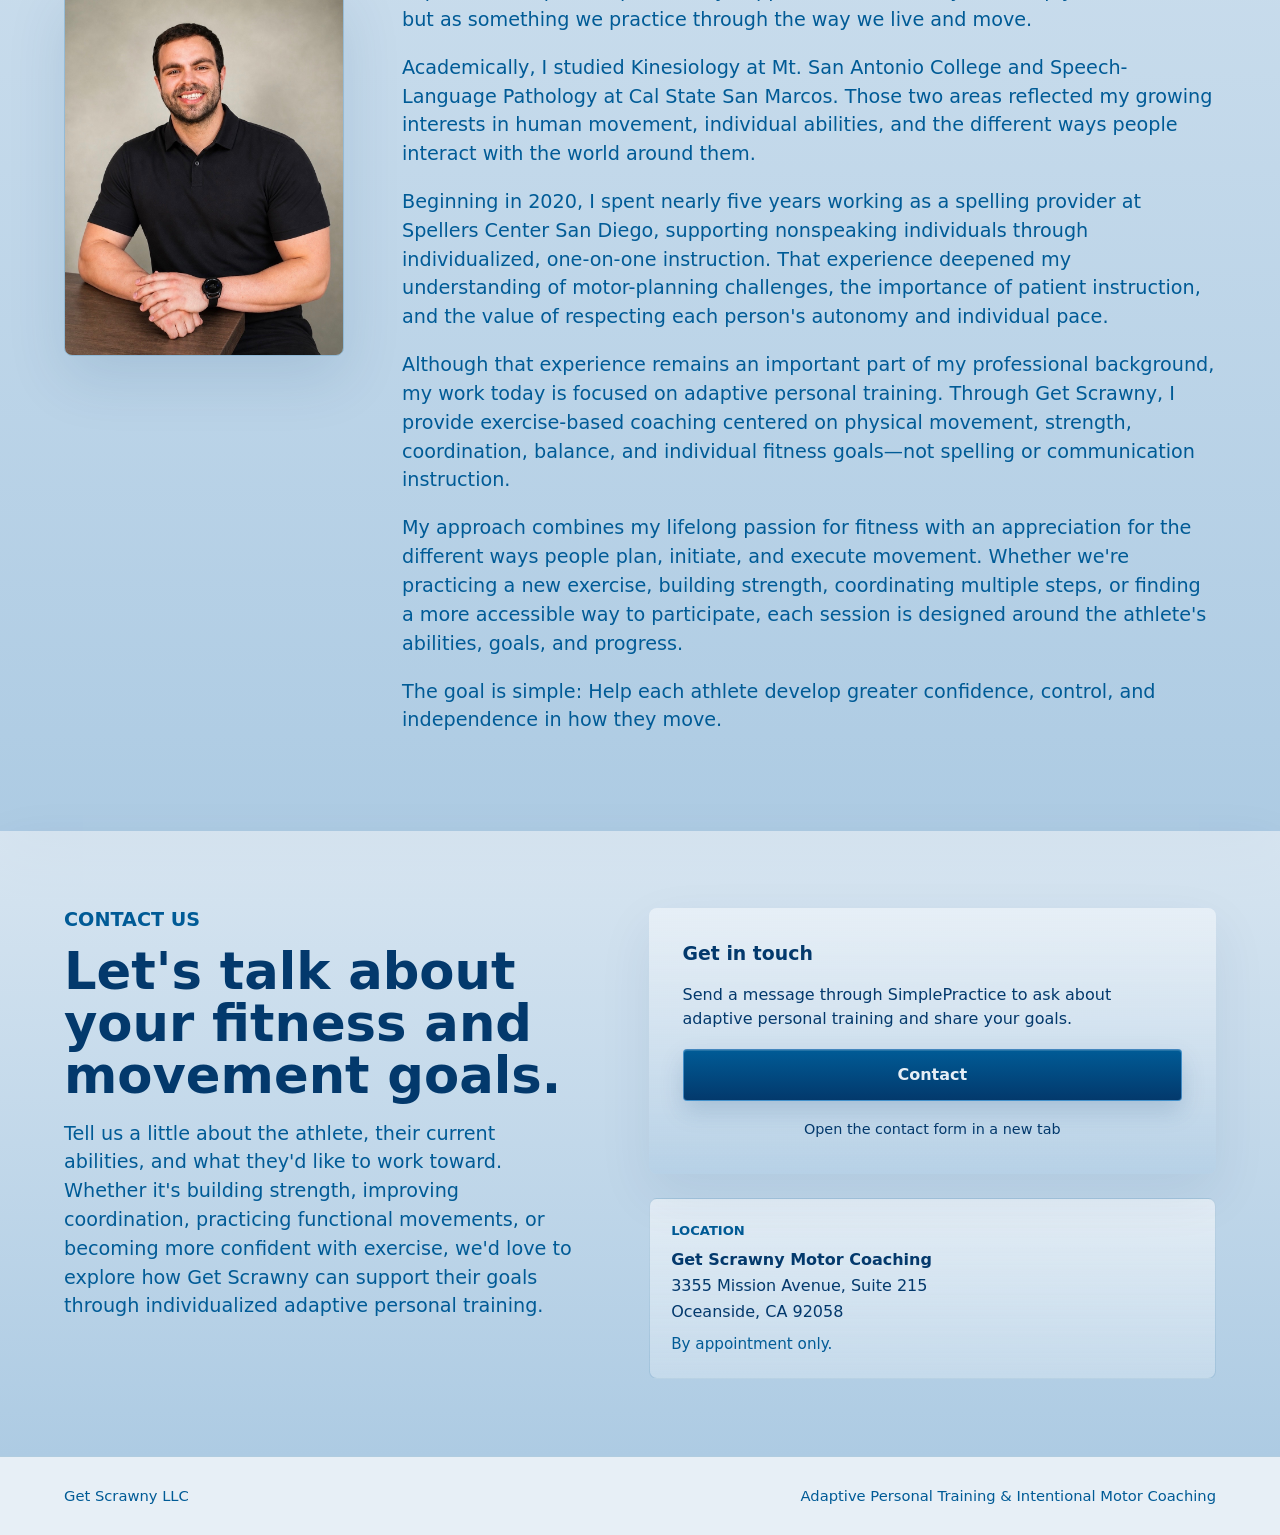
==== commit 8aad4c5b: "letsgo" ====
--- a/index.html
+++ b/index.html
@@ -8,8 +8,8 @@
       name="description"
       content="Get Scrawny provides adaptive personal training and intentional motor coaching, grounded in purposeful movement, access, and individual goals."
     >
-    <link rel="preload" href="styles.css?v=adaptive-headline-1" as="style">
-    <link rel="stylesheet" href="styles.css?v=adaptive-headline-1">
+    <link rel="preload" href="styles.css?v=coaching-intro-width-1" as="style">
+    <link rel="stylesheet" href="styles.css?v=coaching-intro-width-1">
   </head>
   <body>
     <header class="site-header" data-header>
@@ -153,7 +153,7 @@
         <div class="contact-details">
           <div class="contact-form simplepractice-contact">
             <h3>Get in touch</h3>
-            <p>Send a message through SimplePractice to ask about motor coaching and share your goals.</p>
+            <p>Send a message through SimplePractice to ask about adaptive personal training and share your goals.</p>
             <div class="spwidget-button-wrapper">
               <a href="https://jonathan-perez.clientsecure.me" class="button primary spwidget-button" data-spwidget-scope-id="6872de5b-6467-4839-b7ac-042fe6befa4a" data-spwidget-scope-uri="jonathan-perez" data-spwidget-application-id="7c72cb9f9a9b913654bb89d6c7b4e71a77911b30192051da35384b4d0c6d505b" data-spwidget-channel="embedded_widget" data-spwidget-type="Contact form" data-spwidget-contact data-spwidget-scope-global data-spwidget-autobind>Contact</a>
             </div>
--- a/styles.css
+++ b/styles.css
@@ -12986,3 +12986,54 @@
   overflow-wrap: normal;
   text-wrap: balance;
 }
+
+/* Keep the homepage hero copy and actions anchored to the left. */
+.home-page .hero {
+  justify-items: start;
+  text-align: left;
+}
+
+.home-page .hero-copy {
+  justify-self: start;
+  justify-items: start;
+  margin-inline: 0;
+  text-align: left;
+}
+
+.home-page .hero h1,
+.home-page .hero-text {
+  justify-self: start;
+  text-align: left;
+}
+
+.home-page .hero-actions {
+  justify-self: start;
+  justify-content: start;
+}
+
+/* Accessible page titles for image-led sections. */
+.visually-hidden {
+  position: absolute !important;
+  width: 1px !important;
+  height: 1px !important;
+  padding: 0 !important;
+  margin: -1px !important;
+  overflow: hidden !important;
+  clip-path: inset(50%) !important;
+  white-space: nowrap !important;
+  border: 0 !important;
+}
+
+.speedmail-sidebar a[aria-disabled="true"] {
+  opacity: 0.6;
+  cursor: default;
+}
+
+/* Use the full section width for the coaching introduction. */
+.home-page #what-we-do > .section-heading,
+.home-page #what-we-do > .section-heading h2,
+.home-page #what-we-do > .section-heading p {
+  width: 100%;
+  max-width: none;
+  text-align: left;
+}
--- a/styles.css
+++ b/styles.css
@@ -12986,3 +12986,54 @@
   overflow-wrap: normal;
   text-wrap: balance;
 }
+
+/* Keep the homepage hero copy and actions anchored to the left. */
+.home-page .hero {
+  justify-items: start;
+  text-align: left;
+}
+
+.home-page .hero-copy {
+  justify-self: start;
+  justify-items: start;
+  margin-inline: 0;
+  text-align: left;
+}
+
+.home-page .hero h1,
+.home-page .hero-text {
+  justify-self: start;
+  text-align: left;
+}
+
+.home-page .hero-actions {
+  justify-self: start;
+  justify-content: start;
+}
+
+/* Accessible page titles for image-led sections. */
+.visually-hidden {
+  position: absolute !important;
+  width: 1px !important;
+  height: 1px !important;
+  padding: 0 !important;
+  margin: -1px !important;
+  overflow: hidden !important;
+  clip-path: inset(50%) !important;
+  white-space: nowrap !important;
+  border: 0 !important;
+}
+
+.speedmail-sidebar a[aria-disabled="true"] {
+  opacity: 0.6;
+  cursor: default;
+}
+
+/* Use the full section width for the coaching introduction. */
+.home-page #what-we-do > .section-heading,
+.home-page #what-we-do > .section-heading h2,
+.home-page #what-we-do > .section-heading p {
+  width: 100%;
+  max-width: none;
+  text-align: left;
+}
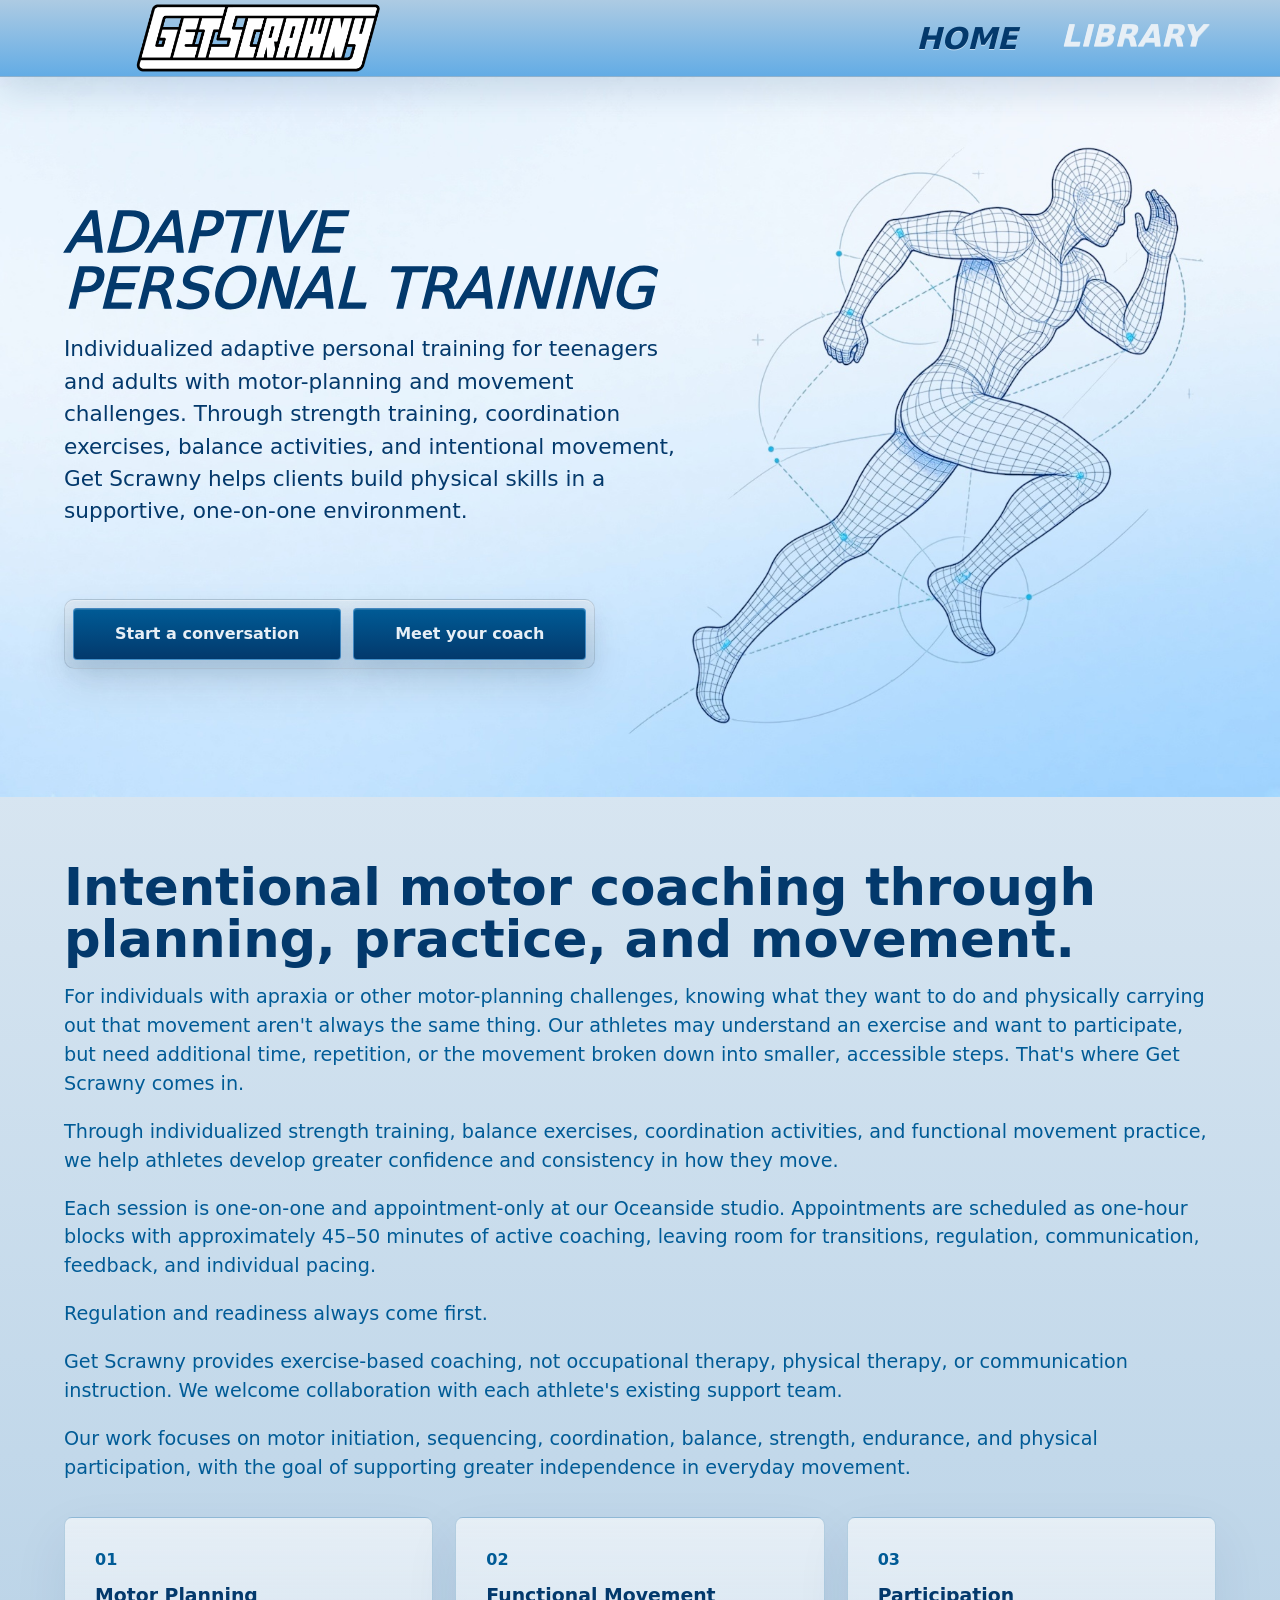
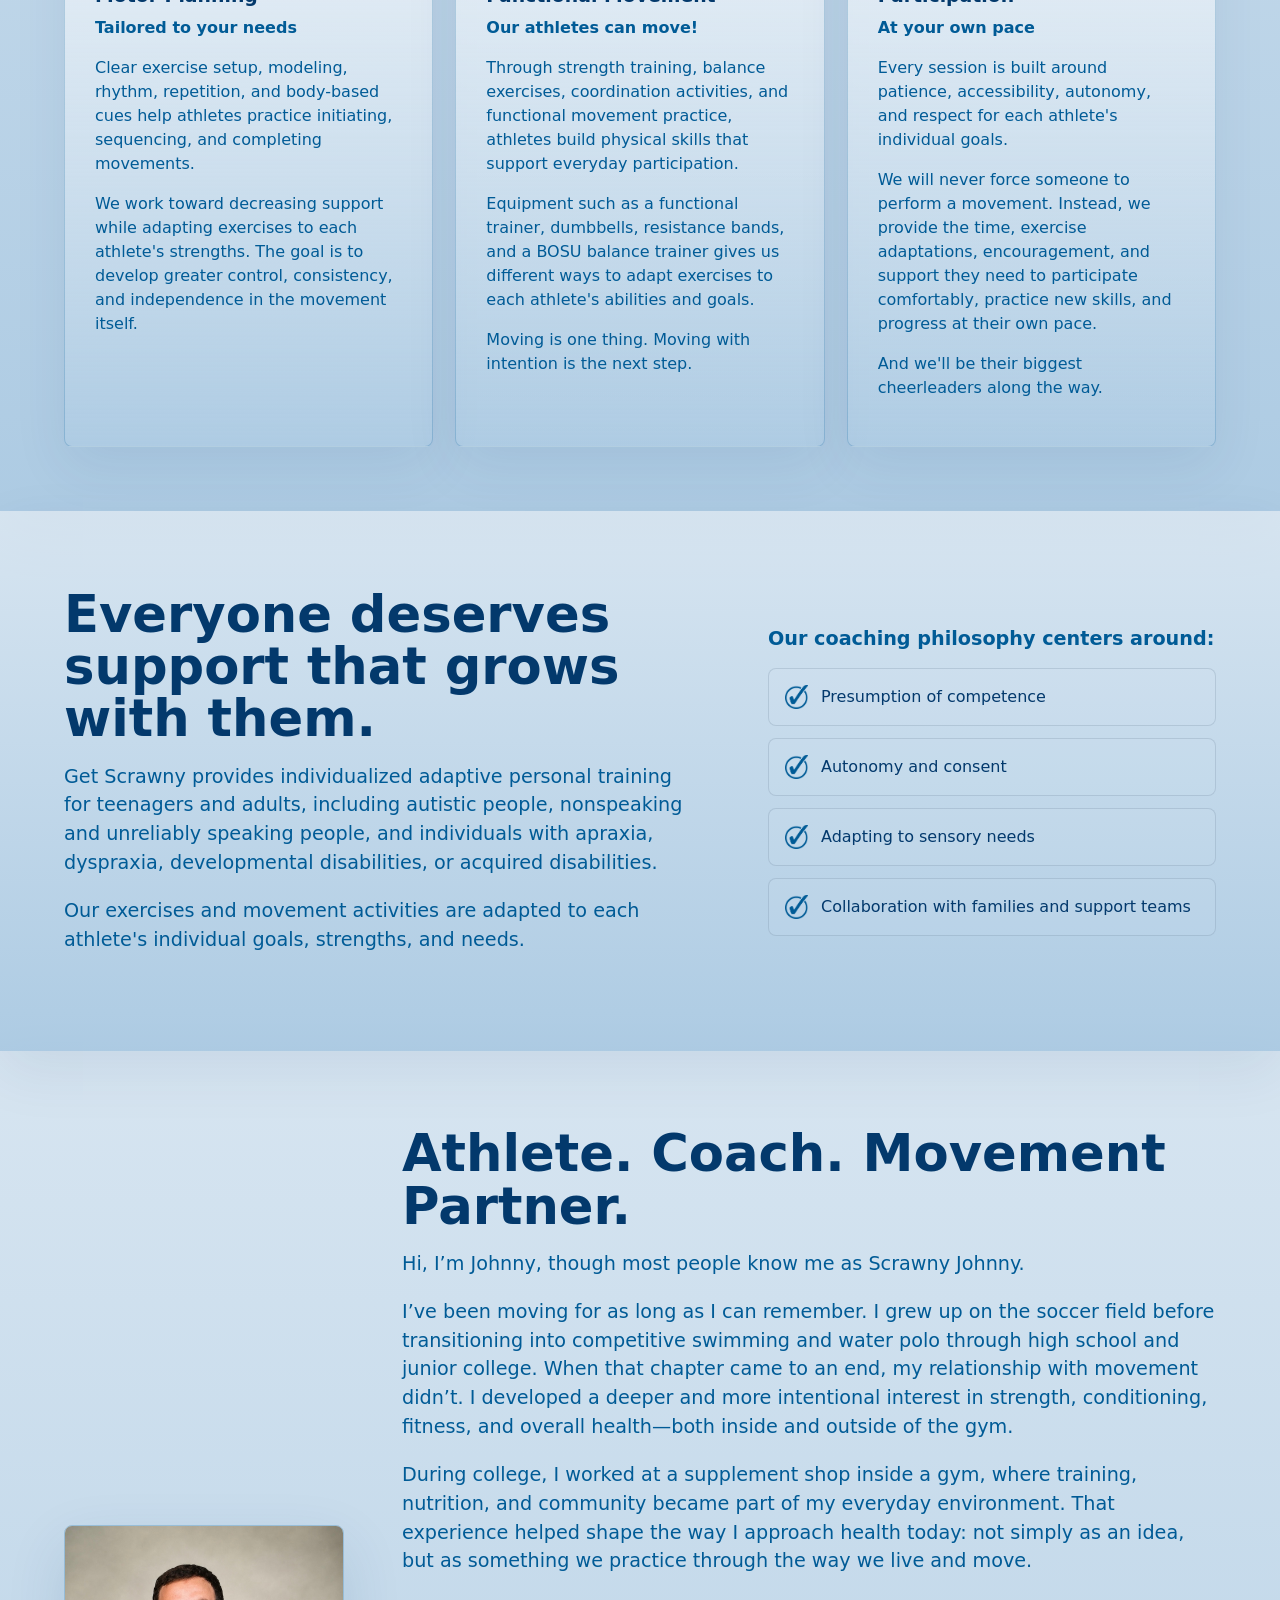
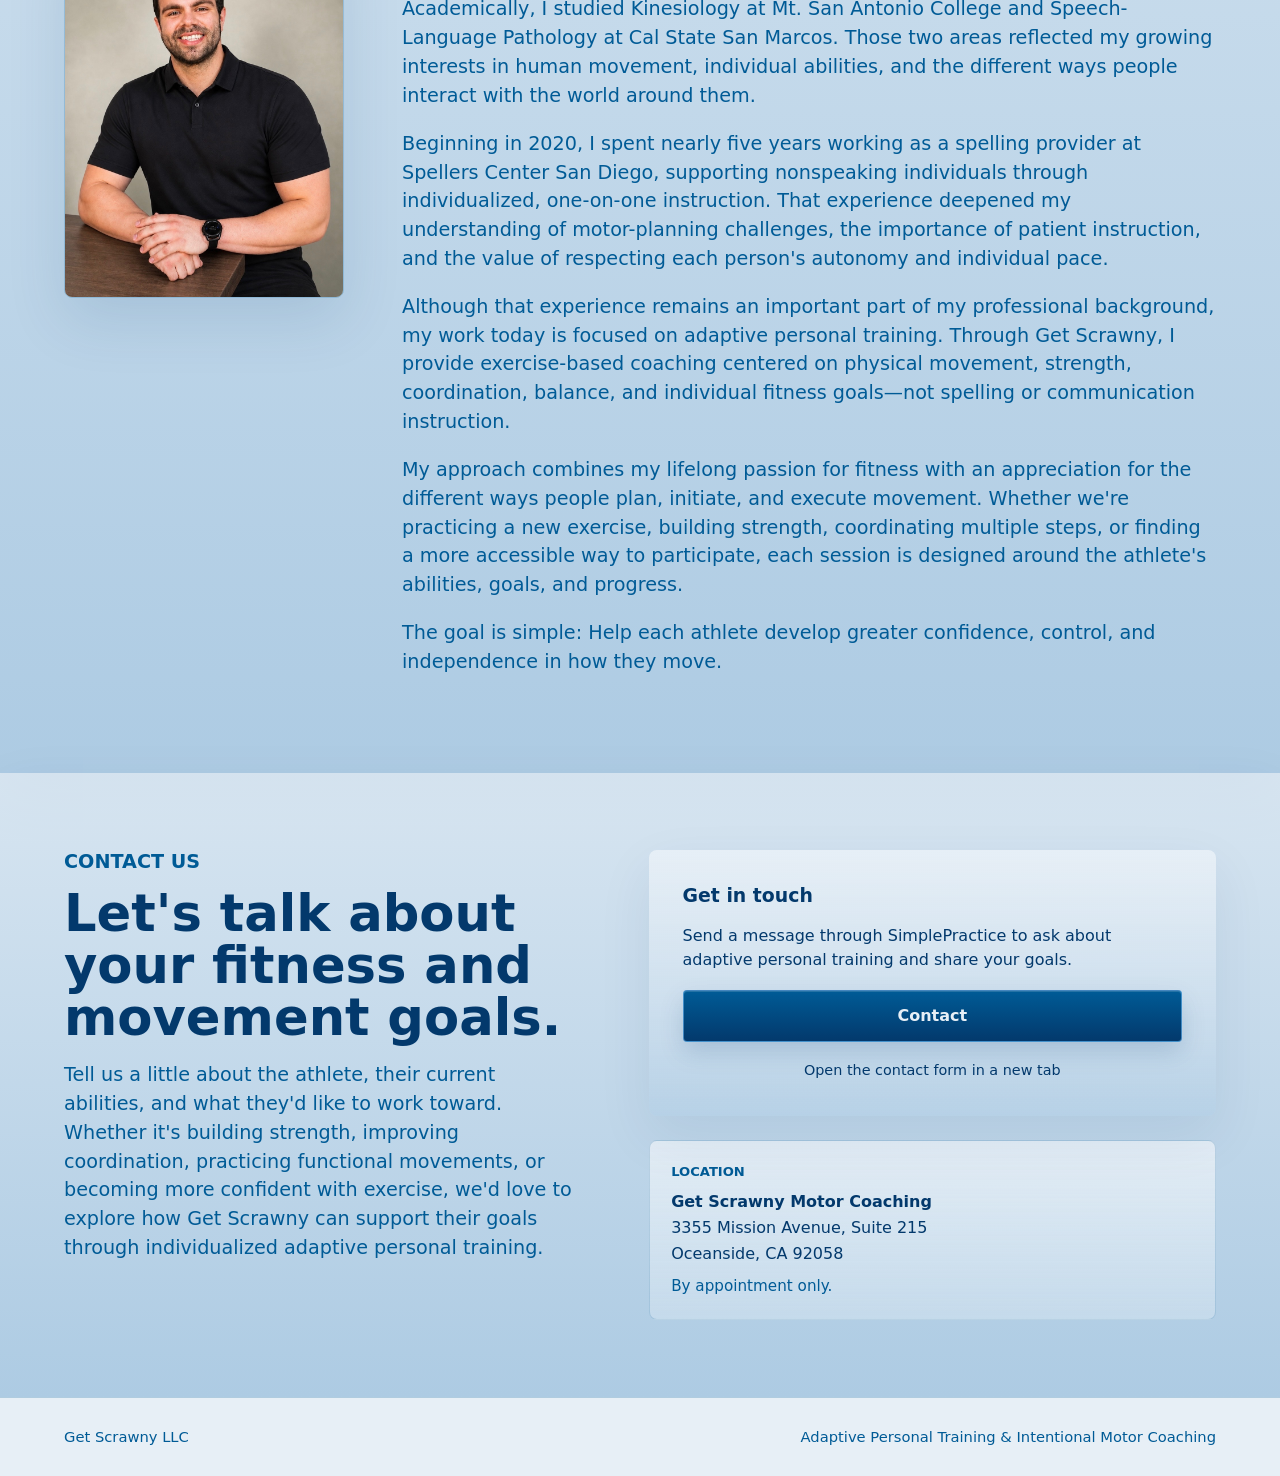
==== commit db7916d3: "plswork" ====
--- a/index.html
+++ b/index.html
@@ -8,8 +8,8 @@
       name="description"
       content="Get Scrawny provides adaptive personal training and intentional motor coaching, grounded in purposeful movement, access, and individual goals."
     >
-    <link rel="preload" href="styles.css?v=coaching-intro-width-1" as="style">
-    <link rel="stylesheet" href="styles.css?v=coaching-intro-width-1">
+    <link rel="preload" href="styles.css?v=coaching-card-spacing-1" as="style">
+    <link rel="stylesheet" href="styles.css?v=coaching-card-spacing-1">
   </head>
   <body>
     <header class="site-header" data-header>
@@ -28,7 +28,7 @@
       <section class="hero" aria-labelledby="hero-title">
         <img class="home-hero-image" src="assets/HeroHumanBackground.JPG" alt="" aria-hidden="true">
         <div class="hero-copy">
-          <h1 id="hero-title">Adaptive Personal Training &amp; Intentional Motor Coaching</h1>
+          <h1 id="hero-title">Adaptive Personal Training</h1>
           <p class="hero-text">
             Individualized adaptive personal training for teenagers and adults with motor-planning and movement challenges. Through strength training, coordination exercises, balance activities, and intentional movement, Get Scrawny helps clients build physical skills in a supportive, one-on-one environment.
           </p>
@@ -68,13 +68,14 @@
             <h3>Motor Planning</h3>
             <p><strong>Tailored to your needs</strong></p>
             <p>Clear exercise setup, modeling, rhythm, repetition, and body-based cues help athletes practice initiating, sequencing, and completing movements.</p>
-            <p>We work toward decreasing support while adapting exercises to each athlete's strengths. The goal isn't simply to complete a repetition—it's to develop greater control, consistency, and independence in the movement itself.</p>
+            <p>We work toward decreasing support while adapting exercises to each athlete's strengths. The goal is to develop greater control, consistency, and independence in the movement itself.</p>
           </article>
           <article>
             <span>02</span>
             <h3>Functional Movement</h3>
             <p><strong>Our athletes can move!</strong></p>
             <p>Through strength training, balance exercises, coordination activities, and functional movement practice, athletes build physical skills that support everyday participation.</p>
+            <p>Equipment such as a functional trainer, dumbbells, resistance bands, and a BOSU balance trainer gives us different ways to adapt exercises to each athlete's abilities and goals.</p>
             <p>Moving is one thing. Moving with intention is the next step.</p>
           </article>
           <article>
--- a/styles.css
+++ b/styles.css
@@ -13037,3 +13037,7 @@
   max-width: none;
   text-align: left;
 }
+
+.home-page #what-we-do .education-grid article > span {
+  margin-bottom: 12px;
+}
--- a/styles.css
+++ b/styles.css
@@ -13037,3 +13037,7 @@
   max-width: none;
   text-align: left;
 }
+
+.home-page #what-we-do .education-grid article > span {
+  margin-bottom: 12px;
+}
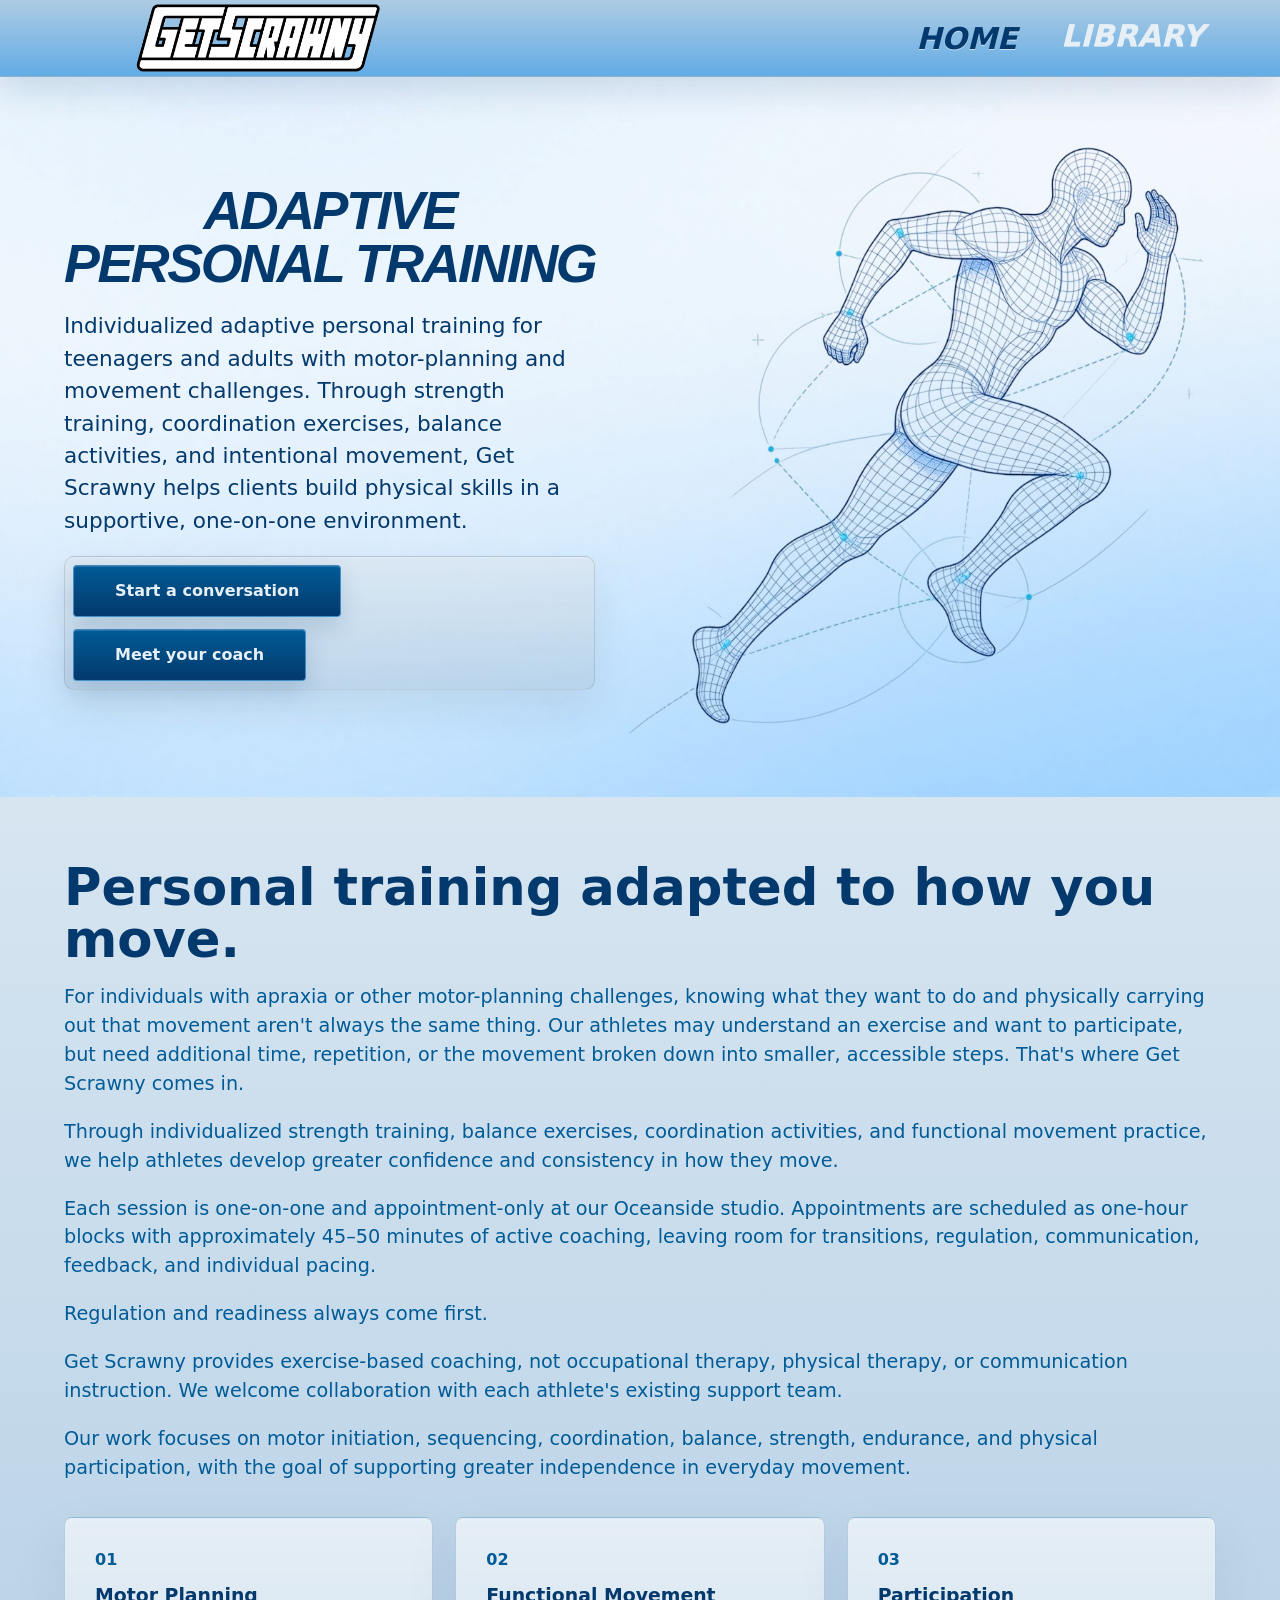
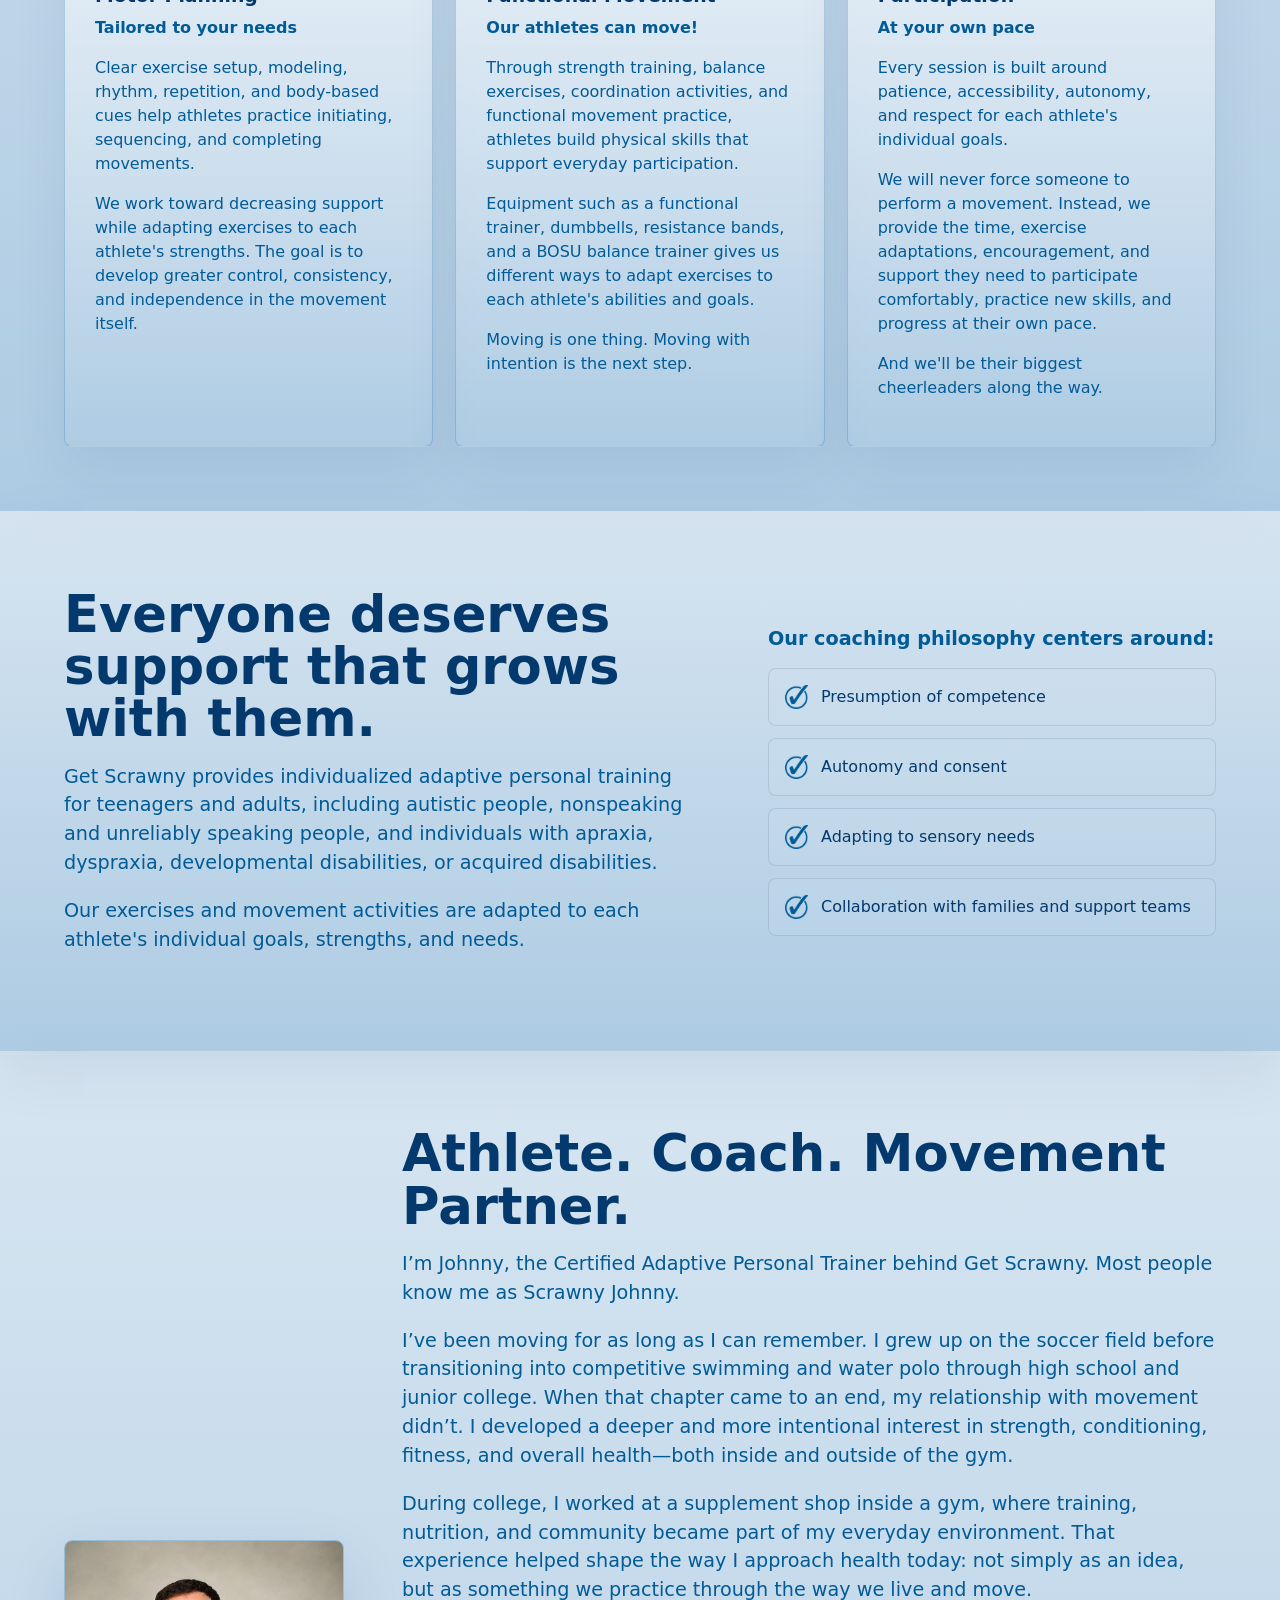
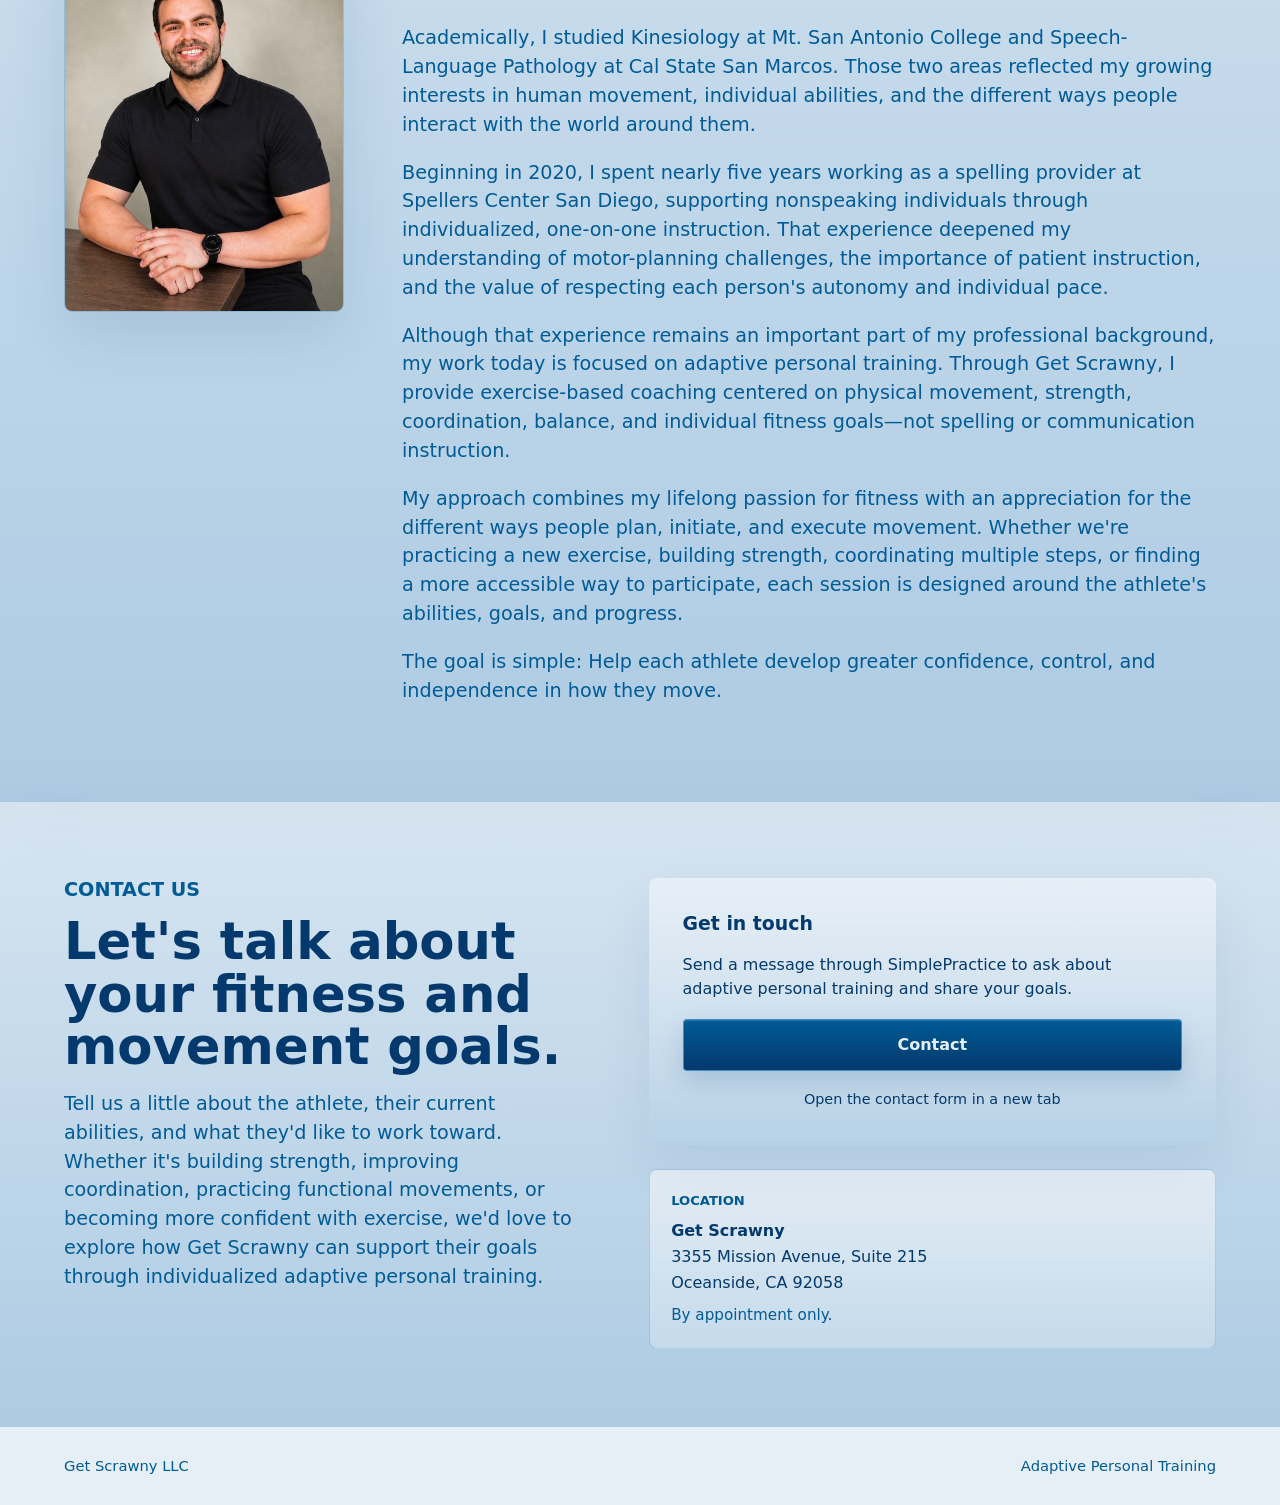
==== commit 77cc12c1: "upd8" ====
--- a/index.html
+++ b/index.html
@@ -3,13 +3,13 @@
   <head>
     <meta charset="utf-8">
     <meta name="viewport" content="width=device-width, initial-scale=1">
-    <title>Get Scrawny | Adaptive Personal Training &amp; Intentional Motor Coaching</title>
+    <title>Get Scrawny | Adaptive Personal Training</title>
     <meta
       name="description"
       content="Get Scrawny provides adaptive personal training and intentional motor coaching, grounded in purposeful movement, access, and individual goals."
     >
-    <link rel="preload" href="styles.css?v=coaching-card-spacing-1" as="style">
-    <link rel="stylesheet" href="styles.css?v=coaching-card-spacing-1">
+    <link rel="preload" href="styles.css?v=coach-credential-1" as="style">
+    <link rel="stylesheet" href="styles.css?v=coach-credential-1">
   </head>
   <body>
     <header class="site-header" data-header>
@@ -28,7 +28,10 @@
       <section class="hero" aria-labelledby="hero-title">
         <img class="home-hero-image" src="assets/HeroHumanBackground.JPG" alt="" aria-hidden="true">
         <div class="hero-copy">
-          <h1 id="hero-title">Adaptive Personal Training</h1>
+          <h1 id="hero-title">
+            <span>Adaptive</span>
+            <span>Personal Training</span>
+          </h1>
           <p class="hero-text">
             Individualized adaptive personal training for teenagers and adults with motor-planning and movement challenges. Through strength training, coordination exercises, balance activities, and intentional movement, Get Scrawny helps clients build physical skills in a supportive, one-on-one environment.
           </p>
@@ -42,7 +45,7 @@
 
       <section class="section education-panel" id="what-we-do" aria-labelledby="what-title">
         <div class="section-heading">
-          <h2 id="what-title">Intentional motor coaching through planning, practice, and movement.</h2>
+          <h2 id="what-title">Personal training adapted to how you move.</h2>
           <p>
             For individuals with apraxia or other motor-planning challenges, knowing what they want to do and physically carrying out that movement aren't always the same thing. Our athletes may understand an exercise and want to participate, but need additional time, repetition, or the movement broken down into smaller, accessible steps. That's where Get Scrawny comes in.
           </p>
@@ -117,7 +120,7 @@
         <div class="coach-copy">
           <h2 id="coach-title">Athlete. Coach. Movement Partner.</h2>
           <p>
-            Hi, I’m Johnny, though most people know me as Scrawny Johnny.
+            I’m Johnny, the Certified Adaptive Personal Trainer behind Get Scrawny. Most people know me as Scrawny Johnny.
           </p>
           <p>
             I’ve been moving for as long as I can remember. I grew up on the soccer field before transitioning into competitive swimming and water polo through high school and junior college. When that chapter came to an end, my relationship with movement didn’t. I developed a deeper and more intentional interest in strength, conditioning, fitness, and overall health—both inside and outside of the gym.
@@ -163,7 +166,7 @@
           <address class="contact-location" aria-label="Get Scrawny location">
             <span class="contact-location-label">Location</span>
             <a class="contact-location-address" href="https://www.google.com/maps/search/?api=1&amp;query=3355+Mission+Avenue+Suite+215+Oceanside+CA+92058" target="_blank" rel="noopener" aria-label="Open Get Scrawny location in maps">
-              <strong>Get Scrawny Motor Coaching</strong>
+              <strong>Get Scrawny</strong>
               <span>3355 Mission Avenue, Suite 215</span>
               <span>Oceanside, CA 92058</span>
             </a>
@@ -175,7 +178,7 @@
 
     <footer class="site-footer">
       <p>Get Scrawny LLC</p>
-      <p>Adaptive Personal Training &amp; Intentional Motor Coaching</p>
+      <p>Adaptive Personal Training</p>
     </footer>
 
     <script src="script.js?v=simplepractice-contact-2"></script>
--- a/styles.css
+++ b/styles.css
@@ -13041,3 +13041,68 @@
 .home-page #what-we-do .education-grid article > span {
   margin-bottom: 12px;
 }
+
+/* A solid, compact service headline. */
+.home-page .hero h1 {
+  max-width: 11ch;
+  font-family: "Arial Black", "Helvetica Neue", Arial, sans-serif;
+  font-weight: 900;
+  font-style: italic;
+  font-size: clamp(2.75rem, 5.2vw, 5.5rem) !important;
+  line-height: 0.94 !important;
+  letter-spacing: -0.045em;
+  text-wrap: balance;
+  text-shadow: none;
+  filter: none;
+  -webkit-text-stroke: 0;
+}
+
+/* Center the two-line headline inside a left-anchored block. */
+.home-page .hero h1 {
+  display: grid;
+  justify-items: center;
+  justify-self: start;
+  width: max-content;
+  max-width: 100%;
+  font-size: clamp(1.65rem, 4.2vw, 4.4rem) !important;
+  line-height: 1 !important;
+  text-align: center;
+}
+
+.home-page .hero h1 span {
+  display: block;
+  width: max-content;
+  max-width: 100%;
+  margin: 0;
+  white-space: nowrap;
+  text-align: center;
+}
+
+@media (max-width: 360px) {
+  .home-page .hero h1 {
+    font-size: 1.5rem !important;
+  }
+}
+
+/* Let the headline set the shared width of the hero copy. */
+.home-page .hero-copy {
+  width: min-content;
+  max-width: 100%;
+}
+
+.home-page .hero-text {
+  width: 100%;
+  min-width: 0;
+  max-width: none;
+}
+
+/* One consistent rhythm between the headline, caption, and actions. */
+.home-page .hero-copy {
+  row-gap: clamp(18px, 1.5vw, 24px);
+}
+
+.home-page .hero-copy > .hero-text,
+.home-page .hero-copy > .hero-actions {
+  margin-top: 0;
+  margin-bottom: 0;
+}
--- a/styles.css
+++ b/styles.css
@@ -13041,3 +13041,68 @@
 .home-page #what-we-do .education-grid article > span {
   margin-bottom: 12px;
 }
+
+/* A solid, compact service headline. */
+.home-page .hero h1 {
+  max-width: 11ch;
+  font-family: "Arial Black", "Helvetica Neue", Arial, sans-serif;
+  font-weight: 900;
+  font-style: italic;
+  font-size: clamp(2.75rem, 5.2vw, 5.5rem) !important;
+  line-height: 0.94 !important;
+  letter-spacing: -0.045em;
+  text-wrap: balance;
+  text-shadow: none;
+  filter: none;
+  -webkit-text-stroke: 0;
+}
+
+/* Center the two-line headline inside a left-anchored block. */
+.home-page .hero h1 {
+  display: grid;
+  justify-items: center;
+  justify-self: start;
+  width: max-content;
+  max-width: 100%;
+  font-size: clamp(1.65rem, 4.2vw, 4.4rem) !important;
+  line-height: 1 !important;
+  text-align: center;
+}
+
+.home-page .hero h1 span {
+  display: block;
+  width: max-content;
+  max-width: 100%;
+  margin: 0;
+  white-space: nowrap;
+  text-align: center;
+}
+
+@media (max-width: 360px) {
+  .home-page .hero h1 {
+    font-size: 1.5rem !important;
+  }
+}
+
+/* Let the headline set the shared width of the hero copy. */
+.home-page .hero-copy {
+  width: min-content;
+  max-width: 100%;
+}
+
+.home-page .hero-text {
+  width: 100%;
+  min-width: 0;
+  max-width: none;
+}
+
+/* One consistent rhythm between the headline, caption, and actions. */
+.home-page .hero-copy {
+  row-gap: clamp(18px, 1.5vw, 24px);
+}
+
+.home-page .hero-copy > .hero-text,
+.home-page .hero-copy > .hero-actions {
+  margin-top: 0;
+  margin-bottom: 0;
+}
